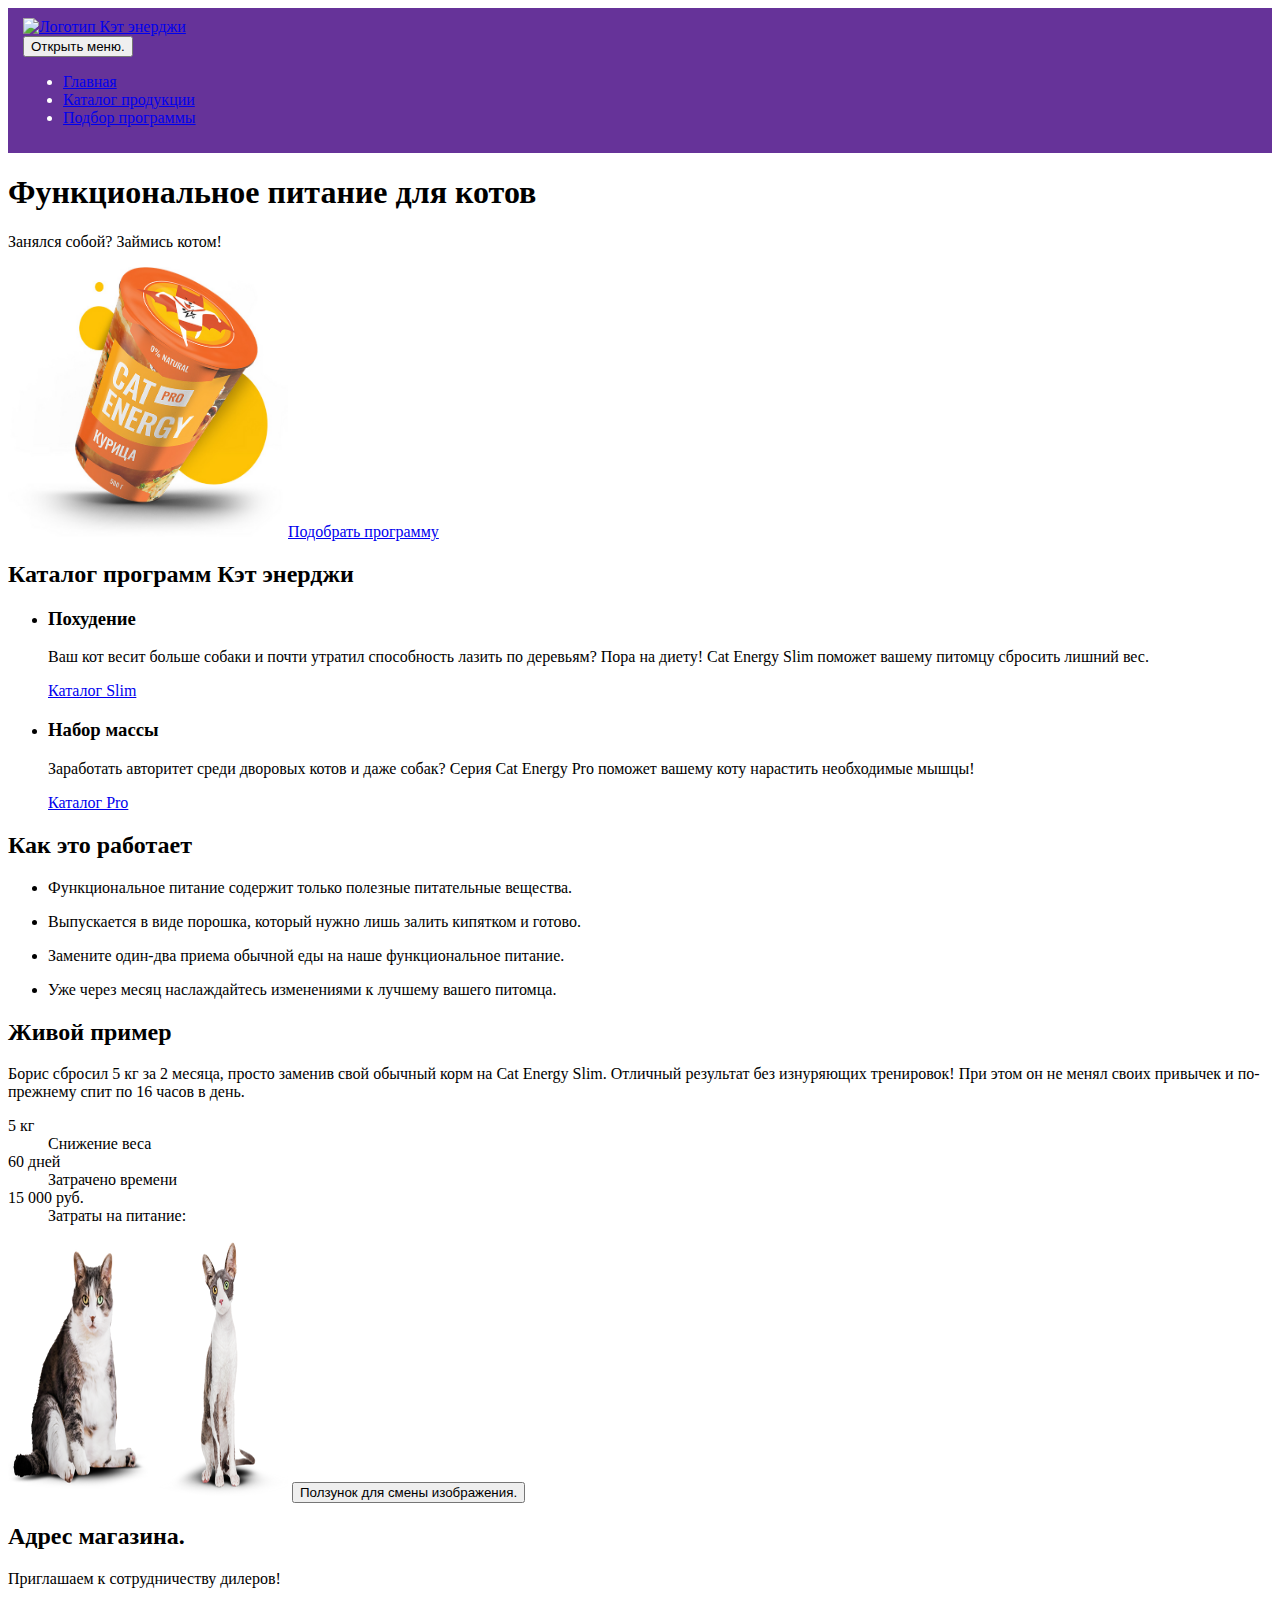
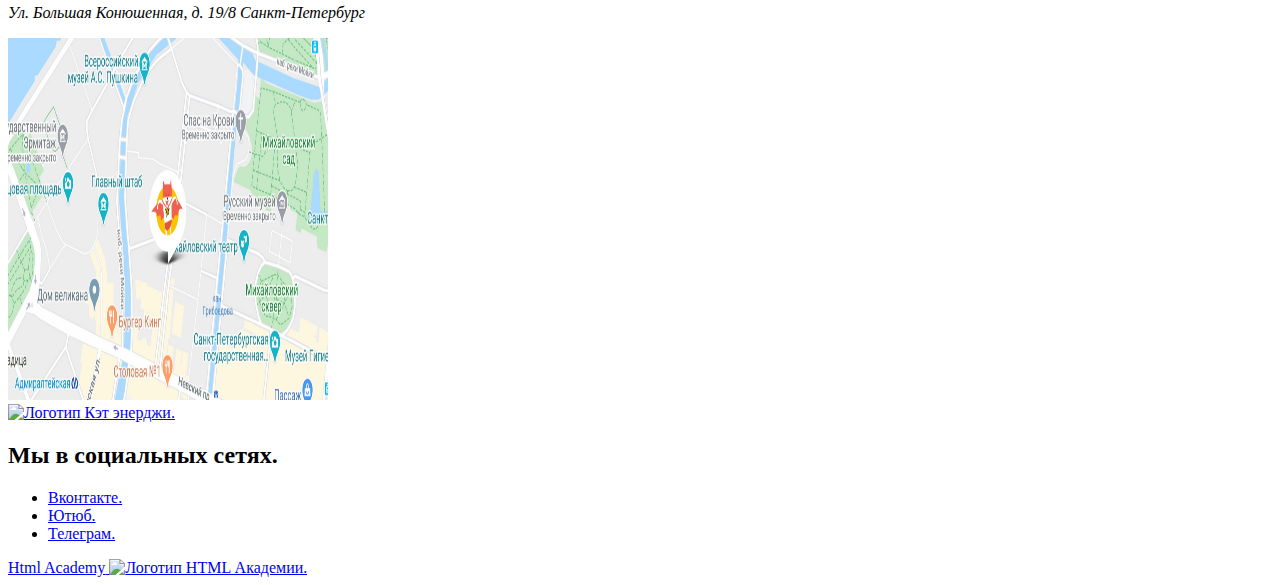
==== index.html @ 9c95dd6f "Deploying to gh-pages from @ MurtazinRenat/2313589-cat-energy-31@a1af6c400fea989b0adb2ca3777479258f6" ====
<!DOCTYPE html><html class="page" lang="ru"><head><meta charset="UTF-8"><title>Кэт энерджи</title><meta name="viewport" content="width=device-width,initial-scale=1"><link rel="stylesheet" href="styles/styles.css"><link rel="icon" href="favicon.ico"><!-- 32×32 --><link rel="icon" href="favicons/icon.svg" type="image/svg+xml"><link rel="apple-touch-icon" href="favicons/apple.png"><!-- 180×180 --><link rel="manifest" href="manifest.webmanifest"><script src="scripts/index.js" defer="defer"></script></head><body class="page__body"><header class="header"><a class="header__logo site-logo" href="#"><img src="images/logo.svg" width="33" height="38" aria-hidden="true" alt="Логотип Кэт энерджи"></a><nav class="header-navigation navigation"><button class="navigation__toggle" type="button"><span class="visually-hidden">Открыть меню.</span></button><div class="header-navigation__wrapper"><ul class="navigation__list site-list site-list--closed"><li class="site-list__item site-list__item--current"><a class="site-list__link" href="#" aria-current="page">Главная</a></li><li class="site-list__item"><a class="site-list__link" href="catalog.html">Каталог продукции</a></li><li class="site-list__item"><a class="site-list__link" href="form.html">Подбор программы</a></li></ul></div></nav></header><main class="page-content"><section class="hero"><div class="hero__wrapper"><h1 class="hero__title title title--primary">Функциональное питание для котов</h1><p class="hero__slogan">Занялся собой? Займись котом!</p><picture><source type="image/png" media="(min-width: 1440px)" srcset="images/index/hero-desctop@1x.png, images/index/hero-desctop@2x.png 2x"><source type="image/png" media="(min-width: 768px)" srcset="images/index/hero-tablet@1x.png, images/index/hero-tablet@2x.png 2x"><img class="hero__image" width="280" height="270" src="images/index/hero-mobile@1x.png" srcset="images/index/hero-mobile@2x.png 2x" alt="Функциональное питание Кэт Энерджи со вкусом курицы"></picture><a class="hero__button button button--primary" href="form.html">Подобрать программу</a></div></section><section class="programs"><div class="programs__wrapper"><h2 class="visually-hidden">Каталог программ Кэт энерджи</h2><ul class="programs__list"><li class="programs__item program"><h3 class="program__title title title--slim">Похудение</h3><p class="program__description">Ваш кот весит больше собаки и почти утратил способность лазить по деревьям? Пора на диету! Cat Energy Slim поможет вашему питомцу сбросить лишний вес.</p><a class="programs__link" href="catalog.html">Каталог Slim</a></li><li class="programs__item program"><h3 class="program__title title title--pro">Набор массы</h3><p class="program__description">Заработать авторитет среди дворовых котов и даже собак? Серия Cat Energy Pro поможет вашему коту нарастить необходимые мышцы!</p><a class="programs__link" href="catalog.html">Каталог Pro</a></li></ul></div></section><section class="description"><div class="description__wrapper"><h2 class="description__title title title--secondary">Как это работает</h2><ul class="description__list"><li class="description__item"><p class="description__text description__text--healthy">Функциональное питание содержит только полезные питательные вещества.</p></li><li class="description__item"><p class="description__text description__text--simple">Выпускается в виде порошка, который нужно лишь залить кипятком и готово.</p></li><li class="description__item"><p class="description__text description__text--tasty">Замените один-два приема обычной еды на наше функциональное питание.</p></li><li class="description__item"><p class="description__text description__text--fast">Уже через месяц наслаждайтесь изменениями к лучшему вашего питомца.</p></li></ul></div></section><section class="example"><div class="example__wrapper"><h2 class="example__title secondary-title">Живой пример</h2><p class="example__text">Борис сбросил 5 кг за 2 месяца, просто заменив свой обычный корм на Cat Energy Slim. Отличный результат без изнуряющих тренировок! При этом он не менял своих привычек и по-прежнему спит по 16 часов в день.</p><dl class="example__list"><div class="example__item"><dt class="example__amount">5 кг</dt><dd class="example__description">Снижение веса</dd></div><div class="example__item"><dt class="example__amount">60 дней</dt><dd class="example__description">Затрачено времени</dd></div><div class="example__item example__item--line"><dt class="example__amount">15 000 руб.</dt><dd class="example__description">Затраты на питание:</dd></div></dl><div class="slider"><picture><source type="image/png" media="(min-width: 1440px)" srcset="images/slider/cat-before-tablet@1x.png, images/slider/cat-before-tablet@2x.png 2x"><source type="image/png" media="(min-width: 768px)" srcset="images/slider/cat-before-tablet@1x.png, images/slider/cat-before-tablet@2x.png 2x"><img class="slider__image" width="140" height="256" src="images/slider/cat-before-mobile@1x.png" srcset="images/slider/cat-before-mobile@2x.png 2x" alt="Кот с лишним весом"></picture><picture><source type="image/png" media="(min-width: 1440px)" srcset="images/slider/cat-after-tablet@1x.png, images/slider/cat-after-tablet@2x.png 2x"><source type="image/png" media="(min-width: 768px)" srcset="images/slider/cat-after-tablet@1x.png, images/slider/cat-after-tablet@2x.png 2x"><img class="slider__image" width="140" height="256" src="images/slider/cat-after-mobile@1x.png" srcset="images/slider/cat-after-mobile@2x.png 2x" alt="Кот стройного телосложения"></picture><!--Верно ли разбить слайдер на 2 тэга пикчер?--> <button class="slider__change-image" type="button"><span class="visually-hidden">Ползунок для смены изображения.</span></button></div></div></section><section class="invite"><div class="invite__wrapper"><h2 class="visually-hidden">Адрес магазина.</h2><p class="invite__headline">Приглашаем к сотрудничеству дилеров!</p><address class="invite__address"><p class="invite__text">Ул. Большая Конюшенная, д. 19/8 Санкт-Петербург</p></address><picture><source type="image/png" media="(min-width: 1440px)" srcset="images/map/map-desctop@1x.png, images/map/map-desctop@2x.png 2x"><source type="image/png" media="(min-width: 768px)" srcset="images/map/map-tablet@1x.png, images/map/map-tablet@2x.png 2x"><img class="invite__map" width="320" height="362" src="images/map/map-mobile@1x.png" srcset="images/map/map-mobile@2x.png 2x" alt="Карта с местоположением офиса Кэт энерджи"></picture></div></section></main><footer class="footer"><div class="footer__wrapper"><a class="footer__logo site-logo" href="#"><img class="logo" width="128" height="24" src="images/logo.svg" alt="Логотип Кэт энерджи."></a><section class="footer__social social"><div class="social__wrapper"><h2 class="visually-hidden">Мы в социальных сетях.</h2><ul class="social__list"><li class="social__item"><a class="social__link social-link social-link--vk" href="https://vk.com/htmlacademy"><span class="visually-hidden">Вконтакте.</span></a></li><li class="social__item"><a class="social__link social-link social-link--youtube" href="https://www.youtube.com/user/htmlacademy"><span class="visually-hidden">Ютюб.</span></a></li><li class="social__item"><a class="social__link social-link social-link--telegram" href="https://t.me/htmlacademy"><span class="visually-hidden">Телеграм.</span></a></li></ul></div></section><a class="footer__academy academy-logo" href="https://htmlacademy.ru/intensive/adaptive"><span class="academy-logo__text">Html Academy</span> <img class="academy-logo__image" width="27" height="34" src="images/htmlacademy.svg" alt="Логотип HTML Академии."></a></div></footer></body></html>
---- styles/styles.css ----
.header{color:#fff;background-color:#639;padding:10px 15px}
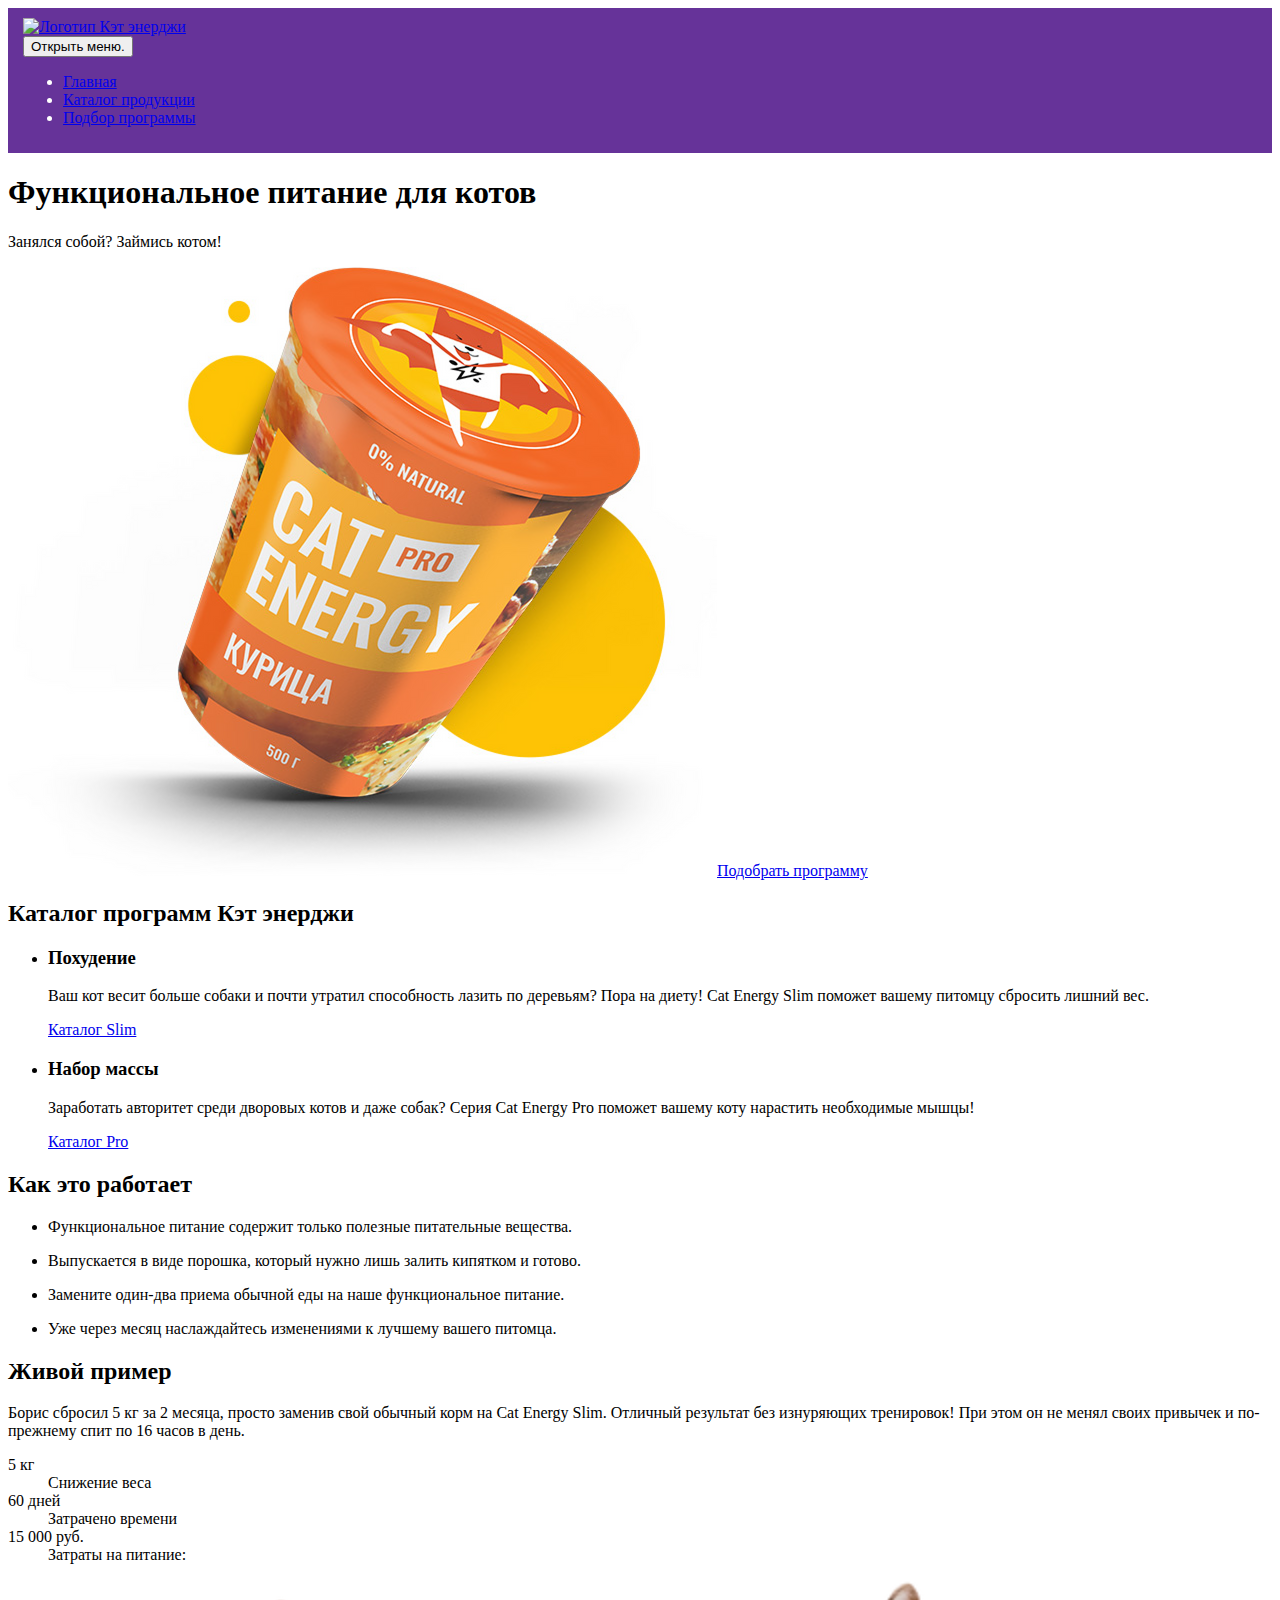
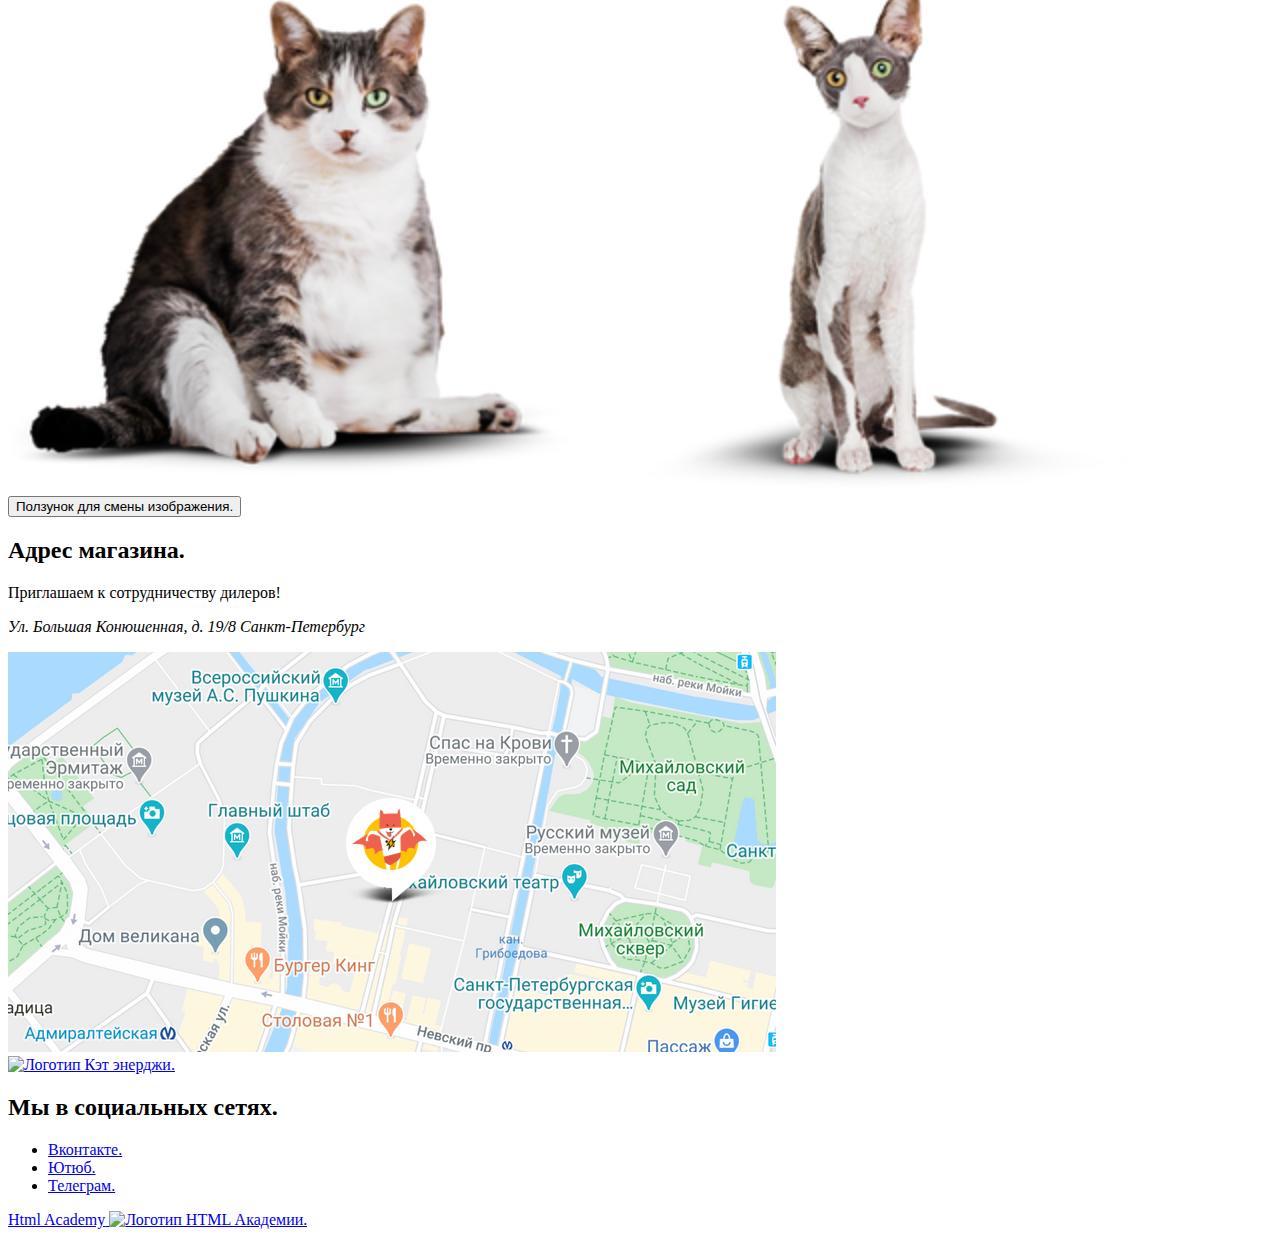
==== commit c3a66ac4: "Deploying to gh-pages from @ MurtazinRenat/2313589-cat-energy-31@4fa60631d8d7ab18c7e1104becfeb656342" ====
--- a/index.html
+++ b/index.html
@@ -1 +1 @@
-<!DOCTYPE html><html class="page" lang="ru"><head><meta charset="UTF-8"><title>Кэт энерджи</title><meta name="viewport" content="width=device-width,initial-scale=1"><link rel="stylesheet" href="styles/styles.css"><link rel="icon" href="favicon.ico"><!-- 32×32 --><link rel="icon" href="favicons/icon.svg" type="image/svg+xml"><link rel="apple-touch-icon" href="favicons/apple.png"><!-- 180×180 --><link rel="manifest" href="manifest.webmanifest"><script src="scripts/index.js" defer="defer"></script></head><body class="page__body"><header class="header"><a class="header__logo site-logo" href="#"><img src="images/logo.svg" width="33" height="38" aria-hidden="true" alt="Логотип Кэт энерджи"></a><nav class="header-navigation navigation"><button class="navigation__toggle" type="button"><span class="visually-hidden">Открыть меню.</span></button><div class="header-navigation__wrapper"><ul class="navigation__list site-list site-list--closed"><li class="site-list__item site-list__item--current"><a class="site-list__link" href="#" aria-current="page">Главная</a></li><li class="site-list__item"><a class="site-list__link" href="catalog.html">Каталог продукции</a></li><li class="site-list__item"><a class="site-list__link" href="form.html">Подбор программы</a></li></ul></div></nav></header><main class="page-content"><section class="hero"><div class="hero__wrapper"><h1 class="hero__title title title--primary">Функциональное питание для котов</h1><p class="hero__slogan">Занялся собой? Займись котом!</p><picture><source type="image/png" media="(min-width: 1440px)" srcset="images/index/hero-desctop@1x.png, images/index/hero-desctop@2x.png 2x"><source type="image/png" media="(min-width: 768px)" srcset="images/index/hero-tablet@1x.png, images/index/hero-tablet@2x.png 2x"><img class="hero__image" width="280" height="270" src="images/index/hero-mobile@1x.png" srcset="images/index/hero-mobile@2x.png 2x" alt="Функциональное питание Кэт Энерджи со вкусом курицы"></picture><a class="hero__button button button--primary" href="form.html">Подобрать программу</a></div></section><section class="programs"><div class="programs__wrapper"><h2 class="visually-hidden">Каталог программ Кэт энерджи</h2><ul class="programs__list"><li class="programs__item program"><h3 class="program__title title title--slim">Похудение</h3><p class="program__description">Ваш кот весит больше собаки и почти утратил способность лазить по деревьям? Пора на диету! Cat Energy Slim поможет вашему питомцу сбросить лишний вес.</p><a class="programs__link" href="catalog.html">Каталог Slim</a></li><li class="programs__item program"><h3 class="program__title title title--pro">Набор массы</h3><p class="program__description">Заработать авторитет среди дворовых котов и даже собак? Серия Cat Energy Pro поможет вашему коту нарастить необходимые мышцы!</p><a class="programs__link" href="catalog.html">Каталог Pro</a></li></ul></div></section><section class="description"><div class="description__wrapper"><h2 class="description__title title title--secondary">Как это работает</h2><ul class="description__list"><li class="description__item"><p class="description__text description__text--healthy">Функциональное питание содержит только полезные питательные вещества.</p></li><li class="description__item"><p class="description__text description__text--simple">Выпускается в виде порошка, который нужно лишь залить кипятком и готово.</p></li><li class="description__item"><p class="description__text description__text--tasty">Замените один-два приема обычной еды на наше функциональное питание.</p></li><li class="description__item"><p class="description__text description__text--fast">Уже через месяц наслаждайтесь изменениями к лучшему вашего питомца.</p></li></ul></div></section><section class="example"><div class="example__wrapper"><h2 class="example__title secondary-title">Живой пример</h2><p class="example__text">Борис сбросил 5 кг за 2 месяца, просто заменив свой обычный корм на Cat Energy Slim. Отличный результат без изнуряющих тренировок! При этом он не менял своих привычек и по-прежнему спит по 16 часов в день.</p><dl class="example__list"><div class="example__item"><dt class="example__amount">5 кг</dt><dd class="example__description">Снижение веса</dd></div><div class="example__item"><dt class="example__amount">60 дней</dt><dd class="example__description">Затрачено времени</dd></div><div class="example__item example__item--line"><dt class="example__amount">15 000 руб.</dt><dd class="example__description">Затраты на питание:</dd></div></dl><div class="slider"><picture><source type="image/png" media="(min-width: 1440px)" srcset="images/slider/cat-before-tablet@1x.png, images/slider/cat-before-tablet@2x.png 2x"><source type="image/png" media="(min-width: 768px)" srcset="images/slider/cat-before-tablet@1x.png, images/slider/cat-before-tablet@2x.png 2x"><img class="slider__image" width="140" height="256" src="images/slider/cat-before-mobile@1x.png" srcset="images/slider/cat-before-mobile@2x.png 2x" alt="Кот с лишним весом"></picture><picture><source type="image/png" media="(min-width: 1440px)" srcset="images/slider/cat-after-tablet@1x.png, images/slider/cat-after-tablet@2x.png 2x"><source type="image/png" media="(min-width: 768px)" srcset="images/slider/cat-after-tablet@1x.png, images/slider/cat-after-tablet@2x.png 2x"><img class="slider__image" width="140" height="256" src="images/slider/cat-after-mobile@1x.png" srcset="images/slider/cat-after-mobile@2x.png 2x" alt="Кот стройного телосложения"></picture><!--Верно ли разбить слайдер на 2 тэга пикчер?--> <button class="slider__change-image" type="button"><span class="visually-hidden">Ползунок для смены изображения.</span></button></div></div></section><section class="invite"><div class="invite__wrapper"><h2 class="visually-hidden">Адрес магазина.</h2><p class="invite__headline">Приглашаем к сотрудничеству дилеров!</p><address class="invite__address"><p class="invite__text">Ул. Большая Конюшенная, д. 19/8 Санкт-Петербург</p></address><picture><source type="image/png" media="(min-width: 1440px)" srcset="images/map/map-desctop@1x.png, images/map/map-desctop@2x.png 2x"><source type="image/png" media="(min-width: 768px)" srcset="images/map/map-tablet@1x.png, images/map/map-tablet@2x.png 2x"><img class="invite__map" width="320" height="362" src="images/map/map-mobile@1x.png" srcset="images/map/map-mobile@2x.png 2x" alt="Карта с местоположением офиса Кэт энерджи"></picture></div></section></main><footer class="footer"><div class="footer__wrapper"><a class="footer__logo site-logo" href="#"><img class="logo" width="128" height="24" src="images/logo.svg" alt="Логотип Кэт энерджи."></a><section class="footer__social social"><div class="social__wrapper"><h2 class="visually-hidden">Мы в социальных сетях.</h2><ul class="social__list"><li class="social__item"><a class="social__link social-link social-link--vk" href="https://vk.com/htmlacademy"><span class="visually-hidden">Вконтакте.</span></a></li><li class="social__item"><a class="social__link social-link social-link--youtube" href="https://www.youtube.com/user/htmlacademy"><span class="visually-hidden">Ютюб.</span></a></li><li class="social__item"><a class="social__link social-link social-link--telegram" href="https://t.me/htmlacademy"><span class="visually-hidden">Телеграм.</span></a></li></ul></div></section><a class="footer__academy academy-logo" href="https://htmlacademy.ru/intensive/adaptive"><span class="academy-logo__text">Html Academy</span> <img class="academy-logo__image" width="27" height="34" src="images/htmlacademy.svg" alt="Логотип HTML Академии."></a></div></footer></body></html>+<!DOCTYPE html><html class="page" lang="ru"><head><meta charset="UTF-8"><title>Кэт энерджи</title><meta name="viewport" content="width=device-width,initial-scale=1"><link rel="stylesheet" href="styles/styles.css"><link rel="icon" href="favicon.ico"><!-- 32×32 --><link rel="icon" href="favicons/icon.svg" type="image/svg+xml"><link rel="apple-touch-icon" href="favicons/apple.png"><!-- 180×180 --><link rel="manifest" href="manifest.webmanifest"><script src="scripts/index.js" defer="defer"></script></head><body class="page__body"><header class="header"><a class="header__logo site-logo" href="#"><img src="images/logo.svg" width="33" height="38" aria-hidden="true" alt="Логотип Кэт энерджи"></a><nav class="header-navigation navigation"><button class="navigation__toggle" type="button"><span class="visually-hidden">Открыть меню.</span></button><div class="header-navigation__wrapper"><ul class="navigation__list site-list site-list--closed"><li class="site-list__item site-list__item--current"><a class="site-list__link" href="#" aria-current="page">Главная</a></li><li class="site-list__item"><a class="site-list__link" href="catalog.html">Каталог продукции</a></li><li class="site-list__item"><a class="site-list__link" href="form.html">Подбор программы</a></li></ul></div></nav></header><main class="page-content"><section class="hero"><div class="hero__wrapper"><h1 class="hero__title title title--primary">Функциональное питание для котов</h1><p class="hero__slogan">Занялся собой? Займись котом!</p><picture><source width="552" height="499" type="image/png" media="(min-width: 1440px)" srcset="images/index/hero-desctop@1x.png, images/index/hero-desctop@2x.png 2x"><source width="709" height="609" type="image/png" media="(min-width: 768px)" srcset="images/index/hero-tablet@1x.png, images/index/hero-tablet@2x.png 2x"><img class="hero__image" width="280" height="270" src="images/index/hero-mobile@1x.png" srcset="images/index/hero-mobile@2x.png 2x" alt="Функциональное питание Кэт Энерджи со вкусом курицы"></picture><a class="hero__button button button--primary" href="form.html">Подобрать программу</a></div></section><section class="programs"><div class="programs__wrapper"><h2 class="visually-hidden">Каталог программ Кэт энерджи</h2><ul class="programs__list"><li class="programs__item program"><h3 class="program__title title title--slim">Похудение</h3><p class="program__description">Ваш кот весит больше собаки и почти утратил способность лазить по деревьям? Пора на диету! Cat Energy Slim поможет вашему питомцу сбросить лишний вес.</p><a class="programs__link" href="catalog.html">Каталог Slim</a></li><li class="programs__item program"><h3 class="program__title title title--pro">Набор массы</h3><p class="program__description">Заработать авторитет среди дворовых котов и даже собак? Серия Cat Energy Pro поможет вашему коту нарастить необходимые мышцы!</p><a class="programs__link" href="catalog.html">Каталог Pro</a></li></ul></div></section><section class="description"><div class="description__wrapper"><h2 class="description__title title title--secondary">Как это работает</h2><ul class="description__list"><li class="description__item"><p class="description__text description__text--healthy">Функциональное питание содержит только полезные питательные вещества.</p></li><li class="description__item"><p class="description__text description__text--simple">Выпускается в виде порошка, который нужно лишь залить кипятком и готово.</p></li><li class="description__item"><p class="description__text description__text--tasty">Замените один-два приема обычной еды на наше функциональное питание.</p></li><li class="description__item"><p class="description__text description__text--fast">Уже через месяц наслаждайтесь изменениями к лучшему вашего питомца.</p></li></ul></div></section><section class="example"><div class="example__wrapper"><h2 class="example__title secondary-title">Живой пример</h2><p class="example__text">Борис сбросил 5 кг за 2 месяца, просто заменив свой обычный корм на Cat Energy Slim. Отличный результат без изнуряющих тренировок! При этом он не менял своих привычек и по-прежнему спит по 16 часов в день.</p><dl class="example__list"><div class="example__item"><dt class="example__amount">5 кг</dt><dd class="example__description">Снижение веса</dd></div><div class="example__item"><dt class="example__amount">60 дней</dt><dd class="example__description">Затрачено времени</dd></div><div class="example__item example__item--line"><dt class="example__amount">15 000 руб.</dt><dd class="example__description">Затраты на питание:</dd></div></dl><div class="slider"><picture><source width="560" height="512" type="image/png" media="(min-width: 1440px)" srcset="images/slider/cat-before-tablet@1x.png, images/slider/cat-before-tablet@2x.png 2x"><source width="560" height="512" type="image/png" media="(min-width: 768px)" srcset="images/slider/cat-before-tablet@1x.png, images/slider/cat-before-tablet@2x.png 2x"><img class="slider__image" width="140" height="256" src="images/slider/cat-before-mobile@1x.png" srcset="images/slider/cat-before-mobile@2x.png 2x" alt="Кот с лишним весом"></picture><picture><source width="560" height="512" type="image/png" media="(min-width: 1440px)" srcset="images/slider/cat-after-tablet@1x.png, images/slider/cat-after-tablet@2x.png 2x"><source width="560" height="512" type="image/png" media="(min-width: 768px)" srcset="images/slider/cat-after-tablet@1x.png, images/slider/cat-after-tablet@2x.png 2x"><img class="slider__image" width="140" height="256" src="images/slider/cat-after-mobile@1x.png" srcset="images/slider/cat-after-mobile@2x.png 2x" alt="Кот стройного телосложения"></picture><!--Верно ли разбить слайдер на 2 тэга пикчер?--> <button class="slider__change-image" type="button"><span class="visually-hidden">Ползунок для смены изображения.</span></button></div></div></section><section class="invite"><div class="invite__wrapper"><h2 class="visually-hidden">Адрес магазина.</h2><p class="invite__headline">Приглашаем к сотрудничеству дилеров!</p><address class="invite__address"><p class="invite__text">Ул. Большая Конюшенная, д. 19/8 Санкт-Петербург</p></address><picture><source width="1440" height="400" type="image/png" media="(min-width: 1440px)" srcset="images/map/map-desctop@1x.png, images/map/map-desctop@2x.png 2x"><source width="768" height="400" type="image/png" media="(min-width: 768px)" srcset="images/map/map-tablet@1x.png, images/map/map-tablet@2x.png 2x"><img class="invite__map" width="320" height="362" src="images/map/map-mobile@1x.png" srcset="images/map/map-mobile@2x.png 2x" alt="Карта с местоположением офиса Кэт энерджи"></picture></div></section></main><footer class="footer"><div class="footer__wrapper"><a class="footer__logo site-logo" href="#"><img class="logo" width="128" height="24" src="images/logo.svg" alt="Логотип Кэт энерджи."></a><section class="footer__social social"><div class="social__wrapper"><h2 class="visually-hidden">Мы в социальных сетях.</h2><ul class="social__list"><li class="social__item"><a class="social__link social-link social-link--vk" href="https://vk.com/htmlacademy"><span class="visually-hidden">Вконтакте.</span></a></li><li class="social__item"><a class="social__link social-link social-link--youtube" href="https://www.youtube.com/user/htmlacademy"><span class="visually-hidden">Ютюб.</span></a></li><li class="social__item"><a class="social__link social-link social-link--telegram" href="https://t.me/htmlacademy"><span class="visually-hidden">Телеграм.</span></a></li></ul></div></section><a class="footer__academy academy-logo" href="https://htmlacademy.ru/intensive/adaptive"><span class="academy-logo__text">Html Academy</span> <img class="academy-logo__image" width="27" height="34" src="images/htmlacademy.svg" alt="Логотип HTML Академии."></a></div></footer></body></html>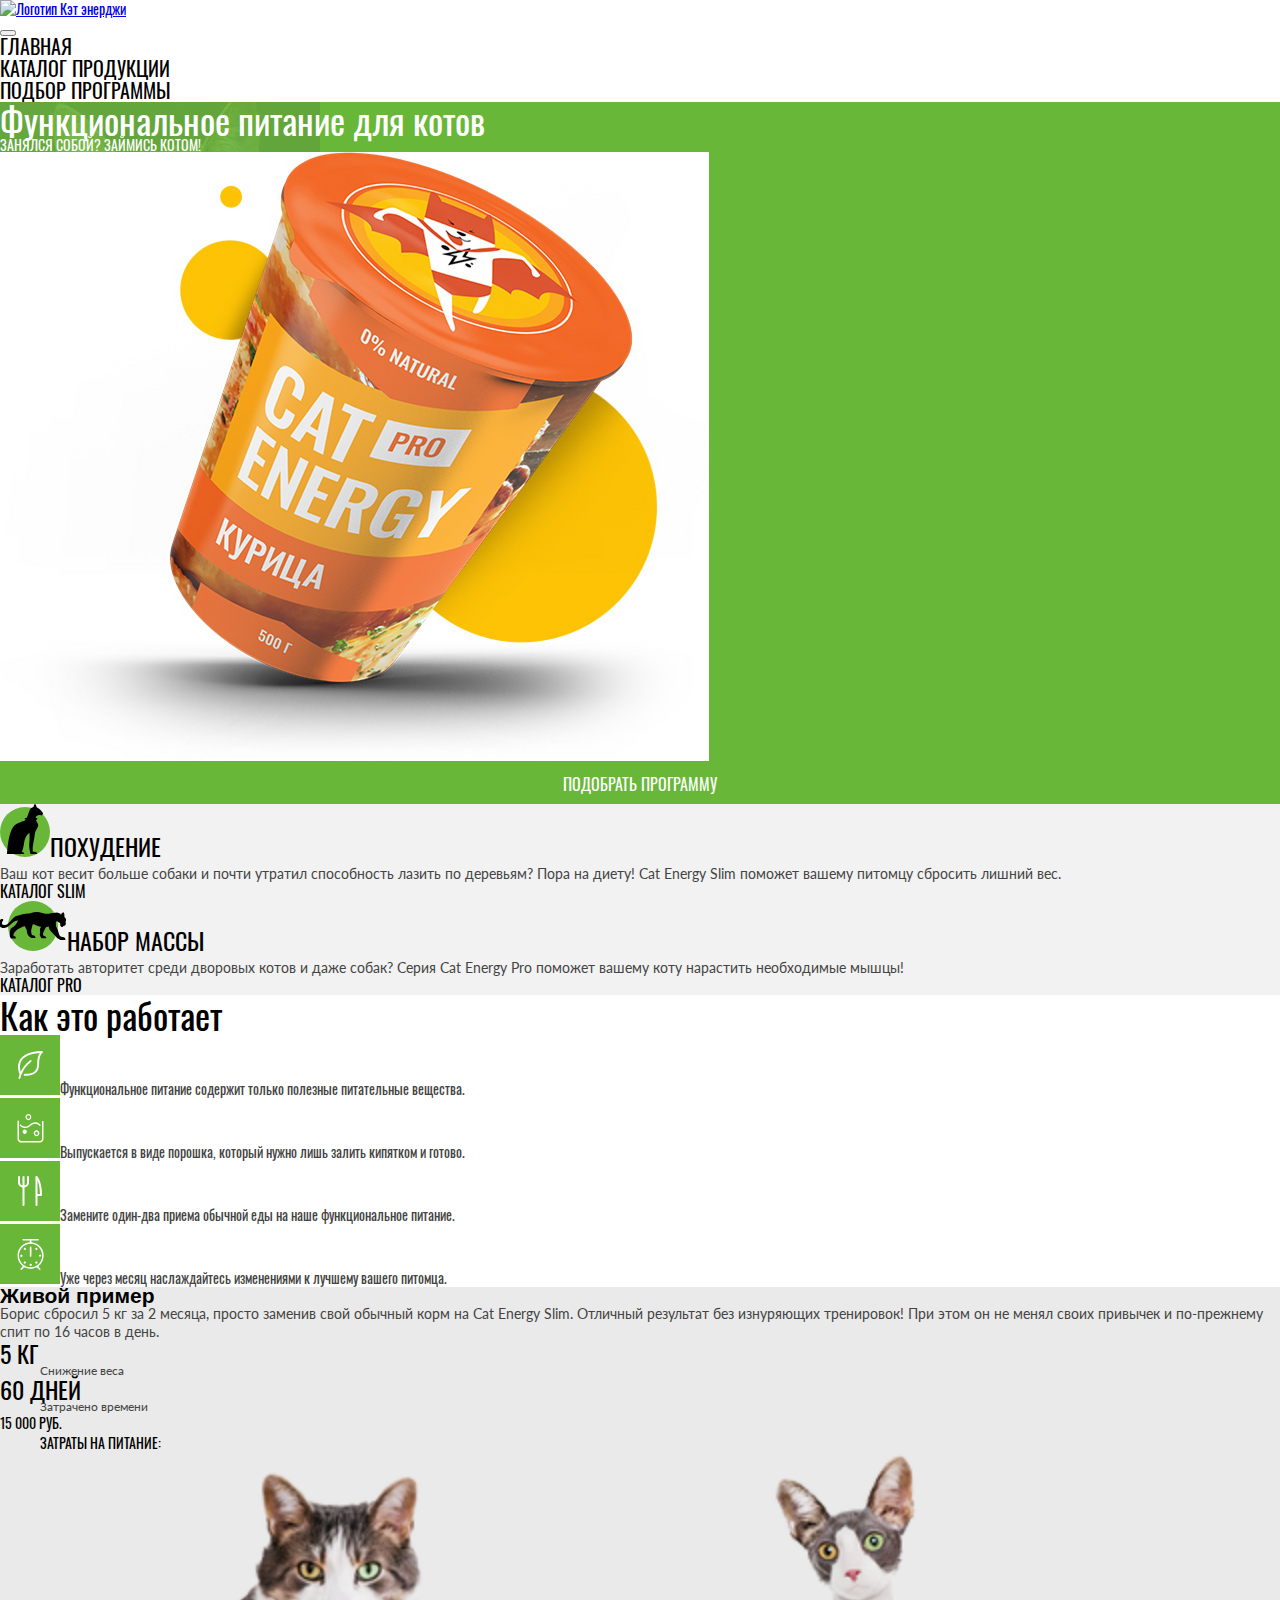
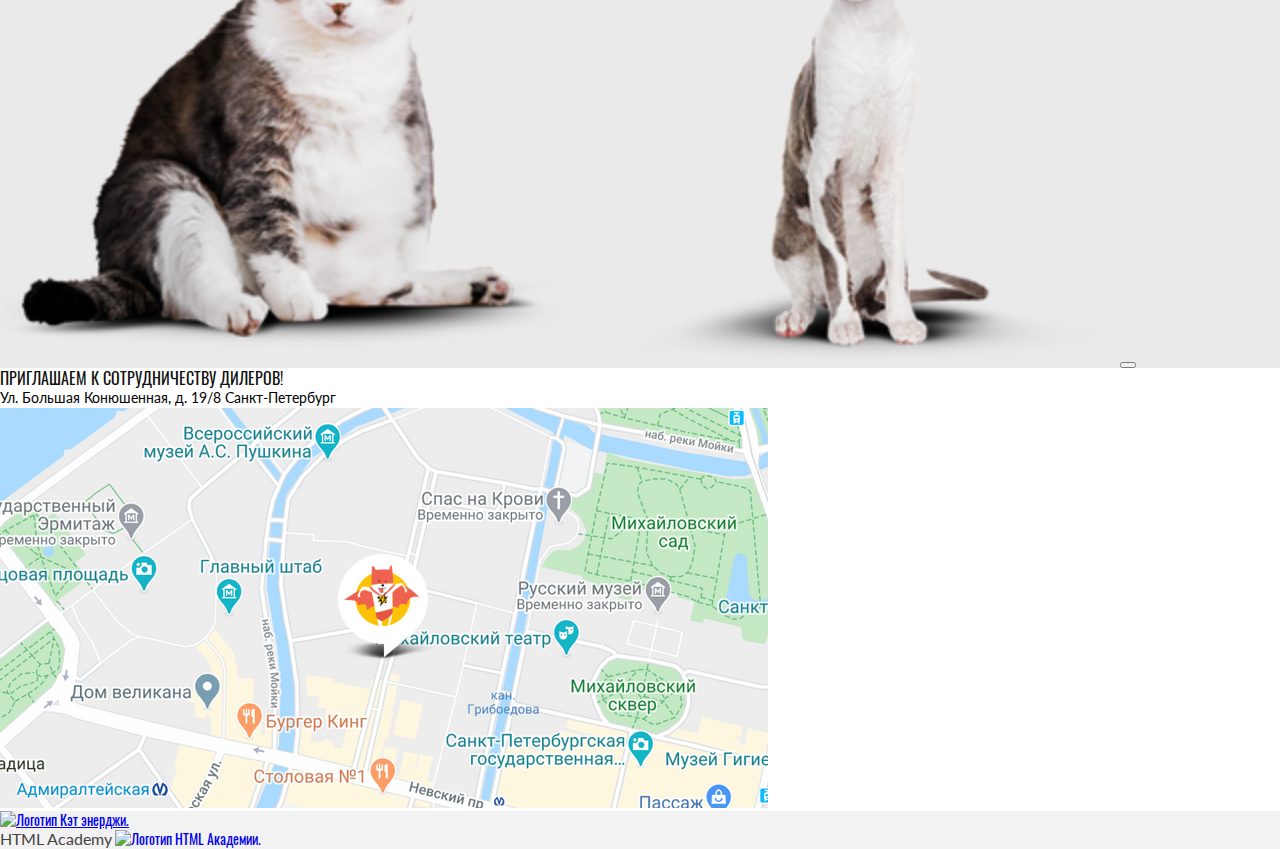
==== commit 7e05945f: "Deploying to gh-pages from @ MurtazinRenat/2313589-cat-energy-31@51950b03c1919da27a84ee49d3cdb671c5c" ====
--- a/index.html
+++ b/index.html
@@ -1 +1 @@
-<!DOCTYPE html><html class="page" lang="ru"><head><meta charset="UTF-8"><title>Кэт энерджи</title><meta name="viewport" content="width=device-width,initial-scale=1"><link rel="stylesheet" href="styles/styles.css"><link rel="icon" href="favicon.ico"><!-- 32×32 --><link rel="icon" href="favicons/icon.svg" type="image/svg+xml"><link rel="apple-touch-icon" href="favicons/apple.png"><!-- 180×180 --><link rel="manifest" href="manifest.webmanifest"><script src="scripts/index.js" defer="defer"></script></head><body class="page__body"><header class="header"><a class="header__logo site-logo" href="#"><img src="images/logo.svg" width="33" height="38" aria-hidden="true" alt="Логотип Кэт энерджи"></a><nav class="header-navigation navigation"><button class="navigation__toggle" type="button"><span class="visually-hidden">Открыть меню.</span></button><div class="header-navigation__wrapper"><ul class="navigation__list site-list site-list--closed"><li class="site-list__item site-list__item--current"><a class="site-list__link" href="#" aria-current="page">Главная</a></li><li class="site-list__item"><a class="site-list__link" href="catalog.html">Каталог продукции</a></li><li class="site-list__item"><a class="site-list__link" href="form.html">Подбор программы</a></li></ul></div></nav></header><main class="page-content"><section class="hero"><div class="hero__wrapper"><h1 class="hero__title title title--primary">Функциональное питание для котов</h1><p class="hero__slogan">Занялся собой? Займись котом!</p><picture><source width="552" height="499" type="image/png" media="(min-width: 1440px)" srcset="images/index/hero-desctop@1x.png, images/index/hero-desctop@2x.png 2x"><source width="709" height="609" type="image/png" media="(min-width: 768px)" srcset="images/index/hero-tablet@1x.png, images/index/hero-tablet@2x.png 2x"><img class="hero__image" width="280" height="270" src="images/index/hero-mobile@1x.png" srcset="images/index/hero-mobile@2x.png 2x" alt="Функциональное питание Кэт Энерджи со вкусом курицы"></picture><a class="hero__button button button--primary" href="form.html">Подобрать программу</a></div></section><section class="programs"><div class="programs__wrapper"><h2 class="visually-hidden">Каталог программ Кэт энерджи</h2><ul class="programs__list"><li class="programs__item program"><h3 class="program__title title title--slim">Похудение</h3><p class="program__description">Ваш кот весит больше собаки и почти утратил способность лазить по деревьям? Пора на диету! Cat Energy Slim поможет вашему питомцу сбросить лишний вес.</p><a class="programs__link" href="catalog.html">Каталог Slim</a></li><li class="programs__item program"><h3 class="program__title title title--pro">Набор массы</h3><p class="program__description">Заработать авторитет среди дворовых котов и даже собак? Серия Cat Energy Pro поможет вашему коту нарастить необходимые мышцы!</p><a class="programs__link" href="catalog.html">Каталог Pro</a></li></ul></div></section><section class="description"><div class="description__wrapper"><h2 class="description__title title title--secondary">Как это работает</h2><ul class="description__list"><li class="description__item"><p class="description__text description__text--healthy">Функциональное питание содержит только полезные питательные вещества.</p></li><li class="description__item"><p class="description__text description__text--simple">Выпускается в виде порошка, который нужно лишь залить кипятком и готово.</p></li><li class="description__item"><p class="description__text description__text--tasty">Замените один-два приема обычной еды на наше функциональное питание.</p></li><li class="description__item"><p class="description__text description__text--fast">Уже через месяц наслаждайтесь изменениями к лучшему вашего питомца.</p></li></ul></div></section><section class="example"><div class="example__wrapper"><h2 class="example__title secondary-title">Живой пример</h2><p class="example__text">Борис сбросил 5 кг за 2 месяца, просто заменив свой обычный корм на Cat Energy Slim. Отличный результат без изнуряющих тренировок! При этом он не менял своих привычек и по-прежнему спит по 16 часов в день.</p><dl class="example__list"><div class="example__item"><dt class="example__amount">5 кг</dt><dd class="example__description">Снижение веса</dd></div><div class="example__item"><dt class="example__amount">60 дней</dt><dd class="example__description">Затрачено времени</dd></div><div class="example__item example__item--line"><dt class="example__amount">15 000 руб.</dt><dd class="example__description">Затраты на питание:</dd></div></dl><div class="slider"><picture><source width="560" height="512" type="image/png" media="(min-width: 1440px)" srcset="images/slider/cat-before-tablet@1x.png, images/slider/cat-before-tablet@2x.png 2x"><source width="560" height="512" type="image/png" media="(min-width: 768px)" srcset="images/slider/cat-before-tablet@1x.png, images/slider/cat-before-tablet@2x.png 2x"><img class="slider__image" width="140" height="256" src="images/slider/cat-before-mobile@1x.png" srcset="images/slider/cat-before-mobile@2x.png 2x" alt="Кот с лишним весом"></picture><picture><source width="560" height="512" type="image/png" media="(min-width: 1440px)" srcset="images/slider/cat-after-tablet@1x.png, images/slider/cat-after-tablet@2x.png 2x"><source width="560" height="512" type="image/png" media="(min-width: 768px)" srcset="images/slider/cat-after-tablet@1x.png, images/slider/cat-after-tablet@2x.png 2x"><img class="slider__image" width="140" height="256" src="images/slider/cat-after-mobile@1x.png" srcset="images/slider/cat-after-mobile@2x.png 2x" alt="Кот стройного телосложения"></picture><!--Верно ли разбить слайдер на 2 тэга пикчер?--> <button class="slider__change-image" type="button"><span class="visually-hidden">Ползунок для смены изображения.</span></button></div></div></section><section class="invite"><div class="invite__wrapper"><h2 class="visually-hidden">Адрес магазина.</h2><p class="invite__headline">Приглашаем к сотрудничеству дилеров!</p><address class="invite__address"><p class="invite__text">Ул. Большая Конюшенная, д. 19/8 Санкт-Петербург</p></address><picture><source width="1440" height="400" type="image/png" media="(min-width: 1440px)" srcset="images/map/map-desctop@1x.png, images/map/map-desctop@2x.png 2x"><source width="768" height="400" type="image/png" media="(min-width: 768px)" srcset="images/map/map-tablet@1x.png, images/map/map-tablet@2x.png 2x"><img class="invite__map" width="320" height="362" src="images/map/map-mobile@1x.png" srcset="images/map/map-mobile@2x.png 2x" alt="Карта с местоположением офиса Кэт энерджи"></picture></div></section></main><footer class="footer"><div class="footer__wrapper"><a class="footer__logo site-logo" href="#"><img class="logo" width="128" height="24" src="images/logo.svg" alt="Логотип Кэт энерджи."></a><section class="footer__social social"><div class="social__wrapper"><h2 class="visually-hidden">Мы в социальных сетях.</h2><ul class="social__list"><li class="social__item"><a class="social__link social-link social-link--vk" href="https://vk.com/htmlacademy"><span class="visually-hidden">Вконтакте.</span></a></li><li class="social__item"><a class="social__link social-link social-link--youtube" href="https://www.youtube.com/user/htmlacademy"><span class="visually-hidden">Ютюб.</span></a></li><li class="social__item"><a class="social__link social-link social-link--telegram" href="https://t.me/htmlacademy"><span class="visually-hidden">Телеграм.</span></a></li></ul></div></section><a class="footer__academy academy-logo" href="https://htmlacademy.ru/intensive/adaptive"><span class="academy-logo__text">Html Academy</span> <img class="academy-logo__image" width="27" height="34" src="images/htmlacademy.svg" alt="Логотип HTML Академии."></a></div></footer></body></html>+<!DOCTYPE html><html class="page" lang="ru"><head><meta charset="UTF-8"><title>Кэт энерджи</title><meta name="viewport" content="width=device-width,initial-scale=1"><link rel="stylesheet" href="styles/styles.css"><link rel="icon" href="favicon.ico"><!-- 32×32 --><link rel="icon" href="favicons/icon.svg" type="image/svg+xml"><link rel="apple-touch-icon" href="favicons/apple.png"><!-- 180×180 --><link rel="manifest" href="manifest.webmanifest"><script src="scripts/index.js" defer="defer"></script></head><body class="page__body"><header class="header"><a class="header__logo site-logo" href="#"><img src="images/logo.svg" width="33" height="38" aria-hidden="true" alt="Логотип Кэт энерджи"></a><nav class="header-navigation navigation"><button class="navigation__toggle" type="button"><span class="visually-hidden">Открыть меню.</span></button><div class="header-navigation__wrapper"><ul class="navigation__list site-list site-list--closed"><li class="site-list__item site-list__item--current"><a class="site-list__link" href="#" aria-current="page">Главная</a></li><li class="site-list__item"><a class="site-list__link" href="catalog.html">Каталог продукции</a></li><li class="site-list__item"><a class="site-list__link" href="form.html">Подбор программы</a></li></ul></div></nav></header><main class="page__content"><section class="hero"><div class="hero__wrapper"><h1 class="hero__title title title--primary">Функциональное питание для котов</h1><p class="hero__slogan">Занялся собой? Займись котом!</p><picture><source width="552" height="499" type="image/png" media="(min-width: 1440px)" srcset="images/index/hero-desctop@1x.png, images/index/hero-desctop@2x.png 2x"><source width="709" height="609" type="image/png" media="(min-width: 768px)" srcset="images/index/hero-tablet@1x.png, images/index/hero-tablet@2x.png 2x"><img class="hero__image" width="280" height="270" src="images/index/hero-mobile@1x.png" srcset="images/index/hero-mobile@2x.png 2x" alt="Функциональное питание Кэт Энерджи со вкусом курицы"></picture><a class="hero__button button button--primary" href="form.html">Подобрать программу</a></div></section><section class="programs"><div class="programs__wrapper"><h2 class="visually-hidden">Каталог программ Кэт энерджи</h2><ul class="programs__list"><li class="programs__item program"><h3 class="program__title program__title--slim">Похудение</h3><p class="program__description">Ваш кот весит больше собаки и почти утратил способность лазить по деревьям? Пора на диету! Cat Energy Slim поможет вашему питомцу сбросить лишний вес.</p><a class="program__link" href="catalog.html">Каталог Slim</a></li><li class="programs__item program"><h3 class="program__title program__title--pro">Набор массы</h3><p class="program__description">Заработать авторитет среди дворовых котов и даже собак? Серия Cat Energy Pro поможет вашему коту нарастить необходимые мышцы!</p><a class="program__link" href="catalog.html">Каталог Pro</a></li></ul></div></section><section class="description"><div class="description__wrapper"><h2 class="description__title title title--secondary">Как это работает</h2><ul class="description__list"><li class="description__item"><p class="description__text description__text--healthy">Функциональное питание содержит только полезные питательные вещества.</p></li><li class="description__item"><p class="description__text description__text--simple">Выпускается в виде порошка, который нужно лишь залить кипятком и готово.</p></li><li class="description__item"><p class="description__text description__text--tasty">Замените один-два приема обычной еды на наше функциональное питание.</p></li><li class="description__item"><p class="description__text description__text--fast">Уже через месяц наслаждайтесь изменениями к лучшему вашего питомца.</p></li></ul></div></section><section class="example"><div class="example__wrapper"><h2 class="example__title secondary-title">Живой пример</h2><p class="example__text">Борис сбросил 5 кг за 2 месяца, просто заменив свой обычный корм на Cat Energy Slim. Отличный результат без изнуряющих тренировок! При этом он не менял своих привычек и по-прежнему спит по 16 часов в день.</p><dl class="example__list"><div class="example__item"><dt class="example__amount">5 кг</dt><dd class="example__description">Снижение веса</dd></div><div class="example__item"><dt class="example__amount">60 дней</dt><dd class="example__description">Затрачено времени</dd></div><div class="example__item example__item--line"><dt class="example__amount">15 000 руб.</dt><dd class="example__description">Затраты на питание:</dd></div></dl><div class="slider"><picture><source width="560" height="512" type="image/png" media="(min-width: 1440px)" srcset="images/slider/cat-before-tablet@1x.png, images/slider/cat-before-tablet@2x.png 2x"><source width="560" height="512" type="image/png" media="(min-width: 768px)" srcset="images/slider/cat-before-tablet@1x.png, images/slider/cat-before-tablet@2x.png 2x"><img class="slider__image" width="140" height="256" src="images/slider/cat-before-mobile@1x.png" srcset="images/slider/cat-before-mobile@2x.png 2x" alt="Кот с лишним весом"></picture><picture><source width="560" height="512" type="image/png" media="(min-width: 1440px)" srcset="images/slider/cat-after-tablet@1x.png, images/slider/cat-after-tablet@2x.png 2x"><source width="560" height="512" type="image/png" media="(min-width: 768px)" srcset="images/slider/cat-after-tablet@1x.png, images/slider/cat-after-tablet@2x.png 2x"><img class="slider__image" width="140" height="256" src="images/slider/cat-after-mobile@1x.png" srcset="images/slider/cat-after-mobile@2x.png 2x" alt="Кот стройного телосложения"></picture><button class="slider__change-image" type="button"><span class="visually-hidden">Ползунок для смены изображения.</span></button></div></div></section><section class="invite"><div class="invite__wrapper"><h2 class="visually-hidden">Адрес магазина.</h2><p class="invite__headline">Приглашаем к сотрудничеству дилеров!</p><address class="invite__address"><p class="invite__text">Ул. Большая Конюшенная, д. 19/8 Санкт-Петербург</p></address><picture><source width="1440" height="400" type="image/png" media="(min-width: 1440px)" srcset="images/map/map-desctop@1x.png, images/map/map-desctop@2x.png 2x"><source width="768" height="400" type="image/png" media="(min-width: 768px)" srcset="images/map/map-tablet@1x.png, images/map/map-tablet@2x.png 2x"><img class="invite__map" width="320" height="362" src="images/map/map-mobile@1x.png" srcset="images/map/map-mobile@2x.png 2x" alt="Карта с местоположением офиса Кэт энерджи"></picture></div></section></main><footer class="footer"><div class="footer__wrapper"><a class="footer__logo site-logo" href="#"><img width="128" height="24" src="images/logo.svg" alt="Логотип Кэт энерджи."></a><section class="footer__social social"><div class="social__wrapper"><h2 class="visually-hidden">Мы в социальных сетях.</h2><ul class="social__list"><li class="social__item"><a class="social__link social-link social-link--vk" href="https://vk.com/htmlacademy"><span class="visually-hidden">Вконтакте.</span></a></li><li class="social__item"><a class="social__link social-link social-link--youtube" href="https://www.youtube.com/user/htmlacademy"><span class="visually-hidden">Ютюб.</span></a></li><li class="social__item"><a class="social__link social-link social-link--telegram" href="https://t.me/htmlacademy"><span class="visually-hidden">Телеграм.</span></a></li></ul></div></section><a class="footer__academy academy-logo" href="https://htmlacademy.ru/intensive/adaptive"><span class="academy-logo__text">HTML Academy</span> <img class="academy-logo__image" width="27" height="34" src="images/htmlacademy.svg" alt="Логотип HTML Академии."></a></div></footer></body></html>--- a/styles/styles.css
+++ b/styles/styles.css
@@ -1 +1 @@
-.header{color:#fff;background-color:#639;padding:10px 15px}+@font-face{font-family:Oswald;font-style:normal;font-weight:400;src:url(../fonts/oswald/oswaldregular.woff2)format("woff2");font-display:swap}@font-face{font-family:Oswald;font-style:normal;font-weight:500;src:url(../fonts/oswald/oswaldmedium.woff2)format("woff2");font-display:swap}@font-face{font-family:Lato;font-style:normal;font-weight:400;src:url(../fonts/lato/Lato-Regular.woff2)format("woff2");font-display:swap}.visually-hidden{white-space:nowrap;-webkit-clip-path:inset(100%);clip-path:inset(100%);clip:rect(0 0 0 0);border:0;width:1px;height:1px;margin:-1px;padding:0;position:absolute;overflow:hidden}.academy-logo{text-decoration:none}.academy-logo__text{color:#444;font-family:Lato,Arial,sans-serif;font-size:16px;font-weight:400;line-height:20px}.button{text-transform:uppercase;border:none;place-content:center;margin:0;padding:10px 44px;font-family:Oswald,Arial,sans-serif;font-size:16px;font-weight:400;line-height:20px;text-decoration:none;display:grid}.button--primary{color:#fff;background-color:#68b738}.button--secondary{color:#444;background-color:#f2f2f2}.page{font-family:Oswald,Arial,sans-serif;font-size:14px;line-height:18px}.page__body{color:#000;background-color:#fff;margin:0}.title{font-size:36px;font-weight:400}.title--primary{line-height:36px}.title--secondary{line-height:40px}.site-list{margin:0;padding:0;list-style:none}.site-list__link{text-transform:uppercase;color:#000;font-size:20px;font-weight:400;line-height:20px;text-decoration:none}.hero{color:#fff;background-color:#68b738;background-image:url(../images/index/hero-cat@1x.jpg);background-repeat:no-repeat}.hero__title{margin:0}.hero__slogan{text-transform:uppercase;margin:0;line-height:14px}.programs__list{margin:0;padding:0;list-style:none}.program{background-color:#f2f2f2}.program__title{text-transform:uppercase;margin:0;font-size:24px;font-weight:400;line-height:37px}.program__title:before{content:"";background-repeat:no-repeat;background-size:contain;display:inline-block}.program__title--slim:before{background-image:url(../icons/stack.svg#index_cat-slim);width:50px;height:53px}.program__title--pro:before{background-image:url(../icons/stack.svg#index_cat-pro);width:67px;height:50px}.program__description{color:#444;margin:0;font-family:Lato,Arial,sans-serif}.program__link{color:#000;text-transform:uppercase;font-size:16px;line-height:16px;text-decoration:none}.description__title{margin:0}.description__list{margin:0;padding:0;list-style:none}.description__item{background-repeat:no-repeat;background-size:60px 60px}.description__item--healthy{background-image:url(../img/healthy-icon.svg)}.description__item--simple{background-image:url(../img/simple-icon.svg)}.description__item--tasty{background-image:url(../img/tasty-icon.svg)}.description__item--fast{background-image:url(../img/fast-icon.svg)}.description__text{color:#444;margin:0;font-family:Oswald,Arial,sans-serif}.description__text:before{content:"";background-repeat:no-repeat;background-size:contain;width:60px;height:60px;display:inline-block}.description__text--healthy:before{background-image:url(../icons/stack.svg#index_healthy-icon)}.description__text--simple:before{background-image:url(../icons/stack.svg#index_simple-icon)}.description__text--tasty:before{background-image:url(../icons/stack.svg#index_tasty-icon)}.description__text--fast:before{background-image:url(../icons/stack.svg#index_fast-icon)}.example{background-color:#eaeaea}.example__title{margin:0}.example__text{color:#444;margin:0;font-family:Lato,Arial,sans-serif}.example__list{margin:0}.example__item--line{text-transform:uppercase}.example__item--line .example__description,.example__item--line .example__amount{color:#000;font-family:Oswald,Arial,sans-serif;font-size:14px;line-height:20px}.example__amount{text-transform:uppercase;margin:0;font-size:24px;line-height:24px}.example__description{color:#444;font-family:Lato,Arial,sans-serif;font-size:12px;line-height:12px}.invite--secondary{background-color:#f2f2f2}.invite__headline{color:#111;text-transform:uppercase;margin:0;font-size:16px;line-height:20px}.invite__address{font-family:Lato,Arial,sans-serif;font-style:normal;line-height:20px}.invite__text,.catalog__title{margin:0}.cards{margin:0;padding:0;list-style:none}.card__caption-link{color:#222;text-decoration:none}.card__caption{text-transform:uppercase;font-size:16px;font-weight:400;line-height:20px}.card__feature-list{margin:0}.card__feature-item{color:#444;font-family:Lato,Arial,sans-serif;font-size:12px;line-height:16px}.card__amount{margin:0}.showing__title{color:#111;text-transform:uppercase;margin:0;font-size:16px;line-height:20px}.showing__description{margin:0;font-family:Lato,Arial,sans-serif;font-size:12px;line-height:16px}.extra-products__title{margin:0;font-size:24px;font-weight:400;line-height:24px}.extras{margin:0;padding:0;list-style:none}.extras__caption{margin:0;font-size:16px;font-weight:400;line-height:16px}.extras__features{color:#444;margin:0;font-family:Lato,Arial,sans-serif;font-size:14px;line-height:14px}.extras__value,.extras__price{margin:0}.promotion{background-color:#68b738;background-image:url(../images/catalog/promotion-cat@1x.jpg);background-repeat:no-repeat}.promotion__text{color:#fff;margin:0;font-family:Lato,Arial,sans-serif;font-size:16px;line-height:20px}.footer{background-color:#f2f2f2}.social__list{margin:0;padding:0;list-style:none}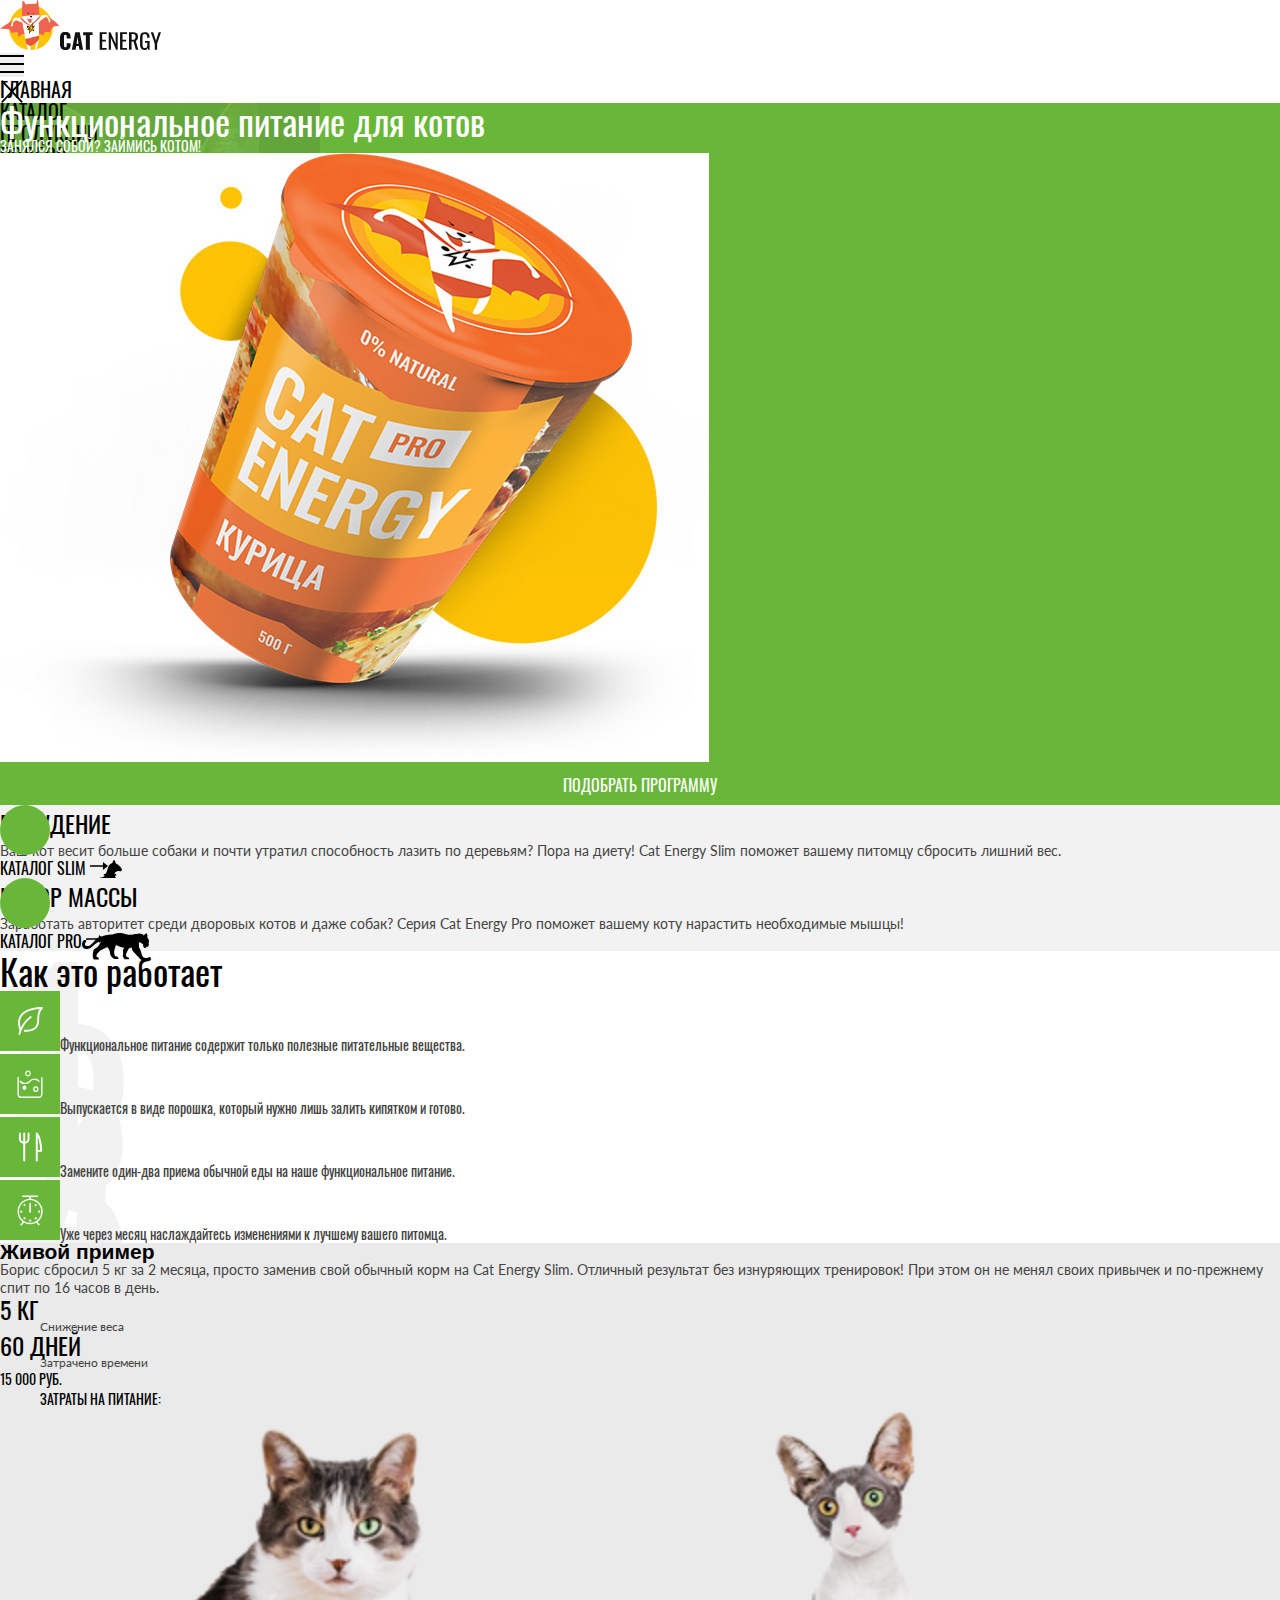
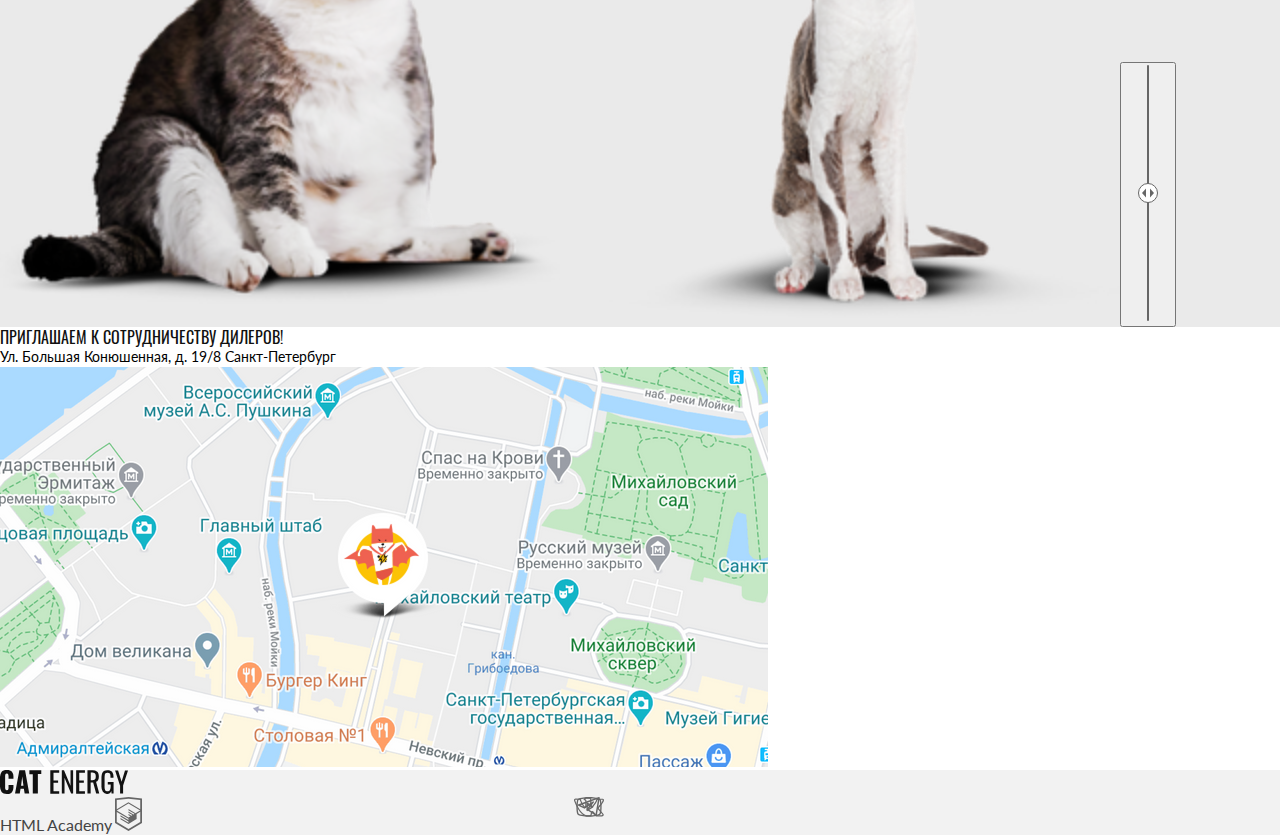
==== commit 235d9c2d: "Deploying to gh-pages from @ MurtazinRenat/2313589-cat-energy-31@3758918b05ac00cdf6586d824f96820b19c" ====
--- a/index.html
+++ b/index.html
@@ -1 +1 @@
-<!DOCTYPE html><html class="page" lang="ru"><head><meta charset="UTF-8"><title>Кэт энерджи</title><meta name="viewport" content="width=device-width,initial-scale=1"><link rel="stylesheet" href="styles/styles.css"><link rel="icon" href="favicon.ico"><!-- 32×32 --><link rel="icon" href="favicons/icon.svg" type="image/svg+xml"><link rel="apple-touch-icon" href="favicons/apple.png"><!-- 180×180 --><link rel="manifest" href="manifest.webmanifest"><script src="scripts/index.js" defer="defer"></script></head><body class="page__body"><header class="header"><a class="header__logo site-logo" href="#"><img src="images/logo.svg" width="33" height="38" aria-hidden="true" alt="Логотип Кэт энерджи"></a><nav class="header-navigation navigation"><button class="navigation__toggle" type="button"><span class="visually-hidden">Открыть меню.</span></button><div class="header-navigation__wrapper"><ul class="navigation__list site-list site-list--closed"><li class="site-list__item site-list__item--current"><a class="site-list__link" href="#" aria-current="page">Главная</a></li><li class="site-list__item"><a class="site-list__link" href="catalog.html">Каталог продукции</a></li><li class="site-list__item"><a class="site-list__link" href="form.html">Подбор программы</a></li></ul></div></nav></header><main class="page__content"><section class="hero"><div class="hero__wrapper"><h1 class="hero__title title title--primary">Функциональное питание для котов</h1><p class="hero__slogan">Занялся собой? Займись котом!</p><picture><source width="552" height="499" type="image/png" media="(min-width: 1440px)" srcset="images/index/hero-desctop@1x.png, images/index/hero-desctop@2x.png 2x"><source width="709" height="609" type="image/png" media="(min-width: 768px)" srcset="images/index/hero-tablet@1x.png, images/index/hero-tablet@2x.png 2x"><img class="hero__image" width="280" height="270" src="images/index/hero-mobile@1x.png" srcset="images/index/hero-mobile@2x.png 2x" alt="Функциональное питание Кэт Энерджи со вкусом курицы"></picture><a class="hero__button button button--primary" href="form.html">Подобрать программу</a></div></section><section class="programs"><div class="programs__wrapper"><h2 class="visually-hidden">Каталог программ Кэт энерджи</h2><ul class="programs__list"><li class="programs__item program"><h3 class="program__title program__title--slim">Похудение</h3><p class="program__description">Ваш кот весит больше собаки и почти утратил способность лазить по деревьям? Пора на диету! Cat Energy Slim поможет вашему питомцу сбросить лишний вес.</p><a class="program__link" href="catalog.html">Каталог Slim</a></li><li class="programs__item program"><h3 class="program__title program__title--pro">Набор массы</h3><p class="program__description">Заработать авторитет среди дворовых котов и даже собак? Серия Cat Energy Pro поможет вашему коту нарастить необходимые мышцы!</p><a class="program__link" href="catalog.html">Каталог Pro</a></li></ul></div></section><section class="description"><div class="description__wrapper"><h2 class="description__title title title--secondary">Как это работает</h2><ul class="description__list"><li class="description__item"><p class="description__text description__text--healthy">Функциональное питание содержит только полезные питательные вещества.</p></li><li class="description__item"><p class="description__text description__text--simple">Выпускается в виде порошка, который нужно лишь залить кипятком и готово.</p></li><li class="description__item"><p class="description__text description__text--tasty">Замените один-два приема обычной еды на наше функциональное питание.</p></li><li class="description__item"><p class="description__text description__text--fast">Уже через месяц наслаждайтесь изменениями к лучшему вашего питомца.</p></li></ul></div></section><section class="example"><div class="example__wrapper"><h2 class="example__title secondary-title">Живой пример</h2><p class="example__text">Борис сбросил 5 кг за 2 месяца, просто заменив свой обычный корм на Cat Energy Slim. Отличный результат без изнуряющих тренировок! При этом он не менял своих привычек и по-прежнему спит по 16 часов в день.</p><dl class="example__list"><div class="example__item"><dt class="example__amount">5 кг</dt><dd class="example__description">Снижение веса</dd></div><div class="example__item"><dt class="example__amount">60 дней</dt><dd class="example__description">Затрачено времени</dd></div><div class="example__item example__item--line"><dt class="example__amount">15 000 руб.</dt><dd class="example__description">Затраты на питание:</dd></div></dl><div class="slider"><picture><source width="560" height="512" type="image/png" media="(min-width: 1440px)" srcset="images/slider/cat-before-tablet@1x.png, images/slider/cat-before-tablet@2x.png 2x"><source width="560" height="512" type="image/png" media="(min-width: 768px)" srcset="images/slider/cat-before-tablet@1x.png, images/slider/cat-before-tablet@2x.png 2x"><img class="slider__image" width="140" height="256" src="images/slider/cat-before-mobile@1x.png" srcset="images/slider/cat-before-mobile@2x.png 2x" alt="Кот с лишним весом"></picture><picture><source width="560" height="512" type="image/png" media="(min-width: 1440px)" srcset="images/slider/cat-after-tablet@1x.png, images/slider/cat-after-tablet@2x.png 2x"><source width="560" height="512" type="image/png" media="(min-width: 768px)" srcset="images/slider/cat-after-tablet@1x.png, images/slider/cat-after-tablet@2x.png 2x"><img class="slider__image" width="140" height="256" src="images/slider/cat-after-mobile@1x.png" srcset="images/slider/cat-after-mobile@2x.png 2x" alt="Кот стройного телосложения"></picture><button class="slider__change-image" type="button"><span class="visually-hidden">Ползунок для смены изображения.</span></button></div></div></section><section class="invite"><div class="invite__wrapper"><h2 class="visually-hidden">Адрес магазина.</h2><p class="invite__headline">Приглашаем к сотрудничеству дилеров!</p><address class="invite__address"><p class="invite__text">Ул. Большая Конюшенная, д. 19/8 Санкт-Петербург</p></address><picture><source width="1440" height="400" type="image/png" media="(min-width: 1440px)" srcset="images/map/map-desctop@1x.png, images/map/map-desctop@2x.png 2x"><source width="768" height="400" type="image/png" media="(min-width: 768px)" srcset="images/map/map-tablet@1x.png, images/map/map-tablet@2x.png 2x"><img class="invite__map" width="320" height="362" src="images/map/map-mobile@1x.png" srcset="images/map/map-mobile@2x.png 2x" alt="Карта с местоположением офиса Кэт энерджи"></picture></div></section></main><footer class="footer"><div class="footer__wrapper"><a class="footer__logo site-logo" href="#"><img width="128" height="24" src="images/logo.svg" alt="Логотип Кэт энерджи."></a><section class="footer__social social"><div class="social__wrapper"><h2 class="visually-hidden">Мы в социальных сетях.</h2><ul class="social__list"><li class="social__item"><a class="social__link social-link social-link--vk" href="https://vk.com/htmlacademy"><span class="visually-hidden">Вконтакте.</span></a></li><li class="social__item"><a class="social__link social-link social-link--youtube" href="https://www.youtube.com/user/htmlacademy"><span class="visually-hidden">Ютюб.</span></a></li><li class="social__item"><a class="social__link social-link social-link--telegram" href="https://t.me/htmlacademy"><span class="visually-hidden">Телеграм.</span></a></li></ul></div></section><a class="footer__academy academy-logo" href="https://htmlacademy.ru/intensive/adaptive"><span class="academy-logo__text">HTML Academy</span> <img class="academy-logo__image" width="27" height="34" src="images/htmlacademy.svg" alt="Логотип HTML Академии."></a></div></footer></body></html>+<!DOCTYPE html><html class="page" lang="ru"><head><meta charset="UTF-8"><title>Кэт энерджи</title><meta name="viewport" content="width=device-width,initial-scale=1"><link rel="stylesheet" href="styles/styles.css"><link rel="icon" href="favicon.ico"><!-- 32×32 --><link rel="icon" href="favicons/icon.svg" type="image/svg+xml"><link rel="apple-touch-icon" href="favicons/apple.png"><!-- 180×180 --><link rel="manifest" href="manifest.webmanifest"><script src="scripts/index.js" defer="defer"></script></head><body class="page__body"><header class="header"><a class="header__logo header-logo" href="#"><picture><source media="(min-width: 1440px)" srcset="images/logo/logo-picture-desctop.svg" width="70" height="59" type="image/svg+xml"><source media="(min-width: 768px)" srcset="images/logo/logo-picture-tablet.svg" width="60" height="50" type="image/svg+xml"><img src="images/logo/logo-picture-mobile.svg" width="33" height="38" aria-hidden="true" alt="Логотип Кэт энерджи"></picture><img class="header-logo__text" src="images/logo/logo-text-header.svg" width="101" height="18" alt="Логотип Кэт энерджи"></a><nav class="header-navigation navigation"><button class="navigation__toggle" type="button"><span class="visually-hidden">Открыть меню.</span></button><div class="header-navigation__wrapper"><ul class="navigation__list site-list site-list--closed"><li class="site-list__item site-list__item--current"><a class="site-list__link" href="#" aria-current="page">Главная</a></li><li class="site-list__item"><a class="site-list__link" href="catalog.html">Каталог продукции</a></li><li class="site-list__item"><a class="site-list__link" href="form.html">Подбор программы</a></li></ul></div></nav></header><main class="page__content"><section class="hero"><div class="hero__wrapper"><h1 class="hero__title title title--primary">Функциональное питание для котов</h1><p class="hero__slogan">Занялся собой? Займись котом!</p><picture><source width="552" height="499" type="image/png" media="(min-width: 1440px)" srcset="images/index/hero-desctop@1x.png, images/index/hero-desctop@2x.png 2x"><source width="709" height="609" type="image/png" media="(min-width: 768px)" srcset="images/index/hero-tablet@1x.png, images/index/hero-tablet@2x.png 2x"><img class="hero__image" width="280" height="270" src="images/index/hero-mobile@1x.png" srcset="images/index/hero-mobile@2x.png 2x" alt="Функциональное питание Кэт Энерджи со вкусом курицы"></picture><a class="hero__button button button--primary" href="form.html">Подобрать программу</a></div></section><section class="programs"><div class="programs__wrapper"><h2 class="visually-hidden">Каталог программ Кэт энерджи</h2><ul class="programs__list"><li class="programs__item program program--slim"><h3 class="program__title">Похудение</h3><p class="program__description">Ваш кот весит больше собаки и почти утратил способность лазить по деревьям? Пора на диету! Cat Energy Slim поможет вашему питомцу сбросить лишний вес.</p><a class="program__link" href="catalog.html">Каталог Slim</a></li><li class="programs__item program program--pro"><h3 class="program__title">Набор массы</h3><p class="program__description">Заработать авторитет среди дворовых котов и даже собак? Серия Cat Energy Pro поможет вашему коту нарастить необходимые мышцы!</p><a class="program__link" href="catalog.html">Каталог Pro</a></li></ul></div></section><section class="description"><div class="description__wrapper"><h2 class="description__title title title--secondary">Как это работает</h2><ol class="description__list"><li class="description__item description__item--healthy"><p class="description__text">Функциональное питание содержит только полезные питательные вещества.</p></li><li class="description__item description__item--simple"><p class="description__text">Выпускается в виде порошка, который нужно лишь залить кипятком и готово.</p></li><li class="description__item description__item--tasty"><p class="description__text">Замените один-два приема обычной еды на наше функциональное питание.</p></li><li class="description__item description__item--fast"><p class="description__text">Уже через месяц наслаждайтесь изменениями к лучшему вашего питомца.</p></li></ol></div></section><section class="example"><div class="example__wrapper"><h2 class="example__title secondary-title">Живой пример</h2><p class="example__text">Борис сбросил 5 кг за 2 месяца, просто заменив свой обычный корм на Cat Energy Slim. Отличный результат без изнуряющих тренировок! При этом он не менял своих привычек и по-прежнему спит по 16 часов в день.</p><dl class="example__list"><div class="example__item"><dt class="example__amount">5 кг</dt><dd class="example__description">Снижение веса</dd></div><div class="example__item"><dt class="example__amount">60 дней</dt><dd class="example__description">Затрачено времени</dd></div><div class="example__item example__item--line"><dt class="example__amount">15 000 руб.</dt><dd class="example__description">Затраты на питание:</dd></div></dl><div class="slider"><picture><source width="560" height="512" type="image/png" media="(min-width: 1440px)" srcset="images/slider/cat-before-tablet@1x.png, images/slider/cat-before-tablet@2x.png 2x"><source width="560" height="512" type="image/png" media="(min-width: 768px)" srcset="images/slider/cat-before-tablet@1x.png, images/slider/cat-before-tablet@2x.png 2x"><img class="slider__image" width="140" height="256" src="images/slider/cat-before-mobile@1x.png" srcset="images/slider/cat-before-mobile@2x.png 2x" alt="Кот с лишним весом"></picture><picture><source width="560" height="512" type="image/png" media="(min-width: 1440px)" srcset="images/slider/cat-after-tablet@1x.png, images/slider/cat-after-tablet@2x.png 2x"><source width="560" height="512" type="image/png" media="(min-width: 768px)" srcset="images/slider/cat-after-tablet@1x.png, images/slider/cat-after-tablet@2x.png 2x"><img class="slider__image" width="140" height="256" src="images/slider/cat-after-mobile@1x.png" srcset="images/slider/cat-after-mobile@2x.png 2x" alt="Кот стройного телосложения"></picture><button class="slider__change-image" type="button"><svg class="slider__change-image-separator" width="40" height="256"><use href="icons/stack.svg#index_slider-separator"></use></svg> <span class="visually-hidden">Ползунок для смены изображения.</span></button></div></div></section><section class="invite"><div class="invite__wrapper"><h2 class="visually-hidden">Адрес магазина.</h2><p class="invite__headline">Приглашаем к сотрудничеству дилеров!</p><address class="invite__address"><p class="invite__text">Ул. Большая Конюшенная, д. 19/8 Санкт-Петербург</p></address><picture><source width="1440" height="400" type="image/png" media="(min-width: 1440px)" srcset="images/map/map-desctop@1x.png, images/map/map-desctop@2x.png 2x"><source width="768" height="400" type="image/png" media="(min-width: 768px)" srcset="images/map/map-tablet@1x.png, images/map/map-tablet@2x.png 2x"><img class="invite__map" width="320" height="362" src="images/map/map-mobile@1x.png" srcset="images/map/map-mobile@2x.png 2x" alt="Карта с местоположением офиса Кэт энерджи"></picture></div></section></main><footer class="footer"><div class="footer__wrapper"><a class="footer__logo footer-logo" href="#" aria-label="Логотип Кэт Энерджи."><svg class="footer-logo__text" width="128" height="24" aria-hidden="true"><use href="icons/stack.svg#logo_logo-text-footer"></use></svg></a><section class="footer__social social"><div class="social__wrapper"><h2 class="visually-hidden">Мы в социальных сетях.</h2><ul class="social__list"><li class="social__item"><a class="social__link social__link--vk" href="https://vk.com/htmlacademy"><span class="visually-hidden">Вконтакте.</span></a></li><li class="social__item"><a class="social__link social__link--youtube" href="https://www.youtube.com/user/htmlacademy"><span class="visually-hidden">Ютюб.</span></a></li><li class="social__item"><a class="social__link social__link--telegram" href="https://t.me/htmlacademy"><span class="visually-hidden">Телеграм.</span></a></li></ul></div></section><a class="footer__academy academy-logo" href="https://htmlacademy.ru/intensive/adaptive" aria-label="Логотип HTML Академии."><span class="academy-logo__text">HTML Academy</span> <svg class="academy-logo__icon" width="27" height="34" aria-hidden="true"><use href="icons/stack.svg#logo_logo-html-academy"></use></svg></a></div></footer></body></html>--- a/styles/styles.css
+++ b/styles/styles.css
@@ -1 +1 @@
-@font-face{font-family:Oswald;font-style:normal;font-weight:400;src:url(../fonts/oswald/oswaldregular.woff2)format("woff2");font-display:swap}@font-face{font-family:Oswald;font-style:normal;font-weight:500;src:url(../fonts/oswald/oswaldmedium.woff2)format("woff2");font-display:swap}@font-face{font-family:Lato;font-style:normal;font-weight:400;src:url(../fonts/lato/Lato-Regular.woff2)format("woff2");font-display:swap}.visually-hidden{white-space:nowrap;-webkit-clip-path:inset(100%);clip-path:inset(100%);clip:rect(0 0 0 0);border:0;width:1px;height:1px;margin:-1px;padding:0;position:absolute;overflow:hidden}.academy-logo{text-decoration:none}.academy-logo__text{color:#444;font-family:Lato,Arial,sans-serif;font-size:16px;font-weight:400;line-height:20px}.button{text-transform:uppercase;border:none;place-content:center;margin:0;padding:10px 44px;font-family:Oswald,Arial,sans-serif;font-size:16px;font-weight:400;line-height:20px;text-decoration:none;display:grid}.button--primary{color:#fff;background-color:#68b738}.button--secondary{color:#444;background-color:#f2f2f2}.page{font-family:Oswald,Arial,sans-serif;font-size:14px;line-height:18px}.page__body{color:#000;background-color:#fff;margin:0}.title{font-size:36px;font-weight:400}.title--primary{line-height:36px}.title--secondary{line-height:40px}.site-list{margin:0;padding:0;list-style:none}.site-list__link{text-transform:uppercase;color:#000;font-size:20px;font-weight:400;line-height:20px;text-decoration:none}.hero{color:#fff;background-color:#68b738;background-image:url(../images/index/hero-cat@1x.jpg);background-repeat:no-repeat}.hero__title{margin:0}.hero__slogan{text-transform:uppercase;margin:0;line-height:14px}.programs__list{margin:0;padding:0;list-style:none}.program{background-color:#f2f2f2}.program__title{text-transform:uppercase;margin:0;font-size:24px;font-weight:400;line-height:37px}.program__title:before{content:"";background-repeat:no-repeat;background-size:contain;display:inline-block}.program__title--slim:before{background-image:url(../icons/stack.svg#index_cat-slim);width:50px;height:53px}.program__title--pro:before{background-image:url(../icons/stack.svg#index_cat-pro);width:67px;height:50px}.program__description{color:#444;margin:0;font-family:Lato,Arial,sans-serif}.program__link{color:#000;text-transform:uppercase;font-size:16px;line-height:16px;text-decoration:none}.description__title{margin:0}.description__list{margin:0;padding:0;list-style:none}.description__item{background-repeat:no-repeat;background-size:60px 60px}.description__item--healthy{background-image:url(../img/healthy-icon.svg)}.description__item--simple{background-image:url(../img/simple-icon.svg)}.description__item--tasty{background-image:url(../img/tasty-icon.svg)}.description__item--fast{background-image:url(../img/fast-icon.svg)}.description__text{color:#444;margin:0;font-family:Oswald,Arial,sans-serif}.description__text:before{content:"";background-repeat:no-repeat;background-size:contain;width:60px;height:60px;display:inline-block}.description__text--healthy:before{background-image:url(../icons/stack.svg#index_healthy-icon)}.description__text--simple:before{background-image:url(../icons/stack.svg#index_simple-icon)}.description__text--tasty:before{background-image:url(../icons/stack.svg#index_tasty-icon)}.description__text--fast:before{background-image:url(../icons/stack.svg#index_fast-icon)}.example{background-color:#eaeaea}.example__title{margin:0}.example__text{color:#444;margin:0;font-family:Lato,Arial,sans-serif}.example__list{margin:0}.example__item--line{text-transform:uppercase}.example__item--line .example__description,.example__item--line .example__amount{color:#000;font-family:Oswald,Arial,sans-serif;font-size:14px;line-height:20px}.example__amount{text-transform:uppercase;margin:0;font-size:24px;line-height:24px}.example__description{color:#444;font-family:Lato,Arial,sans-serif;font-size:12px;line-height:12px}.invite--secondary{background-color:#f2f2f2}.invite__headline{color:#111;text-transform:uppercase;margin:0;font-size:16px;line-height:20px}.invite__address{font-family:Lato,Arial,sans-serif;font-style:normal;line-height:20px}.invite__text,.catalog__title{margin:0}.cards{margin:0;padding:0;list-style:none}.card__caption-link{color:#222;text-decoration:none}.card__caption{text-transform:uppercase;font-size:16px;font-weight:400;line-height:20px}.card__feature-list{margin:0}.card__feature-item{color:#444;font-family:Lato,Arial,sans-serif;font-size:12px;line-height:16px}.card__amount{margin:0}.showing__title{color:#111;text-transform:uppercase;margin:0;font-size:16px;line-height:20px}.showing__description{margin:0;font-family:Lato,Arial,sans-serif;font-size:12px;line-height:16px}.extra-products__title{margin:0;font-size:24px;font-weight:400;line-height:24px}.extras{margin:0;padding:0;list-style:none}.extras__caption{margin:0;font-size:16px;font-weight:400;line-height:16px}.extras__features{color:#444;margin:0;font-family:Lato,Arial,sans-serif;font-size:14px;line-height:14px}.extras__value,.extras__price{margin:0}.promotion{background-color:#68b738;background-image:url(../images/catalog/promotion-cat@1x.jpg);background-repeat:no-repeat}.promotion__text{color:#fff;margin:0;font-family:Lato,Arial,sans-serif;font-size:16px;line-height:20px}.footer{background-color:#f2f2f2}.social__list{margin:0;padding:0;list-style:none}+@font-face{font-family:Oswald;font-style:normal;font-weight:400;src:url(../fonts/oswald/oswaldregular.woff2)format("woff2");font-display:swap}@font-face{font-family:Oswald;font-style:normal;font-weight:500;src:url(../fonts/oswald/oswaldmedium.woff2)format("woff2");font-display:swap}@font-face{font-family:Lato;font-style:normal;font-weight:400;src:url(../fonts/lato/Lato-Regular.woff2)format("woff2");font-display:swap}.visually-hidden{white-space:nowrap;-webkit-clip-path:inset(100%);clip-path:inset(100%);clip:rect(0 0 0 0);border:0;width:1px;height:1px;margin:-1px;padding:0;position:absolute;overflow:hidden}.academy-logo{text-decoration:none}.academy-logo__text{color:#444;font-family:Lato,Arial,sans-serif;font-size:16px;font-weight:400;line-height:20px}.academy-logo__text:active{opacity:.3}.academy-logo__icon{color:#666}.academy-logo__icon:hover,.academy-logo__icon:focus{color:#68b738}.academy-logo__icon:active{opacity:.3}.button{text-transform:uppercase;border:none;place-content:center;margin:0;padding:10px 44px;font-family:Oswald,Arial,sans-serif;font-size:16px;font-weight:400;line-height:20px;text-decoration:none;display:grid}.button--primary{color:#fff;background-color:#68b738}.button--secondary{color:#444;background-color:#f2f2f2}.page{font-family:Oswald,Arial,sans-serif;font-size:14px;line-height:18px}.page__body{color:#000;background-color:#fff;margin:0}.title{font-size:36px;font-weight:400}.title--primary{line-height:36px}.title--secondary{line-height:40px}.navigation__toggle{background-image:url(../icons/stack.svg#mobile_hamburger-button-mobile);background-repeat:no-repeat;background-size:24px;border:none;width:24px;height:24px}.site-list{margin:0;padding:0;list-style:none}.site-list--closed{background-image:url(../icons/stack.svg#mobile_close-button-mobile);background-repeat:no-repeat;background-size:24px;width:24px;height:24px}.site-list__link{text-transform:uppercase;color:#000;font-size:20px;font-weight:400;line-height:20px;text-decoration:none}.hero{color:#fff;background-color:#68b738;background-image:url(../images/index/hero-cat@1x.jpg);background-repeat:no-repeat}.hero__title{margin:0}.hero__slogan{text-transform:uppercase;margin:0;line-height:14px}.programs__list{margin:0;padding:0;list-style:none}.programs__item{position:relative}.program{background-color:#f2f2f2}.program:before{content:"";background-color:#68b738;border-radius:50%;width:50px;height:50px;position:absolute}.program:after{content:"";position:absolute}.program--slim:after{content:"";background-image:url(../icons/stack.svg#index_cat-slim-mobile);background-position:50%;background-repeat:no-repeat;background-size:36px 50px;width:36px;height:50px}.program--pro:after{background-image:url(../icons/stack.svg#index_cat-pro-mobile);background-position:50%;background-repeat:no-repeat;background-size:67px 28px;width:67px;height:28px}.program__title{text-transform:uppercase;margin:0;font-size:24px;font-weight:400;line-height:37px}.program__description{color:#444;margin:0;font-family:Lato,Arial,sans-serif}.program__link{color:#000;text-transform:uppercase;font-size:16px;line-height:16px;text-decoration:none;position:relative}.program__link:after{content:"";background-image:url(../icons/stack.svg#index_icon-arrow-24);background-position:50%;background-repeat:no-repeat;background-size:24px 12px;width:32px;height:12px;position:absolute}.program__link:hover,.program__link:focus:after{content:"";background-image:url(../icons/stack.svg#index_icon-arrow-32);background-position:50%;background-repeat:no-repeat;background-size:32px 12px;width:32px;height:12px;position:absolute}.program__link:active{opacity:.3}.description__title{margin:0}.description__list{counter-reset:0;margin:0;padding:0;list-style:none}.description__item{counter-increment:enumerator 1;position:relative}.description__item:before{content:"";background-color:#68b738;background-position:50%;background-repeat:no-repeat;width:60px;height:60px;position:absolute}.description__item:after{content:counter(enumerator);color:#f2f2f2;z-index:-1;font-size:280px;position:absolute}.description__item--healthy:before{background-image:url(../icons/stack.svg#index_healthy-icon);background-size:25px 28px}.description__item--simple:before{background-image:url(../icons/stack.svg#index_simple-icon);background-size:26px 29px}.description__item--tasty:before{background-image:url(../icons/stack.svg#index_tasty-icon);background-size:25px 30px}.description__item--fast:before{background-image:url(../icons/stack.svg#index_fast-icon);background-size:26px 31px}.description__text{color:#444;margin:0;font-family:Oswald,Arial,sans-serif}.description__text:before{content:"";background-repeat:no-repeat;background-size:contain;width:60px;height:60px;display:inline-block}.description__text--healthy:before{background-image:url(../icons/stack.svg#index_healthy-icon)}.description__text--simple:before{background-image:url(../icons/stack.svg#index_simple-icon)}.description__text--tasty:before{background-image:url(../icons/stack.svg#index_tasty-icon)}.description__text--fast:before{background-image:url(../icons/stack.svg#index_fast-icon)}.example{background-color:#eaeaea}.example__title{margin:0}.example__text{color:#444;margin:0;font-family:Lato,Arial,sans-serif}.example__list{margin:0}.example__item--line{text-transform:uppercase}.example__item--line .example__description,.example__item--line .example__amount{color:#000;font-family:Oswald,Arial,sans-serif;font-size:14px;line-height:20px}.example__amount{text-transform:uppercase;margin:0;font-size:24px;line-height:24px}.example__description{color:#444;font-family:Lato,Arial,sans-serif;font-size:12px;line-height:12px}.slider{position:relative}.slider__change-image-separator{color:#666;cursor:pointer;background:0 0;border:none}.slider__change-image-separator:hover,.slider__change-image-separator:focus{color:#68b738;outline:none}.slider__change-image-separator:active{color:#5eaa2f;opacity:.6}.invite--secondary{background-color:#f2f2f2}.invite__headline{color:#111;text-transform:uppercase;margin:0;font-size:16px;line-height:20px}.invite__address{font-family:Lato,Arial,sans-serif;font-style:normal;line-height:20px}.invite__text,.catalog__title{margin:0}.cards{margin:0;padding:0;list-style:none}.card__caption-link{color:#222;text-decoration:none}.card__caption{text-transform:uppercase;font-size:16px;font-weight:400;line-height:20px}.card__feature-list{margin:0}.card__feature-item{color:#444;font-family:Lato,Arial,sans-serif;font-size:12px;line-height:16px}.card__amount{margin:0}.showing:before{content:"";background-image:url(../icons/stack.svg#catalog_icon-plus-30);background-repeat:no-repeat;background-size:contain;width:30px;height:30px;margin:0 auto 25px;display:block}.showing__title{color:#111;text-transform:uppercase;margin:0;font-size:16px;line-height:20px}.showing__description{margin:0;font-family:Lato,Arial,sans-serif;font-size:12px;line-height:16px}.extra-products__title{margin:0;font-size:24px;font-weight:400;line-height:24px}.extras{margin:0;padding:0;list-style:none}.extras__caption{margin:0;font-size:16px;font-weight:400;line-height:16px}.extras__features{color:#444;margin:0;font-family:Lato,Arial,sans-serif;font-size:14px;line-height:14px}.extras__value,.extras__price{margin:0}.promotion{background-color:#68b738;background-image:url(../images/catalog/promotion-cat@1x.jpg);background-position:50%;background-repeat:no-repeat}.promotion:before{content:"";background-image:url(../icons/stack.svg#catalog_icon-gift-mibile);background-repeat:no-repeat;width:78px;height:80px;margin:0 auto 48px;display:block}.promotion__text{color:#fff;margin:0 auto;font-family:Lato,Arial,sans-serif;font-size:16px;line-height:20px}.footer{background-color:#f2f2f2}.footer-logo__text{color:#111;width:128px;height:24px}.footer-logo__text:hover,.footer-logo__text:focus{color:#3e3e3e}.footer-logo__text:active{opacity:#6b6b6b}.social__list{max-width:132px;margin:0 auto;padding:0;list-style:none}.social__item{position:relative}.social__link{background-color:#666;width:30px;height:20px;position:absolute}.social__link--vk{background-position:50%;background-repeat:no-repeat;-webkit-mask-image:url(../icons/stack.svg#social_vkontakte);mask-image:url(../icons/stack.svg#social_vkontakte)}.social__link--youtube{background-position:50%;background-repeat:no-repeat;-webkit-mask-image:url(../icons/stack.svg#social_youtube);mask-image:url(../icons/stack.svg#social_youtube)}.social__link--telegram{background-position:50%;background-repeat:no-repeat;-webkit-mask-image:url(../icons/stack.svg#social_telegram);mask-image:url(../icons/stack.svg#social_telegram)}.social__link:hover,.social__link:focus{background-color:#68b738}.social__link:active{opacity:.3}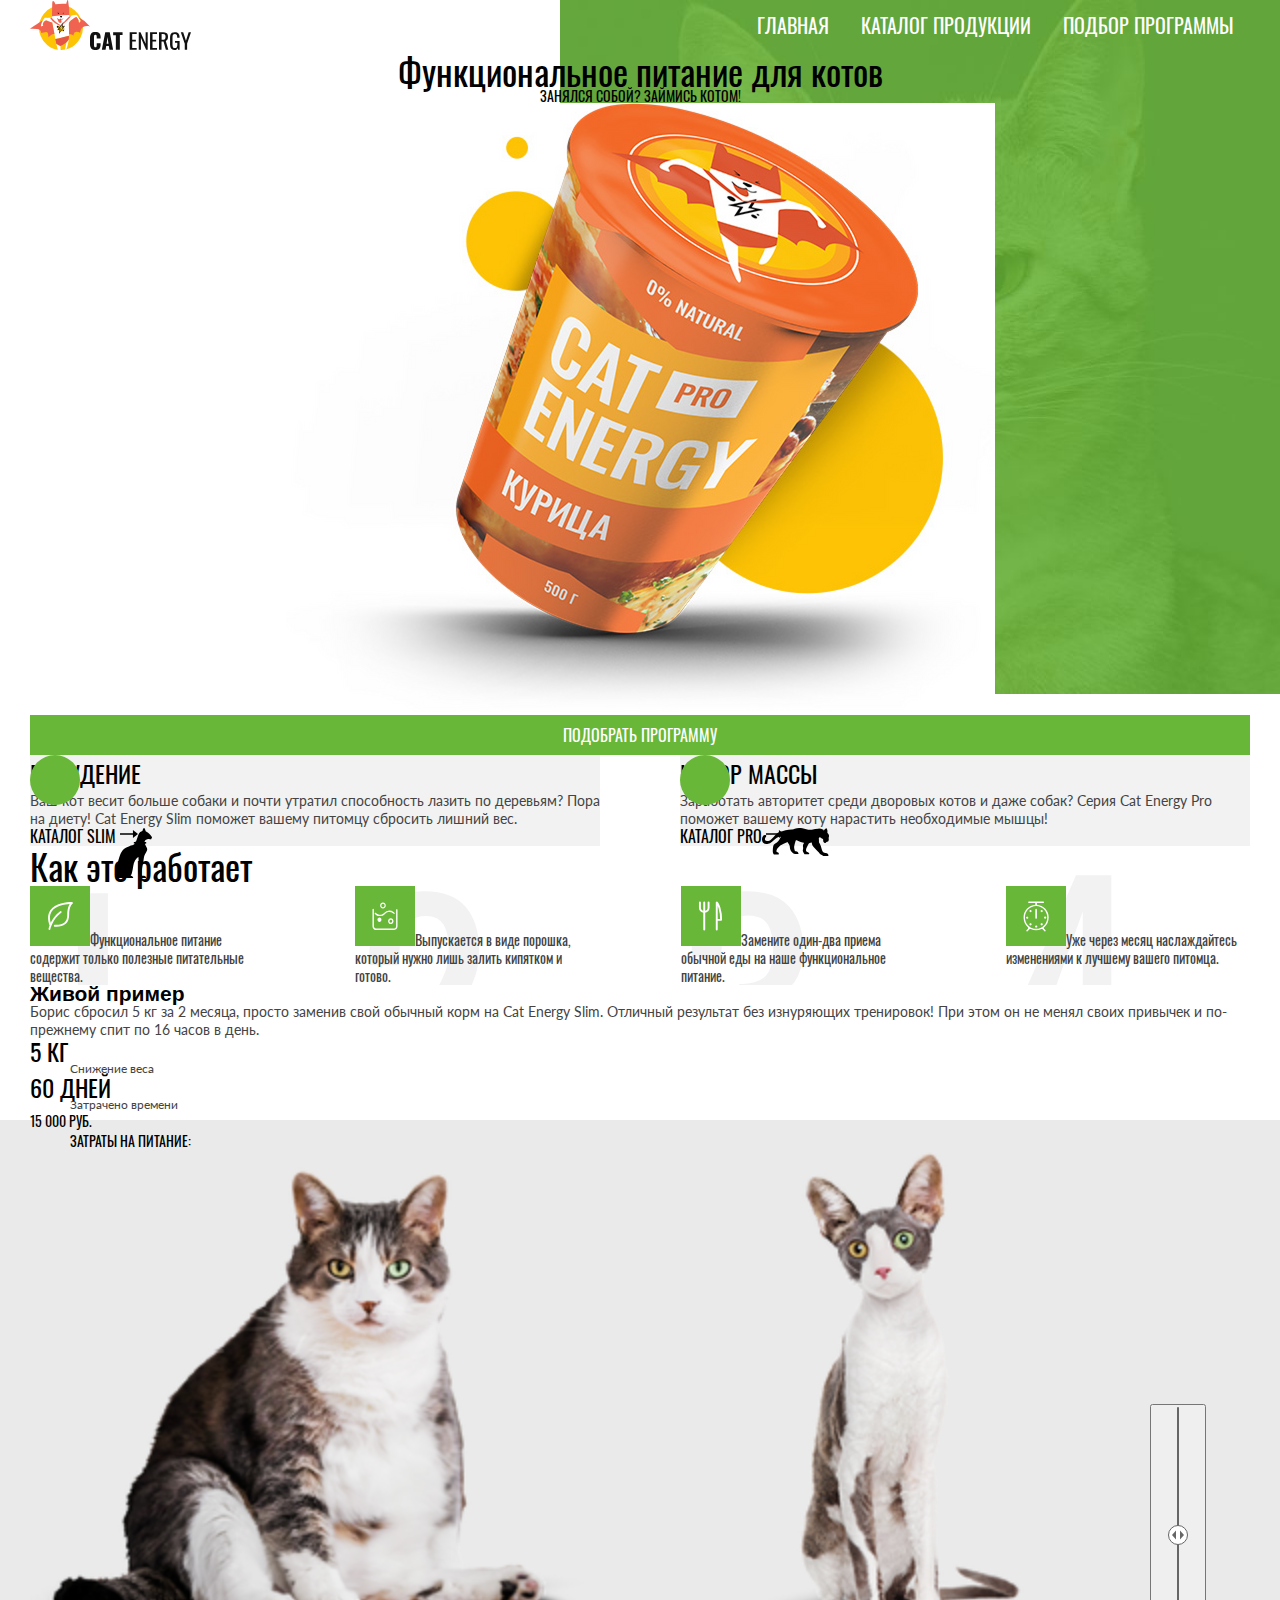
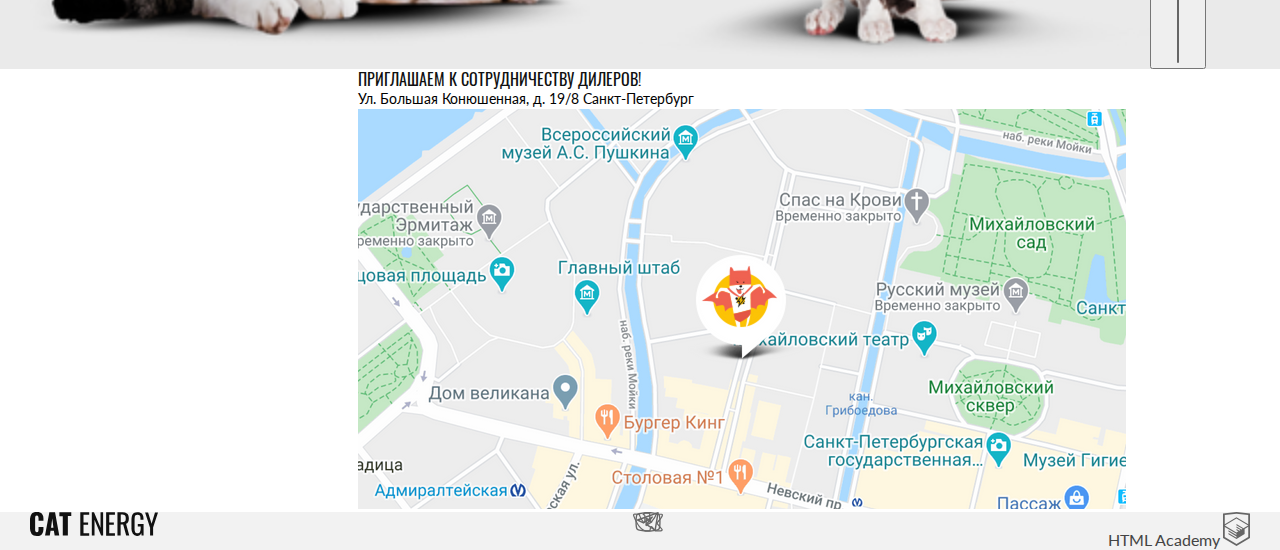
==== commit 6746eaa4: "Deploying to gh-pages from @ MurtazinRenat/2313589-cat-energy-31@5d7184aa2e91c7a59617e482bba1d8b44a4" ====
--- a/index.html
+++ b/index.html
@@ -1 +1 @@
-<!DOCTYPE html><html class="page" lang="ru"><head><meta charset="UTF-8"><title>Кэт энерджи</title><meta name="viewport" content="width=device-width,initial-scale=1"><link rel="stylesheet" href="styles/styles.css"><link rel="icon" href="favicon.ico"><!-- 32×32 --><link rel="icon" href="favicons/icon.svg" type="image/svg+xml"><link rel="apple-touch-icon" href="favicons/apple.png"><!-- 180×180 --><link rel="manifest" href="manifest.webmanifest"><script src="scripts/index.js" defer="defer"></script></head><body class="page__body"><header class="header"><a class="header__logo header-logo" href="#"><picture><source media="(min-width: 1440px)" srcset="images/logo/logo-picture-desctop.svg" width="70" height="59" type="image/svg+xml"><source media="(min-width: 768px)" srcset="images/logo/logo-picture-tablet.svg" width="60" height="50" type="image/svg+xml"><img src="images/logo/logo-picture-mobile.svg" width="33" height="38" aria-hidden="true" alt="Логотип Кэт энерджи"></picture><img class="header-logo__text" src="images/logo/logo-text-header.svg" width="101" height="18" alt="Логотип Кэт энерджи"></a><nav class="header-navigation navigation"><button class="navigation__toggle" type="button"><span class="visually-hidden">Открыть меню.</span></button><div class="header-navigation__wrapper"><ul class="navigation__list site-list site-list--closed"><li class="site-list__item site-list__item--current"><a class="site-list__link" href="#" aria-current="page">Главная</a></li><li class="site-list__item"><a class="site-list__link" href="catalog.html">Каталог продукции</a></li><li class="site-list__item"><a class="site-list__link" href="form.html">Подбор программы</a></li></ul></div></nav></header><main class="page__content"><section class="hero"><div class="hero__wrapper"><h1 class="hero__title title title--primary">Функциональное питание для котов</h1><p class="hero__slogan">Занялся собой? Займись котом!</p><picture><source width="552" height="499" type="image/png" media="(min-width: 1440px)" srcset="images/index/hero-desctop@1x.png, images/index/hero-desctop@2x.png 2x"><source width="709" height="609" type="image/png" media="(min-width: 768px)" srcset="images/index/hero-tablet@1x.png, images/index/hero-tablet@2x.png 2x"><img class="hero__image" width="280" height="270" src="images/index/hero-mobile@1x.png" srcset="images/index/hero-mobile@2x.png 2x" alt="Функциональное питание Кэт Энерджи со вкусом курицы"></picture><a class="hero__button button button--primary" href="form.html">Подобрать программу</a></div></section><section class="programs"><div class="programs__wrapper"><h2 class="visually-hidden">Каталог программ Кэт энерджи</h2><ul class="programs__list"><li class="programs__item program program--slim"><h3 class="program__title">Похудение</h3><p class="program__description">Ваш кот весит больше собаки и почти утратил способность лазить по деревьям? Пора на диету! Cat Energy Slim поможет вашему питомцу сбросить лишний вес.</p><a class="program__link" href="catalog.html">Каталог Slim</a></li><li class="programs__item program program--pro"><h3 class="program__title">Набор массы</h3><p class="program__description">Заработать авторитет среди дворовых котов и даже собак? Серия Cat Energy Pro поможет вашему коту нарастить необходимые мышцы!</p><a class="program__link" href="catalog.html">Каталог Pro</a></li></ul></div></section><section class="description"><div class="description__wrapper"><h2 class="description__title title title--secondary">Как это работает</h2><ol class="description__list"><li class="description__item description__item--healthy"><p class="description__text">Функциональное питание содержит только полезные питательные вещества.</p></li><li class="description__item description__item--simple"><p class="description__text">Выпускается в виде порошка, который нужно лишь залить кипятком и готово.</p></li><li class="description__item description__item--tasty"><p class="description__text">Замените один-два приема обычной еды на наше функциональное питание.</p></li><li class="description__item description__item--fast"><p class="description__text">Уже через месяц наслаждайтесь изменениями к лучшему вашего питомца.</p></li></ol></div></section><section class="example"><div class="example__wrapper"><h2 class="example__title secondary-title">Живой пример</h2><p class="example__text">Борис сбросил 5 кг за 2 месяца, просто заменив свой обычный корм на Cat Energy Slim. Отличный результат без изнуряющих тренировок! При этом он не менял своих привычек и по-прежнему спит по 16 часов в день.</p><dl class="example__list"><div class="example__item"><dt class="example__amount">5 кг</dt><dd class="example__description">Снижение веса</dd></div><div class="example__item"><dt class="example__amount">60 дней</dt><dd class="example__description">Затрачено времени</dd></div><div class="example__item example__item--line"><dt class="example__amount">15 000 руб.</dt><dd class="example__description">Затраты на питание:</dd></div></dl><div class="slider"><picture><source width="560" height="512" type="image/png" media="(min-width: 1440px)" srcset="images/slider/cat-before-tablet@1x.png, images/slider/cat-before-tablet@2x.png 2x"><source width="560" height="512" type="image/png" media="(min-width: 768px)" srcset="images/slider/cat-before-tablet@1x.png, images/slider/cat-before-tablet@2x.png 2x"><img class="slider__image" width="140" height="256" src="images/slider/cat-before-mobile@1x.png" srcset="images/slider/cat-before-mobile@2x.png 2x" alt="Кот с лишним весом"></picture><picture><source width="560" height="512" type="image/png" media="(min-width: 1440px)" srcset="images/slider/cat-after-tablet@1x.png, images/slider/cat-after-tablet@2x.png 2x"><source width="560" height="512" type="image/png" media="(min-width: 768px)" srcset="images/slider/cat-after-tablet@1x.png, images/slider/cat-after-tablet@2x.png 2x"><img class="slider__image" width="140" height="256" src="images/slider/cat-after-mobile@1x.png" srcset="images/slider/cat-after-mobile@2x.png 2x" alt="Кот стройного телосложения"></picture><button class="slider__change-image" type="button"><svg class="slider__change-image-separator" width="40" height="256"><use href="icons/stack.svg#index_slider-separator"></use></svg> <span class="visually-hidden">Ползунок для смены изображения.</span></button></div></div></section><section class="invite"><div class="invite__wrapper"><h2 class="visually-hidden">Адрес магазина.</h2><p class="invite__headline">Приглашаем к сотрудничеству дилеров!</p><address class="invite__address"><p class="invite__text">Ул. Большая Конюшенная, д. 19/8 Санкт-Петербург</p></address><picture><source width="1440" height="400" type="image/png" media="(min-width: 1440px)" srcset="images/map/map-desctop@1x.png, images/map/map-desctop@2x.png 2x"><source width="768" height="400" type="image/png" media="(min-width: 768px)" srcset="images/map/map-tablet@1x.png, images/map/map-tablet@2x.png 2x"><img class="invite__map" width="320" height="362" src="images/map/map-mobile@1x.png" srcset="images/map/map-mobile@2x.png 2x" alt="Карта с местоположением офиса Кэт энерджи"></picture></div></section></main><footer class="footer"><div class="footer__wrapper"><a class="footer__logo footer-logo" href="#" aria-label="Логотип Кэт Энерджи."><svg class="footer-logo__text" width="128" height="24" aria-hidden="true"><use href="icons/stack.svg#logo_logo-text-footer"></use></svg></a><section class="footer__social social"><div class="social__wrapper"><h2 class="visually-hidden">Мы в социальных сетях.</h2><ul class="social__list"><li class="social__item"><a class="social__link social__link--vk" href="https://vk.com/htmlacademy"><span class="visually-hidden">Вконтакте.</span></a></li><li class="social__item"><a class="social__link social__link--youtube" href="https://www.youtube.com/user/htmlacademy"><span class="visually-hidden">Ютюб.</span></a></li><li class="social__item"><a class="social__link social__link--telegram" href="https://t.me/htmlacademy"><span class="visually-hidden">Телеграм.</span></a></li></ul></div></section><a class="footer__academy academy-logo" href="https://htmlacademy.ru/intensive/adaptive" aria-label="Логотип HTML Академии."><span class="academy-logo__text">HTML Academy</span> <svg class="academy-logo__icon" width="27" height="34" aria-hidden="true"><use href="icons/stack.svg#logo_logo-html-academy"></use></svg></a></div></footer></body></html>+<!DOCTYPE html><html class="page" lang="ru"><head><meta charset="UTF-8"><meta name="viewport" content="width=device-width,initial-scale=1"><title>Кэт энерджи</title><meta name="viewport" content="width=device-width,initial-scale=1"><link rel="stylesheet" href="styles/styles.css"><link rel="icon" href="favicon.ico"><!-- 32×32 --><link rel="icon" href="favicons/icon.svg" type="image/svg+xml"><link rel="apple-touch-icon" href="favicons/apple.png"><!-- 180×180 --><link rel="manifest" href="manifest.webmanifest"><script src="scripts/index.js" defer="defer"></script></head><body class="page__body page__body--background"><header class="header"><nav class="container navigation"><a class="header__logo header-logo" href="#"><picture><source media="(min-width: 1440px)" srcset="images/logo/logo-picture-desctop.svg" width="70" height="59" type="image/svg+xml"><source media="(min-width: 768px)" srcset="images/logo/logo-picture-tablet.svg" width="60" height="50" type="image/svg+xml"><img src="images/logo/logo-picture-mobile.svg" width="33" height="38" aria-hidden="true" alt="Логотип Кэт энерджи"></picture><img class="header-logo__text" src="images/logo/logo-text-header.svg" width="101" height="18" alt="Логотип Кэт энерджи"></a><button class="navigation__toggle" type="button"><span class="visually-hidden">Открыть меню.</span></button><ul class="navigation__list site-list site-list--closed"><li class="site-list__item site-list__item--current"><a class="site-list__link" href="#" aria-current="page">Главная</a></li><li class="site-list__item"><a class="site-list__link" href="catalog.html">Каталог продукции</a></li><li class="site-list__item site-list__item--bottom"><a class="site-list__link" href="form.html">Подбор программы</a></li></ul></nav></header><main class="page__content"><section class="hero"><div class="container"><h1 class="hero__title title title--primary">Функциональное питание для котов</h1><p class="hero__slogan">Занялся собой? Займись котом!</p><picture><source width="552" height="499" type="image/png" media="(min-width: 1440px)" srcset="images/index/hero-desctop@1x.png, images/index/hero-desctop@2x.png 2x"><source width="709" height="609" type="image/png" media="(min-width: 768px)" srcset="images/index/hero-tablet@1x.png, images/index/hero-tablet@2x.png 2x"><img class="hero__image" width="280" height="270" src="images/index/hero-mobile@1x.png" srcset="images/index/hero-mobile@2x.png 2x" alt="Функциональное питание Кэт Энерджи со вкусом курицы"></picture><a class="hero__button button button--primary" href="form.html">Подобрать программу</a></div></section><section class="programs"><div class="container"><h2 class="visually-hidden">Каталог программ Кэт энерджи</h2><ul class="programs__list"><li class="programs__item program program--slim"><h3 class="program__title">Похудение</h3><p class="program__description">Ваш кот весит больше собаки и почти утратил способность лазить по деревьям? Пора на диету! Cat Energy Slim поможет вашему питомцу сбросить лишний вес.</p><a class="program__link" href="catalog.html">Каталог Slim</a></li><li class="programs__item program program--pro"><h3 class="program__title">Набор массы</h3><p class="program__description">Заработать авторитет среди дворовых котов и даже собак? Серия Cat Energy Pro поможет вашему коту нарастить необходимые мышцы!</p><a class="program__link" href="catalog.html">Каталог Pro</a></li></ul></div></section><section class="description"><div class="container"><h2 class="description__title title title--secondary">Как это работает</h2><ol class="description__list"><li class="description__item description__item--healthy"><p class="description__text">Функциональное питание содержит только полезные питательные вещества.</p></li><li class="description__item description__item--simple"><p class="description__text">Выпускается в виде порошка, который нужно лишь залить кипятком и готово.</p></li><li class="description__item description__item--tasty"><p class="description__text">Замените один-два приема обычной еды на наше функциональное питание.</p></li><li class="description__item description__item--fast"><p class="description__text">Уже через месяц наслаждайтесь изменениями к лучшему вашего питомца.</p></li></ol></div></section><section class="example"><div class="container"><h2 class="example__title secondary-title">Живой пример</h2><p class="example__text">Борис сбросил 5 кг за 2 месяца, просто заменив свой обычный корм на Cat Energy Slim. Отличный результат без изнуряющих тренировок! При этом он не менял своих привычек и по-прежнему спит по 16 часов в день.</p><dl class="example__list"><div class="example__item"><dt class="example__amount">5 кг</dt><dd class="example__description">Снижение веса</dd></div><div class="example__item"><dt class="example__amount">60 дней</dt><dd class="example__description">Затрачено времени</dd></div><div class="example__item example__item--line"><dt class="example__amount">15 000 руб.</dt><dd class="example__description">Затраты на питание:</dd></div></dl><div class="slider"><picture><source width="560" height="512" type="image/png" media="(min-width: 1440px)" srcset="images/slider/cat-before-tablet@1x.png, images/slider/cat-before-tablet@2x.png 2x"><source width="560" height="512" type="image/png" media="(min-width: 768px)" srcset="images/slider/cat-before-tablet@1x.png, images/slider/cat-before-tablet@2x.png 2x"><img class="slider__image" width="140" height="256" src="images/slider/cat-before-mobile@1x.png" srcset="images/slider/cat-before-mobile@2x.png 2x" alt="Кот с лишним весом"></picture><picture><source width="560" height="512" type="image/png" media="(min-width: 1440px)" srcset="images/slider/cat-after-tablet@1x.png, images/slider/cat-after-tablet@2x.png 2x"><source width="560" height="512" type="image/png" media="(min-width: 768px)" srcset="images/slider/cat-after-tablet@1x.png, images/slider/cat-after-tablet@2x.png 2x"><img class="slider__image" width="140" height="256" src="images/slider/cat-after-mobile@1x.png" srcset="images/slider/cat-after-mobile@2x.png 2x" alt="Кот стройного телосложения"></picture><button class="slider__change-image" type="button"><svg class="slider__change-image-separator" width="40" height="256"><use href="icons/stack.svg#index_slider-separator"></use></svg> <span class="visually-hidden">Ползунок для смены изображения.</span></button></div></div></section><section class="invite"><div class="invite__wrapper container"><h2 class="visually-hidden">Адрес магазина.</h2><p class="invite__headline">Приглашаем к сотрудничеству дилеров!</p><address class="invite__address"><p class="invite__text">Ул. Большая Конюшенная, д. 19/8 Санкт-Петербург</p></address><picture><source width="1440" height="400" type="image/png" media="(min-width: 1440px)" srcset="images/map/map-desctop@1x.png, images/map/map-desctop@2x.png 2x"><source width="768" height="400" type="image/png" media="(min-width: 768px)" srcset="images/map/map-tablet@1x.png, images/map/map-tablet@2x.png 2x"><img class="invite__map" width="320" height="362" src="images/map/map-mobile@1x.png" srcset="images/map/map-mobile@2x.png 2x" alt="Карта с местоположением офиса Кэт энерджи"></picture></div></section></main><footer class="footer"><div class="footer__wrapper container"><a class="footer__logo footer-logo" href="#" aria-label="Логотип Кэт Энерджи."><svg class="footer-logo__text" width="128" height="24" aria-hidden="true"><use href="icons/stack.svg#logo_logo-text-footer"></use></svg></a><section class="footer__social social"><div class="social__wrapper"><h2 class="visually-hidden">Мы в социальных сетях.</h2><ul class="social__list"><li class="social__item"><a class="social__link social__link--vk" href="https://vk.com/htmlacademy"><span class="visually-hidden">Вконтакте.</span></a></li><li class="social__item"><a class="social__link social__link--youtube" href="https://www.youtube.com/user/htmlacademy"><span class="visually-hidden">Ютюб.</span></a></li><li class="social__item"><a class="social__link social__link--telegram" href="https://t.me/htmlacademy"><span class="visually-hidden">Телеграм.</span></a></li></ul></div></section><a class="footer__academy academy-logo" href="https://htmlacademy.ru/intensive/adaptive" aria-label="Логотип HTML Академии."><span class="academy-logo__text">HTML Academy</span> <svg class="academy-logo__icon" width="27" height="34" aria-hidden="true"><use href="icons/stack.svg#logo_logo-html-academy"></use></svg></a></div></footer></body></html>--- a/styles/styles.css
+++ b/styles/styles.css
@@ -1 +1 @@
-@font-face{font-family:Oswald;font-style:normal;font-weight:400;src:url(../fonts/oswald/oswaldregular.woff2)format("woff2");font-display:swap}@font-face{font-family:Oswald;font-style:normal;font-weight:500;src:url(../fonts/oswald/oswaldmedium.woff2)format("woff2");font-display:swap}@font-face{font-family:Lato;font-style:normal;font-weight:400;src:url(../fonts/lato/Lato-Regular.woff2)format("woff2");font-display:swap}.visually-hidden{white-space:nowrap;-webkit-clip-path:inset(100%);clip-path:inset(100%);clip:rect(0 0 0 0);border:0;width:1px;height:1px;margin:-1px;padding:0;position:absolute;overflow:hidden}.academy-logo{text-decoration:none}.academy-logo__text{color:#444;font-family:Lato,Arial,sans-serif;font-size:16px;font-weight:400;line-height:20px}.academy-logo__text:active{opacity:.3}.academy-logo__icon{color:#666}.academy-logo__icon:hover,.academy-logo__icon:focus{color:#68b738}.academy-logo__icon:active{opacity:.3}.button{text-transform:uppercase;border:none;place-content:center;margin:0;padding:10px 44px;font-family:Oswald,Arial,sans-serif;font-size:16px;font-weight:400;line-height:20px;text-decoration:none;display:grid}.button--primary{color:#fff;background-color:#68b738}.button--secondary{color:#444;background-color:#f2f2f2}.page{font-family:Oswald,Arial,sans-serif;font-size:14px;line-height:18px}.page__body{color:#000;background-color:#fff;margin:0}.title{font-size:36px;font-weight:400}.title--primary{line-height:36px}.title--secondary{line-height:40px}.navigation__toggle{background-image:url(../icons/stack.svg#mobile_hamburger-button-mobile);background-repeat:no-repeat;background-size:24px;border:none;width:24px;height:24px}.site-list{margin:0;padding:0;list-style:none}.site-list--closed{background-image:url(../icons/stack.svg#mobile_close-button-mobile);background-repeat:no-repeat;background-size:24px;width:24px;height:24px}.site-list__link{text-transform:uppercase;color:#000;font-size:20px;font-weight:400;line-height:20px;text-decoration:none}.hero{color:#fff;background-color:#68b738;background-image:url(../images/index/hero-cat@1x.jpg);background-repeat:no-repeat}.hero__title{margin:0}.hero__slogan{text-transform:uppercase;margin:0;line-height:14px}.programs__list{margin:0;padding:0;list-style:none}.programs__item{position:relative}.program{background-color:#f2f2f2}.program:before{content:"";background-color:#68b738;border-radius:50%;width:50px;height:50px;position:absolute}.program:after{content:"";position:absolute}.program--slim:after{content:"";background-image:url(../icons/stack.svg#index_cat-slim-mobile);background-position:50%;background-repeat:no-repeat;background-size:36px 50px;width:36px;height:50px}.program--pro:after{background-image:url(../icons/stack.svg#index_cat-pro-mobile);background-position:50%;background-repeat:no-repeat;background-size:67px 28px;width:67px;height:28px}.program__title{text-transform:uppercase;margin:0;font-size:24px;font-weight:400;line-height:37px}.program__description{color:#444;margin:0;font-family:Lato,Arial,sans-serif}.program__link{color:#000;text-transform:uppercase;font-size:16px;line-height:16px;text-decoration:none;position:relative}.program__link:after{content:"";background-image:url(../icons/stack.svg#index_icon-arrow-24);background-position:50%;background-repeat:no-repeat;background-size:24px 12px;width:32px;height:12px;position:absolute}.program__link:hover,.program__link:focus:after{content:"";background-image:url(../icons/stack.svg#index_icon-arrow-32);background-position:50%;background-repeat:no-repeat;background-size:32px 12px;width:32px;height:12px;position:absolute}.program__link:active{opacity:.3}.description__title{margin:0}.description__list{counter-reset:0;margin:0;padding:0;list-style:none}.description__item{counter-increment:enumerator 1;position:relative}.description__item:before{content:"";background-color:#68b738;background-position:50%;background-repeat:no-repeat;width:60px;height:60px;position:absolute}.description__item:after{content:counter(enumerator);color:#f2f2f2;z-index:-1;font-size:280px;position:absolute}.description__item--healthy:before{background-image:url(../icons/stack.svg#index_healthy-icon);background-size:25px 28px}.description__item--simple:before{background-image:url(../icons/stack.svg#index_simple-icon);background-size:26px 29px}.description__item--tasty:before{background-image:url(../icons/stack.svg#index_tasty-icon);background-size:25px 30px}.description__item--fast:before{background-image:url(../icons/stack.svg#index_fast-icon);background-size:26px 31px}.description__text{color:#444;margin:0;font-family:Oswald,Arial,sans-serif}.description__text:before{content:"";background-repeat:no-repeat;background-size:contain;width:60px;height:60px;display:inline-block}.description__text--healthy:before{background-image:url(../icons/stack.svg#index_healthy-icon)}.description__text--simple:before{background-image:url(../icons/stack.svg#index_simple-icon)}.description__text--tasty:before{background-image:url(../icons/stack.svg#index_tasty-icon)}.description__text--fast:before{background-image:url(../icons/stack.svg#index_fast-icon)}.example{background-color:#eaeaea}.example__title{margin:0}.example__text{color:#444;margin:0;font-family:Lato,Arial,sans-serif}.example__list{margin:0}.example__item--line{text-transform:uppercase}.example__item--line .example__description,.example__item--line .example__amount{color:#000;font-family:Oswald,Arial,sans-serif;font-size:14px;line-height:20px}.example__amount{text-transform:uppercase;margin:0;font-size:24px;line-height:24px}.example__description{color:#444;font-family:Lato,Arial,sans-serif;font-size:12px;line-height:12px}.slider{position:relative}.slider__change-image-separator{color:#666;cursor:pointer;background:0 0;border:none}.slider__change-image-separator:hover,.slider__change-image-separator:focus{color:#68b738;outline:none}.slider__change-image-separator:active{color:#5eaa2f;opacity:.6}.invite--secondary{background-color:#f2f2f2}.invite__headline{color:#111;text-transform:uppercase;margin:0;font-size:16px;line-height:20px}.invite__address{font-family:Lato,Arial,sans-serif;font-style:normal;line-height:20px}.invite__text,.catalog__title{margin:0}.cards{margin:0;padding:0;list-style:none}.card__caption-link{color:#222;text-decoration:none}.card__caption{text-transform:uppercase;font-size:16px;font-weight:400;line-height:20px}.card__feature-list{margin:0}.card__feature-item{color:#444;font-family:Lato,Arial,sans-serif;font-size:12px;line-height:16px}.card__amount{margin:0}.showing:before{content:"";background-image:url(../icons/stack.svg#catalog_icon-plus-30);background-repeat:no-repeat;background-size:contain;width:30px;height:30px;margin:0 auto 25px;display:block}.showing__title{color:#111;text-transform:uppercase;margin:0;font-size:16px;line-height:20px}.showing__description{margin:0;font-family:Lato,Arial,sans-serif;font-size:12px;line-height:16px}.extra-products__title{margin:0;font-size:24px;font-weight:400;line-height:24px}.extras{margin:0;padding:0;list-style:none}.extras__caption{margin:0;font-size:16px;font-weight:400;line-height:16px}.extras__features{color:#444;margin:0;font-family:Lato,Arial,sans-serif;font-size:14px;line-height:14px}.extras__value,.extras__price{margin:0}.promotion{background-color:#68b738;background-image:url(../images/catalog/promotion-cat@1x.jpg);background-position:50%;background-repeat:no-repeat}.promotion:before{content:"";background-image:url(../icons/stack.svg#catalog_icon-gift-mibile);background-repeat:no-repeat;width:78px;height:80px;margin:0 auto 48px;display:block}.promotion__text{color:#fff;margin:0 auto;font-family:Lato,Arial,sans-serif;font-size:16px;line-height:20px}.footer{background-color:#f2f2f2}.footer-logo__text{color:#111;width:128px;height:24px}.footer-logo__text:hover,.footer-logo__text:focus{color:#3e3e3e}.footer-logo__text:active{opacity:#6b6b6b}.social__list{max-width:132px;margin:0 auto;padding:0;list-style:none}.social__item{position:relative}.social__link{background-color:#666;width:30px;height:20px;position:absolute}.social__link--vk{background-position:50%;background-repeat:no-repeat;-webkit-mask-image:url(../icons/stack.svg#social_vkontakte);mask-image:url(../icons/stack.svg#social_vkontakte)}.social__link--youtube{background-position:50%;background-repeat:no-repeat;-webkit-mask-image:url(../icons/stack.svg#social_youtube);mask-image:url(../icons/stack.svg#social_youtube)}.social__link--telegram{background-position:50%;background-repeat:no-repeat;-webkit-mask-image:url(../icons/stack.svg#social_telegram);mask-image:url(../icons/stack.svg#social_telegram)}.social__link:hover,.social__link:focus{background-color:#68b738}.social__link:active{opacity:.3}+@font-face{font-family:Oswald;font-style:normal;font-weight:400;src:url(../fonts/oswald/oswaldregular.woff2)format("woff2");font-display:swap}@font-face{font-family:Oswald;font-style:normal;font-weight:500;src:url(../fonts/oswald/oswaldmedium.woff2)format("woff2");font-display:swap}@font-face{font-family:Lato;font-style:normal;font-weight:400;src:url(../fonts/lato/Lato-Regular.woff2)format("woff2");font-display:swap}.visually-hidden{white-space:nowrap;-webkit-clip-path:inset(100%);clip-path:inset(100%);clip:rect(0 0 0 0);border:0;width:1px;height:1px;margin:-1px;padding:0;position:absolute;overflow:hidden}.academy-logo{text-decoration:none}.academy-logo__text{color:#444;font-family:Lato,Arial,sans-serif;font-size:16px;font-weight:400;line-height:20px}.academy-logo__text:active{opacity:.3}.academy-logo__icon{color:#666}.academy-logo__icon:hover,.academy-logo__icon:focus{color:#68b738}.academy-logo__icon:active{opacity:.3}.button{text-transform:uppercase;border:none;place-content:center;margin:0;padding:10px 44px;font-family:Oswald,Arial,sans-serif;font-size:16px;font-weight:400;line-height:20px;text-decoration:none;display:grid}.button--primary{color:#fff;background-color:#68b738}.button--secondary{color:#444;background-color:#f2f2f2}.container{width:280px;margin:0 auto}@media (width>=768px){.container{width:704px}}@media (width>=1280px){.container{width:1220px}}.page{font-family:Oswald,Arial,sans-serif;font-size:14px;line-height:18px}.page__body{color:#000;background-color:#fff;margin:0}@media (width>=1280px){.page__body--background{background-image:url(../images/index/hero-cat@2x.jpg);background-position:100% 0;background-repeat:no-repeat;background-size:720px 694px}}.title{font-size:36px;font-weight:400}.title--primary{line-height:36px}.title--secondary{line-height:40px}@media (width>=768px){.header__navigation{margin:0 auto}}.navigation{justify-content:space-between;display:flex}.navigation__toggle{background-color:#0000;background-image:url(../icons/stack.svg#mobile_hamburger-button-mobile);background-repeat:no-repeat;background-size:24px;border:none;width:24px;height:24px;margin:0;padding:0}@media (width>=768px){.navigation__toggle{display:none}}@media (width<=767px){.navigation__list{width:100%;position:absolute;top:65px;left:0}}.site-list{text-align:center;flex-direction:column;margin:0;padding:0;list-style:none;display:flex}.site-list--closed{display:none}@media (width<=767px){.site-list{background-color:#fff}}@media (width>=768px){.site-list{flex-direction:row;display:flex}}.site-list__item{position:relative}@media (width<=767px){.site-list__item:before{content:"";background-color:#e6e6e6;height:1px;position:absolute;left:0;right:0}.site-list__item--bottom:after{content:"";background-color:#e6e6e6;height:1px;position:absolute;bottom:0;left:0;right:0}}.site-list__item .site-list__link{text-transform:uppercase;color:#000;padding:22px 75px 24px;font-size:20px;font-weight:400;line-height:20px;text-decoration:none;display:block}@media (width>=768px){.site-list__item .site-list__link{padding:12px 16px}}@media (width>=1280px){.site-list__item .site-list__link{color:#fff;padding:15px 16px}}.hero{color:#fff;text-align:center;background-color:#68b738;background-image:url(../images/index/hero-cat@1x.jpg),linear-gradient(#62a63b 302px,#fff 302px);background-position:50%;background-repeat:no-repeat}@media (width>=768px){.hero{color:#000;background-color:#fff;background-image:none}}@media (width>=1280px){.hero{color:#000;background:0 0}}.hero__title{margin:0}.hero__slogan{text-transform:uppercase;margin:0;line-height:14px}.programs__list{gap:20px;margin:0;padding:0;list-style:none;display:grid}@media (width>=768px){.programs__list{gap:20px}}@media (width>=1280px){.programs__list{grid-template-columns:repeat(2,1fr);gap:80px}}.programs__item{position:relative}.program{background-color:#f2f2f2}.program:before{content:"";background-color:#68b738;border-radius:50%;width:50px;height:50px;position:absolute}.program:after{content:"";position:absolute}.program--slim:after{content:"";background-image:url(../icons/stack.svg#index_cat-slim-mobile);background-position:50%;background-repeat:no-repeat;background-size:36px 50px;width:36px;height:50px}.program--pro:after{background-image:url(../icons/stack.svg#index_cat-pro-mobile);background-position:50%;background-repeat:no-repeat;background-size:67px 28px;width:67px;height:28px}.program__title{text-transform:uppercase;margin:0;font-size:24px;font-weight:400;line-height:37px}.program__description{color:#444;margin:0;font-family:Lato,Arial,sans-serif}.program__link{color:#000;text-transform:uppercase;font-size:16px;line-height:16px;text-decoration:none;position:relative}.program__link:after{content:"";background-image:url(../icons/stack.svg#index_icon-arrow-24);background-position:50%;background-repeat:no-repeat;background-size:24px 12px;width:32px;height:12px;position:absolute}.program__link:hover,.program__link:focus:after{content:"";background-image:url(../icons/stack.svg#index_icon-arrow-32);background-position:50%;background-repeat:no-repeat;background-size:32px 12px;width:32px;height:12px;position:absolute}.program__link:active{opacity:.3}.description__title{margin:0}.description__list{counter-reset:0;margin:0;padding:0;list-style:none;display:grid}@media (width>=768px){.description__list{grid-template-columns:repeat(2,1fr);gap:37px 58px}}@media (width>=1280px){.description__list{grid-template-columns:repeat(4,1fr);gap:81px}}.description__item{counter-increment:enumerator 1;position:relative}.description__item:before{content:"";background-color:#68b738;background-position:50%;background-repeat:no-repeat;width:60px;height:60px;position:absolute}.description__item:after{content:counter(enumerator);color:#f2f2f2;z-index:-1;font-size:280px;position:absolute}.description__item--healthy:before{background-image:url(../icons/stack.svg#index_healthy-icon);background-size:25px 28px}.description__item--simple:before{background-image:url(../icons/stack.svg#index_simple-icon);background-size:26px 29px}.description__item--tasty:before{background-image:url(../icons/stack.svg#index_tasty-icon);background-size:25px 30px}.description__item--fast:before{background-image:url(../icons/stack.svg#index_fast-icon);background-size:26px 31px}.description__text{color:#444;margin:0;font-family:Oswald,Arial,sans-serif}.description__text:before{content:"";background-repeat:no-repeat;background-size:contain;width:60px;height:60px;display:inline-block}.description__text--healthy:before{background-image:url(../icons/stack.svg#index_healthy-icon)}.description__text--simple:before{background-image:url(../icons/stack.svg#index_simple-icon)}.description__text--tasty:before{background-image:url(../icons/stack.svg#index_tasty-icon)}.description__text--fast:before{background-image:url(../icons/stack.svg#index_fast-icon)}.example{background-color:#eaeaea}@media (width>=768px){.example{background-image:linear-gradient(#fff 619px,#eaeaea 619px)}}@media (width>=1280px){.example{background-image:linear-gradient(#fff 135px,#eaeaea 135px)}}.example__title{margin:0}.example__text{color:#444;margin:0;font-family:Lato,Arial,sans-serif}.example__list{margin:0}.example__item--line{text-transform:uppercase}.example__item--line .example__description,.example__item--line .example__amount{color:#000;font-family:Oswald,Arial,sans-serif;font-size:14px;line-height:20px}.example__amount{text-transform:uppercase;margin:0;font-size:24px;line-height:24px}.example__description{color:#444;font-family:Lato,Arial,sans-serif;font-size:12px;line-height:12px}.slider{position:relative}.slider__change-image-separator{color:#666;cursor:pointer;background:0 0;border:none}.slider__change-image-separator:hover,.slider__change-image-separator:focus{color:#68b738;outline:none}.slider__change-image-separator:active{color:#5eaa2f;opacity:.6}.invite--secondary{background-color:#f2f2f2}@media (width>=1280px){.invite__wrapper{width:565px}}.invite__headline{color:#111;text-transform:uppercase;margin:0;font-size:16px;line-height:20px}.invite__address{font-family:Lato,Arial,sans-serif;font-style:normal;line-height:20px}.invite__text,.catalog__title{margin:0}.cards{margin:0;padding:0;list-style:none;display:grid}@media (width>=768px){.cards{grid-template-columns:repeat(2,1fr);gap:141px 60px}}@media (width>=1280px){.cards{grid-template-columns:repeat(4,1fr);gap:143px 80px}}@media (width>=768px){.card{background-color:#f2f2f2}}.card__caption-link{color:#222;text-decoration:none}.card__caption{text-transform:uppercase;font-size:16px;font-weight:400;line-height:20px}.card__feature-list{margin:0}.card__feature-item{color:#444;font-family:Lato,Arial,sans-serif;font-size:12px;line-height:16px}.card__amount{margin:0}.showing:before{content:"";background-image:url(../icons/stack.svg#catalog_icon-plus-30);background-repeat:no-repeat;background-size:contain;width:30px;height:30px;margin:0 auto 25px;display:block}@media (width>=768px){.showing:before{content:"";background-image:url(../icons/stack.svg#catalog_icon-plus-60);background-repeat:no-repeat;background-size:contain;width:60px;height:60px;margin:0 auto 25px;display:block}}.showing__title{color:#111;text-transform:uppercase;margin:0;font-size:16px;line-height:20px}.showing__description{margin:0;font-family:Lato,Arial,sans-serif;font-size:12px;line-height:16px}.extra-products__title{margin:0;font-size:24px;font-weight:400;line-height:24px}.extras{margin:0;padding:0;list-style:none}.extras__caption{margin:0;font-size:16px;font-weight:400;line-height:16px}.extras__features{color:#444;margin:0;font-family:Lato,Arial,sans-serif;font-size:14px;line-height:14px}.extras__value,.extras__price{margin:0}.promotion{background-color:#68b738;background-image:url(../images/catalog/promotion-cat@1x.jpg);background-position:50%;background-repeat:no-repeat}.promotion:before{content:"";background-image:url(../icons/stack.svg#catalog_icon-gift-mibile);background-repeat:no-repeat;width:78px;height:80px;margin:0 auto 48px;display:block}.promotion__text{text-align:center;color:#fff;margin:0 auto;font-family:Lato,Arial,sans-serif;font-size:16px;line-height:20px}.footer{background-color:#f2f2f2}.footer__wrapper{flex-direction:column;display:flex}@media (width>=768px){.footer__wrapper{flex-direction:row;justify-content:space-between}}.footer-logo__text{color:#111;width:128px;height:24px}.footer-logo__text:hover,.footer-logo__text:focus{color:#3e3e3e}.footer-logo__text:active{opacity:#6b6b6b}.social__list{max-width:132px;margin:0 auto;padding:0;list-style:none}.social__item{position:relative}.social__link{background-color:#666;width:30px;height:20px;position:absolute}.social__link--vk{background-position:50%;background-repeat:no-repeat;-webkit-mask-image:url(../icons/stack.svg#social_vkontakte);mask-image:url(../icons/stack.svg#social_vkontakte)}.social__link--youtube{background-position:50%;background-repeat:no-repeat;-webkit-mask-image:url(../icons/stack.svg#social_youtube);mask-image:url(../icons/stack.svg#social_youtube)}.social__link--telegram{background-position:50%;background-repeat:no-repeat;-webkit-mask-image:url(../icons/stack.svg#social_telegram);mask-image:url(../icons/stack.svg#social_telegram)}.social__link:hover,.social__link:focus{background-color:#68b738}.social__link:active{opacity:.3}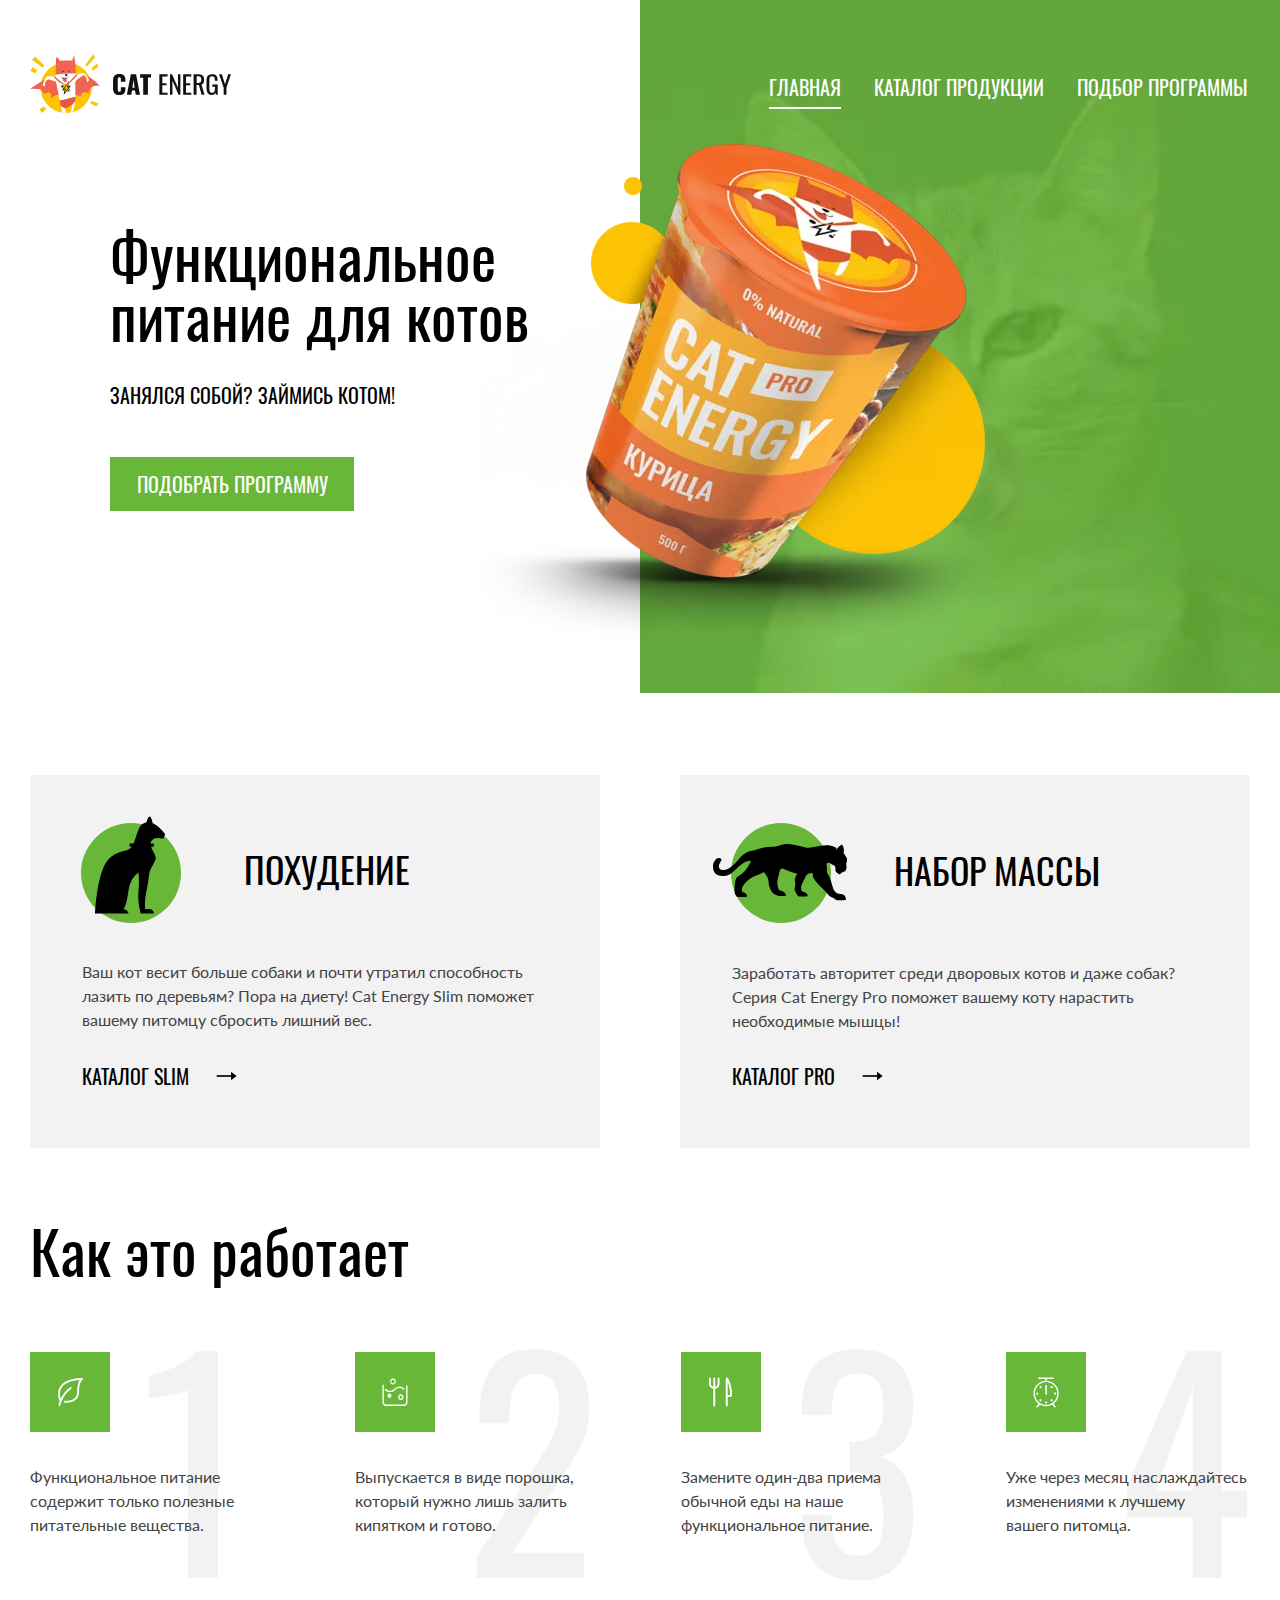
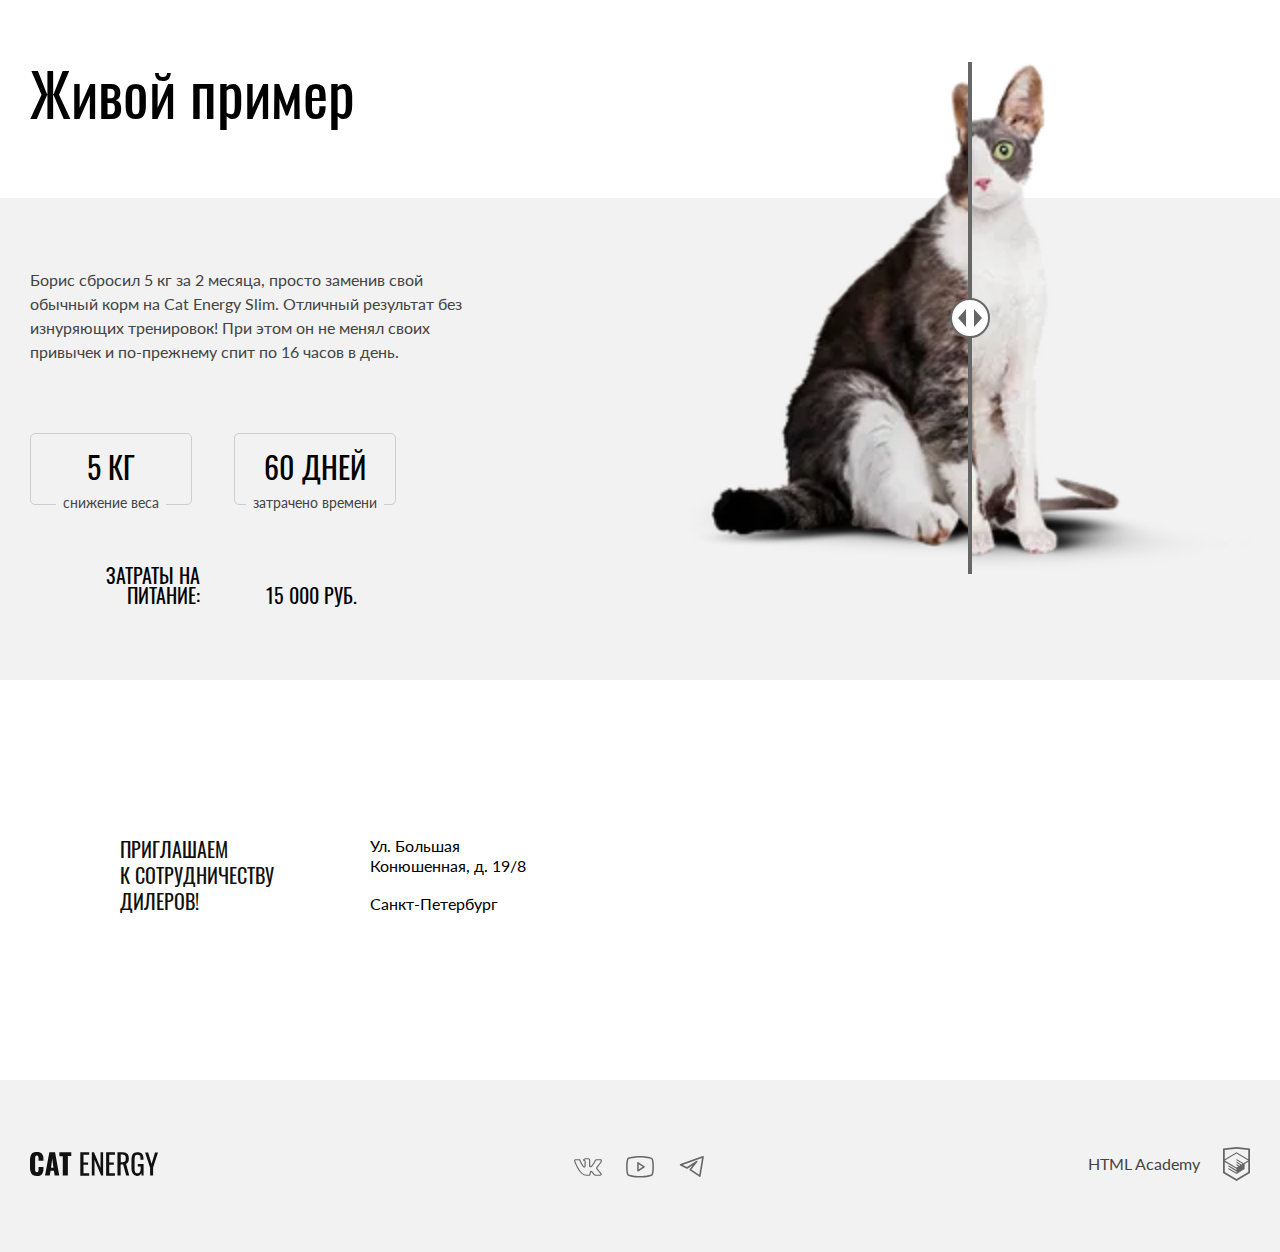
==== commit 8a211cd0: "Deploying to gh-pages from @ MurtazinRenat/2313589-cat-energy-31@33cb19f995b2d0ae5ad55fe9d02d53d8025" ====
--- a/index.html
+++ b/index.html
@@ -1 +1 @@
-<!DOCTYPE html><html class="page" lang="ru"><head><meta charset="UTF-8"><meta name="viewport" content="width=device-width,initial-scale=1"><title>Кэт энерджи</title><meta name="viewport" content="width=device-width,initial-scale=1"><link rel="stylesheet" href="styles/styles.css"><link rel="icon" href="favicon.ico"><!-- 32×32 --><link rel="icon" href="favicons/icon.svg" type="image/svg+xml"><link rel="apple-touch-icon" href="favicons/apple.png"><!-- 180×180 --><link rel="manifest" href="manifest.webmanifest"><script src="scripts/index.js" defer="defer"></script></head><body class="page__body page__body--background"><header class="header"><nav class="container navigation"><a class="header__logo header-logo" href="#"><picture><source media="(min-width: 1440px)" srcset="images/logo/logo-picture-desctop.svg" width="70" height="59" type="image/svg+xml"><source media="(min-width: 768px)" srcset="images/logo/logo-picture-tablet.svg" width="60" height="50" type="image/svg+xml"><img src="images/logo/logo-picture-mobile.svg" width="33" height="38" aria-hidden="true" alt="Логотип Кэт энерджи"></picture><img class="header-logo__text" src="images/logo/logo-text-header.svg" width="101" height="18" alt="Логотип Кэт энерджи"></a><button class="navigation__toggle" type="button"><span class="visually-hidden">Открыть меню.</span></button><ul class="navigation__list site-list site-list--closed"><li class="site-list__item site-list__item--current"><a class="site-list__link" href="#" aria-current="page">Главная</a></li><li class="site-list__item"><a class="site-list__link" href="catalog.html">Каталог продукции</a></li><li class="site-list__item site-list__item--bottom"><a class="site-list__link" href="form.html">Подбор программы</a></li></ul></nav></header><main class="page__content"><section class="hero"><div class="container"><h1 class="hero__title title title--primary">Функциональное питание для котов</h1><p class="hero__slogan">Занялся собой? Займись котом!</p><picture><source width="552" height="499" type="image/png" media="(min-width: 1440px)" srcset="images/index/hero-desctop@1x.png, images/index/hero-desctop@2x.png 2x"><source width="709" height="609" type="image/png" media="(min-width: 768px)" srcset="images/index/hero-tablet@1x.png, images/index/hero-tablet@2x.png 2x"><img class="hero__image" width="280" height="270" src="images/index/hero-mobile@1x.png" srcset="images/index/hero-mobile@2x.png 2x" alt="Функциональное питание Кэт Энерджи со вкусом курицы"></picture><a class="hero__button button button--primary" href="form.html">Подобрать программу</a></div></section><section class="programs"><div class="container"><h2 class="visually-hidden">Каталог программ Кэт энерджи</h2><ul class="programs__list"><li class="programs__item program program--slim"><h3 class="program__title">Похудение</h3><p class="program__description">Ваш кот весит больше собаки и почти утратил способность лазить по деревьям? Пора на диету! Cat Energy Slim поможет вашему питомцу сбросить лишний вес.</p><a class="program__link" href="catalog.html">Каталог Slim</a></li><li class="programs__item program program--pro"><h3 class="program__title">Набор массы</h3><p class="program__description">Заработать авторитет среди дворовых котов и даже собак? Серия Cat Energy Pro поможет вашему коту нарастить необходимые мышцы!</p><a class="program__link" href="catalog.html">Каталог Pro</a></li></ul></div></section><section class="description"><div class="container"><h2 class="description__title title title--secondary">Как это работает</h2><ol class="description__list"><li class="description__item description__item--healthy"><p class="description__text">Функциональное питание содержит только полезные питательные вещества.</p></li><li class="description__item description__item--simple"><p class="description__text">Выпускается в виде порошка, который нужно лишь залить кипятком и готово.</p></li><li class="description__item description__item--tasty"><p class="description__text">Замените один-два приема обычной еды на наше функциональное питание.</p></li><li class="description__item description__item--fast"><p class="description__text">Уже через месяц наслаждайтесь изменениями к лучшему вашего питомца.</p></li></ol></div></section><section class="example"><div class="container"><h2 class="example__title secondary-title">Живой пример</h2><p class="example__text">Борис сбросил 5 кг за 2 месяца, просто заменив свой обычный корм на Cat Energy Slim. Отличный результат без изнуряющих тренировок! При этом он не менял своих привычек и по-прежнему спит по 16 часов в день.</p><dl class="example__list"><div class="example__item"><dt class="example__amount">5 кг</dt><dd class="example__description">Снижение веса</dd></div><div class="example__item"><dt class="example__amount">60 дней</dt><dd class="example__description">Затрачено времени</dd></div><div class="example__item example__item--line"><dt class="example__amount">15 000 руб.</dt><dd class="example__description">Затраты на питание:</dd></div></dl><div class="slider"><picture><source width="560" height="512" type="image/png" media="(min-width: 1440px)" srcset="images/slider/cat-before-tablet@1x.png, images/slider/cat-before-tablet@2x.png 2x"><source width="560" height="512" type="image/png" media="(min-width: 768px)" srcset="images/slider/cat-before-tablet@1x.png, images/slider/cat-before-tablet@2x.png 2x"><img class="slider__image" width="140" height="256" src="images/slider/cat-before-mobile@1x.png" srcset="images/slider/cat-before-mobile@2x.png 2x" alt="Кот с лишним весом"></picture><picture><source width="560" height="512" type="image/png" media="(min-width: 1440px)" srcset="images/slider/cat-after-tablet@1x.png, images/slider/cat-after-tablet@2x.png 2x"><source width="560" height="512" type="image/png" media="(min-width: 768px)" srcset="images/slider/cat-after-tablet@1x.png, images/slider/cat-after-tablet@2x.png 2x"><img class="slider__image" width="140" height="256" src="images/slider/cat-after-mobile@1x.png" srcset="images/slider/cat-after-mobile@2x.png 2x" alt="Кот стройного телосложения"></picture><button class="slider__change-image" type="button"><svg class="slider__change-image-separator" width="40" height="256"><use href="icons/stack.svg#index_slider-separator"></use></svg> <span class="visually-hidden">Ползунок для смены изображения.</span></button></div></div></section><section class="invite"><div class="invite__wrapper container"><h2 class="visually-hidden">Адрес магазина.</h2><p class="invite__headline">Приглашаем к сотрудничеству дилеров!</p><address class="invite__address"><p class="invite__text">Ул. Большая Конюшенная, д. 19/8 Санкт-Петербург</p></address><picture><source width="1440" height="400" type="image/png" media="(min-width: 1440px)" srcset="images/map/map-desctop@1x.png, images/map/map-desctop@2x.png 2x"><source width="768" height="400" type="image/png" media="(min-width: 768px)" srcset="images/map/map-tablet@1x.png, images/map/map-tablet@2x.png 2x"><img class="invite__map" width="320" height="362" src="images/map/map-mobile@1x.png" srcset="images/map/map-mobile@2x.png 2x" alt="Карта с местоположением офиса Кэт энерджи"></picture></div></section></main><footer class="footer"><div class="footer__wrapper container"><a class="footer__logo footer-logo" href="#" aria-label="Логотип Кэт Энерджи."><svg class="footer-logo__text" width="128" height="24" aria-hidden="true"><use href="icons/stack.svg#logo_logo-text-footer"></use></svg></a><section class="footer__social social"><div class="social__wrapper"><h2 class="visually-hidden">Мы в социальных сетях.</h2><ul class="social__list"><li class="social__item"><a class="social__link social__link--vk" href="https://vk.com/htmlacademy"><span class="visually-hidden">Вконтакте.</span></a></li><li class="social__item"><a class="social__link social__link--youtube" href="https://www.youtube.com/user/htmlacademy"><span class="visually-hidden">Ютюб.</span></a></li><li class="social__item"><a class="social__link social__link--telegram" href="https://t.me/htmlacademy"><span class="visually-hidden">Телеграм.</span></a></li></ul></div></section><a class="footer__academy academy-logo" href="https://htmlacademy.ru/intensive/adaptive" aria-label="Логотип HTML Академии."><span class="academy-logo__text">HTML Academy</span> <svg class="academy-logo__icon" width="27" height="34" aria-hidden="true"><use href="icons/stack.svg#logo_logo-html-academy"></use></svg></a></div></footer></body></html>+<!DOCTYPE html><html class="page" lang="ru"><head><meta charset="UTF-8"><meta name="viewport" content="width=device-width,initial-scale=1"><title>Кэт энерджи</title><meta name="viewport" content="width=device-width,initial-scale=1"><link rel="stylesheet" href="styles/styles.css"><link rel="icon" href="favicon.ico"><!-- 32×32 --><link rel="icon" href="favicons/icon.svg" type="image/svg+xml"><link rel="apple-touch-icon" href="favicons/apple.png"><!-- 180×180 --><link rel="manifest" href="manifest.webmanifest"><script src="scripts/index.js" defer="defer"></script></head><body class="page__body"><div class="page__background-wrapper"><header class="page__header page__header--background" data-test="header"><nav class="navigation container"><div class="navigation__wrapper"><a class="header-logo" href="#"><picture><source media="(min-width: 1220px)" srcset="images/logo/logo-picture-desctop.svg" width="70" height="59" type="image/svg+xml"><source media="(min-width: 768px)" srcset="images/logo/logo-picture-tablet.svg" width="60" height="50" type="image/svg+xml"><img class="header-logo__image" src="images/logo/logo-picture-mobile.svg" width="33" height="38" aria-hidden="true" alt="Логотип Кэт энерджи"></picture><img class="header-logo__text" src="images/logo/logo-text-header.svg" width="101" height="18" alt="Логотип Кэт энерджи"> </a><button class="navigation__toggle navigation__toggle--nojs" type="button"><span class="visually-hidden navigation__open">Открыть меню.</span></button></div><ul class="navigation__list site-list site-list--closed site-list--background site-list--nojs"><li class="site-list__item site-list__item--current"><a class="site-list__link site-list__link--current site-list__link--index" href="#" aria-current="page">Главная</a></li><li class="site-list__item"><a class="site-list__link site-list__link--index" href="catalog.html">Каталог продукции</a></li><li class="site-list__item"><a class="site-list__link site-list__link--index" href="form.html">Подбор программы</a></li></ul></nav></header><main class="page__content page__content--background"><section class="page__hero hero" data-test="hero"><div class="hero__wrapper container"><h1 class="hero__title title title--primary">Функциональное питание&nbsp;для&nbsp;котов</h1><p class="hero__slogan">Занялся собой? Займись котом!</p><div class="hero__image-wrapper"><picture><source type="image/webp" media="(min-width: 1024px)" srcset="images/index/hero-desctop@1x.webp, images/index/hero-desctop@2x.webp 2x" width="552" height="499"><source type="image/webp" media="(min-width: 640px)" srcset="images/index/hero-tablet@1x.webp, images/index/hero-tablet@2x.webp 2x" width="709" height="609"><source type="image/webp" srcset="images/index/hero-mobile@1x.webp, images/index/hero-mobile@2x.webp 2x" width="280" height="270"><source width="552" height="499" type="image/png" media="(min-width: 1220px)" srcset="images/index/hero-desctop@1x.png, images/index/hero-desctop@2x.png 2x"><source width="709" height="609" type="image/png" media="(min-width: 768px)" srcset="images/index/hero-tablet@1x.png, images/index/hero-tablet@2x.png 2x"><img class="hero__image" width="280" height="270" src="images/index/hero-mobile@1x.png" srcset="images/index/hero-mobile@2x.png 2x" alt="Функциональное питание Кэт Энерджи со вкусом курицы"></picture></div><a class="hero__button button button--primary" href="form.html">Подобрать программу</a></div></section><section class="programs" data-test="programs"><div class="programs__wrapper container"><h2 class="visually-hidden">Каталог программ Кэт энерджи</h2><ul class="programs__list"><li class="program program--slim"><h3 class="program__title">Похудение</h3><p class="program__description">Ваш кот весит больше собаки и почти утратил способность лазить по деревьям? Пора на диету! Cat Energy&nbsp;Slim поможет вашему питомцу сбросить лишний вес.</p><a class="program__link" href="catalog.html">Каталог Slim</a></li><li class="program program--pro"><h3 class="program__title">Набор массы</h3><p class="program__description">Заработать авторитет среди дворовых котов и даже собак? Серия Cat&nbsp;Energy&nbsp;Pro поможет вашему коту нарастить необходимые мышцы!</p><a class="program__link" href="catalog.html">Каталог Pro</a></li></ul></div></section><section class="description" data-test="features"><div class="description__wrapper container"><h2 class="description__title title title--secondary">Как это работает</h2><ol class="description__list"><li class="description__item description__item--healthy"><p class="description__text">Функциональное питание содержит только полезные питательные вещества.</p></li><li class="description__item description__item--simple"><p class="description__text">Выпускается в виде порошка, который нужно лишь залить кипятком и готово.</p></li><li class="description__item description__item--tasty"><p class="description__text">Замените один-два приема обычной еды на наше функциональное питание.</p></li><li class="description__item description__item--fast"><p class="description__text">Уже через месяц наслаждайтесь изменениями к лучшему вашего&nbsp;питомца.</p></li></ol></div></section><section class="example" data-test="proof"><div class="example__wrapper container"><h2 class="example__title title title--secondary">Живой пример</h2><p class="example__text">Борис сбросил 5&nbsp;кг за 2 месяца, просто заменив свой обычный корм на Cat Energy Slim. Отличный результат без изнуряющих тренировок! При этом он не менял своих привычек и по-прежнему спит по 16 часов в день.</p><dl class="example__list"><div class="example__item"><dt class="example__description">Снижение<br>&nbsp;веса</dt><dd class="example__amount">5 кг</dd></div><div class="example__item"><dt class="example__description">Затрачено<br>&nbsp;времени</dt><dd class="example__amount">60 дней</dd></div><div class="example__item example__item--line"><dt class="example__description">Затраты на питание:</dt><dd class="example__amount">15&nbsp;000&nbsp;руб.</dd></div></dl><div class="example__slider slider"><div class="slider__image-wrapper slider__image-wrapper--before"><picture><source type="image/webp" media="(min-width: 500px)" srcset="images/slider/cat-before-tablet@1x.webp, images/slider/cat-before-tablet@2x.webp 2x" width="560" height="512"><source type="image/webp" srcset="images/slider/cat-before-mobile@1x.png, images/slider/cat-before-mobile@2x.png 2x" width="280" height="256"><source width="560" height="512" type="image/png" media="(min-width: 500px)" srcset="images/slider/cat-before-tablet@1x.png, images/slider/cat-before-tablet@2x.png 2x"><img class="slider__image slider__image--before" width="140" height="256" src="images/slider/cat-before-mobile@1x.png" srcset="images/slider/cat-before-mobile@2x.png 2x" alt="Кот с лишним весом"></picture></div><div class="slider__image-wrapper slider__image-wrapper--after"><picture><source type="image/webp" media="(min-width: 500px)" srcset="images/slider/cat-after-tablet@1x.webp, images/slider/cat-after-tablet@2x.webp 2x" width="560" height="512"><source type="image/webp" srcset="images/slider/cat-after-mobile@1x.png, images/slider/cat-after-mobile@2x.png 2x" width="280" height="256"><source width="560" height="512" type="image/png" media="(min-width: 500px)" srcset="images/slider/cat-after-tablet@1x.png, images/slider/cat-after-tablet@2x.png 2x"><img class="slider__image slider__image--after" width="140" height="256" src="images/slider/cat-after-mobile@1x.png" srcset="images/slider/cat-after-mobile@2x.png 2x" alt="Кот стройного телосложения"></picture></div><button class="slider__change-image" type="button"><svg class="slider__change-image-separator" width="40" height="40" aria-hidden="true"><use href="icons/stack.svg#index_slider-separator"></use></svg> <span class="visually-hidden">Ползунок для смены изображения.</span></button></div></div></section><section class="invite" data-test="contacts"><div class="container"><div class="invite__wrapper"><h2 class="visually-hidden">Адрес магазина.</h2><p class="invite__headline">Приглашаем к&nbsp;сотрудничеству дилеров!</p><address class="invite__address"><p class="invite__text">Ул.&nbsp;Большая Конюшенная,&nbsp;д.&nbsp;19/8</p><p class="invite__text">Санкт-Петербург</p></address></div></div><div class="invite__map map invite__map--nojs"><iframe class="map__interactive" src="https://yandex.ru/map-widget/v1/?um=constructor%3A4f4d75317c4feee721388542421a7ef2ab884ca936502e9de9c80456c1ccc30a&amp;source=constructor" height="362"></iframe><picture><source type="image/webp" media="(min-width: 1220px)" srcset="images/map/map-desctop@1x.webp, images/map/map-desctop@2x.webp 2x" width="1220" height="400"><source type="image/webp" media="(min-width: 768px)" srcset="images/map/map-tablet@1x.webp, images/map/map-tablet@2x.webp 2x" width="768" height="400"><source type="image/webp" srcset="images/map/map-mobile@1x.webp, images/map/map-mobile@2x.webp, 2x" width="320" height="362"><source width="1220" height="400" type="image/png" media="(min-width: 1220px)" srcset="images/map/map-desctop@1x.png, images/map/map-desctop@2x.png 2x"><source width="768" height="400" type="image/png" media="(min-width: 768px)" srcset="images/map/map-tablet@1x.png, images/map/map-tablet@2x.png 2x"><img class="invite__map-image invite__map-image--nojs" width="320" height="362" src="images/map/map-mobile@1x.png" srcset="images/map/map-mobile@2x.png 2x" alt="Карта с местоположением офиса Кэт энерджи"></picture></div></section></main></div><footer class="footer" data-test="footer"><div class="footer__wrapper container"><a class="footer__logo footer-logo" href="#" aria-label="Логотип Кэт Энерджи."><svg class="footer-logo__text" width="128" height="24" aria-hidden="true"><use href="icons/stack.svg#logo_logo-text-footer"></use></svg></a><section class="footer__social social"><h2 class="visually-hidden">Мы в социальных сетях.</h2><ul class="social__list"><li class="social__item"><a class="social__link social__link--vk" href="https://vk.com/htmlacademy"><span class="visually-hidden">Вконтакте.</span></a></li><li class="social__item"><a class="social__link social__link--youtube" href="https://www.youtube.com/user/htmlacademy"><span class="visually-hidden">Ютюб.</span></a></li><li class="social__item"><a class="social__link social__link--telegram" href="https://t.me/htmlacademy"><span class="visually-hidden">Телеграм.</span></a></li></ul></section><a class="footer__academy academy-logo" href="https://htmlacademy.ru/intensive/adaptive" aria-label="Логотип HTML Академии."><span class="academy-logo__text">HTML Academy</span> <svg class="academy-logo__icon" width="27" height="34" aria-hidden="true"><use href="icons/stack.svg#logo_logo-html-academy"></use></svg></a></div></footer><script src="https://api-maps.yandex.ru/2.1/?apikey=f0efd25a-59f7-45f0-a011-7aea5b12191f&lang=ru_RU" type="text/javascript"></script><script src="js/map.js"></script><script src="js/script.js"></script></body></html>--- a/styles/styles.css
+++ b/styles/styles.css
@@ -1 +1 @@
-@font-face{font-family:Oswald;font-style:normal;font-weight:400;src:url(../fonts/oswald/oswaldregular.woff2)format("woff2");font-display:swap}@font-face{font-family:Oswald;font-style:normal;font-weight:500;src:url(../fonts/oswald/oswaldmedium.woff2)format("woff2");font-display:swap}@font-face{font-family:Lato;font-style:normal;font-weight:400;src:url(../fonts/lato/Lato-Regular.woff2)format("woff2");font-display:swap}.visually-hidden{white-space:nowrap;-webkit-clip-path:inset(100%);clip-path:inset(100%);clip:rect(0 0 0 0);border:0;width:1px;height:1px;margin:-1px;padding:0;position:absolute;overflow:hidden}.academy-logo{text-decoration:none}.academy-logo__text{color:#444;font-family:Lato,Arial,sans-serif;font-size:16px;font-weight:400;line-height:20px}.academy-logo__text:active{opacity:.3}.academy-logo__icon{color:#666}.academy-logo__icon:hover,.academy-logo__icon:focus{color:#68b738}.academy-logo__icon:active{opacity:.3}.button{text-transform:uppercase;border:none;place-content:center;margin:0;padding:10px 44px;font-family:Oswald,Arial,sans-serif;font-size:16px;font-weight:400;line-height:20px;text-decoration:none;display:grid}.button--primary{color:#fff;background-color:#68b738}.button--secondary{color:#444;background-color:#f2f2f2}.container{width:280px;margin:0 auto}@media (width>=768px){.container{width:704px}}@media (width>=1280px){.container{width:1220px}}.page{font-family:Oswald,Arial,sans-serif;font-size:14px;line-height:18px}.page__body{color:#000;background-color:#fff;margin:0}@media (width>=1280px){.page__body--background{background-image:url(../images/index/hero-cat@2x.jpg);background-position:100% 0;background-repeat:no-repeat;background-size:720px 694px}}.title{font-size:36px;font-weight:400}.title--primary{line-height:36px}.title--secondary{line-height:40px}@media (width>=768px){.header__navigation{margin:0 auto}}.navigation{justify-content:space-between;display:flex}.navigation__toggle{background-color:#0000;background-image:url(../icons/stack.svg#mobile_hamburger-button-mobile);background-repeat:no-repeat;background-size:24px;border:none;width:24px;height:24px;margin:0;padding:0}@media (width>=768px){.navigation__toggle{display:none}}@media (width<=767px){.navigation__list{width:100%;position:absolute;top:65px;left:0}}.site-list{text-align:center;flex-direction:column;margin:0;padding:0;list-style:none;display:flex}.site-list--closed{display:none}@media (width<=767px){.site-list{background-color:#fff}}@media (width>=768px){.site-list{flex-direction:row;display:flex}}.site-list__item{position:relative}@media (width<=767px){.site-list__item:before{content:"";background-color:#e6e6e6;height:1px;position:absolute;left:0;right:0}.site-list__item--bottom:after{content:"";background-color:#e6e6e6;height:1px;position:absolute;bottom:0;left:0;right:0}}.site-list__item .site-list__link{text-transform:uppercase;color:#000;padding:22px 75px 24px;font-size:20px;font-weight:400;line-height:20px;text-decoration:none;display:block}@media (width>=768px){.site-list__item .site-list__link{padding:12px 16px}}@media (width>=1280px){.site-list__item .site-list__link{color:#fff;padding:15px 16px}}.hero{color:#fff;text-align:center;background-color:#68b738;background-image:url(../images/index/hero-cat@1x.jpg),linear-gradient(#62a63b 302px,#fff 302px);background-position:50%;background-repeat:no-repeat}@media (width>=768px){.hero{color:#000;background-color:#fff;background-image:none}}@media (width>=1280px){.hero{color:#000;background:0 0}}.hero__title{margin:0}.hero__slogan{text-transform:uppercase;margin:0;line-height:14px}.programs__list{gap:20px;margin:0;padding:0;list-style:none;display:grid}@media (width>=768px){.programs__list{gap:20px}}@media (width>=1280px){.programs__list{grid-template-columns:repeat(2,1fr);gap:80px}}.programs__item{position:relative}.program{background-color:#f2f2f2}.program:before{content:"";background-color:#68b738;border-radius:50%;width:50px;height:50px;position:absolute}.program:after{content:"";position:absolute}.program--slim:after{content:"";background-image:url(../icons/stack.svg#index_cat-slim-mobile);background-position:50%;background-repeat:no-repeat;background-size:36px 50px;width:36px;height:50px}.program--pro:after{background-image:url(../icons/stack.svg#index_cat-pro-mobile);background-position:50%;background-repeat:no-repeat;background-size:67px 28px;width:67px;height:28px}.program__title{text-transform:uppercase;margin:0;font-size:24px;font-weight:400;line-height:37px}.program__description{color:#444;margin:0;font-family:Lato,Arial,sans-serif}.program__link{color:#000;text-transform:uppercase;font-size:16px;line-height:16px;text-decoration:none;position:relative}.program__link:after{content:"";background-image:url(../icons/stack.svg#index_icon-arrow-24);background-position:50%;background-repeat:no-repeat;background-size:24px 12px;width:32px;height:12px;position:absolute}.program__link:hover,.program__link:focus:after{content:"";background-image:url(../icons/stack.svg#index_icon-arrow-32);background-position:50%;background-repeat:no-repeat;background-size:32px 12px;width:32px;height:12px;position:absolute}.program__link:active{opacity:.3}.description__title{margin:0}.description__list{counter-reset:0;margin:0;padding:0;list-style:none;display:grid}@media (width>=768px){.description__list{grid-template-columns:repeat(2,1fr);gap:37px 58px}}@media (width>=1280px){.description__list{grid-template-columns:repeat(4,1fr);gap:81px}}.description__item{counter-increment:enumerator 1;position:relative}.description__item:before{content:"";background-color:#68b738;background-position:50%;background-repeat:no-repeat;width:60px;height:60px;position:absolute}.description__item:after{content:counter(enumerator);color:#f2f2f2;z-index:-1;font-size:280px;position:absolute}.description__item--healthy:before{background-image:url(../icons/stack.svg#index_healthy-icon);background-size:25px 28px}.description__item--simple:before{background-image:url(../icons/stack.svg#index_simple-icon);background-size:26px 29px}.description__item--tasty:before{background-image:url(../icons/stack.svg#index_tasty-icon);background-size:25px 30px}.description__item--fast:before{background-image:url(../icons/stack.svg#index_fast-icon);background-size:26px 31px}.description__text{color:#444;margin:0;font-family:Oswald,Arial,sans-serif}.description__text:before{content:"";background-repeat:no-repeat;background-size:contain;width:60px;height:60px;display:inline-block}.description__text--healthy:before{background-image:url(../icons/stack.svg#index_healthy-icon)}.description__text--simple:before{background-image:url(../icons/stack.svg#index_simple-icon)}.description__text--tasty:before{background-image:url(../icons/stack.svg#index_tasty-icon)}.description__text--fast:before{background-image:url(../icons/stack.svg#index_fast-icon)}.example{background-color:#eaeaea}@media (width>=768px){.example{background-image:linear-gradient(#fff 619px,#eaeaea 619px)}}@media (width>=1280px){.example{background-image:linear-gradient(#fff 135px,#eaeaea 135px)}}.example__title{margin:0}.example__text{color:#444;margin:0;font-family:Lato,Arial,sans-serif}.example__list{margin:0}.example__item--line{text-transform:uppercase}.example__item--line .example__description,.example__item--line .example__amount{color:#000;font-family:Oswald,Arial,sans-serif;font-size:14px;line-height:20px}.example__amount{text-transform:uppercase;margin:0;font-size:24px;line-height:24px}.example__description{color:#444;font-family:Lato,Arial,sans-serif;font-size:12px;line-height:12px}.slider{position:relative}.slider__change-image-separator{color:#666;cursor:pointer;background:0 0;border:none}.slider__change-image-separator:hover,.slider__change-image-separator:focus{color:#68b738;outline:none}.slider__change-image-separator:active{color:#5eaa2f;opacity:.6}.invite--secondary{background-color:#f2f2f2}@media (width>=1280px){.invite__wrapper{width:565px}}.invite__headline{color:#111;text-transform:uppercase;margin:0;font-size:16px;line-height:20px}.invite__address{font-family:Lato,Arial,sans-serif;font-style:normal;line-height:20px}.invite__text,.catalog__title{margin:0}.cards{margin:0;padding:0;list-style:none;display:grid}@media (width>=768px){.cards{grid-template-columns:repeat(2,1fr);gap:141px 60px}}@media (width>=1280px){.cards{grid-template-columns:repeat(4,1fr);gap:143px 80px}}@media (width>=768px){.card{background-color:#f2f2f2}}.card__caption-link{color:#222;text-decoration:none}.card__caption{text-transform:uppercase;font-size:16px;font-weight:400;line-height:20px}.card__feature-list{margin:0}.card__feature-item{color:#444;font-family:Lato,Arial,sans-serif;font-size:12px;line-height:16px}.card__amount{margin:0}.showing:before{content:"";background-image:url(../icons/stack.svg#catalog_icon-plus-30);background-repeat:no-repeat;background-size:contain;width:30px;height:30px;margin:0 auto 25px;display:block}@media (width>=768px){.showing:before{content:"";background-image:url(../icons/stack.svg#catalog_icon-plus-60);background-repeat:no-repeat;background-size:contain;width:60px;height:60px;margin:0 auto 25px;display:block}}.showing__title{color:#111;text-transform:uppercase;margin:0;font-size:16px;line-height:20px}.showing__description{margin:0;font-family:Lato,Arial,sans-serif;font-size:12px;line-height:16px}.extra-products__title{margin:0;font-size:24px;font-weight:400;line-height:24px}.extras{margin:0;padding:0;list-style:none}.extras__caption{margin:0;font-size:16px;font-weight:400;line-height:16px}.extras__features{color:#444;margin:0;font-family:Lato,Arial,sans-serif;font-size:14px;line-height:14px}.extras__value,.extras__price{margin:0}.promotion{background-color:#68b738;background-image:url(../images/catalog/promotion-cat@1x.jpg);background-position:50%;background-repeat:no-repeat}.promotion:before{content:"";background-image:url(../icons/stack.svg#catalog_icon-gift-mibile);background-repeat:no-repeat;width:78px;height:80px;margin:0 auto 48px;display:block}.promotion__text{text-align:center;color:#fff;margin:0 auto;font-family:Lato,Arial,sans-serif;font-size:16px;line-height:20px}.footer{background-color:#f2f2f2}.footer__wrapper{flex-direction:column;display:flex}@media (width>=768px){.footer__wrapper{flex-direction:row;justify-content:space-between}}.footer-logo__text{color:#111;width:128px;height:24px}.footer-logo__text:hover,.footer-logo__text:focus{color:#3e3e3e}.footer-logo__text:active{opacity:#6b6b6b}.social__list{max-width:132px;margin:0 auto;padding:0;list-style:none}.social__item{position:relative}.social__link{background-color:#666;width:30px;height:20px;position:absolute}.social__link--vk{background-position:50%;background-repeat:no-repeat;-webkit-mask-image:url(../icons/stack.svg#social_vkontakte);mask-image:url(../icons/stack.svg#social_vkontakte)}.social__link--youtube{background-position:50%;background-repeat:no-repeat;-webkit-mask-image:url(../icons/stack.svg#social_youtube);mask-image:url(../icons/stack.svg#social_youtube)}.social__link--telegram{background-position:50%;background-repeat:no-repeat;-webkit-mask-image:url(../icons/stack.svg#social_telegram);mask-image:url(../icons/stack.svg#social_telegram)}.social__link:hover,.social__link:focus{background-color:#68b738}.social__link:active{opacity:.3}+@font-face{font-family:Oswald;font-style:normal;font-weight:400;src:url(../fonts/oswald/oswaldregular.woff2)format("woff2");font-display:swap}@font-face{font-family:Oswald;font-style:normal;font-weight:500;src:url(../fonts/oswald/oswaldmedium.woff2)format("woff2");font-display:swap}@font-face{font-family:Lato;font-style:normal;font-weight:400;src:url(../fonts/lato/Lato-Regular.woff2)format("woff2");font-display:swap}*,:before,:after{box-sizing:border-box}.ymaps-2-1-79-map-copyrights-promo,.ymaps-2-1-79-copyright{visibility:hidden}.visually-hidden{white-space:nowrap;-webkit-clip-path:inset(100%);clip-path:inset(100%);clip:rect(0 0 0 0);border:0;width:1px;height:1px;margin:-1px;padding:0;position:absolute;overflow:hidden}.academy-logo{justify-content:space-between;align-items:center;text-decoration:none;display:flex}@media (width>=768px){.academy-logo{gap:23px;padding:0}}.academy-logo__text{color:#444;font-family:Lato,Arial,sans-serif;font-size:16px;font-weight:400;line-height:20px}.academy-logo__text:active{opacity:.3}.academy-logo__icon{color:#666;width:27px;height:34px}.academy-logo__icon:hover,.academy-logo__icon:focus{color:#68b738}.academy-logo__icon:active{opacity:.3}.button{text-transform:uppercase;cursor:pointer;border:none;place-content:center;margin:0;padding:10px 44px;font-family:Oswald,Arial,sans-serif;font-size:16px;font-weight:400;line-height:20px;text-decoration:none;display:grid}@media (width>=768px){.button{font-size:20px;line-height:26px}}@media (width>=1280px){.button{font-size:20px;line-height:26px}}.button--primary{color:#fff;background-color:#68b738}.button--primary:hover{background-color:#5eaa2f}.button--primary:active{color:#ffffff4d;background-color:#5eaa2f}.button--secondary{color:#444;background-color:#f2f2f2}.button--secondary:hover{background-color:#ebebeb}.button--secondary:active{color:#4444444d;background-color:#ebebeb}.container{width:calc(100% - 40px);margin:0 auto}@media (width>=768px){.container{width:calc(100% - 60px)}}@media (width>=1280px){.container{width:calc(100% - 80px)}}.invite{position:relative}.invite--secondary{background-color:#f2f2f2}.invite__wrapper{flex-wrap:wrap;justify-content:space-between;gap:8px;padding:27px 0 25px;display:flex}@media (width>=768px){.invite__wrapper{gap:0;padding:61px 40px}}@media (width>=1280px){.invite__wrapper{z-index:1;background-color:#fff;align-items:start;gap:10px;width:565px;padding:61px 75px 60px 80px;position:absolute;top:95px}}.invite__headline{color:#111;text-transform:uppercase;max-width:130px;margin:0;font-size:16px;font-weight:400;line-height:20px}@media (width>=768px){.invite__headline{max-width:165px;font-size:20px;line-height:26px}}@media (width>=1280px){.invite__headline{font-size:20px;line-height:26px}}.invite__address{max-width:140px;font-family:Lato,Arial,sans-serif;font-size:14px;font-style:normal;line-height:20px}@media (width>=768px){.invite__address{text-align:right;gap:2rem;max-width:160px;font-size:16px;line-height:20px;display:grid}}@media (width>=1280px){.invite__address{text-align:left;gap:18px;font-size:16px;line-height:20px}}.invite__text{margin:0}.invite__map{width:100%;height:362px;display:block;overflow:hidden}@media (width>=768px){.invite__map{height:400px}}.invite__map--nojs{display:none}.invite__map-image{object-fit:cover;width:100%;height:362px;display:none}@media (width>=768px){.invite__map-image{height:400px}}.invite__map-image--nojs{display:block}.page{font-family:Oswald,Arial,sans-serif;font-size:3.125vw}@media (width>=768px){.page{font-size:1.30208vw}}@media (width>=1280px){.page{font-size:.694444vw}}.page__body{color:#000;background-color:#fff;grid-template-rows:auto 1fr auto;min-height:100vh;margin:0;display:grid;position:relative}.page__background-wrapper{min-width:100%}@media (width>=1280px){.page__background-wrapper{grid-template-rows:repeat(3,auto);display:grid}.page__header{grid-area:1/1/2/-1}}.page__content{min-width:100%}@media (width>=1280px){.page__content--background{grid-area:1/1/-1/-1}}.page__hero{max-width:2200px;margin:0 auto}.title{font-size:36px;font-weight:400}.title--primary{line-height:36px}.title--secondary{line-height:40px}@media (width>=768px){.title{font-size:60px;line-height:60px}}@media (width>=1280px){.title{font-size:60px;line-height:60px}}.title-line{position:relative}.title-line:before{content:"";z-index:-1;background-color:#68b738;width:100vw;height:2px;position:absolute;top:11px;left:55%;transform:translate(-50%)}@media (width>=768px){.title-line:before{width:calc(100% + 60px);top:13px}}@media (width>=1280px){.title-line:before{width:100vw;top:18px}}@media (width>=768px){.title-line--short:after{content:"";z-index:-1;background-color:#68b738;width:100vw;height:2px;position:absolute;top:13px;right:0;transform:translate(-50%)}}@media (width>=1280px){.title-line--short:after{top:18px;transform:translate(-70%)}}.header-logo{text-decoration:none}@media (width<=320px){.header-logo{width:33px;height:38px}}@media (width>=768px){.header-logo{align-items:center;gap:13px;width:174px;height:50px;display:flex}}@media (width>=1280px){.header-logo{min-width:202px;height:59px}}.header-logo:hover{opacity:.8}.header-logo:focus-visible{outline:2px solid #444}.header-logo:active{opacity:.6}.header-logo__image{object-fit:contain;width:35px;height:auto}@media (width>=768px){.header-logo__image{width:60px}}@media (width>=1280px){.header-logo__image{width:70px}}.header-logo__text{width:101px;height:auto}@media (width<=320px){.header-logo__text{fill:#111;position:absolute;top:50%;left:50%;transform:translate(-50%,-50%)}}@media (width>=768px){.header-logo__text{fill:#444}}@media (width>=1280px){.header-logo__text{width:118px}}.navigation{z-index:2;position:relative}@media (width>=768px){.navigation{justify-content:space-between;align-items:start;padding-top:25px;display:flex}}@media (width>=1280px){.navigation{width:1280px;padding-top:55px;padding-left:30px}}.navigation__wrapper{justify-content:space-between;align-items:center;padding:13px 0 14px;display:flex;position:relative}@media (width>=768px){.navigation__wrapper{padding:0}}@media (width<=320px){.navigation__wrapper--decor:after{content:"";background-color:#ebebeb;width:calc(100% + 40px);height:1px;position:absolute;bottom:0;left:-20px}}.navigation__wrapper--decor+.navigation__list{border:none}.navigation__toggle{cursor:pointer;background-color:#0000;background-image:url(../icons/stack.svg#mobile_hamburger-button-mobile);background-repeat:no-repeat;background-size:contain;border:none;width:24px;height:24px;padding:0}@media (width>=768px){.navigation__toggle{display:none}}.navigation__toggle--closed{background-image:url(../icons/stack.svg#mobile_close-button-mobile);background-position:50%;background-size:contain}.navigation__toggle--nojs{display:none}@media (width<=320px){.navigation__list{z-index:2;border-top:1px solid #ebebeb;width:calc(100% + 40px);position:absolute;top:65px;left:-20px}}@media (width>=768px){.navigation__list{max-width:450px}}@media (width>=1280px){.navigation__list{max-width:550px}}.site-list{text-align:center;flex-direction:column;margin:0;padding:0;list-style:none;display:flex}.site-list--closed{display:none}@media (width<=320px){.site-list{background-color:#fff}.site-list--nojs{width:100%;display:block;position:static}}@media (width>=768px){.site-list{flex-flow:wrap;justify-content:end;gap:34px;padding-right:4px;display:flex}}@media (width>=1280px){.site-list{gap:33px;padding-right:32px}.site-list--background{color:#fff}.site-list--background .site-list__item--current:after{background-color:#fff}}.site-list__item{position:relative}@media (width<=320px){.site-list__item{border-bottom:1px solid #e6e6e6}}@media (width>=768px){.site-list__item--current:after{content:"";background-color:#68b738;height:2px;position:absolute;bottom:3px;left:0;right:0}}.site-list__link{text-transform:uppercase;color:#000;padding:23px 27px 22px;font-size:20px;font-weight:400;line-height:20px;text-decoration:none;display:block}@media (width>=768px){.site-list__link{padding:14px 0 12px;font-size:18px;line-height:24px}}@media (width>=1280px){.site-list__link{padding:20px 0 13px;font-size:20px;line-height:24px}.site-list__link--index{color:#fff}}.site-list__link:hover{opacity:.6}.site-list__link:active{opacity:.3}.site-list__link--current{cursor:default}.site-list__link--current:hover,.site-list__link--current:active{opacity:1}.hero{text-align:center;color:#fff;background-image:-webkit-image-set(url(../images/index/hero-cat@2x.webp) 2x type("image/webp"),url(../images/index/hero-cat@1x.webp) 1x type("image/webp"),url(../images/index/hero-cat@2x.jpg) 2x,url(../images/index/hero-cat@1x.jpg) 1x),-webkit-linear-gradient(90deg,#64a73d 50%,#62a53b 50%);background-image:image-set("../images/index/hero-cat@2x.webp" 2x type("image/webp"),"../images/index/hero-cat@1x.webp" 1x type("image/webp"),"../images/index/hero-cat@2x.jpg" 2x,"../images/index/hero-cat@1x.jpg" 1x),linear-gradient(90deg,#64a73d 50%,#62a53b 50%);background-position:top;background-repeat:no-repeat;background-size:100%,320px 302px,100%;min-height:495px;padding-top:27px}@media (width>=768px){.hero{text-align:left;color:#000;background-color:#fff;background-image:none;padding-top:64px}}@media (width>=1280px){.hero{background-image:-webkit-image-set(url(../images/index/hero-cat@2x.webp) 2x type("image/webp"),url(../images/index/hero-cat@1x.webp) 1x type("image/webp"),url(../images/index/hero-cat@2x.jpg) 2x,url(../images/index/hero-cat@1x.jpg) 1x),-webkit-linear-gradient(90deg,#fff 50%,#63a63d 50%);background-image:image-set("../images/index/hero-cat@2x.webp" 2x type("image/webp"),"../images/index/hero-cat@1x.webp" 1x type("image/webp"),"../images/index/hero-cat@2x.jpg" 2x,"../images/index/hero-cat@1x.jpg" 1x),linear-gradient(90deg,#fff 50%,#63a63d 50%);background-position:100% 100%,100%;background-repeat:no-repeat;background-size:min(72rem,50%,908px),100%;padding-top:143px}}@media (width>=768px){.hero__wrapper{grid-template-rows:repeat(10,min-content);grid-template-columns:repeat(2,auto);padding-left:90px;display:grid}}@media (width>=1280px){.hero__wrapper{width:1280px;min-height:550px;margin-bottom:82px;padding-left:80px}}.hero__title{max-width:250px;margin:0 auto 25px}@media (width>=768px){.hero__title{grid-column:1/2;min-width:440px;margin:0 0 41px}}@media (width>=1280px){.hero__title{margin-bottom:40px;padding-top:82px;padding-left:30px}}.hero__slogan{text-transform:uppercase;margin:0 0 29px;font-size:14px;line-height:14px}@media (width>=768px){.hero__slogan{grid-column:1/2;max-width:460px;margin-bottom:50px;font-size:20px;line-height:20px}}@media (width>=1280px){.hero__slogan{margin-bottom:52px;padding-left:30px;font-size:20px;line-height:20px}}.hero__image-wrapper{width:280px;max-width:350px;margin:0 auto 3px}@media (width>=768px){.hero__image-wrapper{grid-column:2/-1;grid-row-end:-1;width:708px;max-width:none;height:609px;margin:-93px 0 0 -530px}}@media (width>=1280px){.hero__image-wrapper{grid-row:1/-1;width:552px;height:499px;margin:0 0 0 -295px}}.hero__image{object-fit:contain;width:100%;height:auto;display:block}.hero__button{padding:11px 44px;font-size:16px;line-height:18px}@media (width>=768px){.hero__button{grid-column:1/2;max-width:244px;margin-bottom:10px;padding:14px 26px;font-size:20px;line-height:26px}}@media (width>=1280px){.hero__button{margin-left:30px;font-size:20px;line-height:26px}}@media (width>=768px){.programs__wrapper{margin-bottom:45px}}@media (width>=1280px){.programs__wrapper{width:1220px;margin-bottom:72px}}.programs__list{gap:20px;margin:0;padding:5px 0;list-style:none;display:grid}@media (width>=768px){.programs__list{gap:30px;padding:0}}@media (width>=1280px){.programs__list{grid-template-columns:repeat(2,1fr);gap:80px}}.program{background-color:#f2f2f2;grid-template-columns:69px 1fr;align-items:start;padding:21px 22px 15px;display:grid;position:relative}@media (width>=768px){.program{grid-template-columns:393px auto;grid-auto-flow:dense}}@media (width>=1280px){.program{grid-template-columns:162px 1fr}}@media (width>=768px){.program--slim{padding:77px 63px 58px 52px}}@media (width>=1280px){.program--slim{padding:44px 61px 58px 52px}}.program--pro{padding-top:24px}@media (width>=768px){.program--pro{padding:77px 29px 58px 52px}}@media (width>=1280px){.program--pro{padding:47px 61px 58px 52px}}.program:before{content:"";background-color:#68b738;border-radius:50%;width:50px;height:50px;display:block;position:absolute;top:25px;left:21px}@media (width>=768px){.program:before{width:200px;height:200px;top:92px;left:444px}}@media (width>=1280px){.program:before{width:100px;height:100px;margin:0;top:48px;left:51px}}.program:after{content:"";background-position:50%;background-repeat:no-repeat;background-size:contain;position:absolute}.program--slim:after{background-image:url(../icons/stack.svg#index_cat-slim-mobile);width:37px;height:50px;top:22px;left:27px}@media (width>=768px){.program--slim:after{background-image:url(../icons/stack.svg#index_cat-slim-tablet);width:145px;height:194px;top:80px;left:472px}}@media (width>=1280px){.program--slim:after{background-image:url(../icons/stack.svg#index_cat-slim-desktop);width:70px;height:100px;top:40px;left:65px}}.program--pro:after{background-image:url(../icons/stack.svg#index_cat-pro-mobile);width:67px;height:50px;margin-left:-7px;top:25px;left:20px}@media (width>=768px){.program--pro:after{background-image:url(../icons/stack.svg#index_cat-pro-tablet);width:269px;height:113px;margin-top:14px;margin-left:-34px;top:120px;left:444px}}@media (width>=1280px){.program--pro:after{background-image:url(../icons/stack.svg#index_cat-pro-desktop);width:134px;height:100px;margin-left:-19px;top:33px;left:52px}.program--pro .program__title{padding-top:30px}}.program__title{text-transform:uppercase;grid-column:2/-1;margin:0;padding-top:8px;font-size:24px;font-weight:400;line-height:37px}@media (width>=768px){.program__title{grid-column:1/2;margin-bottom:24px;padding:0;font-size:36px;line-height:36px}}@media (width>=1280px){.program__title{grid-column:2/-1;margin:0;padding-top:32px;font-size:36px;line-height:36px}}.program__description{color:#444;grid-column:1/-1;margin:0 0 23px;padding-top:30px;font-family:Lato,Arial,sans-serif;font-size:14px;font-weight:400;line-height:18px}@media (width>=768px){.program__description{grid-column:1/2;max-width:340px;margin-bottom:39px;padding:0;font-size:16px;line-height:24px}}@media (width>=1280px){.program__description{grid-column:1/-1;max-width:100%;margin-bottom:29px;padding-top:73px;font-size:16px;line-height:24px}}.program__link{color:#000;text-transform:uppercase;border-top:1px solid #d9d9d9;grid-column:1/-1;align-items:center;gap:15px;padding:18px 0 4px;font-size:16px;line-height:16px;text-decoration:none;display:flex}.program__link:after{content:"";background-color:#000;width:32px;height:10px;transition:all .5s;display:block;-webkit-mask:url(../icons/stack.svg#index_icon-arrow-24) 50% no-repeat;mask:url(../icons/stack.svg#index_icon-arrow-24) 50% no-repeat}@media (width>=768px){.program__link{border:none;grid-column:1/2;gap:25px;font-size:20px;line-height:20px}}@media (width>=1280px){.program__link{grid-column:1/-1;gap:25px;padding:4px 0;font-size:20px;line-height:20px}}.program__link:hover:after,.program__link:focus:after{margin-left:5px;transition:all .4s;transform:scaleX(1.3)}.program__link:focus-visible{outline:2px solid #444}.program__link:active{opacity:.3}@media (width>=768px){.description{border-bottom:1px solid #e6e6e6}}@media (width>=1280px){.description{border-bottom:none}}.description__wrapper{margin-top:20px;margin-bottom:49px}@media (width>=768px){.description__wrapper{margin-bottom:0;padding-bottom:43px}}@media (width>=1280px){.description__wrapper{width:1220px;margin-bottom:63px;padding-bottom:0}}.description__title{margin:0 0 40px}@media (width>=768px){.description__title{margin-bottom:32px}}.description__list{gap:23px;margin:0;padding:0 0 5px;list-style:none;display:grid}@media (width>=768px){.description__list{grid-template-columns:repeat(2,1fr);gap:77px 58px;padding-top:40px}}@media (width>=1280px){.description__list{grid-template-columns:repeat(4,1fr);column-gap:81px}}.description__item{counter-increment:enumerator 1;grid-template-columns:auto 1fr;display:grid;position:relative}.description__item:before{content:"";background-color:#68b738;background-position:50%;background-repeat:no-repeat;width:60px;height:60px;position:absolute}@media (width>=768px){.description__item:before{width:80px;height:80px}}.description__item--healthy:before{background-image:url(../icons/stack.svg#index_healthy-icon);background-size:25px 28px}.description__item--simple:before{background-image:url(../icons/stack.svg#index_simple-icon);background-size:26px 29px}.description__item--tasty:before{background-image:url(../icons/stack.svg#index_tasty-icon);background-size:25px 30px}.description__item--fast:before{background-image:url(../icons/stack.svg#index_fast-icon);background-size:26px 31px}@media (width>=768px){.description__item{counter-increment:number 1;grid-template-columns:auto;gap:31px;max-width:250px;padding:40px 0 57px}.description__item:after{z-index:-1;content:counter(number);color:#f2f2f2;width:134px;font-size:280px;line-height:280px;display:block;position:absolute;top:-40px;right:0}}@media (width>=1280px){.description__item:after{font-size:280px;line-height:280px}}.description__text{color:#444;margin:0;padding-top:2px;padding-left:80px;font-family:Lato,Arial,sans-serif;font-size:14px;line-height:18px}@media (width>=768px){.description__text{padding-top:70px;padding-left:0;font-size:16px;line-height:24px}}@media (width>=1280px){.description__text{padding-top:73px}}.example{background-color:#eaeaea;padding:25px 0 40px;position:relative}@media (width>=768px){.example{background-image:linear-gradient(0deg,#eaeaea 461px,#fff 461px);padding:45px 0 101px}}@media (width>=1280px){.example{background-image:linear-gradient(#fff 136px,#f2f2f2 136px);padding:0 0 75px}.example__wrapper{grid-auto-flow:dense;width:1220px;display:grid}}.example__title{margin:0 0 40px}@media (width>=768px){.example__title{margin-bottom:60px}}@media (width>=1280px){.example__title{grid-column:1/2;margin-bottom:146px}}.example__text{color:#444;margin:0 0 20px;font-family:Lato,Arial,sans-serif;font-size:14px;line-height:18px}@media (width>=768px){.example__text{margin-bottom:55px;font-size:16px;line-height:24px}}@media (width>=1280px){.example__text{grid-column:1/2;max-width:433px;margin-bottom:69px}}.example__list{grid-template-columns:repeat(2,1fr);gap:34px 32px;margin:0 0 20px;display:grid}@media (width>=768px){.example__list{grid-template-columns:162px 1fr;gap:43px;margin-bottom:102px}}@media (width>=1280px){.example__list{grid-column:2/1;gap:60px 42px;max-width:366px;margin-bottom:0}}.example__item{text-align:center;border:1px solid #cdcdcd;border-radius:5px;flex-direction:column-reverse;align-items:center;padding:14px 10px 7px;display:flex}@media (width>=768px){.example__item{width:162px;padding-bottom:9px}.example__item--line{width:174px}}.example__item--line{border:none;flex-direction:row;grid-column:1/-1;justify-content:center;gap:3px;padding:0;display:flex}@media (width>=768px){.example__item--line{text-align:right;flex-direction:column;grid-column:3/-1;align-items:end;gap:10px}}@media (width>=1280px){.example__item--line{flex-direction:row;grid-column:1/-1;justify-content:start;gap:66px;width:327px}}.example__amount{text-transform:uppercase;margin:0;font-size:24px;line-height:24px}@media (width>=768px){.example__amount{font-size:30px;line-height:37px}}@media (width>=1280px){.example__amount{font-size:30px;line-height:37px}}.example__description{text-transform:lowercase;color:#444;background-color:#eaeaea;max-width:77px;margin-top:7px;margin-bottom:-22px;padding:0 5px;font-family:Lato,Arial,sans-serif;font-size:12px;line-height:12px}@media (width>=768px){.example__description{background-color:#fff;max-width:200px;margin-top:11px;margin-bottom:-15px;padding:0 7px;font-size:14px;line-height:14px}.example__description br{display:none}}@media (width>=1280px){.example__description{background-color:#f2f2f2}}.example__item--line .example__amount,.example__item--line .example__description{color:#000;text-transform:uppercase;max-width:122px;margin:0;padding:0;font-family:Oswald,Arial,sans-serif;font-size:14px;line-height:20px;transform:none}@media (width>=768px){.example__item--line .example__amount,.example__item--line .example__description{max-width:200px;font-size:20px}}@media (width>=1280px){.example__item--line .example__amount,.example__item--line .example__description{font-size:20px}}@media (width<=320px){.example__slider{width:280px;height:256px;margin:0 auto}}@media (width>=768px){.example__slider{width:560px;height:512px;margin:0 auto}}@media (width>=1280px){.example__slider{grid-area:span 4/2/auto/3;place-self:start end;width:560px;height:512px;margin:0}}.slider{--cat-width:50%;grid-template-columns:var(--cat-width)1fr;display:grid;position:relative}.slider__image-wrapper{display:flex;overflow:hidden}.slider__image-wrapper--before{justify-content:flex-start}.slider__image-wrapper--after{justify-content:flex-end}.slider__image{width:280px;height:auto}@media (width>=768px){.slider__image{width:560px}}@media (width>=1280px){.slider__image{width:560px}}.slider__change-image{color:#666;cursor:pointer;background:#666;border:none;width:4px;height:100%;margin:0;padding:0;position:absolute;left:50%;transform:translate(-50%)}.slider__change-image:hover,.slider__change-image:focus{color:#68b738;background-color:#68b738;outline:none}.slider__change-image:active{color:#5eaa2f;opacity:.6;background-color:#5eaa2f}.slider__change-image-separator{color:#666;cursor:pointer;background:0 0;border:none;width:40px;height:40px;position:absolute;top:50%;left:50%;transform:translate(-50%,-50%)}.slider__change-image-separator:hover,.slider__change-image-separator:focus{color:#68b738;outline:none}.slider__change-image-separator:active{color:#5eaa2f;opacity:.6}.catalog{padding-top:27px}@media (width>=768px){.catalog{padding-top:65px}}@media (width>=1280px){.catalog{padding-top:74px}}@media (width>=768px){.catalog__wrapper{margin-bottom:73px}}@media (width>=1280px){.catalog__wrapper{margin-bottom:69px;padding:0 70px}}.catalog__title{margin:0 0 41px}@media (width>=768px){.catalog__title{margin-bottom:166px}}@media (width>=1280px){.catalog__title{margin-bottom:167px}}.cards{margin:0;padding:0;list-style:none;display:grid;position:relative}.cards:before{content:"";background-color:#ebebeb;width:calc(100% + 40px);height:1px;position:absolute;top:0;left:50%;transform:translate(-50%)}@media (width>=768px){.cards:before{display:none}.cards{grid-template-columns:repeat(auto-fill,minmax(260px,1fr));justify-items:stretch;gap:141px 60px}}@media (width>=1280px){.cards{grid-template-columns:repeat(auto-fill,minmax(245px,1fr));gap:clamp(135px,14.5rem,145px) 80px}}.card{grid-template-columns:repeat(2,1fr);padding:20px 0 25px;display:grid;position:relative}.card:after{content:"";background-color:#ebebeb;width:calc(100% + 40px);height:1px;position:absolute;bottom:0;left:50%;transform:translate(-50%)}@media (width>=768px){.card:after{display:none}.card{background-color:#f2f2f2;grid-template-rows:repeat(4,min-content) 1fr;grid-template-columns:auto;padding:0 35px 40px}}@media (width>=1280px){.card{width:245px;padding:0 38px 40px}}.card__image-link{grid-area:span 2/1/auto/2;justify-self:center;height:107px;padding-top:4px}.card__image-link--small{padding-top:13px}@media (width>=768px){.card__image-link{grid-column:1/-1;height:210px;margin:-71px auto 22px}.card__image-link--small{padding-top:17px}}@media (width>=1280px){.card__image-link{height:196px;margin-bottom:24px}}.card__image{object-fit:contain;height:auto;display:block}@media (width>=768px){.card__image{grid-column:1/-1}}.card__caption-link{color:#222;grid-column:2/-1;max-width:76px;margin-bottom:11px;padding-top:3px;text-decoration:none}@media (width>=768px){.card__caption-link{grid-column:1/-1;max-width:135px;margin:0 auto 20px;padding:0;display:block}}@media (width>=1280px){.card__caption-link{max-width:140px;margin-bottom:23px}}.card__caption{text-transform:uppercase;margin:0;font-size:16px;font-weight:400;line-height:20px}@media (width>=768px){.card__caption{text-align:center;width:140px;min-height:49px;font-size:20px;line-height:24px}}@media (width>=1280px){.card__caption{font-size:20px;line-height:24px}}.card__feature-list{grid-column:2/-1;margin:0}@media (width>=768px){.card__feature-list{grid-column:1/-1;row-gap:5px;display:grid}}@media (width>=1280px){.card__feature-list{row-gap:7px;width:169px}}.card__feature-item{color:#444;justify-content:space-between;font-family:Lato,Arial,sans-serif;font-size:12px;line-height:16px;display:flex}@media (width>=768px){.card__feature-item{border-bottom:1px solid #cdcdcd;gap:6px;padding-bottom:5px;font-size:16px;line-height:20px}}@media (width>=1280px){.card__feature-item{font-size:16px;line-height:20px}}.card__amount{margin:0}.catalog-link{grid-column:1/-1;width:100%;margin-top:17px;padding-top:11px;padding-bottom:9px}@media (width>=768px){.catalog-link{align-self:end;margin-top:32px;padding:10px 45px;font-size:16px;line-height:20px}}@media (width>=1280px){.catalog-link{margin-top:35px;padding:10px 45px;font-size:16px;line-height:20px}}.showing{text-align:center;padding:25px 0}@media (width<=320px){.showing{position:relative}}.showing:before{content:"";background-image:url(../icons/stack.svg#catalog_icon-plus-30);background-repeat:no-repeat;background-size:contain;width:30px;height:30px;margin:0 auto 24px;display:block}@media (width>=768px){.showing:before{content:"";background-image:url(../icons/stack.svg#catalog_icon-plus-60);background-repeat:no-repeat;background-size:contain;width:60px;height:60px;margin:0 auto 50px;display:block}}@media (width>=1280px){.showing:before{margin-bottom:37px}}.showing:after{content:"";background-color:#ebebeb;width:calc(100% + 40px);height:1px;position:absolute;bottom:0;left:50%;transform:translate(-50%)}@media (width>=768px){.showing:after{display:none}.showing{border:2px solid #f2f2f2;padding:50px 37px 40px;display:grid}}@media (width>=1280px){.showing{padding:50px 37.5px 40px}}.showing__title{color:#111;text-transform:uppercase;margin:0 0 8px;font-size:16px;line-height:20px}@media (width>=768px){.showing__title{max-width:134px;margin:0 auto 22px;font-size:20px;line-height:24px}}@media (width>=1280px){.showing__title{margin-bottom:25px;font-size:20px;line-height:24px}}.showing__description{margin:0 0 21px;font-family:Lato,Arial,sans-serif;font-size:12px;line-height:16px}@media (width>=768px){.showing__description{max-width:170px;margin:0 auto 82px;font-size:16px;line-height:18px}}@media (width>=1280px){.showing__description{margin-bottom:91px;font-size:16px;line-height:18px}}.showing-link{width:100%;padding:10px}@media (width>=768px){.showing-link{align-self:end;padding:10px 45px;font-size:16px;line-height:20px}}@media (width>=1280px){.showing-link{padding:10px 39px;font-size:16px;line-height:20px}}.extra-products{padding:24px 0 15px}@media (width>=768px){.extra-products{padding:0 0 79px}}@media (width>=1280px){.extra-products{padding:0 70px 25px}.extra-products__wrapper{grid-template-columns:895px auto;grid-auto-flow:dense;gap:30px 80px;display:grid}}.extra-products__title{background-color:#fff;max-width:-moz-fit-content;max-width:fit-content;margin:0 0 36px -20px;padding:0 40px 0 20px;font-size:24px;font-weight:400;line-height:24px}@media (width>=768px){.extra-products__title{margin-bottom:79px;margin-left:0;padding:0 40px;font-size:32px;line-height:32px}}@media (width>=1280px){.extra-products__title{margin-bottom:80px;margin-left:-40px;font-size:40px;line-height:40px}}.extra-products__list{margin-bottom:36px}@media (width>=768px){.extra-products__list{margin-bottom:70px}}@media (width>=1280px){.extra-products__list{grid-column:1/2;margin:0}}.extras{margin:0;padding:0 0 34px;list-style:none}@media (width>=768px){.extras{padding-bottom:70px}}.extras__item{border-top:1px solid #cdcdcd;padding:13px 0 19px;display:grid}.extras__item:last-child{border-bottom:1px solid #cdcdcd}@media (width>=768px){.extras__item{border-left:1px solid #cdcdcd;border-right:1px solid #cdcdcd;grid-template-columns:repeat(2,1fr);padding:26px 38px 28px}}@media (width>=1280px){.extras__item{border-left:none;border-right:none;grid-template-columns:325px 326px auto;align-items:center;padding:14px 0 17px}}.extras__caption{text-transform:uppercase;margin:0 0 12px;font-size:16px;font-weight:400;line-height:16px}@media (width>=768px){.extras__caption{grid-column:1/2;margin:0;font-size:20px;line-height:20px}}@media (width>=1280px){.extras__caption{font-size:20px;line-height:20px}}.extras__features{color:#444;justify-content:space-between;gap:5px;margin:0 0 15px;font-family:Lato,Arial,sans-serif;font-size:14px;line-height:14px;display:flex}@media (width>=768px){.extras__features{text-align:end;grid-column:2/-1;grid-template-columns:70.3833% 25.784%;justify-items:end;margin:0;font-size:16px;line-height:20px;display:grid}}@media (width>=1280px){.extras__features{text-align:left;grid-column:2/3;grid-template-columns:70.3833% 25.784%;justify-items:start;padding-top:7px}}.extras__value,.extras__price{margin:0}.extras__link{padding:10px}@media (width>=768px){.extras__link{grid-column:1/-1;margin-top:24px;padding:12px;font-size:16px;line-height:16px}}@media (width>=1280px){.extras__link{grid-column:3/-1;margin-top:0}}.promotion{text-align:center;background-color:#68b738;background-image:-webkit-image-set(url(../images/catalog/promotion/promotion-cat-mobile@2x.webp) 2x type("image/webp"),url(../images/catalog/promotion/promotion-cat-mobile@2x.webp) 1x type("image/webp"),url(../images/catalog/promotion/promotion-cat-mobile@2x.jpg) 2x,url(../images/catalog/promotion/promotion-cat-mobile@2x.jpg) 1x);background-image:image-set("../images/catalog/promotion/promotion-cat-mobile@2x.webp" 2x type("image/webp"),"../images/catalog/promotion/promotion-cat-mobile@2x.webp" 1x type("image/webp"),"../images/catalog/promotion/promotion-cat-mobile@2x.jpg" 2x,"../images/catalog/promotion/promotion-cat-mobile@2x.jpg" 1x);background-position:50%;background-repeat:no-repeat;background-size:cover;padding:59px 0 43px}.promotion:before{content:"";background-image:url(../icons/stack.svg#catalog_icon-gift-mibile);background-repeat:no-repeat;background-size:contain;width:78px;height:80px;margin:0 auto 48px;display:block}@media (width>=768px){.promotion:before{background-image:url(../icons/stack.svg#catalog_icon-gift-tablet-desktop);width:80px;height:83px;margin:0}}@media (width>=1280px){.promotion:before{margin:0 auto 46px}}@media (width>=768px){.promotion{background-image:-webkit-image-set(url(../images/catalog/promotion/promotion-cat-tablet@2x.webp) 2x type("image/webp"),url(../images/catalog/promotion/promotion-cat-tablet@2x.webp) 1x type("image/webp"),url(../images/catalog/promotion/promotion-cat-tablet@2x.jpg) 2x,url(../images/catalog/promotion/promotion-cat-tablet@2x.jpg) 1x);background-image:image-set("../images/catalog/promotion/promotion-cat-tablet@2x.webp" 2x type("image/webp"),"../images/catalog/promotion/promotion-cat-tablet@2x.webp" 1x type("image/webp"),"../images/catalog/promotion/promotion-cat-tablet@2x.jpg" 2x,"../images/catalog/promotion/promotion-cat-tablet@2x.jpg" 1x);background-position:50% 60%;justify-content:space-between;align-items:center;padding:58px 125px 60px 79px;display:flex}}@media (width>=1280px){.promotion{background-image:-webkit-image-set(url(../images/catalog/promotion/promotion-cat-desktop@2x.webp) 2x type("image/webp"),url(../images/catalog/promotion/promotion-cat-desktop@2x.webp) 1x type("image/webp"),url(../images/catalog/promotion/promotion-cat-desktop@2x.jpg) 2x,url(../images/catalog/promotion/promotion-cat-desktop@2x.jpg) 1x);background-image:image-set("../images/catalog/promotion/promotion-cat-desktop@2x.webp" 2x type("image/webp"),"../images/catalog/promotion/promotion-cat-desktop@2x.webp" 1x type("image/webp"),"../images/catalog/promotion/promotion-cat-desktop@2x.jpg" 2x,"../images/catalog/promotion/promotion-cat-desktop@2x.jpg" 1x);background-position:50% 60%;flex-direction:column;max-width:none;height:288px;padding:58px 42px 43px;display:flex}}.promotion__text{color:#fff;max-width:162px;margin:0 auto;font-family:Lato,Arial,sans-serif;font-size:16px;line-height:20px}@media (width>=768px){.promotion__text{text-align:left;max-width:162px;margin:0;font-size:16px;line-height:20px}}@media (width>=1280px){.promotion__text{text-align:center;max-width:162px;min-height:60px;margin:0 auto;font-size:16px;line-height:20px}}.subscribe{padding:24px 0 40px}@media (width>=768px){.subscribe{padding:0 0 80px}}@media (width>=1280px){.subscribe{padding-bottom:102px;padding-left:70px}}.subscribe__title{background-color:#fff;max-width:-moz-fit-content;max-width:fit-content;margin:0 0 33px -20px;padding:0 40px 0 20px;font-size:24px;font-weight:400;line-height:24px}@media (width>=768px){.subscribe__title{margin-bottom:65px;margin-left:0;padding:0 40px;font-size:32px;line-height:32px}}@media (width>=1280px){.subscribe__title{margin-bottom:73px;margin-left:-40px;font-size:40px;line-height:40px}}.subscribe__description{text-align:center;margin:0 0 24px;font-size:16px;font-weight:400;line-height:24px}@media (width>=768px){.subscribe__description{width:632px;margin:0;padding-left:76px;font-size:24px;line-height:32px}}@media (width>=1280px){.subscribe__description{width:950px;padding-left:270px;font-size:24px;line-height:32px}}.subscribe__form{flex-direction:column;justify-content:center;align-items:center;gap:16px;display:flex}@media (width>=768px){.subscribe__form{flex-direction:row;justify-content:center;align-items:center;gap:0;width:632px;padding-top:25px;padding-left:75px;display:flex}}@media (width>=1280px){.subscribe__form{max-width:752px;padding-left:590px}}.subscribe__field{text-transform:uppercase;border:1px solid #e7e7e7;width:280px;padding:12px;font-family:Oswald,Arial,sans-serif;font-size:20px;transition:border-color,border .3s}.subscribe__field:hover{border-color:#cdcdcd}.subscribe__field:focus{border:2px solid #444}.subscribe__field:user-invalid{border:2px solid #ff8282}.subscribe__field::placeholder{color:#444}@media (width>=768px){.subscribe__field{min-width:376px;font-size:20px}}@media (width>=1280px){.subscribe__field{flex-grow:1;min-width:496px}}.subscribe__button{border:none;width:280px;height:56px;padding:12px;font-size:20px;line-height:26px}@media (width>=768px){.subscribe__button{width:256px;height:56px;padding:0 70px;font-size:20px;line-height:26px}}@media (width>=1280px){.subscribe__button{width:256px;height:56px;font-size:20px;line-height:26px}}.footer{background-color:#f2f2f2}.footer__wrapper{flex-flow:column wrap;gap:10px;padding:40px 0;display:flex}@media (width>=768px){.footer__wrapper{flex-direction:row;justify-content:space-between;align-items:start;padding:52px 0}}@media (width>=1280px){.footer__wrapper{width:1220px;padding:67px 0}}.footer__logo{border-bottom:1px solid #d9d9d9;padding-bottom:20px}@media (width>=768px){.footer__logo{border:none;grid-column:1/2;justify-self:start;padding:5px 0}}.footer__social{border-bottom:1px solid #d9d9d9;margin-bottom:10px;padding:11px 0 18px}@media (width>=768px){.footer__social{border:none;grid-column:2/3;max-width:180px;margin:0;padding:7px 0}}@media (width<=320px){.footer__academy{width:280px;margin:0 auto}}@media (width>=768px){.footer__academy{grid-column:3/-1;justify-self:end}}.footer-logo{place-content:center;display:grid}.footer-logo__text{color:#111;width:128px;height:auto}.footer-logo__text:hover,.footer-logo__text:focus{color:#3e3e3e}.footer-logo__text:active{opacity:#6b6b6b}.social__list{flex-direction:row;justify-content:center;gap:24px;max-width:32px;margin:0 auto;padding:0;list-style:none;display:flex}@media (width>=768px){.social__list{gap:24px;padding-top:2px;padding-left:37px}}@media (width>=1280px){.social__list{padding-left:33px}}.social__link{background-color:#666;width:28px;height:22px;display:flex}.social__link--vk{background-position:50%;background-repeat:no-repeat;-webkit-mask-image:url(../icons/stack.svg#social_vkontakte);mask-image:url(../icons/stack.svg#social_vkontakte)}.social__link--youtube{background-position:50%;background-repeat:no-repeat;-webkit-mask-image:url(../icons/stack.svg#social_youtube);mask-image:url(../icons/stack.svg#social_youtube)}.social__link--telegram{background-position:50%;background-repeat:no-repeat;-webkit-mask-image:url(../icons/stack.svg#social_telegram);mask-image:url(../icons/stack.svg#social_telegram)}.social__link:hover,.social__link:focus{background-color:#68b738}.social__link:active{opacity:.3}.map__interactive{vertical-align:middle;border:none;width:100%;height:362px}@media (width>=768px){.map__interactive{height:400px}}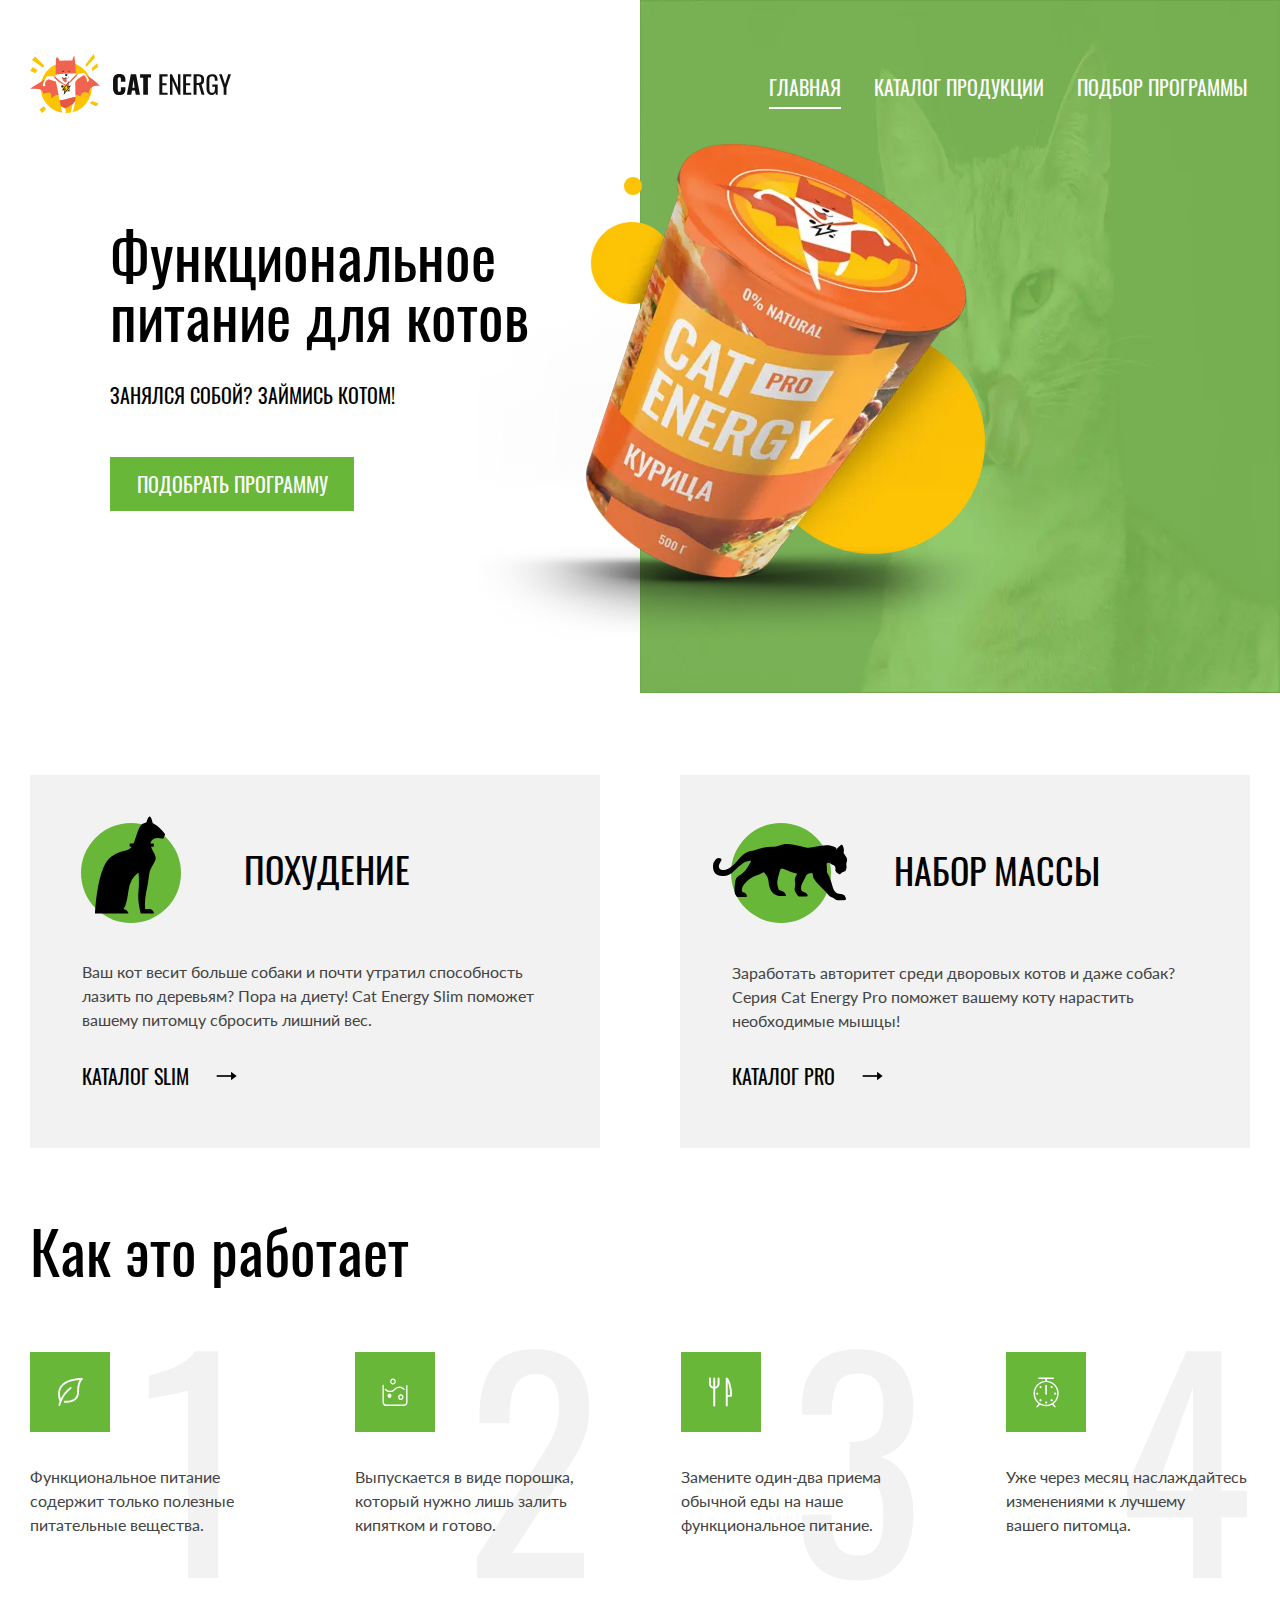
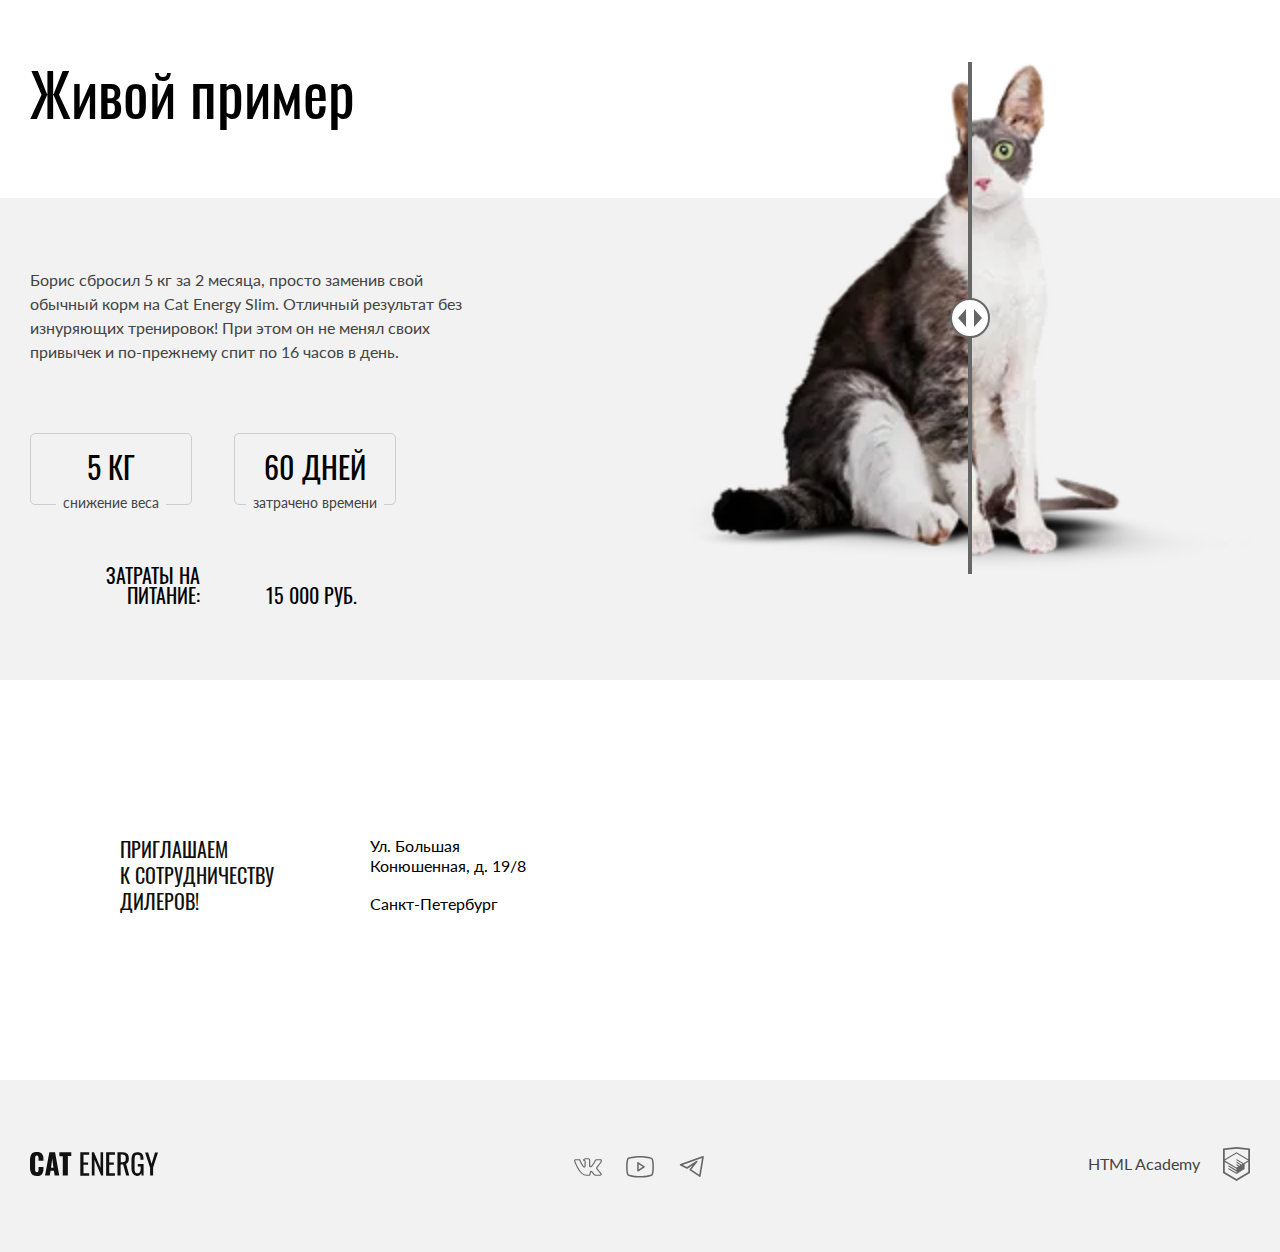
==== commit 2a2ea0bf: "Deploying to gh-pages from @ MurtazinRenat/2313589-cat-energy-31@7545a3fbb19e092233b56af2ae0077d4b71" ====
--- a/index.html
+++ b/index.html
@@ -1 +1 @@
-<!DOCTYPE html><html class="page" lang="ru"><head><meta charset="UTF-8"><meta name="viewport" content="width=device-width,initial-scale=1"><title>Кэт энерджи</title><meta name="viewport" content="width=device-width,initial-scale=1"><link rel="stylesheet" href="styles/styles.css"><link rel="icon" href="favicon.ico"><!-- 32×32 --><link rel="icon" href="favicons/icon.svg" type="image/svg+xml"><link rel="apple-touch-icon" href="favicons/apple.png"><!-- 180×180 --><link rel="manifest" href="manifest.webmanifest"><script src="scripts/index.js" defer="defer"></script></head><body class="page__body"><div class="page__background-wrapper"><header class="page__header page__header--background" data-test="header"><nav class="navigation container"><div class="navigation__wrapper"><a class="header-logo" href="#"><picture><source media="(min-width: 1220px)" srcset="images/logo/logo-picture-desctop.svg" width="70" height="59" type="image/svg+xml"><source media="(min-width: 768px)" srcset="images/logo/logo-picture-tablet.svg" width="60" height="50" type="image/svg+xml"><img class="header-logo__image" src="images/logo/logo-picture-mobile.svg" width="33" height="38" aria-hidden="true" alt="Логотип Кэт энерджи"></picture><img class="header-logo__text" src="images/logo/logo-text-header.svg" width="101" height="18" alt="Логотип Кэт энерджи"> </a><button class="navigation__toggle navigation__toggle--nojs" type="button"><span class="visually-hidden navigation__open">Открыть меню.</span></button></div><ul class="navigation__list site-list site-list--closed site-list--background site-list--nojs"><li class="site-list__item site-list__item--current"><a class="site-list__link site-list__link--current site-list__link--index" href="#" aria-current="page">Главная</a></li><li class="site-list__item"><a class="site-list__link site-list__link--index" href="catalog.html">Каталог продукции</a></li><li class="site-list__item"><a class="site-list__link site-list__link--index" href="form.html">Подбор программы</a></li></ul></nav></header><main class="page__content page__content--background"><section class="page__hero hero" data-test="hero"><div class="hero__wrapper container"><h1 class="hero__title title title--primary">Функциональное питание&nbsp;для&nbsp;котов</h1><p class="hero__slogan">Занялся собой? Займись котом!</p><div class="hero__image-wrapper"><picture><source type="image/webp" media="(min-width: 1024px)" srcset="images/index/hero-desctop@1x.webp, images/index/hero-desctop@2x.webp 2x" width="552" height="499"><source type="image/webp" media="(min-width: 640px)" srcset="images/index/hero-tablet@1x.webp, images/index/hero-tablet@2x.webp 2x" width="709" height="609"><source type="image/webp" srcset="images/index/hero-mobile@1x.webp, images/index/hero-mobile@2x.webp 2x" width="280" height="270"><source width="552" height="499" type="image/png" media="(min-width: 1220px)" srcset="images/index/hero-desctop@1x.png, images/index/hero-desctop@2x.png 2x"><source width="709" height="609" type="image/png" media="(min-width: 768px)" srcset="images/index/hero-tablet@1x.png, images/index/hero-tablet@2x.png 2x"><img class="hero__image" width="280" height="270" src="images/index/hero-mobile@1x.png" srcset="images/index/hero-mobile@2x.png 2x" alt="Функциональное питание Кэт Энерджи со вкусом курицы"></picture></div><a class="hero__button button button--primary" href="form.html">Подобрать программу</a></div></section><section class="programs" data-test="programs"><div class="programs__wrapper container"><h2 class="visually-hidden">Каталог программ Кэт энерджи</h2><ul class="programs__list"><li class="program program--slim"><h3 class="program__title">Похудение</h3><p class="program__description">Ваш кот весит больше собаки и почти утратил способность лазить по деревьям? Пора на диету! Cat Energy&nbsp;Slim поможет вашему питомцу сбросить лишний вес.</p><a class="program__link" href="catalog.html">Каталог Slim</a></li><li class="program program--pro"><h3 class="program__title">Набор массы</h3><p class="program__description">Заработать авторитет среди дворовых котов и даже собак? Серия Cat&nbsp;Energy&nbsp;Pro поможет вашему коту нарастить необходимые мышцы!</p><a class="program__link" href="catalog.html">Каталог Pro</a></li></ul></div></section><section class="description" data-test="features"><div class="description__wrapper container"><h2 class="description__title title title--secondary">Как это работает</h2><ol class="description__list"><li class="description__item description__item--healthy"><p class="description__text">Функциональное питание содержит только полезные питательные вещества.</p></li><li class="description__item description__item--simple"><p class="description__text">Выпускается в виде порошка, который нужно лишь залить кипятком и готово.</p></li><li class="description__item description__item--tasty"><p class="description__text">Замените один-два приема обычной еды на наше функциональное питание.</p></li><li class="description__item description__item--fast"><p class="description__text">Уже через месяц наслаждайтесь изменениями к лучшему вашего&nbsp;питомца.</p></li></ol></div></section><section class="example" data-test="proof"><div class="example__wrapper container"><h2 class="example__title title title--secondary">Живой пример</h2><p class="example__text">Борис сбросил 5&nbsp;кг за 2 месяца, просто заменив свой обычный корм на Cat Energy Slim. Отличный результат без изнуряющих тренировок! При этом он не менял своих привычек и по-прежнему спит по 16 часов в день.</p><dl class="example__list"><div class="example__item"><dt class="example__description">Снижение<br>&nbsp;веса</dt><dd class="example__amount">5 кг</dd></div><div class="example__item"><dt class="example__description">Затрачено<br>&nbsp;времени</dt><dd class="example__amount">60 дней</dd></div><div class="example__item example__item--line"><dt class="example__description">Затраты на питание:</dt><dd class="example__amount">15&nbsp;000&nbsp;руб.</dd></div></dl><div class="example__slider slider"><div class="slider__image-wrapper slider__image-wrapper--before"><picture><source type="image/webp" media="(min-width: 500px)" srcset="images/slider/cat-before-tablet@1x.webp, images/slider/cat-before-tablet@2x.webp 2x" width="560" height="512"><source type="image/webp" srcset="images/slider/cat-before-mobile@1x.png, images/slider/cat-before-mobile@2x.png 2x" width="280" height="256"><source width="560" height="512" type="image/png" media="(min-width: 500px)" srcset="images/slider/cat-before-tablet@1x.png, images/slider/cat-before-tablet@2x.png 2x"><img class="slider__image slider__image--before" width="140" height="256" src="images/slider/cat-before-mobile@1x.png" srcset="images/slider/cat-before-mobile@2x.png 2x" alt="Кот с лишним весом"></picture></div><div class="slider__image-wrapper slider__image-wrapper--after"><picture><source type="image/webp" media="(min-width: 500px)" srcset="images/slider/cat-after-tablet@1x.webp, images/slider/cat-after-tablet@2x.webp 2x" width="560" height="512"><source type="image/webp" srcset="images/slider/cat-after-mobile@1x.png, images/slider/cat-after-mobile@2x.png 2x" width="280" height="256"><source width="560" height="512" type="image/png" media="(min-width: 500px)" srcset="images/slider/cat-after-tablet@1x.png, images/slider/cat-after-tablet@2x.png 2x"><img class="slider__image slider__image--after" width="140" height="256" src="images/slider/cat-after-mobile@1x.png" srcset="images/slider/cat-after-mobile@2x.png 2x" alt="Кот стройного телосложения"></picture></div><button class="slider__change-image" type="button"><svg class="slider__change-image-separator" width="40" height="40" aria-hidden="true"><use href="icons/stack.svg#index_slider-separator"></use></svg> <span class="visually-hidden">Ползунок для смены изображения.</span></button></div></div></section><section class="invite" data-test="contacts"><div class="container"><div class="invite__wrapper"><h2 class="visually-hidden">Адрес магазина.</h2><p class="invite__headline">Приглашаем к&nbsp;сотрудничеству дилеров!</p><address class="invite__address"><p class="invite__text">Ул.&nbsp;Большая Конюшенная,&nbsp;д.&nbsp;19/8</p><p class="invite__text">Санкт-Петербург</p></address></div></div><div class="invite__map map invite__map--nojs"><iframe class="map__interactive" src="https://yandex.ru/map-widget/v1/?um=constructor%3A4f4d75317c4feee721388542421a7ef2ab884ca936502e9de9c80456c1ccc30a&amp;source=constructor" height="362"></iframe><picture><source type="image/webp" media="(min-width: 1220px)" srcset="images/map/map-desctop@1x.webp, images/map/map-desctop@2x.webp 2x" width="1220" height="400"><source type="image/webp" media="(min-width: 768px)" srcset="images/map/map-tablet@1x.webp, images/map/map-tablet@2x.webp 2x" width="768" height="400"><source type="image/webp" srcset="images/map/map-mobile@1x.webp, images/map/map-mobile@2x.webp, 2x" width="320" height="362"><source width="1220" height="400" type="image/png" media="(min-width: 1220px)" srcset="images/map/map-desctop@1x.png, images/map/map-desctop@2x.png 2x"><source width="768" height="400" type="image/png" media="(min-width: 768px)" srcset="images/map/map-tablet@1x.png, images/map/map-tablet@2x.png 2x"><img class="invite__map-image invite__map-image--nojs" width="320" height="362" src="images/map/map-mobile@1x.png" srcset="images/map/map-mobile@2x.png 2x" alt="Карта с местоположением офиса Кэт энерджи"></picture></div></section></main></div><footer class="footer" data-test="footer"><div class="footer__wrapper container"><a class="footer__logo footer-logo" href="#" aria-label="Логотип Кэт Энерджи."><svg class="footer-logo__text" width="128" height="24" aria-hidden="true"><use href="icons/stack.svg#logo_logo-text-footer"></use></svg></a><section class="footer__social social"><h2 class="visually-hidden">Мы в социальных сетях.</h2><ul class="social__list"><li class="social__item"><a class="social__link social__link--vk" href="https://vk.com/htmlacademy"><span class="visually-hidden">Вконтакте.</span></a></li><li class="social__item"><a class="social__link social__link--youtube" href="https://www.youtube.com/user/htmlacademy"><span class="visually-hidden">Ютюб.</span></a></li><li class="social__item"><a class="social__link social__link--telegram" href="https://t.me/htmlacademy"><span class="visually-hidden">Телеграм.</span></a></li></ul></section><a class="footer__academy academy-logo" href="https://htmlacademy.ru/intensive/adaptive" aria-label="Логотип HTML Академии."><span class="academy-logo__text">HTML Academy</span> <svg class="academy-logo__icon" width="27" height="34" aria-hidden="true"><use href="icons/stack.svg#logo_logo-html-academy"></use></svg></a></div></footer><script src="https://api-maps.yandex.ru/2.1/?apikey=f0efd25a-59f7-45f0-a011-7aea5b12191f&lang=ru_RU" type="text/javascript"></script><script src="js/map.js"></script><script src="js/script.js"></script></body></html>+<!DOCTYPE html><html class="page" lang="ru"><head><meta charset="UTF-8"><meta name="viewport" content="width=device-width,initial-scale=1"><title>Кэт энерджи</title><meta name="viewport" content="width=device-width,initial-scale=1"><link rel="stylesheet" href="styles/styles.css"><link rel="icon" href="favicon.ico"><!-- 32×32 --><link rel="icon" href="favicons/icon.svg" type="image/svg+xml"><link rel="apple-touch-icon" href="favicons/apple.png"><!-- 180×180 --><link rel="manifest" href="manifest.webmanifest"><script src="scripts/index.js" defer="defer"></script></head><body class="page__body"><div class="page__background-wrapper"><header class="page__header page__header--background" data-test="header"><nav class="navigation container"><div class="navigation__wrapper"><a class="header-logo" href="#"><picture><source media="(min-width: 1220px)" srcset="images/logo/logo-picture-desctop.svg" width="70" height="59" type="image/svg+xml"><source media="(min-width: 768px)" srcset="images/logo/logo-picture-tablet.svg" width="60" height="50" type="image/svg+xml"><img class="header-logo__image" src="images/logo/logo-picture-mobile.svg" width="33" height="38" aria-hidden="true" alt="Логотип Кэт энерджи"></picture><img class="header-logo__text" src="images/logo/logo-text-header.svg" width="101" height="18" alt="Логотип Кэт энерджи"> </a><button class="navigation__toggle navigation__toggle--nojs" type="button"><span class="visually-hidden navigation__open">Открыть меню.</span></button></div><ul class="navigation__list site-list site-list--closed site-list--background site-list--nojs"><li class="site-list__item site-list__item--current"><a class="site-list__link site-list__link--current site-list__link--index" href="#" aria-current="page">Главная</a></li><li class="site-list__item"><a class="site-list__link site-list__link--index" href="catalog.html">Каталог продукции</a></li><li class="site-list__item"><a class="site-list__link site-list__link--index" href="form.html">Подбор программы</a></li></ul></nav></header><main class="page__content page__content--background"><section class="page__hero hero" data-test="hero"><div class="hero__wrapper container"><h1 class="hero__title title title--primary">Функциональное питание&nbsp;для&nbsp;котов</h1><p class="hero__slogan">Занялся собой? Займись котом!</p><div class="hero__image-wrapper"><picture><source type="image/webp" media="(min-width: 1024px)" srcset="images/index/hero-desctop@1x.webp, images/index/hero-desctop@2x.webp 2x" width="552" height="499"><source type="image/webp" media="(min-width: 640px)" srcset="images/index/hero-tablet@1x.webp, images/index/hero-tablet@2x.webp 2x" width="709" height="609"><source type="image/webp" srcset="images/index/hero-mobile@1x.webp, images/index/hero-mobile@2x.webp 2x" width="280" height="270"><source width="552" height="499" type="image/png" media="(min-width: 1220px)" srcset="images/index/hero-desctop@1x.png, images/index/hero-desctop@2x.png 2x"><source width="709" height="609" type="image/png" media="(min-width: 768px)" srcset="images/index/hero-tablet@1x.png, images/index/hero-tablet@2x.png 2x"><img class="hero__image" width="280" height="270" src="images/index/hero-mobile@1x.png" srcset="images/index/hero-mobile@2x.png 2x" alt="Функциональное питание Кэт Энерджи со вкусом курицы"></picture></div><a class="hero__button button button--primary" href="form.html">Подобрать программу</a></div></section><section class="programs" data-test="programs"><div class="programs__wrapper container"><h2 class="visually-hidden">Каталог программ Кэт энерджи</h2><ul class="programs__list"><li class="program program--slim"><h3 class="program__title">Похудение</h3><p class="program__description">Ваш кот весит больше собаки и почти утратил способность лазить по деревьям? Пора на диету! Cat Energy&nbsp;Slim поможет вашему питомцу сбросить лишний вес.</p><a class="program__link" href="catalog.html">Каталог Slim</a></li><li class="program program--pro"><h3 class="program__title">Набор массы</h3><p class="program__description">Заработать авторитет среди дворовых котов и даже собак? Серия Cat&nbsp;Energy&nbsp;Pro поможет вашему коту нарастить необходимые мышцы!</p><a class="program__link" href="catalog.html">Каталог Pro</a></li></ul></div></section><section class="description" data-test="features"><div class="description__wrapper container"><h2 class="description__title title title--secondary">Как это работает</h2><ol class="description__list"><li class="description__item description__item--healthy"><p class="description__text">Функциональное питание содержит только полезные питательные вещества.</p></li><li class="description__item description__item--simple"><p class="description__text">Выпускается в виде порошка, который нужно лишь залить кипятком и готово.</p></li><li class="description__item description__item--tasty"><p class="description__text">Замените один-два приема обычной еды на наше функциональное питание.</p></li><li class="description__item description__item--fast"><p class="description__text">Уже через месяц наслаждайтесь изменениями к лучшему вашего&nbsp;питомца.</p></li></ol></div></section><section class="example" data-test="proof"><div class="example__wrapper container"><h2 class="example__title title title--secondary">Живой пример</h2><p class="example__text">Борис сбросил 5&nbsp;кг за 2 месяца, просто заменив свой обычный корм на Cat Energy Slim. Отличный результат без изнуряющих тренировок! При этом он не менял своих привычек и по-прежнему спит по 16 часов в день.</p><dl class="example__list"><div class="example__item"><dt class="example__description">Снижение<br>&nbsp;веса</dt><dd class="example__amount">5 кг</dd></div><div class="example__item"><dt class="example__description">Затрачено<br>&nbsp;времени</dt><dd class="example__amount">60 дней</dd></div><div class="example__item example__item--line"><dt class="example__description">Затраты на питание:</dt><dd class="example__amount">15&nbsp;000&nbsp;руб.</dd></div></dl><div class="example__slider slider"><div class="slider__image-wrapper slider__image-wrapper--before"><picture><source type="image/webp" media="(min-width: 500px)" srcset="images/slider/cat-before-tablet@1x.webp, images/slider/cat-before-tablet@2x.webp 2x" width="560" height="512"><source type="image/webp" srcset="images/slider/cat-before-mobile@1x.png, images/slider/cat-before-mobile@2x.png 2x" width="280" height="256"><source width="560" height="512" type="image/png" media="(min-width: 500px)" srcset="images/slider/cat-before-tablet@1x.png, images/slider/cat-before-tablet@2x.png 2x"><img class="slider__image slider__image--before" width="140" height="256" src="images/slider/cat-before-mobile@1x.png" srcset="images/slider/cat-before-mobile@2x.png 2x" alt="Кот с лишним весом"></picture></div><div class="slider__image-wrapper slider__image-wrapper--after"><picture><source type="image/webp" media="(min-width: 500px)" srcset="images/slider/cat-after-tablet@1x.webp, images/slider/cat-after-tablet@2x.webp 2x" width="560" height="512"><source type="image/webp" srcset="images/slider/cat-after-mobile@1x.png, images/slider/cat-after-mobile@2x.png 2x" width="280" height="256"><source width="560" height="512" type="image/png" media="(min-width: 500px)" srcset="images/slider/cat-after-tablet@1x.png, images/slider/cat-after-tablet@2x.png 2x"><img class="slider__image slider__image--after" width="140" height="256" src="images/slider/cat-after-mobile@1x.png" srcset="images/slider/cat-after-mobile@2x.png 2x" alt="Кот стройного телосложения"></picture></div><button class="slider__change-image" type="button"><svg class="slider__change-image-separator" width="40" height="40" aria-hidden="true"><use href="icons/stack.svg#index_slider-separator"></use></svg> <span class="visually-hidden">Ползунок для смены изображения.</span></button></div></div></section><section class="invite" data-test="contacts"><div class="container"><div class="invite__wrapper"><h2 class="visually-hidden">Адрес магазина.</h2><p class="invite__headline">Приглашаем к&nbsp;сотрудничеству дилеров!</p><address class="invite__address"><p class="invite__text">Ул.&nbsp;Большая Конюшенная,&nbsp;д.&nbsp;19/8</p><p class="invite__text">Санкт-Петербург</p></address></div></div><div class="invite__map map invite__map--nojs"><iframe class="map__interactive" src="https://yandex.ru/map-widget/v1/?um=constructor%3A4f4d75317c4feee721388542421a7ef2ab884ca936502e9de9c80456c1ccc30a&amp;source=constructor" height="362"></iframe><picture><source type="image/webp" media="(min-width: 1220px)" srcset="images/map/map-desctop@1x.webp, images/map/map-desctop@2x.webp 2x" width="1220" height="400"><source type="image/webp" media="(min-width: 768px)" srcset="images/map/map-tablet@1x.webp, images/map/map-tablet@2x.webp 2x" width="768" height="400"><source type="image/webp" srcset="images/map/map-mobile@1x.webp, images/map/map-mobile@2x.webp 2x" width="320" height="362"><source width="1220" height="400" type="image/png" media="(min-width: 1220px)" srcset="images/map/map-desctop@1x.png, images/map/map-desctop@2x.png 2x"><source width="768" height="400" type="image/png" media="(min-width: 768px)" srcset="images/map/map-tablet@1x.png, images/map/map-tablet@2x.png 2x"><img class="invite__map-image invite__map-image--nojs" width="320" height="362" src="images/map/map-mobile@1x.png" srcset="images/map/map-mobile@2x.png 2x" alt="Карта с местоположением офиса Кэт энерджи"></picture></div></section></main></div><footer class="footer" data-test="footer"><div class="footer__wrapper container"><a class="footer__logo footer-logo" href="#" aria-label="Логотип Кэт Энерджи."><svg class="footer-logo__text" width="128" height="24" aria-hidden="true"><use href="icons/stack.svg#logo_logo-text-footer"></use></svg></a><section class="footer__social social"><h2 class="visually-hidden">Мы в социальных сетях.</h2><ul class="social__list"><li class="social__item"><a class="social__link social__link--vk" href="https://vk.com/htmlacademy"><span class="visually-hidden">Вконтакте.</span></a></li><li class="social__item"><a class="social__link social__link--youtube" href="https://www.youtube.com/user/htmlacademy"><span class="visually-hidden">Ютюб.</span></a></li><li class="social__item"><a class="social__link social__link--telegram" href="https://t.me/htmlacademy"><span class="visually-hidden">Телеграм.</span></a></li></ul></section><a class="footer__academy academy-logo" href="https://htmlacademy.ru/intensive/adaptive" aria-label="Логотип HTML Академии."><span class="academy-logo__text">HTML Academy</span> <svg class="academy-logo__icon" width="27" height="34" aria-hidden="true"><use href="icons/stack.svg#logo_logo-html-academy"></use></svg></a></div></footer><script src="https://api-maps.yandex.ru/2.1/?apikey=f0efd25a-59f7-45f0-a011-7aea5b12191f&lang=ru_RU" type="text/javascript"></script><script src="js/map.js"></script><script src="js/script.js"></script></body></html>--- a/styles/styles.css
+++ b/styles/styles.css
@@ -1 +1 @@
-@font-face{font-family:Oswald;font-style:normal;font-weight:400;src:url(../fonts/oswald/oswaldregular.woff2)format("woff2");font-display:swap}@font-face{font-family:Oswald;font-style:normal;font-weight:500;src:url(../fonts/oswald/oswaldmedium.woff2)format("woff2");font-display:swap}@font-face{font-family:Lato;font-style:normal;font-weight:400;src:url(../fonts/lato/Lato-Regular.woff2)format("woff2");font-display:swap}*,:before,:after{box-sizing:border-box}.ymaps-2-1-79-map-copyrights-promo,.ymaps-2-1-79-copyright{visibility:hidden}.visually-hidden{white-space:nowrap;-webkit-clip-path:inset(100%);clip-path:inset(100%);clip:rect(0 0 0 0);border:0;width:1px;height:1px;margin:-1px;padding:0;position:absolute;overflow:hidden}.academy-logo{justify-content:space-between;align-items:center;text-decoration:none;display:flex}@media (width>=768px){.academy-logo{gap:23px;padding:0}}.academy-logo__text{color:#444;font-family:Lato,Arial,sans-serif;font-size:16px;font-weight:400;line-height:20px}.academy-logo__text:active{opacity:.3}.academy-logo__icon{color:#666;width:27px;height:34px}.academy-logo__icon:hover,.academy-logo__icon:focus{color:#68b738}.academy-logo__icon:active{opacity:.3}.button{text-transform:uppercase;cursor:pointer;border:none;place-content:center;margin:0;padding:10px 44px;font-family:Oswald,Arial,sans-serif;font-size:16px;font-weight:400;line-height:20px;text-decoration:none;display:grid}@media (width>=768px){.button{font-size:20px;line-height:26px}}@media (width>=1280px){.button{font-size:20px;line-height:26px}}.button--primary{color:#fff;background-color:#68b738}.button--primary:hover{background-color:#5eaa2f}.button--primary:active{color:#ffffff4d;background-color:#5eaa2f}.button--secondary{color:#444;background-color:#f2f2f2}.button--secondary:hover{background-color:#ebebeb}.button--secondary:active{color:#4444444d;background-color:#ebebeb}.container{width:calc(100% - 40px);margin:0 auto}@media (width>=768px){.container{width:calc(100% - 60px)}}@media (width>=1280px){.container{width:calc(100% - 80px)}}.invite{position:relative}.invite--secondary{background-color:#f2f2f2}.invite__wrapper{flex-wrap:wrap;justify-content:space-between;gap:8px;padding:27px 0 25px;display:flex}@media (width>=768px){.invite__wrapper{gap:0;padding:61px 40px}}@media (width>=1280px){.invite__wrapper{z-index:1;background-color:#fff;align-items:start;gap:10px;width:565px;padding:61px 75px 60px 80px;position:absolute;top:95px}}.invite__headline{color:#111;text-transform:uppercase;max-width:130px;margin:0;font-size:16px;font-weight:400;line-height:20px}@media (width>=768px){.invite__headline{max-width:165px;font-size:20px;line-height:26px}}@media (width>=1280px){.invite__headline{font-size:20px;line-height:26px}}.invite__address{max-width:140px;font-family:Lato,Arial,sans-serif;font-size:14px;font-style:normal;line-height:20px}@media (width>=768px){.invite__address{text-align:right;gap:2rem;max-width:160px;font-size:16px;line-height:20px;display:grid}}@media (width>=1280px){.invite__address{text-align:left;gap:18px;font-size:16px;line-height:20px}}.invite__text{margin:0}.invite__map{width:100%;height:362px;display:block;overflow:hidden}@media (width>=768px){.invite__map{height:400px}}.invite__map--nojs{display:none}.invite__map-image{object-fit:cover;width:100%;height:362px;display:none}@media (width>=768px){.invite__map-image{height:400px}}.invite__map-image--nojs{display:block}.page{font-family:Oswald,Arial,sans-serif;font-size:3.125vw}@media (width>=768px){.page{font-size:1.30208vw}}@media (width>=1280px){.page{font-size:.694444vw}}.page__body{color:#000;background-color:#fff;grid-template-rows:auto 1fr auto;min-height:100vh;margin:0;display:grid;position:relative}.page__background-wrapper{min-width:100%}@media (width>=1280px){.page__background-wrapper{grid-template-rows:repeat(3,auto);display:grid}.page__header{grid-area:1/1/2/-1}}.page__content{min-width:100%}@media (width>=1280px){.page__content--background{grid-area:1/1/-1/-1}}.page__hero{max-width:2200px;margin:0 auto}.title{font-size:36px;font-weight:400}.title--primary{line-height:36px}.title--secondary{line-height:40px}@media (width>=768px){.title{font-size:60px;line-height:60px}}@media (width>=1280px){.title{font-size:60px;line-height:60px}}.title-line{position:relative}.title-line:before{content:"";z-index:-1;background-color:#68b738;width:100vw;height:2px;position:absolute;top:11px;left:55%;transform:translate(-50%)}@media (width>=768px){.title-line:before{width:calc(100% + 60px);top:13px}}@media (width>=1280px){.title-line:before{width:100vw;top:18px}}@media (width>=768px){.title-line--short:after{content:"";z-index:-1;background-color:#68b738;width:100vw;height:2px;position:absolute;top:13px;right:0;transform:translate(-50%)}}@media (width>=1280px){.title-line--short:after{top:18px;transform:translate(-70%)}}.header-logo{text-decoration:none}@media (width<=320px){.header-logo{width:33px;height:38px}}@media (width>=768px){.header-logo{align-items:center;gap:13px;width:174px;height:50px;display:flex}}@media (width>=1280px){.header-logo{min-width:202px;height:59px}}.header-logo:hover{opacity:.8}.header-logo:focus-visible{outline:2px solid #444}.header-logo:active{opacity:.6}.header-logo__image{object-fit:contain;width:35px;height:auto}@media (width>=768px){.header-logo__image{width:60px}}@media (width>=1280px){.header-logo__image{width:70px}}.header-logo__text{width:101px;height:auto}@media (width<=320px){.header-logo__text{fill:#111;position:absolute;top:50%;left:50%;transform:translate(-50%,-50%)}}@media (width>=768px){.header-logo__text{fill:#444}}@media (width>=1280px){.header-logo__text{width:118px}}.navigation{z-index:2;position:relative}@media (width>=768px){.navigation{justify-content:space-between;align-items:start;padding-top:25px;display:flex}}@media (width>=1280px){.navigation{width:1280px;padding-top:55px;padding-left:30px}}.navigation__wrapper{justify-content:space-between;align-items:center;padding:13px 0 14px;display:flex;position:relative}@media (width>=768px){.navigation__wrapper{padding:0}}@media (width<=320px){.navigation__wrapper--decor:after{content:"";background-color:#ebebeb;width:calc(100% + 40px);height:1px;position:absolute;bottom:0;left:-20px}}.navigation__wrapper--decor+.navigation__list{border:none}.navigation__toggle{cursor:pointer;background-color:#0000;background-image:url(../icons/stack.svg#mobile_hamburger-button-mobile);background-repeat:no-repeat;background-size:contain;border:none;width:24px;height:24px;padding:0}@media (width>=768px){.navigation__toggle{display:none}}.navigation__toggle--closed{background-image:url(../icons/stack.svg#mobile_close-button-mobile);background-position:50%;background-size:contain}.navigation__toggle--nojs{display:none}@media (width<=320px){.navigation__list{z-index:2;border-top:1px solid #ebebeb;width:calc(100% + 40px);position:absolute;top:65px;left:-20px}}@media (width>=768px){.navigation__list{max-width:450px}}@media (width>=1280px){.navigation__list{max-width:550px}}.site-list{text-align:center;flex-direction:column;margin:0;padding:0;list-style:none;display:flex}.site-list--closed{display:none}@media (width<=320px){.site-list{background-color:#fff}.site-list--nojs{width:100%;display:block;position:static}}@media (width>=768px){.site-list{flex-flow:wrap;justify-content:end;gap:34px;padding-right:4px;display:flex}}@media (width>=1280px){.site-list{gap:33px;padding-right:32px}.site-list--background{color:#fff}.site-list--background .site-list__item--current:after{background-color:#fff}}.site-list__item{position:relative}@media (width<=320px){.site-list__item{border-bottom:1px solid #e6e6e6}}@media (width>=768px){.site-list__item--current:after{content:"";background-color:#68b738;height:2px;position:absolute;bottom:3px;left:0;right:0}}.site-list__link{text-transform:uppercase;color:#000;padding:23px 27px 22px;font-size:20px;font-weight:400;line-height:20px;text-decoration:none;display:block}@media (width>=768px){.site-list__link{padding:14px 0 12px;font-size:18px;line-height:24px}}@media (width>=1280px){.site-list__link{padding:20px 0 13px;font-size:20px;line-height:24px}.site-list__link--index{color:#fff}}.site-list__link:hover{opacity:.6}.site-list__link:active{opacity:.3}.site-list__link--current{cursor:default}.site-list__link--current:hover,.site-list__link--current:active{opacity:1}.hero{text-align:center;color:#fff;background-image:-webkit-image-set(url(../images/index/hero-cat@2x.webp) 2x type("image/webp"),url(../images/index/hero-cat@1x.webp) 1x type("image/webp"),url(../images/index/hero-cat@2x.jpg) 2x,url(../images/index/hero-cat@1x.jpg) 1x),-webkit-linear-gradient(90deg,#64a73d 50%,#62a53b 50%);background-image:image-set("../images/index/hero-cat@2x.webp" 2x type("image/webp"),"../images/index/hero-cat@1x.webp" 1x type("image/webp"),"../images/index/hero-cat@2x.jpg" 2x,"../images/index/hero-cat@1x.jpg" 1x),linear-gradient(90deg,#64a73d 50%,#62a53b 50%);background-position:top;background-repeat:no-repeat;background-size:100%,320px 302px,100%;min-height:495px;padding-top:27px}@media (width>=768px){.hero{text-align:left;color:#000;background-color:#fff;background-image:none;padding-top:64px}}@media (width>=1280px){.hero{background-image:-webkit-image-set(url(../images/index/hero-cat@2x.webp) 2x type("image/webp"),url(../images/index/hero-cat@1x.webp) 1x type("image/webp"),url(../images/index/hero-cat@2x.jpg) 2x,url(../images/index/hero-cat@1x.jpg) 1x),-webkit-linear-gradient(90deg,#fff 50%,#63a63d 50%);background-image:image-set("../images/index/hero-cat@2x.webp" 2x type("image/webp"),"../images/index/hero-cat@1x.webp" 1x type("image/webp"),"../images/index/hero-cat@2x.jpg" 2x,"../images/index/hero-cat@1x.jpg" 1x),linear-gradient(90deg,#fff 50%,#63a63d 50%);background-position:100% 100%,100%;background-repeat:no-repeat;background-size:min(72rem,50%,908px),100%;padding-top:143px}}@media (width>=768px){.hero__wrapper{grid-template-rows:repeat(10,min-content);grid-template-columns:repeat(2,auto);padding-left:90px;display:grid}}@media (width>=1280px){.hero__wrapper{width:1280px;min-height:550px;margin-bottom:82px;padding-left:80px}}.hero__title{max-width:250px;margin:0 auto 25px}@media (width>=768px){.hero__title{grid-column:1/2;min-width:440px;margin:0 0 41px}}@media (width>=1280px){.hero__title{margin-bottom:40px;padding-top:82px;padding-left:30px}}.hero__slogan{text-transform:uppercase;margin:0 0 29px;font-size:14px;line-height:14px}@media (width>=768px){.hero__slogan{grid-column:1/2;max-width:460px;margin-bottom:50px;font-size:20px;line-height:20px}}@media (width>=1280px){.hero__slogan{margin-bottom:52px;padding-left:30px;font-size:20px;line-height:20px}}.hero__image-wrapper{width:280px;max-width:350px;margin:0 auto 3px}@media (width>=768px){.hero__image-wrapper{grid-column:2/-1;grid-row-end:-1;width:708px;max-width:none;height:609px;margin:-93px 0 0 -530px}}@media (width>=1280px){.hero__image-wrapper{grid-row:1/-1;width:552px;height:499px;margin:0 0 0 -295px}}.hero__image{object-fit:contain;width:100%;height:auto;display:block}.hero__button{padding:11px 44px;font-size:16px;line-height:18px}@media (width>=768px){.hero__button{grid-column:1/2;max-width:244px;margin-bottom:10px;padding:14px 26px;font-size:20px;line-height:26px}}@media (width>=1280px){.hero__button{margin-left:30px;font-size:20px;line-height:26px}}@media (width>=768px){.programs__wrapper{margin-bottom:45px}}@media (width>=1280px){.programs__wrapper{width:1220px;margin-bottom:72px}}.programs__list{gap:20px;margin:0;padding:5px 0;list-style:none;display:grid}@media (width>=768px){.programs__list{gap:30px;padding:0}}@media (width>=1280px){.programs__list{grid-template-columns:repeat(2,1fr);gap:80px}}.program{background-color:#f2f2f2;grid-template-columns:69px 1fr;align-items:start;padding:21px 22px 15px;display:grid;position:relative}@media (width>=768px){.program{grid-template-columns:393px auto;grid-auto-flow:dense}}@media (width>=1280px){.program{grid-template-columns:162px 1fr}}@media (width>=768px){.program--slim{padding:77px 63px 58px 52px}}@media (width>=1280px){.program--slim{padding:44px 61px 58px 52px}}.program--pro{padding-top:24px}@media (width>=768px){.program--pro{padding:77px 29px 58px 52px}}@media (width>=1280px){.program--pro{padding:47px 61px 58px 52px}}.program:before{content:"";background-color:#68b738;border-radius:50%;width:50px;height:50px;display:block;position:absolute;top:25px;left:21px}@media (width>=768px){.program:before{width:200px;height:200px;top:92px;left:444px}}@media (width>=1280px){.program:before{width:100px;height:100px;margin:0;top:48px;left:51px}}.program:after{content:"";background-position:50%;background-repeat:no-repeat;background-size:contain;position:absolute}.program--slim:after{background-image:url(../icons/stack.svg#index_cat-slim-mobile);width:37px;height:50px;top:22px;left:27px}@media (width>=768px){.program--slim:after{background-image:url(../icons/stack.svg#index_cat-slim-tablet);width:145px;height:194px;top:80px;left:472px}}@media (width>=1280px){.program--slim:after{background-image:url(../icons/stack.svg#index_cat-slim-desktop);width:70px;height:100px;top:40px;left:65px}}.program--pro:after{background-image:url(../icons/stack.svg#index_cat-pro-mobile);width:67px;height:50px;margin-left:-7px;top:25px;left:20px}@media (width>=768px){.program--pro:after{background-image:url(../icons/stack.svg#index_cat-pro-tablet);width:269px;height:113px;margin-top:14px;margin-left:-34px;top:120px;left:444px}}@media (width>=1280px){.program--pro:after{background-image:url(../icons/stack.svg#index_cat-pro-desktop);width:134px;height:100px;margin-left:-19px;top:33px;left:52px}.program--pro .program__title{padding-top:30px}}.program__title{text-transform:uppercase;grid-column:2/-1;margin:0;padding-top:8px;font-size:24px;font-weight:400;line-height:37px}@media (width>=768px){.program__title{grid-column:1/2;margin-bottom:24px;padding:0;font-size:36px;line-height:36px}}@media (width>=1280px){.program__title{grid-column:2/-1;margin:0;padding-top:32px;font-size:36px;line-height:36px}}.program__description{color:#444;grid-column:1/-1;margin:0 0 23px;padding-top:30px;font-family:Lato,Arial,sans-serif;font-size:14px;font-weight:400;line-height:18px}@media (width>=768px){.program__description{grid-column:1/2;max-width:340px;margin-bottom:39px;padding:0;font-size:16px;line-height:24px}}@media (width>=1280px){.program__description{grid-column:1/-1;max-width:100%;margin-bottom:29px;padding-top:73px;font-size:16px;line-height:24px}}.program__link{color:#000;text-transform:uppercase;border-top:1px solid #d9d9d9;grid-column:1/-1;align-items:center;gap:15px;padding:18px 0 4px;font-size:16px;line-height:16px;text-decoration:none;display:flex}.program__link:after{content:"";background-color:#000;width:32px;height:10px;transition:all .5s;display:block;-webkit-mask:url(../icons/stack.svg#index_icon-arrow-24) 50% no-repeat;mask:url(../icons/stack.svg#index_icon-arrow-24) 50% no-repeat}@media (width>=768px){.program__link{border:none;grid-column:1/2;gap:25px;font-size:20px;line-height:20px}}@media (width>=1280px){.program__link{grid-column:1/-1;gap:25px;padding:4px 0;font-size:20px;line-height:20px}}.program__link:hover:after,.program__link:focus:after{margin-left:5px;transition:all .4s;transform:scaleX(1.3)}.program__link:focus-visible{outline:2px solid #444}.program__link:active{opacity:.3}@media (width>=768px){.description{border-bottom:1px solid #e6e6e6}}@media (width>=1280px){.description{border-bottom:none}}.description__wrapper{margin-top:20px;margin-bottom:49px}@media (width>=768px){.description__wrapper{margin-bottom:0;padding-bottom:43px}}@media (width>=1280px){.description__wrapper{width:1220px;margin-bottom:63px;padding-bottom:0}}.description__title{margin:0 0 40px}@media (width>=768px){.description__title{margin-bottom:32px}}.description__list{gap:23px;margin:0;padding:0 0 5px;list-style:none;display:grid}@media (width>=768px){.description__list{grid-template-columns:repeat(2,1fr);gap:77px 58px;padding-top:40px}}@media (width>=1280px){.description__list{grid-template-columns:repeat(4,1fr);column-gap:81px}}.description__item{counter-increment:enumerator 1;grid-template-columns:auto 1fr;display:grid;position:relative}.description__item:before{content:"";background-color:#68b738;background-position:50%;background-repeat:no-repeat;width:60px;height:60px;position:absolute}@media (width>=768px){.description__item:before{width:80px;height:80px}}.description__item--healthy:before{background-image:url(../icons/stack.svg#index_healthy-icon);background-size:25px 28px}.description__item--simple:before{background-image:url(../icons/stack.svg#index_simple-icon);background-size:26px 29px}.description__item--tasty:before{background-image:url(../icons/stack.svg#index_tasty-icon);background-size:25px 30px}.description__item--fast:before{background-image:url(../icons/stack.svg#index_fast-icon);background-size:26px 31px}@media (width>=768px){.description__item{counter-increment:number 1;grid-template-columns:auto;gap:31px;max-width:250px;padding:40px 0 57px}.description__item:after{z-index:-1;content:counter(number);color:#f2f2f2;width:134px;font-size:280px;line-height:280px;display:block;position:absolute;top:-40px;right:0}}@media (width>=1280px){.description__item:after{font-size:280px;line-height:280px}}.description__text{color:#444;margin:0;padding-top:2px;padding-left:80px;font-family:Lato,Arial,sans-serif;font-size:14px;line-height:18px}@media (width>=768px){.description__text{padding-top:70px;padding-left:0;font-size:16px;line-height:24px}}@media (width>=1280px){.description__text{padding-top:73px}}.example{background-color:#eaeaea;padding:25px 0 40px;position:relative}@media (width>=768px){.example{background-image:linear-gradient(0deg,#eaeaea 461px,#fff 461px);padding:45px 0 101px}}@media (width>=1280px){.example{background-image:linear-gradient(#fff 136px,#f2f2f2 136px);padding:0 0 75px}.example__wrapper{grid-auto-flow:dense;width:1220px;display:grid}}.example__title{margin:0 0 40px}@media (width>=768px){.example__title{margin-bottom:60px}}@media (width>=1280px){.example__title{grid-column:1/2;margin-bottom:146px}}.example__text{color:#444;margin:0 0 20px;font-family:Lato,Arial,sans-serif;font-size:14px;line-height:18px}@media (width>=768px){.example__text{margin-bottom:55px;font-size:16px;line-height:24px}}@media (width>=1280px){.example__text{grid-column:1/2;max-width:433px;margin-bottom:69px}}.example__list{grid-template-columns:repeat(2,1fr);gap:34px 32px;margin:0 0 20px;display:grid}@media (width>=768px){.example__list{grid-template-columns:162px 1fr;gap:43px;margin-bottom:102px}}@media (width>=1280px){.example__list{grid-column:2/1;gap:60px 42px;max-width:366px;margin-bottom:0}}.example__item{text-align:center;border:1px solid #cdcdcd;border-radius:5px;flex-direction:column-reverse;align-items:center;padding:14px 10px 7px;display:flex}@media (width>=768px){.example__item{width:162px;padding-bottom:9px}.example__item--line{width:174px}}.example__item--line{border:none;flex-direction:row;grid-column:1/-1;justify-content:center;gap:3px;padding:0;display:flex}@media (width>=768px){.example__item--line{text-align:right;flex-direction:column;grid-column:3/-1;align-items:end;gap:10px}}@media (width>=1280px){.example__item--line{flex-direction:row;grid-column:1/-1;justify-content:start;gap:66px;width:327px}}.example__amount{text-transform:uppercase;margin:0;font-size:24px;line-height:24px}@media (width>=768px){.example__amount{font-size:30px;line-height:37px}}@media (width>=1280px){.example__amount{font-size:30px;line-height:37px}}.example__description{text-transform:lowercase;color:#444;background-color:#eaeaea;max-width:77px;margin-top:7px;margin-bottom:-22px;padding:0 5px;font-family:Lato,Arial,sans-serif;font-size:12px;line-height:12px}@media (width>=768px){.example__description{background-color:#fff;max-width:200px;margin-top:11px;margin-bottom:-15px;padding:0 7px;font-size:14px;line-height:14px}.example__description br{display:none}}@media (width>=1280px){.example__description{background-color:#f2f2f2}}.example__item--line .example__amount,.example__item--line .example__description{color:#000;text-transform:uppercase;max-width:122px;margin:0;padding:0;font-family:Oswald,Arial,sans-serif;font-size:14px;line-height:20px;transform:none}@media (width>=768px){.example__item--line .example__amount,.example__item--line .example__description{max-width:200px;font-size:20px}}@media (width>=1280px){.example__item--line .example__amount,.example__item--line .example__description{font-size:20px}}@media (width<=320px){.example__slider{width:280px;height:256px;margin:0 auto}}@media (width>=768px){.example__slider{width:560px;height:512px;margin:0 auto}}@media (width>=1280px){.example__slider{grid-area:span 4/2/auto/3;place-self:start end;width:560px;height:512px;margin:0}}.slider{--cat-width:50%;grid-template-columns:var(--cat-width)1fr;display:grid;position:relative}.slider__image-wrapper{display:flex;overflow:hidden}.slider__image-wrapper--before{justify-content:flex-start}.slider__image-wrapper--after{justify-content:flex-end}.slider__image{width:280px;height:auto}@media (width>=768px){.slider__image{width:560px}}@media (width>=1280px){.slider__image{width:560px}}.slider__change-image{color:#666;cursor:pointer;background:#666;border:none;width:4px;height:100%;margin:0;padding:0;position:absolute;left:50%;transform:translate(-50%)}.slider__change-image:hover,.slider__change-image:focus{color:#68b738;background-color:#68b738;outline:none}.slider__change-image:active{color:#5eaa2f;opacity:.6;background-color:#5eaa2f}.slider__change-image-separator{color:#666;cursor:pointer;background:0 0;border:none;width:40px;height:40px;position:absolute;top:50%;left:50%;transform:translate(-50%,-50%)}.slider__change-image-separator:hover,.slider__change-image-separator:focus{color:#68b738;outline:none}.slider__change-image-separator:active{color:#5eaa2f;opacity:.6}.catalog{padding-top:27px}@media (width>=768px){.catalog{padding-top:65px}}@media (width>=1280px){.catalog{padding-top:74px}}@media (width>=768px){.catalog__wrapper{margin-bottom:73px}}@media (width>=1280px){.catalog__wrapper{margin-bottom:69px;padding:0 70px}}.catalog__title{margin:0 0 41px}@media (width>=768px){.catalog__title{margin-bottom:166px}}@media (width>=1280px){.catalog__title{margin-bottom:167px}}.cards{margin:0;padding:0;list-style:none;display:grid;position:relative}.cards:before{content:"";background-color:#ebebeb;width:calc(100% + 40px);height:1px;position:absolute;top:0;left:50%;transform:translate(-50%)}@media (width>=768px){.cards:before{display:none}.cards{grid-template-columns:repeat(auto-fill,minmax(260px,1fr));justify-items:stretch;gap:141px 60px}}@media (width>=1280px){.cards{grid-template-columns:repeat(auto-fill,minmax(245px,1fr));gap:clamp(135px,14.5rem,145px) 80px}}.card{grid-template-columns:repeat(2,1fr);padding:20px 0 25px;display:grid;position:relative}.card:after{content:"";background-color:#ebebeb;width:calc(100% + 40px);height:1px;position:absolute;bottom:0;left:50%;transform:translate(-50%)}@media (width>=768px){.card:after{display:none}.card{background-color:#f2f2f2;grid-template-rows:repeat(4,min-content) 1fr;grid-template-columns:auto;padding:0 35px 40px}}@media (width>=1280px){.card{width:245px;padding:0 38px 40px}}.card__image-link{grid-area:span 2/1/auto/2;justify-self:center;height:107px;padding-top:4px}.card__image-link--small{padding-top:13px}@media (width>=768px){.card__image-link{grid-column:1/-1;height:210px;margin:-71px auto 22px}.card__image-link--small{padding-top:17px}}@media (width>=1280px){.card__image-link{height:196px;margin-bottom:24px}}.card__image{object-fit:contain;height:auto;display:block}@media (width>=768px){.card__image{grid-column:1/-1}}.card__caption-link{color:#222;grid-column:2/-1;max-width:76px;margin-bottom:11px;padding-top:3px;text-decoration:none}@media (width>=768px){.card__caption-link{grid-column:1/-1;max-width:135px;margin:0 auto 20px;padding:0;display:block}}@media (width>=1280px){.card__caption-link{max-width:140px;margin-bottom:23px}}.card__caption{text-transform:uppercase;margin:0;font-size:16px;font-weight:400;line-height:20px}@media (width>=768px){.card__caption{text-align:center;width:140px;min-height:49px;font-size:20px;line-height:24px}}@media (width>=1280px){.card__caption{font-size:20px;line-height:24px}}.card__feature-list{grid-column:2/-1;margin:0}@media (width>=768px){.card__feature-list{grid-column:1/-1;row-gap:5px;display:grid}}@media (width>=1280px){.card__feature-list{row-gap:7px;width:169px}}.card__feature-item{color:#444;justify-content:space-between;font-family:Lato,Arial,sans-serif;font-size:12px;line-height:16px;display:flex}@media (width>=768px){.card__feature-item{border-bottom:1px solid #cdcdcd;gap:6px;padding-bottom:5px;font-size:16px;line-height:20px}}@media (width>=1280px){.card__feature-item{font-size:16px;line-height:20px}}.card__amount{margin:0}.catalog-link{grid-column:1/-1;width:100%;margin-top:17px;padding-top:11px;padding-bottom:9px}@media (width>=768px){.catalog-link{align-self:end;margin-top:32px;padding:10px 45px;font-size:16px;line-height:20px}}@media (width>=1280px){.catalog-link{margin-top:35px;padding:10px 45px;font-size:16px;line-height:20px}}.showing{text-align:center;padding:25px 0}@media (width<=320px){.showing{position:relative}}.showing:before{content:"";background-image:url(../icons/stack.svg#catalog_icon-plus-30);background-repeat:no-repeat;background-size:contain;width:30px;height:30px;margin:0 auto 24px;display:block}@media (width>=768px){.showing:before{content:"";background-image:url(../icons/stack.svg#catalog_icon-plus-60);background-repeat:no-repeat;background-size:contain;width:60px;height:60px;margin:0 auto 50px;display:block}}@media (width>=1280px){.showing:before{margin-bottom:37px}}.showing:after{content:"";background-color:#ebebeb;width:calc(100% + 40px);height:1px;position:absolute;bottom:0;left:50%;transform:translate(-50%)}@media (width>=768px){.showing:after{display:none}.showing{border:2px solid #f2f2f2;padding:50px 37px 40px;display:grid}}@media (width>=1280px){.showing{padding:50px 37.5px 40px}}.showing__title{color:#111;text-transform:uppercase;margin:0 0 8px;font-size:16px;line-height:20px}@media (width>=768px){.showing__title{max-width:134px;margin:0 auto 22px;font-size:20px;line-height:24px}}@media (width>=1280px){.showing__title{margin-bottom:25px;font-size:20px;line-height:24px}}.showing__description{margin:0 0 21px;font-family:Lato,Arial,sans-serif;font-size:12px;line-height:16px}@media (width>=768px){.showing__description{max-width:170px;margin:0 auto 82px;font-size:16px;line-height:18px}}@media (width>=1280px){.showing__description{margin-bottom:91px;font-size:16px;line-height:18px}}.showing-link{width:100%;padding:10px}@media (width>=768px){.showing-link{align-self:end;padding:10px 45px;font-size:16px;line-height:20px}}@media (width>=1280px){.showing-link{padding:10px 39px;font-size:16px;line-height:20px}}.extra-products{padding:24px 0 15px}@media (width>=768px){.extra-products{padding:0 0 79px}}@media (width>=1280px){.extra-products{padding:0 70px 25px}.extra-products__wrapper{grid-template-columns:895px auto;grid-auto-flow:dense;gap:30px 80px;display:grid}}.extra-products__title{background-color:#fff;max-width:-moz-fit-content;max-width:fit-content;margin:0 0 36px -20px;padding:0 40px 0 20px;font-size:24px;font-weight:400;line-height:24px}@media (width>=768px){.extra-products__title{margin-bottom:79px;margin-left:0;padding:0 40px;font-size:32px;line-height:32px}}@media (width>=1280px){.extra-products__title{margin-bottom:80px;margin-left:-40px;font-size:40px;line-height:40px}}.extra-products__list{margin-bottom:36px}@media (width>=768px){.extra-products__list{margin-bottom:70px}}@media (width>=1280px){.extra-products__list{grid-column:1/2;margin:0}}.extras{margin:0;padding:0 0 34px;list-style:none}@media (width>=768px){.extras{padding-bottom:70px}}.extras__item{border-top:1px solid #cdcdcd;padding:13px 0 19px;display:grid}.extras__item:last-child{border-bottom:1px solid #cdcdcd}@media (width>=768px){.extras__item{border-left:1px solid #cdcdcd;border-right:1px solid #cdcdcd;grid-template-columns:repeat(2,1fr);padding:26px 38px 28px}}@media (width>=1280px){.extras__item{border-left:none;border-right:none;grid-template-columns:325px 326px auto;align-items:center;padding:14px 0 17px}}.extras__caption{text-transform:uppercase;margin:0 0 12px;font-size:16px;font-weight:400;line-height:16px}@media (width>=768px){.extras__caption{grid-column:1/2;margin:0;font-size:20px;line-height:20px}}@media (width>=1280px){.extras__caption{font-size:20px;line-height:20px}}.extras__features{color:#444;justify-content:space-between;gap:5px;margin:0 0 15px;font-family:Lato,Arial,sans-serif;font-size:14px;line-height:14px;display:flex}@media (width>=768px){.extras__features{text-align:end;grid-column:2/-1;grid-template-columns:70.3833% 25.784%;justify-items:end;margin:0;font-size:16px;line-height:20px;display:grid}}@media (width>=1280px){.extras__features{text-align:left;grid-column:2/3;grid-template-columns:70.3833% 25.784%;justify-items:start;padding-top:7px}}.extras__value,.extras__price{margin:0}.extras__link{padding:10px}@media (width>=768px){.extras__link{grid-column:1/-1;margin-top:24px;padding:12px;font-size:16px;line-height:16px}}@media (width>=1280px){.extras__link{grid-column:3/-1;margin-top:0}}.promotion{text-align:center;background-color:#68b738;background-image:-webkit-image-set(url(../images/catalog/promotion/promotion-cat-mobile@2x.webp) 2x type("image/webp"),url(../images/catalog/promotion/promotion-cat-mobile@2x.webp) 1x type("image/webp"),url(../images/catalog/promotion/promotion-cat-mobile@2x.jpg) 2x,url(../images/catalog/promotion/promotion-cat-mobile@2x.jpg) 1x);background-image:image-set("../images/catalog/promotion/promotion-cat-mobile@2x.webp" 2x type("image/webp"),"../images/catalog/promotion/promotion-cat-mobile@2x.webp" 1x type("image/webp"),"../images/catalog/promotion/promotion-cat-mobile@2x.jpg" 2x,"../images/catalog/promotion/promotion-cat-mobile@2x.jpg" 1x);background-position:50%;background-repeat:no-repeat;background-size:cover;padding:59px 0 43px}.promotion:before{content:"";background-image:url(../icons/stack.svg#catalog_icon-gift-mibile);background-repeat:no-repeat;background-size:contain;width:78px;height:80px;margin:0 auto 48px;display:block}@media (width>=768px){.promotion:before{background-image:url(../icons/stack.svg#catalog_icon-gift-tablet-desktop);width:80px;height:83px;margin:0}}@media (width>=1280px){.promotion:before{margin:0 auto 46px}}@media (width>=768px){.promotion{background-image:-webkit-image-set(url(../images/catalog/promotion/promotion-cat-tablet@2x.webp) 2x type("image/webp"),url(../images/catalog/promotion/promotion-cat-tablet@2x.webp) 1x type("image/webp"),url(../images/catalog/promotion/promotion-cat-tablet@2x.jpg) 2x,url(../images/catalog/promotion/promotion-cat-tablet@2x.jpg) 1x);background-image:image-set("../images/catalog/promotion/promotion-cat-tablet@2x.webp" 2x type("image/webp"),"../images/catalog/promotion/promotion-cat-tablet@2x.webp" 1x type("image/webp"),"../images/catalog/promotion/promotion-cat-tablet@2x.jpg" 2x,"../images/catalog/promotion/promotion-cat-tablet@2x.jpg" 1x);background-position:50% 60%;justify-content:space-between;align-items:center;padding:58px 125px 60px 79px;display:flex}}@media (width>=1280px){.promotion{background-image:-webkit-image-set(url(../images/catalog/promotion/promotion-cat-desktop@2x.webp) 2x type("image/webp"),url(../images/catalog/promotion/promotion-cat-desktop@2x.webp) 1x type("image/webp"),url(../images/catalog/promotion/promotion-cat-desktop@2x.jpg) 2x,url(../images/catalog/promotion/promotion-cat-desktop@2x.jpg) 1x);background-image:image-set("../images/catalog/promotion/promotion-cat-desktop@2x.webp" 2x type("image/webp"),"../images/catalog/promotion/promotion-cat-desktop@2x.webp" 1x type("image/webp"),"../images/catalog/promotion/promotion-cat-desktop@2x.jpg" 2x,"../images/catalog/promotion/promotion-cat-desktop@2x.jpg" 1x);background-position:50% 60%;flex-direction:column;max-width:none;height:288px;padding:58px 42px 43px;display:flex}}.promotion__text{color:#fff;max-width:162px;margin:0 auto;font-family:Lato,Arial,sans-serif;font-size:16px;line-height:20px}@media (width>=768px){.promotion__text{text-align:left;max-width:162px;margin:0;font-size:16px;line-height:20px}}@media (width>=1280px){.promotion__text{text-align:center;max-width:162px;min-height:60px;margin:0 auto;font-size:16px;line-height:20px}}.subscribe{padding:24px 0 40px}@media (width>=768px){.subscribe{padding:0 0 80px}}@media (width>=1280px){.subscribe{padding-bottom:102px;padding-left:70px}}.subscribe__title{background-color:#fff;max-width:-moz-fit-content;max-width:fit-content;margin:0 0 33px -20px;padding:0 40px 0 20px;font-size:24px;font-weight:400;line-height:24px}@media (width>=768px){.subscribe__title{margin-bottom:65px;margin-left:0;padding:0 40px;font-size:32px;line-height:32px}}@media (width>=1280px){.subscribe__title{margin-bottom:73px;margin-left:-40px;font-size:40px;line-height:40px}}.subscribe__description{text-align:center;margin:0 0 24px;font-size:16px;font-weight:400;line-height:24px}@media (width>=768px){.subscribe__description{width:632px;margin:0;padding-left:76px;font-size:24px;line-height:32px}}@media (width>=1280px){.subscribe__description{width:950px;padding-left:270px;font-size:24px;line-height:32px}}.subscribe__form{flex-direction:column;justify-content:center;align-items:center;gap:16px;display:flex}@media (width>=768px){.subscribe__form{flex-direction:row;justify-content:center;align-items:center;gap:0;width:632px;padding-top:25px;padding-left:75px;display:flex}}@media (width>=1280px){.subscribe__form{max-width:752px;padding-left:590px}}.subscribe__field{text-transform:uppercase;border:1px solid #e7e7e7;width:280px;padding:12px;font-family:Oswald,Arial,sans-serif;font-size:20px;transition:border-color,border .3s}.subscribe__field:hover{border-color:#cdcdcd}.subscribe__field:focus{border:2px solid #444}.subscribe__field:user-invalid{border:2px solid #ff8282}.subscribe__field::placeholder{color:#444}@media (width>=768px){.subscribe__field{min-width:376px;font-size:20px}}@media (width>=1280px){.subscribe__field{flex-grow:1;min-width:496px}}.subscribe__button{border:none;width:280px;height:56px;padding:12px;font-size:20px;line-height:26px}@media (width>=768px){.subscribe__button{width:256px;height:56px;padding:0 70px;font-size:20px;line-height:26px}}@media (width>=1280px){.subscribe__button{width:256px;height:56px;font-size:20px;line-height:26px}}.footer{background-color:#f2f2f2}.footer__wrapper{flex-flow:column wrap;gap:10px;padding:40px 0;display:flex}@media (width>=768px){.footer__wrapper{flex-direction:row;justify-content:space-between;align-items:start;padding:52px 0}}@media (width>=1280px){.footer__wrapper{width:1220px;padding:67px 0}}.footer__logo{border-bottom:1px solid #d9d9d9;padding-bottom:20px}@media (width>=768px){.footer__logo{border:none;grid-column:1/2;justify-self:start;padding:5px 0}}.footer__social{border-bottom:1px solid #d9d9d9;margin-bottom:10px;padding:11px 0 18px}@media (width>=768px){.footer__social{border:none;grid-column:2/3;max-width:180px;margin:0;padding:7px 0}}@media (width<=320px){.footer__academy{width:280px;margin:0 auto}}@media (width>=768px){.footer__academy{grid-column:3/-1;justify-self:end}}.footer-logo{place-content:center;display:grid}.footer-logo__text{color:#111;width:128px;height:auto}.footer-logo__text:hover,.footer-logo__text:focus{color:#3e3e3e}.footer-logo__text:active{opacity:#6b6b6b}.social__list{flex-direction:row;justify-content:center;gap:24px;max-width:32px;margin:0 auto;padding:0;list-style:none;display:flex}@media (width>=768px){.social__list{gap:24px;padding-top:2px;padding-left:37px}}@media (width>=1280px){.social__list{padding-left:33px}}.social__link{background-color:#666;width:28px;height:22px;display:flex}.social__link--vk{background-position:50%;background-repeat:no-repeat;-webkit-mask-image:url(../icons/stack.svg#social_vkontakte);mask-image:url(../icons/stack.svg#social_vkontakte)}.social__link--youtube{background-position:50%;background-repeat:no-repeat;-webkit-mask-image:url(../icons/stack.svg#social_youtube);mask-image:url(../icons/stack.svg#social_youtube)}.social__link--telegram{background-position:50%;background-repeat:no-repeat;-webkit-mask-image:url(../icons/stack.svg#social_telegram);mask-image:url(../icons/stack.svg#social_telegram)}.social__link:hover,.social__link:focus{background-color:#68b738}.social__link:active{opacity:.3}.map__interactive{vertical-align:middle;border:none;width:100%;height:362px}@media (width>=768px){.map__interactive{height:400px}}+@font-face{font-family:Oswald;font-style:normal;font-weight:400;src:url(../fonts/oswald/oswaldregular.woff2)format("woff2");font-display:swap}@font-face{font-family:Oswald;font-style:normal;font-weight:500;src:url(../fonts/oswald/oswaldmedium.woff2)format("woff2");font-display:swap}@font-face{font-family:Lato;font-style:normal;font-weight:400;src:url(../fonts/lato/Lato-Regular.woff2)format("woff2");font-display:swap}*,:before,:after{box-sizing:border-box}.ymaps-2-1-79-map-copyrights-promo,.ymaps-2-1-79-copyright{visibility:hidden}.visually-hidden{white-space:nowrap;-webkit-clip-path:inset(100%);clip-path:inset(100%);clip:rect(0 0 0 0);border:0;width:1px;height:1px;margin:-1px;padding:0;position:absolute;overflow:hidden}.academy-logo{justify-content:space-between;align-items:center;text-decoration:none;display:flex}@media (width>=768px){.academy-logo{gap:23px;padding:0}}.academy-logo__text{color:#444;font-family:Lato,Arial,sans-serif;font-size:16px;font-weight:400;line-height:20px}.academy-logo__text:active{opacity:.3}.academy-logo__icon{color:#666;width:27px;height:34px}.academy-logo__icon:hover,.academy-logo__icon:focus{color:#68b738}.academy-logo__icon:active{opacity:.3}.button{text-transform:uppercase;cursor:pointer;border:none;place-content:center;margin:0;padding:10px 44px;font-family:Oswald,Arial,sans-serif;font-size:16px;font-weight:400;line-height:20px;text-decoration:none;display:grid}@media (width>=768px){.button{font-size:20px;line-height:26px}}@media (width>=1280px){.button{font-size:20px;line-height:26px}}.button--primary{color:#fff;background-color:#68b738}.button--primary:hover{background-color:#5eaa2f}.button--primary:active{color:#ffffff4d;background-color:#5eaa2f}.button--secondary{color:#444;background-color:#f2f2f2}.button--secondary:hover{background-color:#ebebeb}.button--secondary:active{color:#4444444d;background-color:#ebebeb}.container{width:calc(100% - 40px);margin:0 auto}@media (width>=768px){.container{width:calc(100% - 60px)}}@media (width>=1280px){.container{width:calc(100% - 80px)}}.invite{position:relative}.invite--secondary{background-color:#f2f2f2}.invite__wrapper{flex-wrap:wrap;justify-content:space-between;gap:8px;padding:27px 0 25px;display:flex}@media (width>=768px){.invite__wrapper{gap:0;padding:61px 40px}}@media (width>=1280px){.invite__wrapper{z-index:1;background-color:#fff;align-items:start;gap:10px;width:565px;padding:61px 75px 60px 80px;position:absolute;top:95px}}.invite__headline{color:#111;text-transform:uppercase;max-width:130px;margin:0;font-size:16px;font-weight:400;line-height:20px}@media (width>=768px){.invite__headline{max-width:165px;font-size:20px;line-height:26px}}@media (width>=1280px){.invite__headline{font-size:20px;line-height:26px}}.invite__address{max-width:140px;font-family:Lato,Arial,sans-serif;font-size:14px;font-style:normal;line-height:20px}@media (width>=768px){.invite__address{text-align:right;gap:2rem;max-width:160px;font-size:16px;line-height:20px;display:grid}}@media (width>=1280px){.invite__address{text-align:left;gap:18px;font-size:16px;line-height:20px}}.invite__text{margin:0}.invite__map{width:100%;height:362px;display:block;overflow:hidden}@media (width>=768px){.invite__map{height:400px}}.invite__map--nojs{display:none}.invite__map-image{object-fit:cover;width:100%;height:362px;display:none}@media (width>=768px){.invite__map-image{height:400px}}.invite__map-image--nojs{display:block}.page{font-family:Oswald,Arial,sans-serif;font-size:3.125vw}@media (width>=768px){.page{font-size:1.30208vw}}@media (width>=1280px){.page{font-size:.694444vw}}.page__body{color:#000;background-color:#fff;grid-template-rows:auto 1fr auto;min-height:100vh;margin:0;display:grid;position:relative}.page__background-wrapper{min-width:100%}@media (width>=1280px){.page__background-wrapper{grid-template-rows:repeat(3,auto);display:grid}.page__header{grid-area:1/1/2/-1}}.page__content{min-width:100%}@media (width>=1280px){.page__content--background{grid-area:1/1/-1/-1}}.page__hero{max-width:2200px;margin:0 auto}.title{font-size:36px;font-weight:400}.title--primary{line-height:36px}.title--secondary{line-height:40px}@media (width>=768px){.title{font-size:60px;line-height:60px}}@media (width>=1280px){.title{font-size:60px;line-height:60px}}.title-line{position:relative;overflow-x:hidden}.title-line:before{content:"";z-index:-1;background-color:#68b738;width:100vw;height:2px;position:absolute;top:11px;left:50%;transform:translate(-50%)}@media (width>=768px){.title-line:before{width:calc(100% + 60px);top:13px}}@media (width>=1280px){.title-line:before{width:100vw;top:18px}}@media (width>=768px){.title-line--short:after{content:"";z-index:-1;background-color:#68b738;width:100vw;height:2px;position:absolute;top:13px;right:0;transform:translate(-50%)}}@media (width>=1280px){.title-line--short:after{top:18px;transform:translate(-70%)}}.header-logo{text-decoration:none}@media (width<=320px){.header-logo{width:33px;height:38px}}@media (width>=768px){.header-logo{align-items:center;gap:13px;width:174px;height:50px;display:flex}}@media (width>=1280px){.header-logo{min-width:202px;height:59px}}.header-logo:hover{opacity:.8}.header-logo:focus-visible{outline:2px solid #444}.header-logo:active{opacity:.6}.header-logo__image{object-fit:contain;width:35px;height:auto}@media (width>=768px){.header-logo__image{width:60px}}@media (width>=1280px){.header-logo__image{width:70px}}.header-logo__text{width:101px;height:auto}@media (width<=320px){.header-logo__text{fill:#111;position:absolute;top:50%;left:50%;transform:translate(-50%,-50%)}}@media (width>=768px){.header-logo__text{fill:#444}}@media (width>=1280px){.header-logo__text{width:118px}}.navigation{z-index:2;position:relative}@media (width>=768px){.navigation{justify-content:space-between;align-items:start;padding-top:25px;display:flex}}@media (width>=1280px){.navigation{width:1280px;padding-top:55px;padding-left:30px}}.navigation__wrapper{justify-content:space-between;align-items:center;padding:13px 0 14px;display:flex;position:relative}@media (width>=768px){.navigation__wrapper{padding:0}}@media (width<=320px){.navigation__wrapper--decor:after{content:"";background-color:#ebebeb;width:calc(100% + 40px);height:1px;position:absolute;bottom:0;left:-20px}}.navigation__wrapper--decor+.navigation__list{border:none}.navigation__toggle{cursor:pointer;background-color:#0000;background-image:url(../icons/stack.svg#mobile_hamburger-button-mobile);background-repeat:no-repeat;background-size:contain;border:none;width:24px;height:24px;padding:0}@media (width>=768px){.navigation__toggle{display:none}}.navigation__toggle--closed{background-image:url(../icons/stack.svg#mobile_close-button-mobile);background-position:50%;background-size:contain}.navigation__toggle--nojs{display:none}@media (width<=320px){.navigation__list{z-index:2;border-top:1px solid #ebebeb;width:calc(100% + 40px);position:absolute;top:65px;left:-20px}}@media (width>=768px){.navigation__list{max-width:450px}}@media (width>=1280px){.navigation__list{max-width:550px}}.site-list{text-align:center;flex-direction:column;margin:0;padding:0;list-style:none;display:flex}.site-list--closed{display:none}@media (width<=320px){.site-list{background-color:#fff}.site-list--nojs{width:100%;display:block;position:static}}@media (width>=768px){.site-list{flex-flow:wrap;justify-content:end;gap:34px;padding-right:4px;display:flex}}@media (width>=1280px){.site-list{gap:33px;padding-right:32px}.site-list--background{color:#fff}.site-list--background .site-list__item--current:after{background-color:#fff}}.site-list__item{position:relative}@media (width<=320px){.site-list__item{border-bottom:1px solid #e6e6e6}}@media (width>=768px){.site-list__item--current:after{content:"";background-color:#68b738;height:2px;position:absolute;bottom:3px;left:0;right:0}}.site-list__link{text-transform:uppercase;color:#000;padding:23px 27px 22px;font-size:20px;font-weight:400;line-height:20px;text-decoration:none;display:block}@media (width>=768px){.site-list__link{padding:14px 0 12px;font-size:18px;line-height:24px}}@media (width>=1280px){.site-list__link{padding:20px 0 13px;font-size:20px;line-height:24px}.site-list__link--index{color:#fff}}.site-list__link:hover{opacity:.6}.site-list__link:active{opacity:.3}.site-list__link--current{cursor:default}.site-list__link--current:hover,.site-list__link--current:active{opacity:1}.hero{text-align:center;color:#fff;background-image:-webkit-image-set(url(../images/index/hero-cat-mobile@2x.webp) 2x type("image/webp"),url(../images/index/hero-cat-mobile@1x.webp) 1x type("image/webp"),url(../images/index/hero-cat-mobile@2x.jpg) 2x,url(../images/index/hero-cat-mobile@1x.jpg) 1x),-webkit-linear-gradient(90deg,#64a73d 50%,#62a53b 50%);background-image:image-set("../images/index/hero-cat-mobile@2x.webp" 2x type("image/webp"),"../images/index/hero-cat-mobile@1x.webp" 1x type("image/webp"),"../images/index/hero-cat-mobile@2x.jpg" 2x,"../images/index/hero-cat-mobile@1x.jpg" 1x),linear-gradient(90deg,#64a73d 50%,#62a53b 50%);background-position:top;background-repeat:no-repeat;background-size:100%,320px 302px,100%;min-height:495px;padding-top:27px}@media (width>=768px){.hero{text-align:left;color:#000;background-color:#fff;background-image:none;padding-top:64px}}@media (width>=1280px){.hero{background-image:-webkit-image-set(url(../images/index/hero-cat-desktop@2x.webp) 2x type("image/webp"),url(../images/index/hero-cat-desktop@1x.webp) 1x type("image/webp"),url(../images/index/hero-cat-desktop@2x.jpg) 2x,url(../images/index/hero-cat-desktop@1x.jpg) 1x);background-image:image-set("../images/index/hero-cat-desktop@2x.webp" 2x type("image/webp"),"../images/index/hero-cat-desktop@1x.webp" 1x type("image/webp"),"../images/index/hero-cat-desktop@2x.jpg" 2x,"../images/index/hero-cat-desktop@1x.jpg" 1x);background-position:100% 100%,100%;background-repeat:no-repeat;background-size:50% 100%;padding-top:143px}}@media (width>=768px){.hero__wrapper{grid-template-rows:repeat(10,min-content);grid-template-columns:repeat(2,auto);padding-left:90px;display:grid}}@media (width>=1280px){.hero__wrapper{width:1280px;min-height:550px;margin-bottom:82px;padding-left:80px}}.hero__title{max-width:250px;margin:0 auto 25px}@media (width>=768px){.hero__title{grid-column:1/2;min-width:440px;margin:0 0 41px}}@media (width>=1280px){.hero__title{margin-bottom:40px;padding-top:82px;padding-left:30px}}.hero__slogan{text-transform:uppercase;margin:0 0 29px;font-size:14px;line-height:14px}@media (width>=768px){.hero__slogan{grid-column:1/2;max-width:460px;margin-bottom:50px;font-size:20px;line-height:20px}}@media (width>=1280px){.hero__slogan{margin-bottom:52px;padding-left:30px;font-size:20px;line-height:20px}}.hero__image-wrapper{width:280px;max-width:350px;margin:0 auto 3px}@media (width>=768px){.hero__image-wrapper{grid-column:2/-1;grid-row-end:-1;width:708px;max-width:none;height:609px;margin:-93px 0 0 -530px}}@media (width>=1280px){.hero__image-wrapper{grid-row:1/-1;width:552px;height:499px;margin:0 0 0 -295px}}.hero__image{object-fit:contain;width:100%;height:auto;display:block}.hero__button{padding:11px 44px;font-size:16px;line-height:18px}@media (width>=768px){.hero__button{grid-column:1/2;max-width:244px;margin-bottom:10px;padding:14px 26px;font-size:20px;line-height:26px}}@media (width>=1280px){.hero__button{margin-left:30px;font-size:20px;line-height:26px}}@media (width>=768px){.programs__wrapper{margin-bottom:45px}}@media (width>=1280px){.programs__wrapper{width:1220px;margin-bottom:72px}}.programs__list{gap:20px;margin:0;padding:5px 0;list-style:none;display:grid}@media (width>=768px){.programs__list{gap:30px;padding:0}}@media (width>=1280px){.programs__list{grid-template-columns:repeat(2,1fr);gap:80px}}.program{background-color:#f2f2f2;grid-template-columns:69px 1fr;align-items:start;padding:21px 22px 15px;display:grid;position:relative}@media (width>=768px){.program{grid-template-columns:393px auto;grid-auto-flow:dense}}@media (width>=1280px){.program{grid-template-columns:162px 1fr}}@media (width>=768px){.program--slim{padding:77px 63px 58px 52px}}@media (width>=1280px){.program--slim{padding:44px 61px 58px 52px}}.program--pro{padding-top:24px}@media (width>=768px){.program--pro{padding:77px 29px 58px 52px}}@media (width>=1280px){.program--pro{padding:47px 61px 58px 52px}}.program:before{content:"";background-color:#68b738;border-radius:50%;width:50px;height:50px;display:block;position:absolute;top:25px;left:21px}@media (width>=768px){.program:before{width:200px;height:200px;top:92px;left:444px}}@media (width>=1280px){.program:before{width:100px;height:100px;margin:0;top:48px;left:51px}}.program:after{content:"";background-position:50%;background-repeat:no-repeat;background-size:contain;position:absolute}.program--slim:after{background-image:url(../icons/stack.svg#index_cat-slim-mobile);width:37px;height:50px;top:22px;left:27px}@media (width>=768px){.program--slim:after{background-image:url(../icons/stack.svg#index_cat-slim-tablet);width:145px;height:194px;top:80px;left:472px}}@media (width>=1280px){.program--slim:after{background-image:url(../icons/stack.svg#index_cat-slim-desktop);width:70px;height:100px;top:40px;left:65px}}.program--pro:after{background-image:url(../icons/stack.svg#index_cat-pro-mobile);width:67px;height:50px;margin-left:-7px;top:25px;left:20px}@media (width>=768px){.program--pro:after{background-image:url(../icons/stack.svg#index_cat-pro-tablet);width:269px;height:113px;margin-top:14px;margin-left:-34px;top:120px;left:444px}}@media (width>=1280px){.program--pro:after{background-image:url(../icons/stack.svg#index_cat-pro-desktop);width:134px;height:100px;margin-left:-19px;top:33px;left:52px}.program--pro .program__title{padding-top:30px}}.program__title{text-transform:uppercase;grid-column:2/-1;margin:0;padding-top:8px;font-size:24px;font-weight:400;line-height:37px}@media (width>=768px){.program__title{grid-column:1/2;margin-bottom:24px;padding:0;font-size:36px;line-height:36px}}@media (width>=1280px){.program__title{grid-column:2/-1;margin:0;padding-top:32px;font-size:36px;line-height:36px}}.program__description{color:#444;grid-column:1/-1;margin:0 0 23px;padding-top:30px;font-family:Lato,Arial,sans-serif;font-size:14px;font-weight:400;line-height:18px}@media (width>=768px){.program__description{grid-column:1/2;max-width:340px;margin-bottom:39px;padding:0;font-size:16px;line-height:24px}}@media (width>=1280px){.program__description{grid-column:1/-1;max-width:100%;margin-bottom:29px;padding-top:73px;font-size:16px;line-height:24px}}.program__link{color:#000;text-transform:uppercase;border-top:1px solid #d9d9d9;grid-column:1/-1;align-items:center;gap:15px;padding:18px 0 4px;font-size:16px;line-height:16px;text-decoration:none;display:flex}.program__link:after{content:"";background-color:#000;width:32px;height:10px;transition:all .5s;display:block;-webkit-mask:url(../icons/stack.svg#index_icon-arrow-24) 50% no-repeat;mask:url(../icons/stack.svg#index_icon-arrow-24) 50% no-repeat}@media (width>=768px){.program__link{border:none;grid-column:1/2;gap:25px;font-size:20px;line-height:20px}}@media (width>=1280px){.program__link{grid-column:1/-1;gap:25px;padding:4px 0;font-size:20px;line-height:20px}}.program__link:hover:after,.program__link:focus:after{margin-left:5px;transition:all .4s;transform:scaleX(1.3)}.program__link:focus-visible{outline:2px solid #444}.program__link:active{opacity:.3}@media (width>=768px){.description{border-bottom:1px solid #e6e6e6}}@media (width>=1280px){.description{border-bottom:none}}.description__wrapper{margin-top:20px;margin-bottom:49px}@media (width>=768px){.description__wrapper{margin-bottom:0;padding-bottom:43px}}@media (width>=1280px){.description__wrapper{width:1220px;margin-bottom:63px;padding-bottom:0}}.description__title{margin:0 0 40px}@media (width>=768px){.description__title{margin-bottom:32px}}.description__list{gap:23px;margin:0;padding:0 0 5px;list-style:none;display:grid}@media (width>=768px){.description__list{grid-template-columns:repeat(2,1fr);gap:77px 58px;padding-top:40px}}@media (width>=1280px){.description__list{grid-template-columns:repeat(4,1fr);column-gap:81px}}.description__item{counter-increment:enumerator 1;grid-template-columns:auto 1fr;display:grid;position:relative}.description__item:before{content:"";background-color:#68b738;background-position:50%;background-repeat:no-repeat;width:60px;height:60px;position:absolute}@media (width>=768px){.description__item:before{width:80px;height:80px}}.description__item--healthy:before{background-image:url(../icons/stack.svg#index_healthy-icon);background-size:25px 28px}.description__item--simple:before{background-image:url(../icons/stack.svg#index_simple-icon);background-size:26px 29px}.description__item--tasty:before{background-image:url(../icons/stack.svg#index_tasty-icon);background-size:25px 30px}.description__item--fast:before{background-image:url(../icons/stack.svg#index_fast-icon);background-size:26px 31px}@media (width>=768px){.description__item{counter-increment:number 1;grid-template-columns:auto;gap:31px;max-width:250px;padding:40px 0 57px}.description__item:after{z-index:-1;content:counter(number);color:#f2f2f2;width:134px;font-size:280px;line-height:280px;display:block;position:absolute;top:-40px;right:0}}@media (width>=1280px){.description__item:after{font-size:280px;line-height:280px}}.description__text{color:#444;margin:0;padding-top:2px;padding-left:80px;font-family:Lato,Arial,sans-serif;font-size:14px;line-height:18px}@media (width>=768px){.description__text{padding-top:70px;padding-left:0;font-size:16px;line-height:24px}}@media (width>=1280px){.description__text{padding-top:73px}}.example{background-color:#eaeaea;padding:25px 0 40px;position:relative}@media (width>=768px){.example{background-image:linear-gradient(0deg,#eaeaea 461px,#fff 461px);padding:45px 0 101px}}@media (width>=1280px){.example{background-image:linear-gradient(#fff 136px,#f2f2f2 136px);padding:0 0 75px}.example__wrapper{grid-auto-flow:dense;width:1220px;display:grid}}.example__title{margin:0 0 40px}@media (width>=768px){.example__title{margin-bottom:60px}}@media (width>=1280px){.example__title{grid-column:1/2;margin-bottom:146px}}.example__text{color:#444;margin:0 0 20px;font-family:Lato,Arial,sans-serif;font-size:14px;line-height:18px}@media (width>=768px){.example__text{margin-bottom:55px;font-size:16px;line-height:24px}}@media (width>=1280px){.example__text{grid-column:1/2;max-width:433px;margin-bottom:69px}}.example__list{grid-template-columns:repeat(2,1fr);gap:34px 32px;margin:0 0 20px;display:grid}@media (width>=768px){.example__list{grid-template-columns:162px 1fr;gap:43px;margin-bottom:102px}}@media (width>=1280px){.example__list{grid-column:2/1;gap:60px 42px;max-width:366px;margin-bottom:0}}.example__item{text-align:center;border:1px solid #cdcdcd;border-radius:5px;flex-direction:column-reverse;align-items:center;padding:14px 10px 7px;display:flex}@media (width>=768px){.example__item{width:162px;padding-bottom:9px}.example__item--line{width:174px}}.example__item--line{border:none;flex-direction:row;grid-column:1/-1;justify-content:center;gap:3px;padding:0;display:flex}@media (width>=768px){.example__item--line{text-align:right;flex-direction:column;grid-column:3/-1;align-items:end;gap:10px}}@media (width>=1280px){.example__item--line{flex-direction:row;grid-column:1/-1;justify-content:start;gap:66px;width:327px}}.example__amount{text-transform:uppercase;margin:0;font-size:24px;line-height:24px}@media (width>=768px){.example__amount{font-size:30px;line-height:37px}}@media (width>=1280px){.example__amount{font-size:30px;line-height:37px}}.example__description{text-transform:lowercase;color:#444;background-color:#eaeaea;max-width:77px;margin-top:7px;margin-bottom:-22px;padding:0 5px;font-family:Lato,Arial,sans-serif;font-size:12px;line-height:12px}@media (width>=768px){.example__description{background-color:#fff;max-width:200px;margin-top:11px;margin-bottom:-15px;padding:0 7px;font-size:14px;line-height:14px}.example__description br{display:none}}@media (width>=1280px){.example__description{background-color:#f2f2f2}}.example__item--line .example__amount,.example__item--line .example__description{color:#000;text-transform:uppercase;max-width:122px;margin:0;padding:0;font-family:Oswald,Arial,sans-serif;font-size:14px;line-height:20px;transform:none}@media (width>=768px){.example__item--line .example__amount,.example__item--line .example__description{max-width:200px;font-size:20px}}@media (width>=1280px){.example__item--line .example__amount,.example__item--line .example__description{font-size:20px}}@media (width<=320px){.example__slider{width:280px;height:256px;margin:0 auto}}@media (width>=768px){.example__slider{width:560px;height:512px;margin:0 auto}}@media (width>=1280px){.example__slider{grid-area:span 4/2/auto/3;place-self:start end;width:560px;height:512px;margin:0}}.slider{--cat-width:50%;grid-template-columns:var(--cat-width)1fr;display:grid;position:relative}.slider__image-wrapper{display:flex;overflow:hidden}.slider__image-wrapper--before{justify-content:flex-start}.slider__image-wrapper--after{justify-content:flex-end}.slider__image{width:280px;height:auto}@media (width>=768px){.slider__image{width:560px}}@media (width>=1280px){.slider__image{width:560px}}.slider__change-image{color:#666;cursor:pointer;background:#666;border:none;width:4px;height:100%;margin:0;padding:0;position:absolute;left:50%;transform:translate(-50%)}.slider__change-image:hover,.slider__change-image:focus{color:#68b738;background-color:#68b738;outline:none}.slider__change-image:active{color:#5eaa2f;opacity:.6;background-color:#5eaa2f}.slider__change-image-separator{color:#666;cursor:pointer;background:0 0;border:none;width:40px;height:40px;position:absolute;top:50%;left:50%;transform:translate(-50%,-50%)}.slider__change-image-separator:hover,.slider__change-image-separator:focus{color:#68b738;outline:none}.slider__change-image-separator:active{color:#5eaa2f;opacity:.6}.catalog{padding-top:27px}@media (width>=768px){.catalog{padding-top:65px}}@media (width>=1280px){.catalog{padding-top:74px}}@media (width>=768px){.catalog__wrapper{margin-bottom:73px}}@media (width>=1280px){.catalog__wrapper{margin-bottom:69px;padding:0 70px}}.catalog__title{margin:0 0 41px}@media (width>=768px){.catalog__title{margin-bottom:166px}}@media (width>=1280px){.catalog__title{margin-bottom:167px}}.cards{margin:0;padding:0;list-style:none;display:grid;position:relative}.cards:before{content:"";background-color:#ebebeb;width:calc(100% + 40px);height:1px;position:absolute;top:0;left:50%;transform:translate(-50%)}@media (width>=768px){.cards:before{display:none}.cards{grid-template-columns:repeat(auto-fill,minmax(260px,1fr));justify-items:stretch;gap:141px 60px}}@media (width>=1280px){.cards{grid-template-columns:repeat(auto-fill,minmax(245px,1fr));gap:clamp(135px,14.5rem,145px) 80px}}.card{grid-template-columns:repeat(2,1fr);padding:20px 0 25px;display:grid;position:relative}.card:after{content:"";background-color:#ebebeb;width:calc(100% + 40px);height:1px;position:absolute;bottom:0;left:50%;transform:translate(-50%)}@media (width>=768px){.card:after{display:none}.card{background-color:#f2f2f2;grid-template-rows:repeat(4,min-content) 1fr;grid-template-columns:auto;padding:0 35px 40px}}@media (width>=1280px){.card{width:245px;padding:0 38px 40px}}.card__image-link{grid-area:span 2/1/auto/2;justify-self:center;height:107px;padding-top:4px}.card__image-link--small{padding-top:13px}@media (width>=768px){.card__image-link{grid-column:1/-1;height:210px;margin:-71px auto 22px}.card__image-link--small{padding-top:17px}}@media (width>=1280px){.card__image-link{height:196px;margin-bottom:24px}}.card__image{object-fit:contain;height:auto;display:block}@media (width>=768px){.card__image{grid-column:1/-1}}.card__caption-link{color:#222;grid-column:2/-1;max-width:76px;margin-bottom:11px;padding-top:3px;text-decoration:none}@media (width>=768px){.card__caption-link{grid-column:1/-1;max-width:135px;margin:0 auto 20px;padding:0;display:block}}@media (width>=1280px){.card__caption-link{max-width:140px;margin-bottom:23px}}.card__caption{text-transform:uppercase;margin:0;font-size:16px;font-weight:400;line-height:20px}@media (width>=768px){.card__caption{text-align:center;width:140px;min-height:49px;font-size:20px;line-height:24px}}@media (width>=1280px){.card__caption{font-size:20px;line-height:24px}}.card__feature-list{grid-column:2/-1;margin:0}@media (width>=768px){.card__feature-list{grid-column:1/-1;row-gap:5px;display:grid}}@media (width>=1280px){.card__feature-list{row-gap:7px;width:169px}}.card__feature-item{color:#444;justify-content:space-between;font-family:Lato,Arial,sans-serif;font-size:12px;line-height:16px;display:flex}@media (width>=768px){.card__feature-item{border-bottom:1px solid #cdcdcd;gap:6px;padding-bottom:5px;font-size:16px;line-height:20px}}@media (width>=1280px){.card__feature-item{font-size:16px;line-height:20px}}.card__amount{margin:0}.catalog-link{grid-column:1/-1;width:100%;margin-top:17px;padding-top:11px;padding-bottom:9px}@media (width>=768px){.catalog-link{align-self:end;margin-top:32px;padding:10px 45px;font-size:16px;line-height:20px}}@media (width>=1280px){.catalog-link{margin-top:35px;padding:10px 45px;font-size:16px;line-height:20px}}.showing{text-align:center;padding:25px 0}@media (width<=320px){.showing{position:relative}}.showing:before{content:"";background-image:url(../icons/stack.svg#catalog_icon-plus-30);background-repeat:no-repeat;background-size:contain;width:30px;height:30px;margin:0 auto 24px;display:block}@media (width>=768px){.showing:before{content:"";background-image:url(../icons/stack.svg#catalog_icon-plus-60);background-repeat:no-repeat;background-size:contain;width:60px;height:60px;margin:0 auto 50px;display:block}}@media (width>=1280px){.showing:before{margin-bottom:37px}}.showing:after{content:"";background-color:#ebebeb;width:calc(100% + 40px);height:1px;position:absolute;bottom:0;left:50%;transform:translate(-50%)}@media (width>=768px){.showing:after{display:none}.showing{border:2px solid #f2f2f2;padding:50px 37px 40px;display:grid}}@media (width>=1280px){.showing{padding:50px 37.5px 40px}}.showing__title{color:#111;text-transform:uppercase;margin:0 0 8px;font-size:16px;line-height:20px}@media (width>=768px){.showing__title{max-width:134px;margin:0 auto 22px;font-size:20px;line-height:24px}}@media (width>=1280px){.showing__title{margin-bottom:25px;font-size:20px;line-height:24px}}.showing__description{margin:0 0 21px;font-family:Lato,Arial,sans-serif;font-size:12px;line-height:16px}@media (width>=768px){.showing__description{max-width:170px;margin:0 auto 82px;font-size:16px;line-height:18px}}@media (width>=1280px){.showing__description{margin-bottom:91px;font-size:16px;line-height:18px}}.showing-link{width:100%;padding:10px}@media (width>=768px){.showing-link{align-self:end;padding:10px 45px;font-size:16px;line-height:20px}}@media (width>=1280px){.showing-link{padding:10px 39px;font-size:16px;line-height:20px}}.extra-products{padding:24px 0 15px}@media (width>=768px){.extra-products{padding:0 0 79px}}@media (width>=1280px){.extra-products{padding:0 70px 25px}.extra-products__wrapper{grid-template-columns:895px auto;grid-auto-flow:dense;gap:30px 80px;display:grid}}.extra-products__title{background-color:#fff;max-width:-moz-fit-content;max-width:fit-content;margin:0 0 36px -20px;padding:0 40px 0 20px;font-size:24px;font-weight:400;line-height:24px}@media (width>=768px){.extra-products__title{margin-bottom:79px;margin-left:0;padding:0 40px;font-size:32px;line-height:32px}}@media (width>=1280px){.extra-products__title{margin-bottom:80px;margin-left:-40px;font-size:40px;line-height:40px}}.extra-products__list{margin-bottom:36px}@media (width>=768px){.extra-products__list{margin-bottom:70px}}@media (width>=1280px){.extra-products__list{grid-column:1/2;margin:0}}.extras{margin:0;padding:0 0 34px;list-style:none}@media (width>=768px){.extras{padding-bottom:70px}}.extras__item{border-top:1px solid #cdcdcd;padding:13px 0 19px;display:grid}.extras__item:last-child{border-bottom:1px solid #cdcdcd}@media (width>=768px){.extras__item{border-left:1px solid #cdcdcd;border-right:1px solid #cdcdcd;grid-template-columns:repeat(2,1fr);padding:26px 38px 28px}}@media (width>=1280px){.extras__item{border-left:none;border-right:none;grid-template-columns:325px 326px auto;align-items:center;padding:14px 0 17px}}.extras__caption{text-transform:uppercase;margin:0 0 12px;font-size:16px;font-weight:400;line-height:16px}@media (width>=768px){.extras__caption{grid-column:1/2;margin:0;font-size:20px;line-height:20px}}@media (width>=1280px){.extras__caption{font-size:20px;line-height:20px}}.extras__features{color:#444;justify-content:space-between;gap:5px;margin:0 0 15px;font-family:Lato,Arial,sans-serif;font-size:14px;line-height:14px;display:flex}@media (width>=768px){.extras__features{text-align:end;grid-column:2/-1;grid-template-columns:70.3833% 25.784%;justify-items:end;margin:0;font-size:16px;line-height:20px;display:grid}}@media (width>=1280px){.extras__features{text-align:left;grid-column:2/3;grid-template-columns:70.3833% 25.784%;justify-items:start;padding-top:7px}}.extras__value,.extras__price{margin:0}.extras__link{padding:10px}@media (width>=768px){.extras__link{grid-column:1/-1;margin-top:24px;padding:12px;font-size:16px;line-height:16px}}@media (width>=1280px){.extras__link{grid-column:3/-1;margin-top:0}}.promotion{text-align:center;background-color:#68b738;background-image:-webkit-image-set(url(../images/catalog/promotion/promotion-cat-mobile@2x.webp) 2x type("image/webp"),url(../images/catalog/promotion/promotion-cat-mobile@2x.webp) 1x type("image/webp"),url(../images/catalog/promotion/promotion-cat-mobile@2x.jpg) 2x,url(../images/catalog/promotion/promotion-cat-mobile@2x.jpg) 1x);background-image:image-set("../images/catalog/promotion/promotion-cat-mobile@2x.webp" 2x type("image/webp"),"../images/catalog/promotion/promotion-cat-mobile@2x.webp" 1x type("image/webp"),"../images/catalog/promotion/promotion-cat-mobile@2x.jpg" 2x,"../images/catalog/promotion/promotion-cat-mobile@2x.jpg" 1x);background-position:50%;background-repeat:no-repeat;background-size:cover;padding:59px 0 43px}.promotion:before{content:"";background-image:url(../icons/stack.svg#catalog_icon-gift-mibile);background-repeat:no-repeat;background-size:contain;width:78px;height:80px;margin:0 auto 48px;display:block}@media (width>=768px){.promotion:before{background-image:url(../icons/stack.svg#catalog_icon-gift-tablet-desktop);width:80px;height:83px;margin:0}}@media (width>=1280px){.promotion:before{margin:0 auto 46px}}@media (width>=768px){.promotion{background-image:-webkit-image-set(url(../images/catalog/promotion/promotion-cat-tablet@2x.webp) 2x type("image/webp"),url(../images/catalog/promotion/promotion-cat-tablet@2x.webp) 1x type("image/webp"),url(../images/catalog/promotion/promotion-cat-tablet@2x.jpg) 2x,url(../images/catalog/promotion/promotion-cat-tablet@2x.jpg) 1x);background-image:image-set("../images/catalog/promotion/promotion-cat-tablet@2x.webp" 2x type("image/webp"),"../images/catalog/promotion/promotion-cat-tablet@2x.webp" 1x type("image/webp"),"../images/catalog/promotion/promotion-cat-tablet@2x.jpg" 2x,"../images/catalog/promotion/promotion-cat-tablet@2x.jpg" 1x);background-position:50% 60%;justify-content:space-between;align-items:center;padding:58px 125px 60px 79px;display:flex}}@media (width>=1280px){.promotion{background-image:-webkit-image-set(url(../images/catalog/promotion/promotion-cat-desktop@2x.webp) 2x type("image/webp"),url(../images/catalog/promotion/promotion-cat-desktop@2x.webp) 1x type("image/webp"),url(../images/catalog/promotion/promotion-cat-desktop@2x.jpg) 2x,url(../images/catalog/promotion/promotion-cat-desktop@2x.jpg) 1x);background-image:image-set("../images/catalog/promotion/promotion-cat-desktop@2x.webp" 2x type("image/webp"),"../images/catalog/promotion/promotion-cat-desktop@2x.webp" 1x type("image/webp"),"../images/catalog/promotion/promotion-cat-desktop@2x.jpg" 2x,"../images/catalog/promotion/promotion-cat-desktop@2x.jpg" 1x);background-position:50% 60%;flex-direction:column;max-width:none;height:288px;padding:58px 42px 43px;display:flex}}.promotion__text{color:#fff;max-width:162px;margin:0 auto;font-family:Lato,Arial,sans-serif;font-size:16px;line-height:20px}@media (width>=768px){.promotion__text{text-align:left;max-width:162px;margin:0;font-size:16px;line-height:20px}}@media (width>=1280px){.promotion__text{text-align:center;max-width:162px;min-height:60px;margin:0 auto;font-size:16px;line-height:20px}}.subscribe{padding:24px 0 40px}@media (width>=768px){.subscribe{padding:0 0 80px}}@media (width>=1280px){.subscribe{padding-bottom:102px;padding-left:70px}}.subscribe__title{background-color:#fff;max-width:-moz-fit-content;max-width:fit-content;margin:0 0 33px -20px;padding:0 40px 0 20px;font-size:24px;font-weight:400;line-height:24px}@media (width>=768px){.subscribe__title{margin-bottom:65px;margin-left:0;padding:0 40px;font-size:32px;line-height:32px}}@media (width>=1280px){.subscribe__title{margin-bottom:73px;margin-left:-40px;font-size:40px;line-height:40px}}.subscribe__description{text-align:center;margin:0 0 24px;font-size:16px;font-weight:400;line-height:24px}@media (width>=768px){.subscribe__description{width:632px;margin:0;padding-left:76px;font-size:24px;line-height:32px}}@media (width>=1280px){.subscribe__description{width:950px;padding-left:270px;font-size:24px;line-height:32px}}.subscribe__form{flex-direction:column;justify-content:center;align-items:center;gap:16px;display:flex}@media (width>=768px){.subscribe__form{flex-direction:row;justify-content:center;align-items:center;gap:0;width:632px;padding-top:25px;padding-left:75px;display:flex}}@media (width>=1280px){.subscribe__form{max-width:752px;padding-left:590px}}.subscribe__field{text-transform:uppercase;border:1px solid #e7e7e7;width:280px;padding:12px;font-family:Oswald,Arial,sans-serif;font-size:20px;transition:border-color,border .3s}.subscribe__field:hover{border-color:#cdcdcd}.subscribe__field:focus{border:2px solid #444}.subscribe__field:user-invalid{border:2px solid #ff8282}.subscribe__field::placeholder{color:#444}@media (width>=768px){.subscribe__field{min-width:376px;font-size:20px}}@media (width>=1280px){.subscribe__field{flex-grow:1;min-width:496px}}.subscribe__button{border:none;width:280px;height:56px;padding:12px;font-size:20px;line-height:26px}@media (width>=768px){.subscribe__button{width:256px;height:56px;padding:0 70px;font-size:20px;line-height:26px}}@media (width>=1280px){.subscribe__button{width:256px;height:56px;font-size:20px;line-height:26px}}.footer{background-color:#f2f2f2}.footer__wrapper{flex-flow:column wrap;gap:10px;padding:40px 0;display:flex}@media (width>=768px){.footer__wrapper{flex-direction:row;justify-content:space-between;align-items:start;padding:52px 0}}@media (width>=1280px){.footer__wrapper{width:1220px;padding:67px 0}}.footer__logo{border-bottom:1px solid #d9d9d9;padding-bottom:20px}@media (width>=768px){.footer__logo{border:none;grid-column:1/2;justify-self:start;padding:5px 0}}.footer__social{border-bottom:1px solid #d9d9d9;margin-bottom:10px;padding:11px 0 18px}@media (width>=768px){.footer__social{border:none;grid-column:2/3;max-width:180px;margin:0;padding:7px 0}}@media (width<=320px){.footer__academy{width:280px;margin:0 auto}}@media (width>=768px){.footer__academy{grid-column:3/-1;justify-self:end}}.footer-logo{place-content:center;display:grid}.footer-logo__text{color:#111;width:128px;height:auto}.footer-logo__text:hover,.footer-logo__text:focus{color:#3e3e3e}.footer-logo__text:active{opacity:#6b6b6b}.social__list{flex-direction:row;justify-content:center;gap:24px;max-width:32px;margin:0 auto;padding:0;list-style:none;display:flex}@media (width>=768px){.social__list{gap:24px;padding-top:2px;padding-left:37px}}@media (width>=1280px){.social__list{padding-left:33px}}.social__link{background-color:#666;width:28px;height:22px;display:flex}.social__link--vk{background-position:50%;background-repeat:no-repeat;-webkit-mask-image:url(../icons/stack.svg#social_vkontakte);mask-image:url(../icons/stack.svg#social_vkontakte)}.social__link--youtube{background-position:50%;background-repeat:no-repeat;-webkit-mask-image:url(../icons/stack.svg#social_youtube);mask-image:url(../icons/stack.svg#social_youtube)}.social__link--telegram{background-position:50%;background-repeat:no-repeat;-webkit-mask-image:url(../icons/stack.svg#social_telegram);mask-image:url(../icons/stack.svg#social_telegram)}.social__link:hover,.social__link:focus{background-color:#68b738}.social__link:active{opacity:.3}.map__interactive{vertical-align:middle;border:none;width:100%;height:362px}@media (width>=768px){.map__interactive{height:400px}}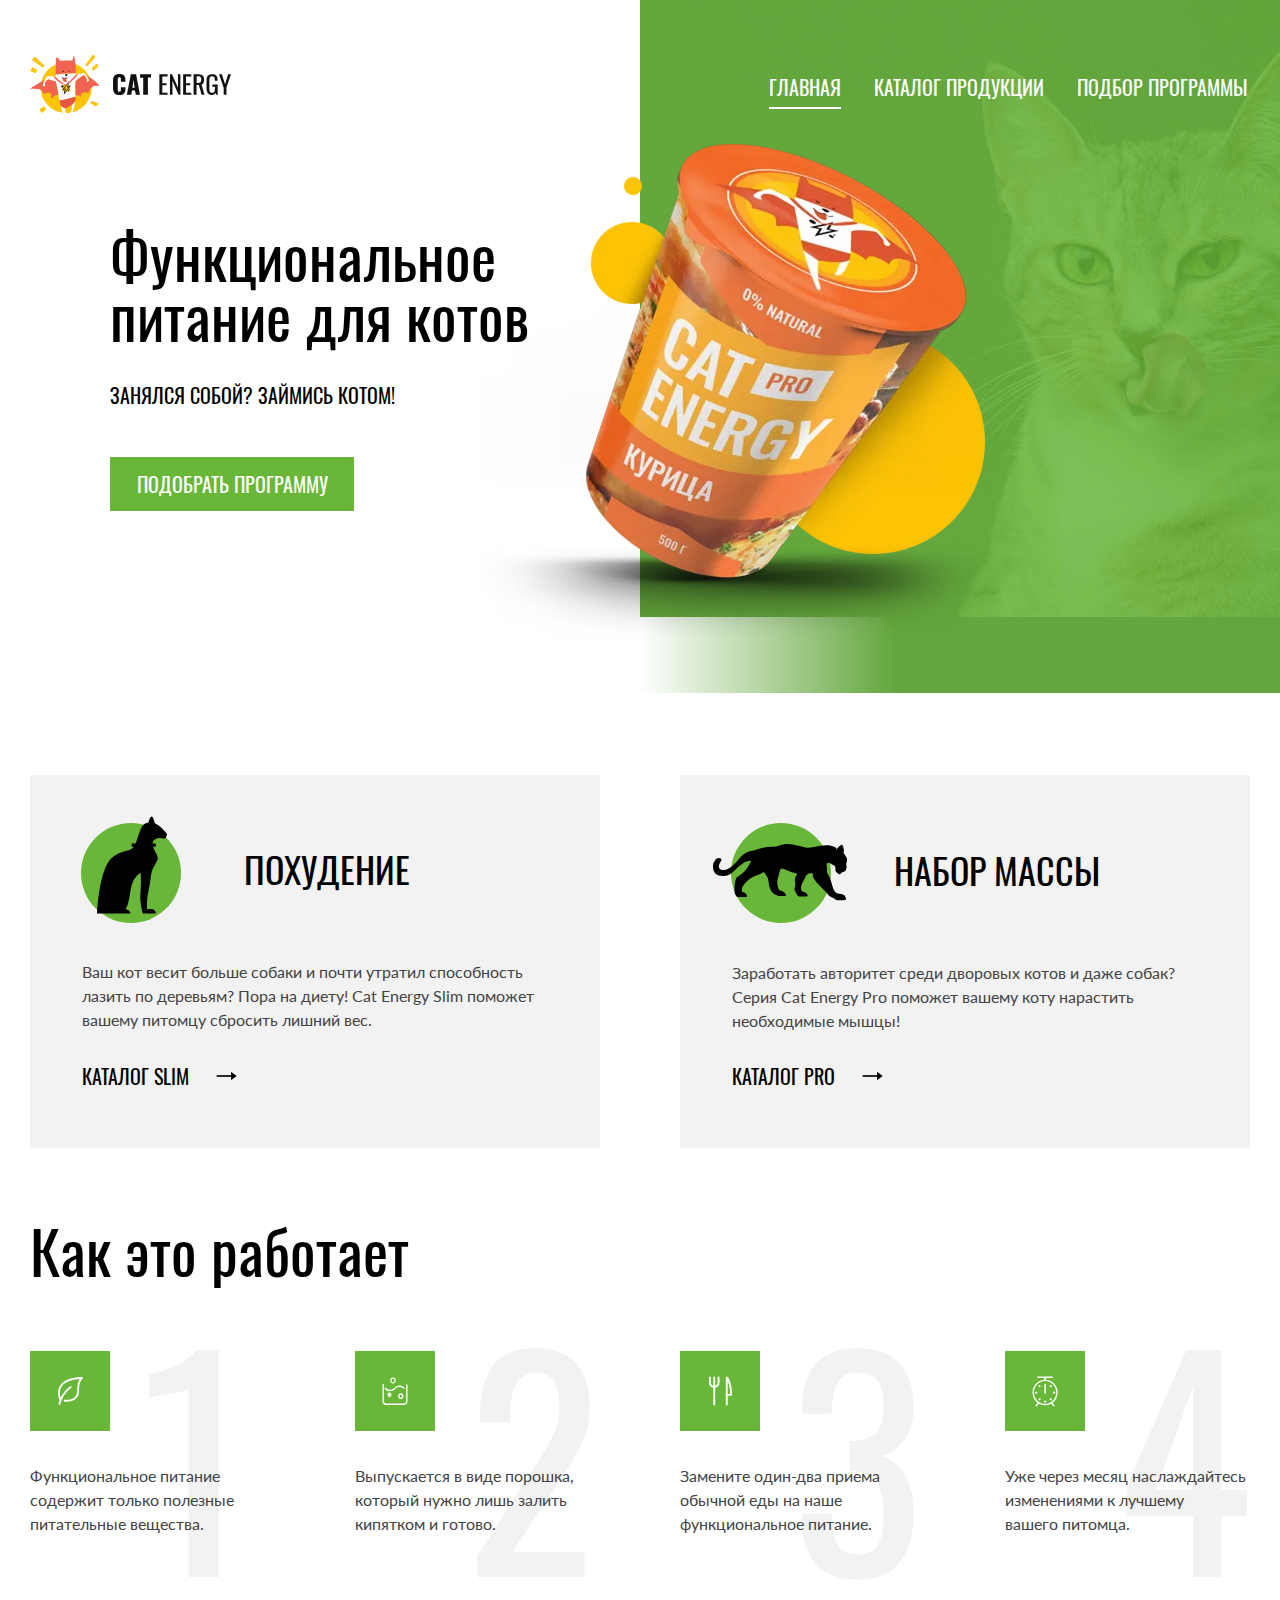
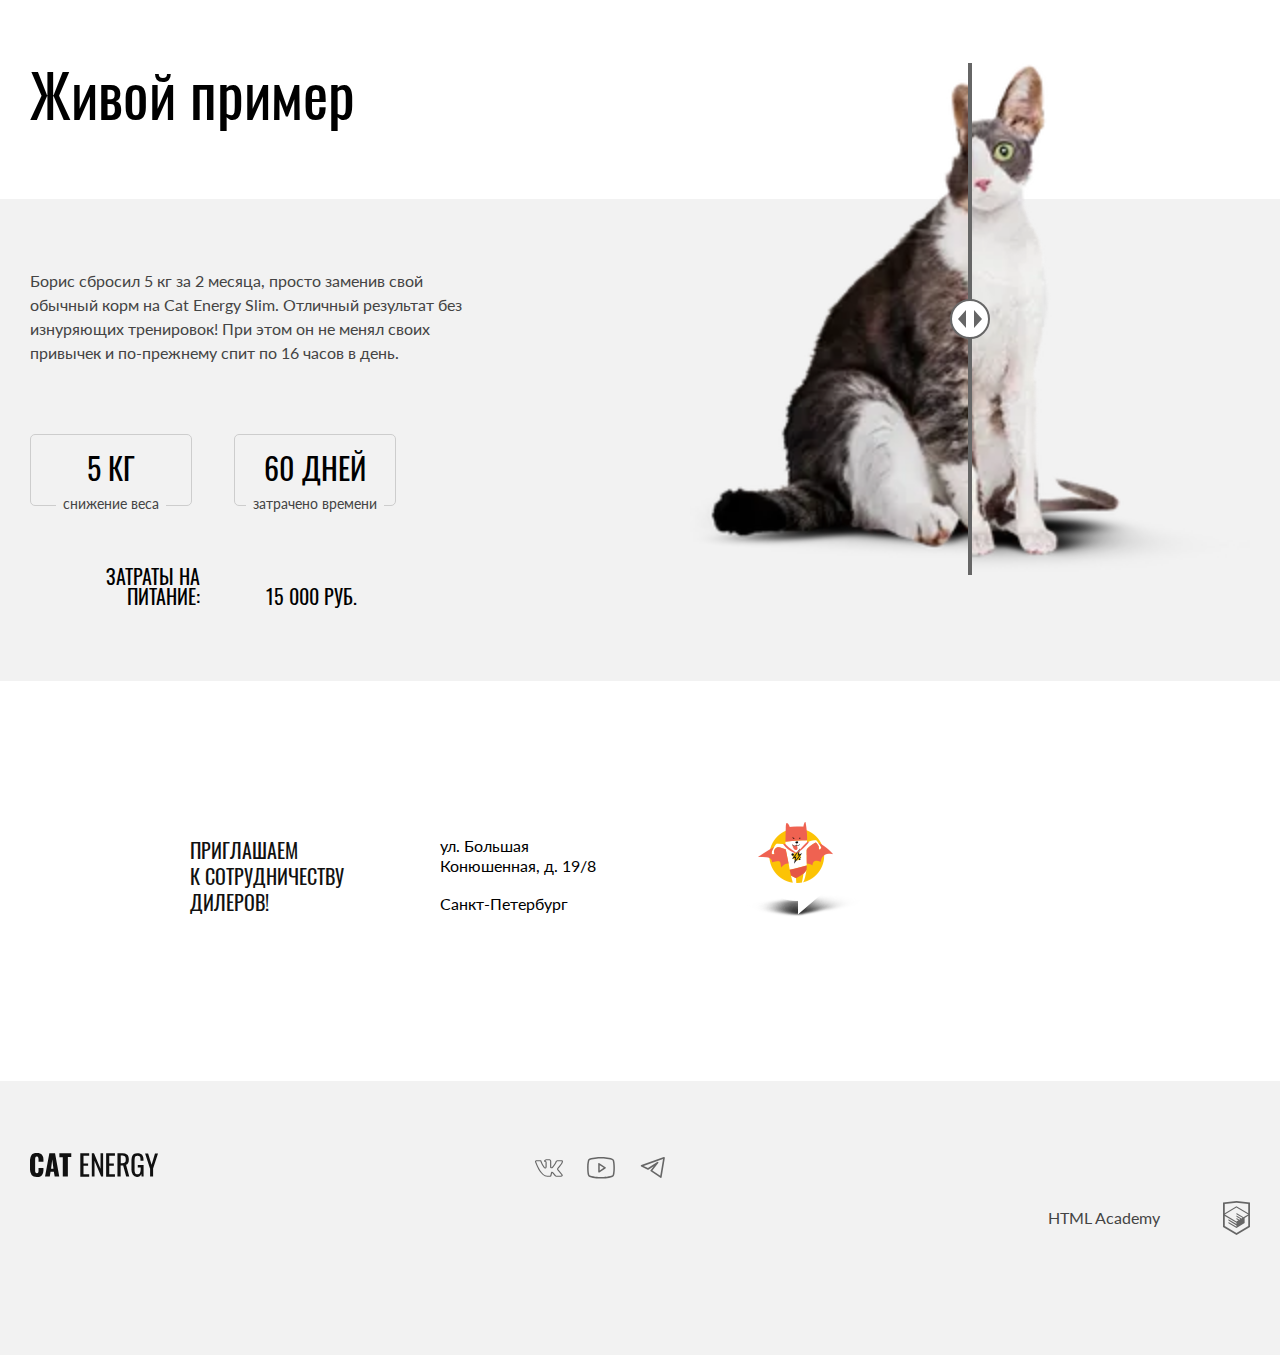
==== commit 3739f1b5: "Deploying to gh-pages from @ MurtazinRenat/2313589-cat-energy-31@3a7c45aec52aa9e6c1cd76a6c60b8821200" ====
--- a/index.html
+++ b/index.html
@@ -1 +1 @@
-<!DOCTYPE html><html class="page" lang="ru"><head><meta charset="UTF-8"><meta name="viewport" content="width=device-width,initial-scale=1"><title>Кэт энерджи</title><meta name="viewport" content="width=device-width,initial-scale=1"><link rel="stylesheet" href="styles/styles.css"><link rel="icon" href="favicon.ico"><!-- 32×32 --><link rel="icon" href="favicons/icon.svg" type="image/svg+xml"><link rel="apple-touch-icon" href="favicons/apple.png"><!-- 180×180 --><link rel="manifest" href="manifest.webmanifest"><script src="scripts/index.js" defer="defer"></script></head><body class="page__body"><div class="page__background-wrapper"><header class="page__header page__header--background" data-test="header"><nav class="navigation container"><div class="navigation__wrapper"><a class="header-logo" href="#"><picture><source media="(min-width: 1220px)" srcset="images/logo/logo-picture-desctop.svg" width="70" height="59" type="image/svg+xml"><source media="(min-width: 768px)" srcset="images/logo/logo-picture-tablet.svg" width="60" height="50" type="image/svg+xml"><img class="header-logo__image" src="images/logo/logo-picture-mobile.svg" width="33" height="38" aria-hidden="true" alt="Логотип Кэт энерджи"></picture><img class="header-logo__text" src="images/logo/logo-text-header.svg" width="101" height="18" alt="Логотип Кэт энерджи"> </a><button class="navigation__toggle navigation__toggle--nojs" type="button"><span class="visually-hidden navigation__open">Открыть меню.</span></button></div><ul class="navigation__list site-list site-list--closed site-list--background site-list--nojs"><li class="site-list__item site-list__item--current"><a class="site-list__link site-list__link--current site-list__link--index" href="#" aria-current="page">Главная</a></li><li class="site-list__item"><a class="site-list__link site-list__link--index" href="catalog.html">Каталог продукции</a></li><li class="site-list__item"><a class="site-list__link site-list__link--index" href="form.html">Подбор программы</a></li></ul></nav></header><main class="page__content page__content--background"><section class="page__hero hero" data-test="hero"><div class="hero__wrapper container"><h1 class="hero__title title title--primary">Функциональное питание&nbsp;для&nbsp;котов</h1><p class="hero__slogan">Занялся собой? Займись котом!</p><div class="hero__image-wrapper"><picture><source type="image/webp" media="(min-width: 1024px)" srcset="images/index/hero-desctop@1x.webp, images/index/hero-desctop@2x.webp 2x" width="552" height="499"><source type="image/webp" media="(min-width: 640px)" srcset="images/index/hero-tablet@1x.webp, images/index/hero-tablet@2x.webp 2x" width="709" height="609"><source type="image/webp" srcset="images/index/hero-mobile@1x.webp, images/index/hero-mobile@2x.webp 2x" width="280" height="270"><source width="552" height="499" type="image/png" media="(min-width: 1220px)" srcset="images/index/hero-desctop@1x.png, images/index/hero-desctop@2x.png 2x"><source width="709" height="609" type="image/png" media="(min-width: 768px)" srcset="images/index/hero-tablet@1x.png, images/index/hero-tablet@2x.png 2x"><img class="hero__image" width="280" height="270" src="images/index/hero-mobile@1x.png" srcset="images/index/hero-mobile@2x.png 2x" alt="Функциональное питание Кэт Энерджи со вкусом курицы"></picture></div><a class="hero__button button button--primary" href="form.html">Подобрать программу</a></div></section><section class="programs" data-test="programs"><div class="programs__wrapper container"><h2 class="visually-hidden">Каталог программ Кэт энерджи</h2><ul class="programs__list"><li class="program program--slim"><h3 class="program__title">Похудение</h3><p class="program__description">Ваш кот весит больше собаки и почти утратил способность лазить по деревьям? Пора на диету! Cat Energy&nbsp;Slim поможет вашему питомцу сбросить лишний вес.</p><a class="program__link" href="catalog.html">Каталог Slim</a></li><li class="program program--pro"><h3 class="program__title">Набор массы</h3><p class="program__description">Заработать авторитет среди дворовых котов и даже собак? Серия Cat&nbsp;Energy&nbsp;Pro поможет вашему коту нарастить необходимые мышцы!</p><a class="program__link" href="catalog.html">Каталог Pro</a></li></ul></div></section><section class="description" data-test="features"><div class="description__wrapper container"><h2 class="description__title title title--secondary">Как это работает</h2><ol class="description__list"><li class="description__item description__item--healthy"><p class="description__text">Функциональное питание содержит только полезные питательные вещества.</p></li><li class="description__item description__item--simple"><p class="description__text">Выпускается в виде порошка, который нужно лишь залить кипятком и готово.</p></li><li class="description__item description__item--tasty"><p class="description__text">Замените один-два приема обычной еды на наше функциональное питание.</p></li><li class="description__item description__item--fast"><p class="description__text">Уже через месяц наслаждайтесь изменениями к лучшему вашего&nbsp;питомца.</p></li></ol></div></section><section class="example" data-test="proof"><div class="example__wrapper container"><h2 class="example__title title title--secondary">Живой пример</h2><p class="example__text">Борис сбросил 5&nbsp;кг за 2 месяца, просто заменив свой обычный корм на Cat Energy Slim. Отличный результат без изнуряющих тренировок! При этом он не менял своих привычек и по-прежнему спит по 16 часов в день.</p><dl class="example__list"><div class="example__item"><dt class="example__description">Снижение<br>&nbsp;веса</dt><dd class="example__amount">5 кг</dd></div><div class="example__item"><dt class="example__description">Затрачено<br>&nbsp;времени</dt><dd class="example__amount">60 дней</dd></div><div class="example__item example__item--line"><dt class="example__description">Затраты на питание:</dt><dd class="example__amount">15&nbsp;000&nbsp;руб.</dd></div></dl><div class="example__slider slider"><div class="slider__image-wrapper slider__image-wrapper--before"><picture><source type="image/webp" media="(min-width: 500px)" srcset="images/slider/cat-before-tablet@1x.webp, images/slider/cat-before-tablet@2x.webp 2x" width="560" height="512"><source type="image/webp" srcset="images/slider/cat-before-mobile@1x.png, images/slider/cat-before-mobile@2x.png 2x" width="280" height="256"><source width="560" height="512" type="image/png" media="(min-width: 500px)" srcset="images/slider/cat-before-tablet@1x.png, images/slider/cat-before-tablet@2x.png 2x"><img class="slider__image slider__image--before" width="140" height="256" src="images/slider/cat-before-mobile@1x.png" srcset="images/slider/cat-before-mobile@2x.png 2x" alt="Кот с лишним весом"></picture></div><div class="slider__image-wrapper slider__image-wrapper--after"><picture><source type="image/webp" media="(min-width: 500px)" srcset="images/slider/cat-after-tablet@1x.webp, images/slider/cat-after-tablet@2x.webp 2x" width="560" height="512"><source type="image/webp" srcset="images/slider/cat-after-mobile@1x.png, images/slider/cat-after-mobile@2x.png 2x" width="280" height="256"><source width="560" height="512" type="image/png" media="(min-width: 500px)" srcset="images/slider/cat-after-tablet@1x.png, images/slider/cat-after-tablet@2x.png 2x"><img class="slider__image slider__image--after" width="140" height="256" src="images/slider/cat-after-mobile@1x.png" srcset="images/slider/cat-after-mobile@2x.png 2x" alt="Кот стройного телосложения"></picture></div><button class="slider__change-image" type="button"><svg class="slider__change-image-separator" width="40" height="40" aria-hidden="true"><use href="icons/stack.svg#index_slider-separator"></use></svg> <span class="visually-hidden">Ползунок для смены изображения.</span></button></div></div></section><section class="invite" data-test="contacts"><div class="container"><div class="invite__wrapper"><h2 class="visually-hidden">Адрес магазина.</h2><p class="invite__headline">Приглашаем к&nbsp;сотрудничеству дилеров!</p><address class="invite__address"><p class="invite__text">Ул.&nbsp;Большая Конюшенная,&nbsp;д.&nbsp;19/8</p><p class="invite__text">Санкт-Петербург</p></address></div></div><div class="invite__map map invite__map--nojs"><iframe class="map__interactive" src="https://yandex.ru/map-widget/v1/?um=constructor%3A4f4d75317c4feee721388542421a7ef2ab884ca936502e9de9c80456c1ccc30a&amp;source=constructor" height="362"></iframe><picture><source type="image/webp" media="(min-width: 1220px)" srcset="images/map/map-desctop@1x.webp, images/map/map-desctop@2x.webp 2x" width="1220" height="400"><source type="image/webp" media="(min-width: 768px)" srcset="images/map/map-tablet@1x.webp, images/map/map-tablet@2x.webp 2x" width="768" height="400"><source type="image/webp" srcset="images/map/map-mobile@1x.webp, images/map/map-mobile@2x.webp 2x" width="320" height="362"><source width="1220" height="400" type="image/png" media="(min-width: 1220px)" srcset="images/map/map-desctop@1x.png, images/map/map-desctop@2x.png 2x"><source width="768" height="400" type="image/png" media="(min-width: 768px)" srcset="images/map/map-tablet@1x.png, images/map/map-tablet@2x.png 2x"><img class="invite__map-image invite__map-image--nojs" width="320" height="362" src="images/map/map-mobile@1x.png" srcset="images/map/map-mobile@2x.png 2x" alt="Карта с местоположением офиса Кэт энерджи"></picture></div></section></main></div><footer class="footer" data-test="footer"><div class="footer__wrapper container"><a class="footer__logo footer-logo" href="#" aria-label="Логотип Кэт Энерджи."><svg class="footer-logo__text" width="128" height="24" aria-hidden="true"><use href="icons/stack.svg#logo_logo-text-footer"></use></svg></a><section class="footer__social social"><h2 class="visually-hidden">Мы в социальных сетях.</h2><ul class="social__list"><li class="social__item"><a class="social__link social__link--vk" href="https://vk.com/htmlacademy"><span class="visually-hidden">Вконтакте.</span></a></li><li class="social__item"><a class="social__link social__link--youtube" href="https://www.youtube.com/user/htmlacademy"><span class="visually-hidden">Ютюб.</span></a></li><li class="social__item"><a class="social__link social__link--telegram" href="https://t.me/htmlacademy"><span class="visually-hidden">Телеграм.</span></a></li></ul></section><a class="footer__academy academy-logo" href="https://htmlacademy.ru/intensive/adaptive" aria-label="Логотип HTML Академии."><span class="academy-logo__text">HTML Academy</span> <svg class="academy-logo__icon" width="27" height="34" aria-hidden="true"><use href="icons/stack.svg#logo_logo-html-academy"></use></svg></a></div></footer><script src="https://api-maps.yandex.ru/2.1/?apikey=f0efd25a-59f7-45f0-a011-7aea5b12191f&lang=ru_RU" type="text/javascript"></script><script src="js/map.js"></script><script src="js/script.js"></script></body></html>+<!DOCTYPE html><html class="page" lang="ru"><head><meta charset="UTF-8"><meta name="viewport" content="width=device-width,initial-scale=1"><title>Кэт энерджи</title><link rel="preload" href="fonts/oswald/oswaldregular.woff2" type="font/woff2" as="font" crossorigin="anonymous"><link rel="preload" href="fonts/lato/Lato-Regular.woff2" type="font/woff2" as="font" crossorigin="anonymous"><link rel="stylesheet" href="styles/styles.css"><link rel="icon" href="favicon.ico"><!-- 32×32 --><link rel="icon" href="favicons/icon.svg" type="image/svg+xml"><link rel="apple-touch-icon" href="favicons/apple.png"><!-- 180×180 --><link rel="manifest" href="manifest.webmanifest"><script src="scripts/index.js" defer="defer"></script></head><body class="page__body"><div class="page__background-wrapper"><header class="page__header page__header--background" data-test="header"><nav class="navigation container"><div class="navigation__wrapper"><a class="header-logo" href="#"><picture><source media="(min-width: 1220px)" srcset="images/logo/logo-picture-desctop.svg" width="70" height="59" type="image/svg+xml"><source media="(min-width: 768px)" srcset="images/logo/logo-picture-tablet.svg" width="60" height="50" type="image/svg+xml"><img class="header-logo__image" src="images/logo/logo-picture-mobile.svg" width="33" height="38" aria-hidden="true" alt="Логотип Кэт энерджи"></picture><img class="header-logo__text" src="images/logo/logo-text-header.svg" width="101" height="18" alt="Логотип Кэт энерджи"> </a><button class="navigation__toggle navigation__toggle--nojs" type="button"><span class="visually-hidden navigation__open">Открыть меню.</span></button></div><ul class="navigation__list site-list site-list--closed site-list--background site-list--nojs"><li class="site-list__item site-list__item--current"><a class="site-list__link site-list__link--current site-list__link--index" href="#" aria-current="page">Главная</a></li><li class="site-list__item"><a class="site-list__link site-list__link--index" href="catalog.html">Каталог продукции</a></li><li class="site-list__item"><a class="site-list__link site-list__link--index" href="form.html">Подбор программы</a></li></ul></nav></header><main class="page__content page__content--background"><section class="page__hero hero" data-test="hero"><div class="hero__wrapper container"><h1 class="hero__title title title--primary">Функциональное питание&nbsp;для&nbsp;котов</h1><p class="hero__slogan">Занялся собой? Займись котом!</p><div class="hero__image-wrapper"><picture><source type="image/webp" media="(min-width: 1024px)" srcset="images/index/hero-desctop@1x.webp, images/index/hero-desctop@2x.webp 2x" width="552" height="499"><source type="image/webp" media="(min-width: 768px)" srcset="images/index/hero-tablet@1x.webp, images/index/hero-tablet@2x.webp 2x" width="709" height="609"><source type="image/webp" srcset="images/index/hero-mobile@1x.webp, images/index/hero-mobile@2x.webp 2x" width="280" height="270"><source width="552" height="499" type="image/png" media="(min-width: 1220px)" srcset="images/index/hero-desctop@1x.png, images/index/hero-desctop@2x.png 2x"><source width="709" height="609" type="image/png" media="(min-width: 768px)" srcset="images/index/hero-tablet@1x.png, images/index/hero-tablet@2x.png 2x"><img class="hero__image" width="280" height="270" src="images/index/hero-mobile@1x.png" srcset="images/index/hero-mobile@2x.png 2x" alt="Функциональное питание Кэт Энерджи со вкусом курицы"></picture></div><a class="hero__button button button--primary" href="form.html">Подобрать программу</a></div></section><section class="programs" data-test="programs"><div class="programs__wrapper container"><h2 class="visually-hidden">Каталог программ Кэт энерджи</h2><ul class="programs__list"><li class="program program--slim"><h3 class="program__title">Похудение</h3><p class="program__description">Ваш кот весит больше собаки и почти утратил способность лазить по деревьям? Пора на диету! Cat Energy&nbsp;Slim поможет вашему питомцу сбросить лишний вес.</p><a class="program__link" href="catalog.html">Каталог Slim</a></li><li class="program program--pro"><h3 class="program__title">Набор массы</h3><p class="program__description">Заработать авторитет среди дворовых котов и даже собак? Серия Cat&nbsp;Energy&nbsp;Pro поможет вашему коту нарастить необходимые мышцы!</p><a class="program__link" href="catalog.html">Каталог Pro</a></li></ul></div></section><section class="description" data-test="features"><div class="description__wrapper container"><h2 class="description__title title title--secondary">Как это работает</h2><ol class="description__list"><li class="description__item description__item--healthy"><p class="description__text">Функциональное питание содержит только полезные питательные вещества.</p></li><li class="description__item description__item--simple"><p class="description__text">Выпускается в виде порошка, который нужно лишь залить кипятком и готово.</p></li><li class="description__item description__item--tasty"><p class="description__text">Замените один-два приема обычной еды на наше функциональное питание.</p></li><li class="description__item description__item--fast"><p class="description__text">Уже через месяц наслаждайтесь изменениями к лучшему вашего&nbsp;питомца.</p></li></ol></div></section><section class="example" data-test="proof"><div class="example__wrapper container"><h2 class="example__title title title--secondary">Живой пример</h2><p class="example__text">Борис сбросил 5&nbsp;кг за 2 месяца, просто заменив свой обычный корм на Cat Energy Slim. Отличный результат без изнуряющих тренировок! При этом он не менял своих привычек и по-прежнему спит по 16 часов в день.</p><dl class="example__list"><div class="example__item"><dt class="example__description">Снижение<br>&nbsp;веса</dt><dd class="example__amount">5 кг</dd></div><div class="example__item"><dt class="example__description">Затрачено<br>&nbsp;времени</dt><dd class="example__amount">60 дней</dd></div><div class="example__item example__item--line"><dt class="example__description">Затраты на питание:</dt><dd class="example__amount">15&nbsp;000&nbsp;руб.</dd></div></dl><div class="example__slider slider"><div class="slider__image-wrapper slider__image-wrapper--before"><picture><source type="image/webp" media="(min-width: 500px)" srcset="images/slider/cat-before-tablet@1x.webp, images/slider/cat-before-tablet@2x.webp 2x" width="560" height="512"><source type="image/webp" srcset="images/slider/cat-before-mobile@1x.png, images/slider/cat-before-mobile@2x.png 2x" width="280" height="256"><source width="560" height="512" type="image/png" media="(min-width: 500px)" srcset="images/slider/cat-before-tablet@1x.png, images/slider/cat-before-tablet@2x.png 2x"><img class="slider__image slider__image--before" width="140" height="256" src="images/slider/cat-before-mobile@1x.png" srcset="images/slider/cat-before-mobile@2x.png 2x" alt="Кот с лишним весом"></picture></div><div class="slider__image-wrapper slider__image-wrapper--after"><picture><source type="image/webp" media="(min-width: 500px)" srcset="images/slider/cat-after-tablet@1x.webp, images/slider/cat-after-tablet@2x.webp 2x" width="560" height="512"><source type="image/webp" srcset="images/slider/cat-after-mobile@1x.png, images/slider/cat-after-mobile@2x.png 2x" width="280" height="256"><source width="560" height="512" type="image/png" media="(min-width: 500px)" srcset="images/slider/cat-after-tablet@1x.png, images/slider/cat-after-tablet@2x.png 2x"><img class="slider__image slider__image--after" width="140" height="256" src="images/slider/cat-after-mobile@1x.png" srcset="images/slider/cat-after-mobile@2x.png 2x" alt="Кот стройного телосложения"></picture></div><button class="slider__change-image" type="button"><svg class="slider__change-image-separator" width="40" height="40" aria-hidden="true"><use href="icons/stack.svg#index_slider-separator"></use></svg> <span class="visually-hidden">Ползунок для смены изображения.</span></button></div></div></section><section class="invite" data-test="contacts"><div class="container"><div class="invite__wrapper"><h2 class="visually-hidden">Адрес магазина.</h2><p class="invite__headline">Приглашаем к&nbsp;сотрудничеству дилеров!</p><address class="invite__address"><p class="invite__text">ул.&nbsp;Большая Конюшенная,&nbsp;д.&nbsp;19/8</p><p class="invite__text">Санкт-Петербург</p></address></div></div><div class="invite__map map invite__map--nojs"><iframe class="map__interactive" src="https://yandex.ru/map-widget/v1/?um=constructor%3A4f4d75317c4feee721388542421a7ef2ab884ca936502e9de9c80456c1ccc30a&amp;source=constructor" height="362"></iframe></div><picture><source type="image/webp" media="(min-width: 1220px)" srcset="images/map/map-desktop@1x.webp, images/map/map-desktop@2x.webp 2x" width="1220" height="400"><source type="image/webp" media="(min-width: 768px)" srcset="images/map/map-tablet@1x.webp, images/map/map-tablet@2x.webp 2x" width="768" height="400"><source type="image/webp" srcset="images/map/map-mobile@1x.webp, images/map/map-mobile@2x.webp 2x" width="320" height="362"><source width="1220" height="400" type="image/png" media="(min-width: 1220px)" srcset="images/map/map-desktop@1x.png, images/map/map-desktop@2x.png 2x"><source width="768" height="400" type="image/png" media="(min-width: 768px)" srcset="images/map/map-tablet@1x.png, images/map/map-tablet@2x.png 2x"><img class="invite__map-image invite__map-image--nojs" width="320" height="362" src="images/map/map-mobile@1x.png" srcset="images/map/map-mobile@2x.png 2x" alt="Карта с местоположением офиса Кэт энерджи"></picture></section></main></div><footer class="footer" data-test="footer"><div class="footer__wrapper container"><a class="footer__logo footer-logo" href="#" aria-label="Логотип Кэт Энерджи."><svg class="footer-logo__text" width="128" height="24" aria-hidden="true"><use href="icons/stack.svg#logo_logo-text-footer"></use></svg></a><div class="footer__social social"><h2 class="visually-hidden">Мы в социальных сетях.</h2><ul class="social__list"><li class="social__item"><a class="social__link social__link--vk" href="https://vk.com/htmlacademy"><span class="visually-hidden">Вконтакте.</span></a></li><li class="social__item"><a class="social__link social__link--youtube" href="https://www.youtube.com/user/htmlacademy"><span class="visually-hidden">Ютюб.</span></a></li><li class="social__item"><a class="social__link social__link--telegram" href="https://t.me/htmlacademy"><span class="visually-hidden">Телеграм.</span></a></li></ul></div><a class="footer__academy academy-logo" href="https://htmlacademy.ru/intensive/adaptive" aria-label="Логотип HTML Академии."><span class="academy-logo__text">HTML Academy</span> <svg class="academy-logo__icon" width="27" height="34" aria-hidden="true"><use href="icons/stack.svg#logo_logo-html-academy"></use></svg></a></div></footer></body></html>--- a/styles/styles.css
+++ b/styles/styles.css
@@ -1 +1 @@
-@font-face{font-family:Oswald;font-style:normal;font-weight:400;src:url(../fonts/oswald/oswaldregular.woff2)format("woff2");font-display:swap}@font-face{font-family:Oswald;font-style:normal;font-weight:500;src:url(../fonts/oswald/oswaldmedium.woff2)format("woff2");font-display:swap}@font-face{font-family:Lato;font-style:normal;font-weight:400;src:url(../fonts/lato/Lato-Regular.woff2)format("woff2");font-display:swap}*,:before,:after{box-sizing:border-box}.ymaps-2-1-79-map-copyrights-promo,.ymaps-2-1-79-copyright{visibility:hidden}.visually-hidden{white-space:nowrap;-webkit-clip-path:inset(100%);clip-path:inset(100%);clip:rect(0 0 0 0);border:0;width:1px;height:1px;margin:-1px;padding:0;position:absolute;overflow:hidden}.academy-logo{justify-content:space-between;align-items:center;text-decoration:none;display:flex}@media (width>=768px){.academy-logo{gap:23px;padding:0}}.academy-logo__text{color:#444;font-family:Lato,Arial,sans-serif;font-size:16px;font-weight:400;line-height:20px}.academy-logo__text:active{opacity:.3}.academy-logo__icon{color:#666;width:27px;height:34px}.academy-logo__icon:hover,.academy-logo__icon:focus{color:#68b738}.academy-logo__icon:active{opacity:.3}.button{text-transform:uppercase;cursor:pointer;border:none;place-content:center;margin:0;padding:10px 44px;font-family:Oswald,Arial,sans-serif;font-size:16px;font-weight:400;line-height:20px;text-decoration:none;display:grid}@media (width>=768px){.button{font-size:20px;line-height:26px}}@media (width>=1280px){.button{font-size:20px;line-height:26px}}.button--primary{color:#fff;background-color:#68b738}.button--primary:hover{background-color:#5eaa2f}.button--primary:active{color:#ffffff4d;background-color:#5eaa2f}.button--secondary{color:#444;background-color:#f2f2f2}.button--secondary:hover{background-color:#ebebeb}.button--secondary:active{color:#4444444d;background-color:#ebebeb}.container{width:calc(100% - 40px);margin:0 auto}@media (width>=768px){.container{width:calc(100% - 60px)}}@media (width>=1280px){.container{width:calc(100% - 80px)}}.invite{position:relative}.invite--secondary{background-color:#f2f2f2}.invite__wrapper{flex-wrap:wrap;justify-content:space-between;gap:8px;padding:27px 0 25px;display:flex}@media (width>=768px){.invite__wrapper{gap:0;padding:61px 40px}}@media (width>=1280px){.invite__wrapper{z-index:1;background-color:#fff;align-items:start;gap:10px;width:565px;padding:61px 75px 60px 80px;position:absolute;top:95px}}.invite__headline{color:#111;text-transform:uppercase;max-width:130px;margin:0;font-size:16px;font-weight:400;line-height:20px}@media (width>=768px){.invite__headline{max-width:165px;font-size:20px;line-height:26px}}@media (width>=1280px){.invite__headline{font-size:20px;line-height:26px}}.invite__address{max-width:140px;font-family:Lato,Arial,sans-serif;font-size:14px;font-style:normal;line-height:20px}@media (width>=768px){.invite__address{text-align:right;gap:2rem;max-width:160px;font-size:16px;line-height:20px;display:grid}}@media (width>=1280px){.invite__address{text-align:left;gap:18px;font-size:16px;line-height:20px}}.invite__text{margin:0}.invite__map{width:100%;height:362px;display:block;overflow:hidden}@media (width>=768px){.invite__map{height:400px}}.invite__map--nojs{display:none}.invite__map-image{object-fit:cover;width:100%;height:362px;display:none}@media (width>=768px){.invite__map-image{height:400px}}.invite__map-image--nojs{display:block}.page{font-family:Oswald,Arial,sans-serif;font-size:3.125vw}@media (width>=768px){.page{font-size:1.30208vw}}@media (width>=1280px){.page{font-size:.694444vw}}.page__body{color:#000;background-color:#fff;grid-template-rows:auto 1fr auto;min-height:100vh;margin:0;display:grid;position:relative}.page__background-wrapper{min-width:100%}@media (width>=1280px){.page__background-wrapper{grid-template-rows:repeat(3,auto);display:grid}.page__header{grid-area:1/1/2/-1}}.page__content{min-width:100%}@media (width>=1280px){.page__content--background{grid-area:1/1/-1/-1}}.page__hero{max-width:2200px;margin:0 auto}.title{font-size:36px;font-weight:400}.title--primary{line-height:36px}.title--secondary{line-height:40px}@media (width>=768px){.title{font-size:60px;line-height:60px}}@media (width>=1280px){.title{font-size:60px;line-height:60px}}.title-line{position:relative;overflow-x:hidden}.title-line:before{content:"";z-index:-1;background-color:#68b738;width:100vw;height:2px;position:absolute;top:11px;left:50%;transform:translate(-50%)}@media (width>=768px){.title-line:before{width:calc(100% + 60px);top:13px}}@media (width>=1280px){.title-line:before{width:100vw;top:18px}}@media (width>=768px){.title-line--short:after{content:"";z-index:-1;background-color:#68b738;width:100vw;height:2px;position:absolute;top:13px;right:0;transform:translate(-50%)}}@media (width>=1280px){.title-line--short:after{top:18px;transform:translate(-70%)}}.header-logo{text-decoration:none}@media (width<=320px){.header-logo{width:33px;height:38px}}@media (width>=768px){.header-logo{align-items:center;gap:13px;width:174px;height:50px;display:flex}}@media (width>=1280px){.header-logo{min-width:202px;height:59px}}.header-logo:hover{opacity:.8}.header-logo:focus-visible{outline:2px solid #444}.header-logo:active{opacity:.6}.header-logo__image{object-fit:contain;width:35px;height:auto}@media (width>=768px){.header-logo__image{width:60px}}@media (width>=1280px){.header-logo__image{width:70px}}.header-logo__text{width:101px;height:auto}@media (width<=320px){.header-logo__text{fill:#111;position:absolute;top:50%;left:50%;transform:translate(-50%,-50%)}}@media (width>=768px){.header-logo__text{fill:#444}}@media (width>=1280px){.header-logo__text{width:118px}}.navigation{z-index:2;position:relative}@media (width>=768px){.navigation{justify-content:space-between;align-items:start;padding-top:25px;display:flex}}@media (width>=1280px){.navigation{width:1280px;padding-top:55px;padding-left:30px}}.navigation__wrapper{justify-content:space-between;align-items:center;padding:13px 0 14px;display:flex;position:relative}@media (width>=768px){.navigation__wrapper{padding:0}}@media (width<=320px){.navigation__wrapper--decor:after{content:"";background-color:#ebebeb;width:calc(100% + 40px);height:1px;position:absolute;bottom:0;left:-20px}}.navigation__wrapper--decor+.navigation__list{border:none}.navigation__toggle{cursor:pointer;background-color:#0000;background-image:url(../icons/stack.svg#mobile_hamburger-button-mobile);background-repeat:no-repeat;background-size:contain;border:none;width:24px;height:24px;padding:0}@media (width>=768px){.navigation__toggle{display:none}}.navigation__toggle--closed{background-image:url(../icons/stack.svg#mobile_close-button-mobile);background-position:50%;background-size:contain}.navigation__toggle--nojs{display:none}@media (width<=320px){.navigation__list{z-index:2;border-top:1px solid #ebebeb;width:calc(100% + 40px);position:absolute;top:65px;left:-20px}}@media (width>=768px){.navigation__list{max-width:450px}}@media (width>=1280px){.navigation__list{max-width:550px}}.site-list{text-align:center;flex-direction:column;margin:0;padding:0;list-style:none;display:flex}.site-list--closed{display:none}@media (width<=320px){.site-list{background-color:#fff}.site-list--nojs{width:100%;display:block;position:static}}@media (width>=768px){.site-list{flex-flow:wrap;justify-content:end;gap:34px;padding-right:4px;display:flex}}@media (width>=1280px){.site-list{gap:33px;padding-right:32px}.site-list--background{color:#fff}.site-list--background .site-list__item--current:after{background-color:#fff}}.site-list__item{position:relative}@media (width<=320px){.site-list__item{border-bottom:1px solid #e6e6e6}}@media (width>=768px){.site-list__item--current:after{content:"";background-color:#68b738;height:2px;position:absolute;bottom:3px;left:0;right:0}}.site-list__link{text-transform:uppercase;color:#000;padding:23px 27px 22px;font-size:20px;font-weight:400;line-height:20px;text-decoration:none;display:block}@media (width>=768px){.site-list__link{padding:14px 0 12px;font-size:18px;line-height:24px}}@media (width>=1280px){.site-list__link{padding:20px 0 13px;font-size:20px;line-height:24px}.site-list__link--index{color:#fff}}.site-list__link:hover{opacity:.6}.site-list__link:active{opacity:.3}.site-list__link--current{cursor:default}.site-list__link--current:hover,.site-list__link--current:active{opacity:1}.hero{text-align:center;color:#fff;background-image:-webkit-image-set(url(../images/index/hero-cat-mobile@2x.webp) 2x type("image/webp"),url(../images/index/hero-cat-mobile@1x.webp) 1x type("image/webp"),url(../images/index/hero-cat-mobile@2x.jpg) 2x,url(../images/index/hero-cat-mobile@1x.jpg) 1x),-webkit-linear-gradient(90deg,#64a73d 50%,#62a53b 50%);background-image:image-set("../images/index/hero-cat-mobile@2x.webp" 2x type("image/webp"),"../images/index/hero-cat-mobile@1x.webp" 1x type("image/webp"),"../images/index/hero-cat-mobile@2x.jpg" 2x,"../images/index/hero-cat-mobile@1x.jpg" 1x),linear-gradient(90deg,#64a73d 50%,#62a53b 50%);background-position:top;background-repeat:no-repeat;background-size:100%,320px 302px,100%;min-height:495px;padding-top:27px}@media (width>=768px){.hero{text-align:left;color:#000;background-color:#fff;background-image:none;padding-top:64px}}@media (width>=1280px){.hero{background-image:-webkit-image-set(url(../images/index/hero-cat-desktop@2x.webp) 2x type("image/webp"),url(../images/index/hero-cat-desktop@1x.webp) 1x type("image/webp"),url(../images/index/hero-cat-desktop@2x.jpg) 2x,url(../images/index/hero-cat-desktop@1x.jpg) 1x);background-image:image-set("../images/index/hero-cat-desktop@2x.webp" 2x type("image/webp"),"../images/index/hero-cat-desktop@1x.webp" 1x type("image/webp"),"../images/index/hero-cat-desktop@2x.jpg" 2x,"../images/index/hero-cat-desktop@1x.jpg" 1x);background-position:100% 100%,100%;background-repeat:no-repeat;background-size:50% 100%;padding-top:143px}}@media (width>=768px){.hero__wrapper{grid-template-rows:repeat(10,min-content);grid-template-columns:repeat(2,auto);padding-left:90px;display:grid}}@media (width>=1280px){.hero__wrapper{width:1280px;min-height:550px;margin-bottom:82px;padding-left:80px}}.hero__title{max-width:250px;margin:0 auto 25px}@media (width>=768px){.hero__title{grid-column:1/2;min-width:440px;margin:0 0 41px}}@media (width>=1280px){.hero__title{margin-bottom:40px;padding-top:82px;padding-left:30px}}.hero__slogan{text-transform:uppercase;margin:0 0 29px;font-size:14px;line-height:14px}@media (width>=768px){.hero__slogan{grid-column:1/2;max-width:460px;margin-bottom:50px;font-size:20px;line-height:20px}}@media (width>=1280px){.hero__slogan{margin-bottom:52px;padding-left:30px;font-size:20px;line-height:20px}}.hero__image-wrapper{width:280px;max-width:350px;margin:0 auto 3px}@media (width>=768px){.hero__image-wrapper{grid-column:2/-1;grid-row-end:-1;width:708px;max-width:none;height:609px;margin:-93px 0 0 -530px}}@media (width>=1280px){.hero__image-wrapper{grid-row:1/-1;width:552px;height:499px;margin:0 0 0 -295px}}.hero__image{object-fit:contain;width:100%;height:auto;display:block}.hero__button{padding:11px 44px;font-size:16px;line-height:18px}@media (width>=768px){.hero__button{grid-column:1/2;max-width:244px;margin-bottom:10px;padding:14px 26px;font-size:20px;line-height:26px}}@media (width>=1280px){.hero__button{margin-left:30px;font-size:20px;line-height:26px}}@media (width>=768px){.programs__wrapper{margin-bottom:45px}}@media (width>=1280px){.programs__wrapper{width:1220px;margin-bottom:72px}}.programs__list{gap:20px;margin:0;padding:5px 0;list-style:none;display:grid}@media (width>=768px){.programs__list{gap:30px;padding:0}}@media (width>=1280px){.programs__list{grid-template-columns:repeat(2,1fr);gap:80px}}.program{background-color:#f2f2f2;grid-template-columns:69px 1fr;align-items:start;padding:21px 22px 15px;display:grid;position:relative}@media (width>=768px){.program{grid-template-columns:393px auto;grid-auto-flow:dense}}@media (width>=1280px){.program{grid-template-columns:162px 1fr}}@media (width>=768px){.program--slim{padding:77px 63px 58px 52px}}@media (width>=1280px){.program--slim{padding:44px 61px 58px 52px}}.program--pro{padding-top:24px}@media (width>=768px){.program--pro{padding:77px 29px 58px 52px}}@media (width>=1280px){.program--pro{padding:47px 61px 58px 52px}}.program:before{content:"";background-color:#68b738;border-radius:50%;width:50px;height:50px;display:block;position:absolute;top:25px;left:21px}@media (width>=768px){.program:before{width:200px;height:200px;top:92px;left:444px}}@media (width>=1280px){.program:before{width:100px;height:100px;margin:0;top:48px;left:51px}}.program:after{content:"";background-position:50%;background-repeat:no-repeat;background-size:contain;position:absolute}.program--slim:after{background-image:url(../icons/stack.svg#index_cat-slim-mobile);width:37px;height:50px;top:22px;left:27px}@media (width>=768px){.program--slim:after{background-image:url(../icons/stack.svg#index_cat-slim-tablet);width:145px;height:194px;top:80px;left:472px}}@media (width>=1280px){.program--slim:after{background-image:url(../icons/stack.svg#index_cat-slim-desktop);width:70px;height:100px;top:40px;left:65px}}.program--pro:after{background-image:url(../icons/stack.svg#index_cat-pro-mobile);width:67px;height:50px;margin-left:-7px;top:25px;left:20px}@media (width>=768px){.program--pro:after{background-image:url(../icons/stack.svg#index_cat-pro-tablet);width:269px;height:113px;margin-top:14px;margin-left:-34px;top:120px;left:444px}}@media (width>=1280px){.program--pro:after{background-image:url(../icons/stack.svg#index_cat-pro-desktop);width:134px;height:100px;margin-left:-19px;top:33px;left:52px}.program--pro .program__title{padding-top:30px}}.program__title{text-transform:uppercase;grid-column:2/-1;margin:0;padding-top:8px;font-size:24px;font-weight:400;line-height:37px}@media (width>=768px){.program__title{grid-column:1/2;margin-bottom:24px;padding:0;font-size:36px;line-height:36px}}@media (width>=1280px){.program__title{grid-column:2/-1;margin:0;padding-top:32px;font-size:36px;line-height:36px}}.program__description{color:#444;grid-column:1/-1;margin:0 0 23px;padding-top:30px;font-family:Lato,Arial,sans-serif;font-size:14px;font-weight:400;line-height:18px}@media (width>=768px){.program__description{grid-column:1/2;max-width:340px;margin-bottom:39px;padding:0;font-size:16px;line-height:24px}}@media (width>=1280px){.program__description{grid-column:1/-1;max-width:100%;margin-bottom:29px;padding-top:73px;font-size:16px;line-height:24px}}.program__link{color:#000;text-transform:uppercase;border-top:1px solid #d9d9d9;grid-column:1/-1;align-items:center;gap:15px;padding:18px 0 4px;font-size:16px;line-height:16px;text-decoration:none;display:flex}.program__link:after{content:"";background-color:#000;width:32px;height:10px;transition:all .5s;display:block;-webkit-mask:url(../icons/stack.svg#index_icon-arrow-24) 50% no-repeat;mask:url(../icons/stack.svg#index_icon-arrow-24) 50% no-repeat}@media (width>=768px){.program__link{border:none;grid-column:1/2;gap:25px;font-size:20px;line-height:20px}}@media (width>=1280px){.program__link{grid-column:1/-1;gap:25px;padding:4px 0;font-size:20px;line-height:20px}}.program__link:hover:after,.program__link:focus:after{margin-left:5px;transition:all .4s;transform:scaleX(1.3)}.program__link:focus-visible{outline:2px solid #444}.program__link:active{opacity:.3}@media (width>=768px){.description{border-bottom:1px solid #e6e6e6}}@media (width>=1280px){.description{border-bottom:none}}.description__wrapper{margin-top:20px;margin-bottom:49px}@media (width>=768px){.description__wrapper{margin-bottom:0;padding-bottom:43px}}@media (width>=1280px){.description__wrapper{width:1220px;margin-bottom:63px;padding-bottom:0}}.description__title{margin:0 0 40px}@media (width>=768px){.description__title{margin-bottom:32px}}.description__list{gap:23px;margin:0;padding:0 0 5px;list-style:none;display:grid}@media (width>=768px){.description__list{grid-template-columns:repeat(2,1fr);gap:77px 58px;padding-top:40px}}@media (width>=1280px){.description__list{grid-template-columns:repeat(4,1fr);column-gap:81px}}.description__item{counter-increment:enumerator 1;grid-template-columns:auto 1fr;display:grid;position:relative}.description__item:before{content:"";background-color:#68b738;background-position:50%;background-repeat:no-repeat;width:60px;height:60px;position:absolute}@media (width>=768px){.description__item:before{width:80px;height:80px}}.description__item--healthy:before{background-image:url(../icons/stack.svg#index_healthy-icon);background-size:25px 28px}.description__item--simple:before{background-image:url(../icons/stack.svg#index_simple-icon);background-size:26px 29px}.description__item--tasty:before{background-image:url(../icons/stack.svg#index_tasty-icon);background-size:25px 30px}.description__item--fast:before{background-image:url(../icons/stack.svg#index_fast-icon);background-size:26px 31px}@media (width>=768px){.description__item{counter-increment:number 1;grid-template-columns:auto;gap:31px;max-width:250px;padding:40px 0 57px}.description__item:after{z-index:-1;content:counter(number);color:#f2f2f2;width:134px;font-size:280px;line-height:280px;display:block;position:absolute;top:-40px;right:0}}@media (width>=1280px){.description__item:after{font-size:280px;line-height:280px}}.description__text{color:#444;margin:0;padding-top:2px;padding-left:80px;font-family:Lato,Arial,sans-serif;font-size:14px;line-height:18px}@media (width>=768px){.description__text{padding-top:70px;padding-left:0;font-size:16px;line-height:24px}}@media (width>=1280px){.description__text{padding-top:73px}}.example{background-color:#eaeaea;padding:25px 0 40px;position:relative}@media (width>=768px){.example{background-image:linear-gradient(0deg,#eaeaea 461px,#fff 461px);padding:45px 0 101px}}@media (width>=1280px){.example{background-image:linear-gradient(#fff 136px,#f2f2f2 136px);padding:0 0 75px}.example__wrapper{grid-auto-flow:dense;width:1220px;display:grid}}.example__title{margin:0 0 40px}@media (width>=768px){.example__title{margin-bottom:60px}}@media (width>=1280px){.example__title{grid-column:1/2;margin-bottom:146px}}.example__text{color:#444;margin:0 0 20px;font-family:Lato,Arial,sans-serif;font-size:14px;line-height:18px}@media (width>=768px){.example__text{margin-bottom:55px;font-size:16px;line-height:24px}}@media (width>=1280px){.example__text{grid-column:1/2;max-width:433px;margin-bottom:69px}}.example__list{grid-template-columns:repeat(2,1fr);gap:34px 32px;margin:0 0 20px;display:grid}@media (width>=768px){.example__list{grid-template-columns:162px 1fr;gap:43px;margin-bottom:102px}}@media (width>=1280px){.example__list{grid-column:2/1;gap:60px 42px;max-width:366px;margin-bottom:0}}.example__item{text-align:center;border:1px solid #cdcdcd;border-radius:5px;flex-direction:column-reverse;align-items:center;padding:14px 10px 7px;display:flex}@media (width>=768px){.example__item{width:162px;padding-bottom:9px}.example__item--line{width:174px}}.example__item--line{border:none;flex-direction:row;grid-column:1/-1;justify-content:center;gap:3px;padding:0;display:flex}@media (width>=768px){.example__item--line{text-align:right;flex-direction:column;grid-column:3/-1;align-items:end;gap:10px}}@media (width>=1280px){.example__item--line{flex-direction:row;grid-column:1/-1;justify-content:start;gap:66px;width:327px}}.example__amount{text-transform:uppercase;margin:0;font-size:24px;line-height:24px}@media (width>=768px){.example__amount{font-size:30px;line-height:37px}}@media (width>=1280px){.example__amount{font-size:30px;line-height:37px}}.example__description{text-transform:lowercase;color:#444;background-color:#eaeaea;max-width:77px;margin-top:7px;margin-bottom:-22px;padding:0 5px;font-family:Lato,Arial,sans-serif;font-size:12px;line-height:12px}@media (width>=768px){.example__description{background-color:#fff;max-width:200px;margin-top:11px;margin-bottom:-15px;padding:0 7px;font-size:14px;line-height:14px}.example__description br{display:none}}@media (width>=1280px){.example__description{background-color:#f2f2f2}}.example__item--line .example__amount,.example__item--line .example__description{color:#000;text-transform:uppercase;max-width:122px;margin:0;padding:0;font-family:Oswald,Arial,sans-serif;font-size:14px;line-height:20px;transform:none}@media (width>=768px){.example__item--line .example__amount,.example__item--line .example__description{max-width:200px;font-size:20px}}@media (width>=1280px){.example__item--line .example__amount,.example__item--line .example__description{font-size:20px}}@media (width<=320px){.example__slider{width:280px;height:256px;margin:0 auto}}@media (width>=768px){.example__slider{width:560px;height:512px;margin:0 auto}}@media (width>=1280px){.example__slider{grid-area:span 4/2/auto/3;place-self:start end;width:560px;height:512px;margin:0}}.slider{--cat-width:50%;grid-template-columns:var(--cat-width)1fr;display:grid;position:relative}.slider__image-wrapper{display:flex;overflow:hidden}.slider__image-wrapper--before{justify-content:flex-start}.slider__image-wrapper--after{justify-content:flex-end}.slider__image{width:280px;height:auto}@media (width>=768px){.slider__image{width:560px}}@media (width>=1280px){.slider__image{width:560px}}.slider__change-image{color:#666;cursor:pointer;background:#666;border:none;width:4px;height:100%;margin:0;padding:0;position:absolute;left:50%;transform:translate(-50%)}.slider__change-image:hover,.slider__change-image:focus{color:#68b738;background-color:#68b738;outline:none}.slider__change-image:active{color:#5eaa2f;opacity:.6;background-color:#5eaa2f}.slider__change-image-separator{color:#666;cursor:pointer;background:0 0;border:none;width:40px;height:40px;position:absolute;top:50%;left:50%;transform:translate(-50%,-50%)}.slider__change-image-separator:hover,.slider__change-image-separator:focus{color:#68b738;outline:none}.slider__change-image-separator:active{color:#5eaa2f;opacity:.6}.catalog{padding-top:27px}@media (width>=768px){.catalog{padding-top:65px}}@media (width>=1280px){.catalog{padding-top:74px}}@media (width>=768px){.catalog__wrapper{margin-bottom:73px}}@media (width>=1280px){.catalog__wrapper{margin-bottom:69px;padding:0 70px}}.catalog__title{margin:0 0 41px}@media (width>=768px){.catalog__title{margin-bottom:166px}}@media (width>=1280px){.catalog__title{margin-bottom:167px}}.cards{margin:0;padding:0;list-style:none;display:grid;position:relative}.cards:before{content:"";background-color:#ebebeb;width:calc(100% + 40px);height:1px;position:absolute;top:0;left:50%;transform:translate(-50%)}@media (width>=768px){.cards:before{display:none}.cards{grid-template-columns:repeat(auto-fill,minmax(260px,1fr));justify-items:stretch;gap:141px 60px}}@media (width>=1280px){.cards{grid-template-columns:repeat(auto-fill,minmax(245px,1fr));gap:clamp(135px,14.5rem,145px) 80px}}.card{grid-template-columns:repeat(2,1fr);padding:20px 0 25px;display:grid;position:relative}.card:after{content:"";background-color:#ebebeb;width:calc(100% + 40px);height:1px;position:absolute;bottom:0;left:50%;transform:translate(-50%)}@media (width>=768px){.card:after{display:none}.card{background-color:#f2f2f2;grid-template-rows:repeat(4,min-content) 1fr;grid-template-columns:auto;padding:0 35px 40px}}@media (width>=1280px){.card{width:245px;padding:0 38px 40px}}.card__image-link{grid-area:span 2/1/auto/2;justify-self:center;height:107px;padding-top:4px}.card__image-link--small{padding-top:13px}@media (width>=768px){.card__image-link{grid-column:1/-1;height:210px;margin:-71px auto 22px}.card__image-link--small{padding-top:17px}}@media (width>=1280px){.card__image-link{height:196px;margin-bottom:24px}}.card__image{object-fit:contain;height:auto;display:block}@media (width>=768px){.card__image{grid-column:1/-1}}.card__caption-link{color:#222;grid-column:2/-1;max-width:76px;margin-bottom:11px;padding-top:3px;text-decoration:none}@media (width>=768px){.card__caption-link{grid-column:1/-1;max-width:135px;margin:0 auto 20px;padding:0;display:block}}@media (width>=1280px){.card__caption-link{max-width:140px;margin-bottom:23px}}.card__caption{text-transform:uppercase;margin:0;font-size:16px;font-weight:400;line-height:20px}@media (width>=768px){.card__caption{text-align:center;width:140px;min-height:49px;font-size:20px;line-height:24px}}@media (width>=1280px){.card__caption{font-size:20px;line-height:24px}}.card__feature-list{grid-column:2/-1;margin:0}@media (width>=768px){.card__feature-list{grid-column:1/-1;row-gap:5px;display:grid}}@media (width>=1280px){.card__feature-list{row-gap:7px;width:169px}}.card__feature-item{color:#444;justify-content:space-between;font-family:Lato,Arial,sans-serif;font-size:12px;line-height:16px;display:flex}@media (width>=768px){.card__feature-item{border-bottom:1px solid #cdcdcd;gap:6px;padding-bottom:5px;font-size:16px;line-height:20px}}@media (width>=1280px){.card__feature-item{font-size:16px;line-height:20px}}.card__amount{margin:0}.catalog-link{grid-column:1/-1;width:100%;margin-top:17px;padding-top:11px;padding-bottom:9px}@media (width>=768px){.catalog-link{align-self:end;margin-top:32px;padding:10px 45px;font-size:16px;line-height:20px}}@media (width>=1280px){.catalog-link{margin-top:35px;padding:10px 45px;font-size:16px;line-height:20px}}.showing{text-align:center;padding:25px 0}@media (width<=320px){.showing{position:relative}}.showing:before{content:"";background-image:url(../icons/stack.svg#catalog_icon-plus-30);background-repeat:no-repeat;background-size:contain;width:30px;height:30px;margin:0 auto 24px;display:block}@media (width>=768px){.showing:before{content:"";background-image:url(../icons/stack.svg#catalog_icon-plus-60);background-repeat:no-repeat;background-size:contain;width:60px;height:60px;margin:0 auto 50px;display:block}}@media (width>=1280px){.showing:before{margin-bottom:37px}}.showing:after{content:"";background-color:#ebebeb;width:calc(100% + 40px);height:1px;position:absolute;bottom:0;left:50%;transform:translate(-50%)}@media (width>=768px){.showing:after{display:none}.showing{border:2px solid #f2f2f2;padding:50px 37px 40px;display:grid}}@media (width>=1280px){.showing{padding:50px 37.5px 40px}}.showing__title{color:#111;text-transform:uppercase;margin:0 0 8px;font-size:16px;line-height:20px}@media (width>=768px){.showing__title{max-width:134px;margin:0 auto 22px;font-size:20px;line-height:24px}}@media (width>=1280px){.showing__title{margin-bottom:25px;font-size:20px;line-height:24px}}.showing__description{margin:0 0 21px;font-family:Lato,Arial,sans-serif;font-size:12px;line-height:16px}@media (width>=768px){.showing__description{max-width:170px;margin:0 auto 82px;font-size:16px;line-height:18px}}@media (width>=1280px){.showing__description{margin-bottom:91px;font-size:16px;line-height:18px}}.showing-link{width:100%;padding:10px}@media (width>=768px){.showing-link{align-self:end;padding:10px 45px;font-size:16px;line-height:20px}}@media (width>=1280px){.showing-link{padding:10px 39px;font-size:16px;line-height:20px}}.extra-products{padding:24px 0 15px}@media (width>=768px){.extra-products{padding:0 0 79px}}@media (width>=1280px){.extra-products{padding:0 70px 25px}.extra-products__wrapper{grid-template-columns:895px auto;grid-auto-flow:dense;gap:30px 80px;display:grid}}.extra-products__title{background-color:#fff;max-width:-moz-fit-content;max-width:fit-content;margin:0 0 36px -20px;padding:0 40px 0 20px;font-size:24px;font-weight:400;line-height:24px}@media (width>=768px){.extra-products__title{margin-bottom:79px;margin-left:0;padding:0 40px;font-size:32px;line-height:32px}}@media (width>=1280px){.extra-products__title{margin-bottom:80px;margin-left:-40px;font-size:40px;line-height:40px}}.extra-products__list{margin-bottom:36px}@media (width>=768px){.extra-products__list{margin-bottom:70px}}@media (width>=1280px){.extra-products__list{grid-column:1/2;margin:0}}.extras{margin:0;padding:0 0 34px;list-style:none}@media (width>=768px){.extras{padding-bottom:70px}}.extras__item{border-top:1px solid #cdcdcd;padding:13px 0 19px;display:grid}.extras__item:last-child{border-bottom:1px solid #cdcdcd}@media (width>=768px){.extras__item{border-left:1px solid #cdcdcd;border-right:1px solid #cdcdcd;grid-template-columns:repeat(2,1fr);padding:26px 38px 28px}}@media (width>=1280px){.extras__item{border-left:none;border-right:none;grid-template-columns:325px 326px auto;align-items:center;padding:14px 0 17px}}.extras__caption{text-transform:uppercase;margin:0 0 12px;font-size:16px;font-weight:400;line-height:16px}@media (width>=768px){.extras__caption{grid-column:1/2;margin:0;font-size:20px;line-height:20px}}@media (width>=1280px){.extras__caption{font-size:20px;line-height:20px}}.extras__features{color:#444;justify-content:space-between;gap:5px;margin:0 0 15px;font-family:Lato,Arial,sans-serif;font-size:14px;line-height:14px;display:flex}@media (width>=768px){.extras__features{text-align:end;grid-column:2/-1;grid-template-columns:70.3833% 25.784%;justify-items:end;margin:0;font-size:16px;line-height:20px;display:grid}}@media (width>=1280px){.extras__features{text-align:left;grid-column:2/3;grid-template-columns:70.3833% 25.784%;justify-items:start;padding-top:7px}}.extras__value,.extras__price{margin:0}.extras__link{padding:10px}@media (width>=768px){.extras__link{grid-column:1/-1;margin-top:24px;padding:12px;font-size:16px;line-height:16px}}@media (width>=1280px){.extras__link{grid-column:3/-1;margin-top:0}}.promotion{text-align:center;background-color:#68b738;background-image:-webkit-image-set(url(../images/catalog/promotion/promotion-cat-mobile@2x.webp) 2x type("image/webp"),url(../images/catalog/promotion/promotion-cat-mobile@2x.webp) 1x type("image/webp"),url(../images/catalog/promotion/promotion-cat-mobile@2x.jpg) 2x,url(../images/catalog/promotion/promotion-cat-mobile@2x.jpg) 1x);background-image:image-set("../images/catalog/promotion/promotion-cat-mobile@2x.webp" 2x type("image/webp"),"../images/catalog/promotion/promotion-cat-mobile@2x.webp" 1x type("image/webp"),"../images/catalog/promotion/promotion-cat-mobile@2x.jpg" 2x,"../images/catalog/promotion/promotion-cat-mobile@2x.jpg" 1x);background-position:50%;background-repeat:no-repeat;background-size:cover;padding:59px 0 43px}.promotion:before{content:"";background-image:url(../icons/stack.svg#catalog_icon-gift-mibile);background-repeat:no-repeat;background-size:contain;width:78px;height:80px;margin:0 auto 48px;display:block}@media (width>=768px){.promotion:before{background-image:url(../icons/stack.svg#catalog_icon-gift-tablet-desktop);width:80px;height:83px;margin:0}}@media (width>=1280px){.promotion:before{margin:0 auto 46px}}@media (width>=768px){.promotion{background-image:-webkit-image-set(url(../images/catalog/promotion/promotion-cat-tablet@2x.webp) 2x type("image/webp"),url(../images/catalog/promotion/promotion-cat-tablet@2x.webp) 1x type("image/webp"),url(../images/catalog/promotion/promotion-cat-tablet@2x.jpg) 2x,url(../images/catalog/promotion/promotion-cat-tablet@2x.jpg) 1x);background-image:image-set("../images/catalog/promotion/promotion-cat-tablet@2x.webp" 2x type("image/webp"),"../images/catalog/promotion/promotion-cat-tablet@2x.webp" 1x type("image/webp"),"../images/catalog/promotion/promotion-cat-tablet@2x.jpg" 2x,"../images/catalog/promotion/promotion-cat-tablet@2x.jpg" 1x);background-position:50% 60%;justify-content:space-between;align-items:center;padding:58px 125px 60px 79px;display:flex}}@media (width>=1280px){.promotion{background-image:-webkit-image-set(url(../images/catalog/promotion/promotion-cat-desktop@2x.webp) 2x type("image/webp"),url(../images/catalog/promotion/promotion-cat-desktop@2x.webp) 1x type("image/webp"),url(../images/catalog/promotion/promotion-cat-desktop@2x.jpg) 2x,url(../images/catalog/promotion/promotion-cat-desktop@2x.jpg) 1x);background-image:image-set("../images/catalog/promotion/promotion-cat-desktop@2x.webp" 2x type("image/webp"),"../images/catalog/promotion/promotion-cat-desktop@2x.webp" 1x type("image/webp"),"../images/catalog/promotion/promotion-cat-desktop@2x.jpg" 2x,"../images/catalog/promotion/promotion-cat-desktop@2x.jpg" 1x);background-position:50% 60%;flex-direction:column;max-width:none;height:288px;padding:58px 42px 43px;display:flex}}.promotion__text{color:#fff;max-width:162px;margin:0 auto;font-family:Lato,Arial,sans-serif;font-size:16px;line-height:20px}@media (width>=768px){.promotion__text{text-align:left;max-width:162px;margin:0;font-size:16px;line-height:20px}}@media (width>=1280px){.promotion__text{text-align:center;max-width:162px;min-height:60px;margin:0 auto;font-size:16px;line-height:20px}}.subscribe{padding:24px 0 40px}@media (width>=768px){.subscribe{padding:0 0 80px}}@media (width>=1280px){.subscribe{padding-bottom:102px;padding-left:70px}}.subscribe__title{background-color:#fff;max-width:-moz-fit-content;max-width:fit-content;margin:0 0 33px -20px;padding:0 40px 0 20px;font-size:24px;font-weight:400;line-height:24px}@media (width>=768px){.subscribe__title{margin-bottom:65px;margin-left:0;padding:0 40px;font-size:32px;line-height:32px}}@media (width>=1280px){.subscribe__title{margin-bottom:73px;margin-left:-40px;font-size:40px;line-height:40px}}.subscribe__description{text-align:center;margin:0 0 24px;font-size:16px;font-weight:400;line-height:24px}@media (width>=768px){.subscribe__description{width:632px;margin:0;padding-left:76px;font-size:24px;line-height:32px}}@media (width>=1280px){.subscribe__description{width:950px;padding-left:270px;font-size:24px;line-height:32px}}.subscribe__form{flex-direction:column;justify-content:center;align-items:center;gap:16px;display:flex}@media (width>=768px){.subscribe__form{flex-direction:row;justify-content:center;align-items:center;gap:0;width:632px;padding-top:25px;padding-left:75px;display:flex}}@media (width>=1280px){.subscribe__form{max-width:752px;padding-left:590px}}.subscribe__field{text-transform:uppercase;border:1px solid #e7e7e7;width:280px;padding:12px;font-family:Oswald,Arial,sans-serif;font-size:20px;transition:border-color,border .3s}.subscribe__field:hover{border-color:#cdcdcd}.subscribe__field:focus{border:2px solid #444}.subscribe__field:user-invalid{border:2px solid #ff8282}.subscribe__field::placeholder{color:#444}@media (width>=768px){.subscribe__field{min-width:376px;font-size:20px}}@media (width>=1280px){.subscribe__field{flex-grow:1;min-width:496px}}.subscribe__button{border:none;width:280px;height:56px;padding:12px;font-size:20px;line-height:26px}@media (width>=768px){.subscribe__button{width:256px;height:56px;padding:0 70px;font-size:20px;line-height:26px}}@media (width>=1280px){.subscribe__button{width:256px;height:56px;font-size:20px;line-height:26px}}.footer{background-color:#f2f2f2}.footer__wrapper{flex-flow:column wrap;gap:10px;padding:40px 0;display:flex}@media (width>=768px){.footer__wrapper{flex-direction:row;justify-content:space-between;align-items:start;padding:52px 0}}@media (width>=1280px){.footer__wrapper{width:1220px;padding:67px 0}}.footer__logo{border-bottom:1px solid #d9d9d9;padding-bottom:20px}@media (width>=768px){.footer__logo{border:none;grid-column:1/2;justify-self:start;padding:5px 0}}.footer__social{border-bottom:1px solid #d9d9d9;margin-bottom:10px;padding:11px 0 18px}@media (width>=768px){.footer__social{border:none;grid-column:2/3;max-width:180px;margin:0;padding:7px 0}}@media (width<=320px){.footer__academy{width:280px;margin:0 auto}}@media (width>=768px){.footer__academy{grid-column:3/-1;justify-self:end}}.footer-logo{place-content:center;display:grid}.footer-logo__text{color:#111;width:128px;height:auto}.footer-logo__text:hover,.footer-logo__text:focus{color:#3e3e3e}.footer-logo__text:active{opacity:#6b6b6b}.social__list{flex-direction:row;justify-content:center;gap:24px;max-width:32px;margin:0 auto;padding:0;list-style:none;display:flex}@media (width>=768px){.social__list{gap:24px;padding-top:2px;padding-left:37px}}@media (width>=1280px){.social__list{padding-left:33px}}.social__link{background-color:#666;width:28px;height:22px;display:flex}.social__link--vk{background-position:50%;background-repeat:no-repeat;-webkit-mask-image:url(../icons/stack.svg#social_vkontakte);mask-image:url(../icons/stack.svg#social_vkontakte)}.social__link--youtube{background-position:50%;background-repeat:no-repeat;-webkit-mask-image:url(../icons/stack.svg#social_youtube);mask-image:url(../icons/stack.svg#social_youtube)}.social__link--telegram{background-position:50%;background-repeat:no-repeat;-webkit-mask-image:url(../icons/stack.svg#social_telegram);mask-image:url(../icons/stack.svg#social_telegram)}.social__link:hover,.social__link:focus{background-color:#68b738}.social__link:active{opacity:.3}.map__interactive{vertical-align:middle;border:none;width:100%;height:362px}@media (width>=768px){.map__interactive{height:400px}}+@font-face{font-family:Oswald;font-style:normal;font-weight:400;src:url(../fonts/oswald/oswaldregular.woff2)format("woff2");font-display:swap}@font-face{font-family:Oswald;font-style:normal;font-weight:500;src:url(../fonts/oswald/oswaldmedium.woff2)format("woff2");font-display:swap}@font-face{font-family:Lato;font-style:normal;font-weight:400;src:url(../fonts/lato/Lato-Regular.woff2)format("woff2");font-display:swap}*,:before,:after{box-sizing:border-box}.ymaps-2-1-79-map-copyrights-promo,.ymaps-2-1-79-copyright{visibility:hidden}.visually-hidden{white-space:nowrap;-webkit-clip-path:inset(100%);clip-path:inset(100%);clip:rect(0 0 0 0);border:0;width:1px;height:1px;margin:-1px;padding:0;position:absolute;overflow:hidden}.academy-logo{justify-content:space-between;align-items:center;text-decoration:none;display:flex}@media (width>=768px){.academy-logo{gap:23px;padding:0}}.academy-logo__text{color:#444;padding:60px 40px;font-family:Lato,Arial,sans-serif;font-size:16px;font-weight:400;line-height:20px}.academy-logo__text:active{opacity:.3}.academy-logo__icon{color:#666;width:27px;height:34px}.academy-logo__icon:hover,.academy-logo__icon:focus{color:#68b738}.academy-logo__icon:active{opacity:.3}.button{text-transform:uppercase;cursor:pointer;border:none;place-content:center;margin:0;padding:10px 44px;font-family:Oswald,Arial,sans-serif;font-size:16px;font-weight:400;line-height:20px;text-decoration:none;display:grid}@media (width>=768px){.button{font-size:20px;line-height:26px}}@media (width>=1280px){.button{font-size:20px;line-height:26px}}.button--primary{color:#fff;background-color:#68b738}.button--primary:hover{background-color:#5eaa2f}.button--primary:active{color:#ffffff4d;background-color:#5eaa2f}.button--secondary{color:#444;background-color:#f2f2f2}.button--secondary:hover{background-color:#ebebeb}.button--secondary:active{color:#4444444d;background-color:#ebebeb}.container{width:calc(100% - 40px);margin:0 auto}@media (width>=768px){.container{width:calc(100% - 60px)}}@media (width>=1280px){.container{width:calc(100% - 80px)}}.invite{position:relative}.invite--secondary{background-color:#f2f2f2}.invite__wrapper{flex-wrap:wrap;justify-content:space-between;gap:8px;padding:27px 0 25px;display:flex}@media (width>=768px){.invite__wrapper{gap:0;padding:60px 40px}}@media (width>=1280px){.invite__wrapper{z-index:1;background-color:#fff;align-items:start;gap:10px;width:565px;padding:60px 75px 60px 80px;position:absolute;top:95px;left:110px}}.invite__headline{color:#111;text-transform:uppercase;max-width:130px;margin:0;font-size:16px;font-weight:400;line-height:20px}@media (width>=768px){.invite__headline{max-width:165px;padding-top:1px;font-size:20px;line-height:26px}}@media (width>=1280px){.invite__headline{font-size:20px;line-height:26px}}.invite__address{max-width:140px;font-family:Lato,Arial,sans-serif;font-size:14px;font-style:normal;line-height:20px}@media (width>=768px){.invite__address{text-align:right;gap:2rem;max-width:160px;font-size:16px;line-height:20px;display:grid}}@media (width>=1280px){.invite__address{text-align:left;gap:18px;font-size:16px;line-height:20px}}.invite__text{margin:0}.invite__map{z-index:0;width:100%;height:362px;display:block;position:relative;overflow:hidden}@media (width>=768px){.invite__map{height:400px}}.invite__map--nojs{display:none}.invite__map-image{object-fit:cover;z-index:-1;width:100%;height:362px;display:none}@media (width>=768px){.invite__map-image{height:400px}}.invite__map-image--nojs{display:block}.page{font-family:Oswald,Arial,sans-serif;font-size:3.125vw}@media (width>=768px){.page{font-size:1.30208vw}}@media (width>=1280px){.page{font-size:.694444vw}}.page__body{color:#000;background-color:#fff;grid-template-rows:auto 1fr auto;min-height:100vh;margin:0;display:grid;position:relative}.page__background-wrapper{min-width:100%}@media (width>=1280px){.page__background-wrapper{grid-template-rows:repeat(3,auto);display:grid}.page__header{grid-area:1/1/2/-1}}.page__content{min-width:100%}@media (width>=1280px){.page__content--background{grid-area:1/1/-1/-1}}.page__hero{max-width:2200px;margin:0 auto}.title{font-size:36px;font-weight:400}.title--primary{line-height:36px}.title--secondary{line-height:40px}@media (width>=768px){.title{font-size:60px;line-height:60px}}@media (width>=1280px){.title{font-size:60px;line-height:60px}}.title-line{width:-moz-fit-content;width:fit-content;position:relative}.title-line:before{content:"";z-index:-2;background-color:#68b738;width:100vw;height:2px;position:absolute;top:11px;left:calc(-50vw + 140px)}@media (width>=768px){.title-line:before{left:calc(-50vw + 354px)}}@media (width>=1280px){.title-line:before{top:17px;left:calc(-50vw + 610px)}}.title-line:after{content:"";z-index:-1;background-color:#fff;width:calc(100% + 80px);height:2px;display:block;position:absolute;top:11px;left:-40px}@media (width>=768px){.title-line:after{width:calc(100% + 40px);left:0}}@media (width>=1280px){.title-line:after{width:calc(100% + 80px);left:-40px}}.header-logo{text-decoration:none}@media (width<=320px){.header-logo{width:33px;height:38px}}@media (width>=768px){.header-logo{align-items:center;gap:13px;width:174px;height:50px;display:flex}}@media (width>=1280px){.header-logo{min-width:202px;height:59px}}.header-logo:hover{opacity:.8}.header-logo:focus-visible{outline:2px solid #444}.header-logo:active{opacity:.6}.header-logo__image{object-fit:contain;width:35px;height:auto}@media (width>=768px){.header-logo__image{width:60px}}@media (width>=1280px){.header-logo__image{width:70px}}.header-logo__text{width:101px;height:auto}@media (width<=320px){.header-logo__text{fill:#111;position:absolute;top:50%;left:50%;transform:translate(-50%,-50%)}}@media (width>=768px){.header-logo__text{fill:#444}}@media (width>=1280px){.header-logo__text{width:118px}}.navigation{z-index:2;position:relative}@media (width>=768px){.navigation{justify-content:space-between;align-items:start;padding-top:25px;display:flex}}@media (width>=1280px){.navigation{width:1280px;padding-top:55px;padding-left:30px}}.navigation__wrapper{justify-content:space-between;align-items:center;padding:13px 0 14px;display:flex;position:relative}@media (width>=768px){.navigation__wrapper{padding:0}}@media (width<=320px){.navigation__wrapper--decor:after{content:"";background-color:#ebebeb;width:calc(100% + 40px);height:1px;position:absolute;bottom:0;left:-20px}}.navigation__wrapper--decor+.navigation__list{border:none}.navigation__toggle{cursor:pointer;background-color:#0000;background-image:url(../icons/stack.svg#mobile_hamburger-button-mobile);background-repeat:no-repeat;background-size:contain;border:none;width:24px;height:24px;padding:0}@media (width>=768px){.navigation__toggle{display:none}}.navigation__toggle--closed{background-image:url(../icons/stack.svg#mobile_close-button-mobile);background-position:50%;background-size:contain}.navigation__toggle--nojs{display:none}@media (width<=320px){.navigation__list{z-index:2;border-top:1px solid #ebebeb;width:calc(100% + 40px);position:absolute;top:65px;left:-20px}}@media (width>=768px){.navigation__list{max-width:450px}}@media (width>=1280px){.navigation__list{max-width:550px}}.site-list{text-align:center;flex-direction:column;margin:0;padding:0;list-style:none;display:flex}.site-list--closed{display:none}@media (width<=320px){.site-list{background-color:#fff}.site-list--nojs{width:100%;display:block;position:static}}@media (width>=768px){.site-list{flex-flow:wrap;justify-content:end;gap:34px;padding-right:4px;display:flex}}@media (width>=1280px){.site-list{gap:33px;padding-right:32px}.site-list--background{color:#fff}.site-list--background .site-list__item--current:after{background-color:#fff}}.site-list__item{position:relative}@media (width<=320px){.site-list__item{border-bottom:1px solid #e6e6e6}}@media (width>=768px){.site-list__item--current:after{content:"";background-color:#68b738;height:2px;position:absolute;bottom:3px;left:0;right:0}}.site-list__link{text-transform:uppercase;color:#000;padding:23px 27px 22px;font-size:20px;font-weight:400;line-height:20px;text-decoration:none;display:block}@media (width>=768px){.site-list__link{padding:14px 0 12px;font-size:18px;line-height:24px}}@media (width>=1280px){.site-list__link{padding:20px 0 13px;font-size:20px;line-height:24px}.site-list__link--index{color:#fff}}.site-list__link:hover{opacity:.6}.site-list__link:active{opacity:.3}.site-list__link--current{cursor:default}.site-list__link--current:hover,.site-list__link--current:active{opacity:1}.hero{text-align:center;color:#fff;background-image:-webkit-image-set(url(../images/index/hero-cat-mobile@2x.webp) 2x type("image/webp"),url(../images/index/hero-cat-mobile@1x.webp) 1x type("image/webp"),url(../images/index/hero-cat-mobile@2x.jpg) 2x,url(../images/index/hero-cat-mobile@1x.jpg) 1x),-webkit-linear-gradient(90deg,#64a73d 50%,#62a53b 50%);background-image:image-set("../images/index/hero-cat-mobile@2x.webp" 2x type("image/webp"),"../images/index/hero-cat-mobile@1x.webp" 1x type("image/webp"),"../images/index/hero-cat-mobile@2x.jpg" 2x,"../images/index/hero-cat-mobile@1x.jpg" 1x),linear-gradient(90deg,#64a73d 50%,#62a53b 50%);background-position:top;background-repeat:no-repeat;background-size:100%,320px 302px,100%;min-height:495px;padding-top:27px}@media (width>=768px){.hero{text-align:left;color:#000;background-color:#fff;background-image:none;padding-top:64px}}@media (width>=1280px){.hero{background-image:-webkit-image-set(url(../images/index/hero-cat-desktop@2x.webp) 2x type("image/webp"),url(../images/index/hero-cat-desktop@1x.webp) 1x type("image/webp"),url(../images/index/hero-cat-desktop@2x.jpg) 2x,url(../images/index/hero-cat-desktop@1x.jpg) 1x),-webkit-linear-gradient(90deg,#fff 50%,#63a63d 70%);background-image:image-set("../images/index/hero-cat-desktop@2x.webp" 2x type("image/webp"),"../images/index/hero-cat-desktop@1x.webp" 1x type("image/webp"),"../images/index/hero-cat-desktop@2x.jpg" 2x,"../images/index/hero-cat-desktop@1x.jpg" 1x),linear-gradient(90deg,#fff 50%,#63a63d 70%);background-position:100% 0,100%;background-repeat:no-repeat;background-size:50%,100%;padding-top:143px}}@media (width>=768px){.hero__wrapper{grid-template-rows:repeat(10,min-content);grid-template-columns:repeat(2,auto);padding-left:90px;display:grid}}@media (width>=1280px){.hero__wrapper{width:1280px;min-height:550px;margin-bottom:82px;padding-left:80px}}.hero__title{max-width:250px;margin:0 auto 25px}@media (width>=768px){.hero__title{grid-column:1/2;min-width:440px;margin:0 0 41px}}@media (width>=1280px){.hero__title{margin-bottom:40px;padding-top:82px;padding-left:30px}}.hero__slogan{text-transform:uppercase;margin:0 0 29px;font-size:14px;line-height:14px}@media (width>=768px){.hero__slogan{grid-column:1/2;max-width:460px;margin-bottom:50px;font-size:20px;line-height:20px}}@media (width>=1280px){.hero__slogan{margin-bottom:52px;padding-left:30px;font-size:20px;line-height:20px}}.hero__image-wrapper{width:280px;max-width:350px;margin:0 auto 3px}@media (width>=768px){.hero__image-wrapper{grid-column:2/-1;grid-row-end:-1;width:708px;max-width:none;height:609px;margin:-93px 0 0 -530px}}@media (width>=1280px){.hero__image-wrapper{grid-row:1/-1;width:552px;height:499px;margin:0 0 0 -295px}}.hero__image{object-fit:contain;width:100%;height:auto;display:block}.hero__button{padding:11px 44px;font-size:16px;line-height:18px}@media (width>=768px){.hero__button{grid-column:1/2;max-width:244px;margin-bottom:10px;padding:14px 26px;font-size:20px;line-height:26px}}@media (width>=1280px){.hero__button{margin-left:30px;font-size:20px;line-height:26px}}@media (width>=768px){.programs__wrapper{margin-bottom:45px}}@media (width>=1280px){.programs__wrapper{width:1220px;margin-bottom:72px}}.programs__list{gap:20px;margin:0;padding:5px 0;list-style:none;display:grid}@media (width>=768px){.programs__list{gap:30px;padding:0}}@media (width>=1280px){.programs__list{grid-template-columns:repeat(2,1fr);gap:80px}}.program{background-color:#f2f2f2;grid-template-columns:69px 1fr;align-items:start;padding:21px 20px 18px;display:grid;position:relative}@media (width>=768px){.program{grid-template-columns:393px auto;grid-auto-flow:dense}}@media (width>=1280px){.program{grid-template-columns:162px 1fr}}@media (width>=768px){.program--slim{padding:77px 63px 58px 52px}}@media (width>=1280px){.program--slim{padding:44px 61px 58px 52px}}.program--pro{padding-top:24px}@media (width>=768px){.program--pro{padding:77px 29px 58px 52px}}@media (width>=1280px){.program--pro{padding:47px 61px 58px 52px}}.program:before{content:"";background-color:#68b738;border-radius:50%;width:50px;height:50px;display:block;position:absolute;top:25px;left:21px}@media (width>=768px){.program:before{width:200px;height:200px;top:92px;left:444px}}@media (width>=1280px){.program:before{width:100px;height:100px;margin:0;top:48px;left:51px}}.program:after{content:"";background-position:50%;background-repeat:no-repeat;background-size:contain;position:absolute}.program--slim:after{background-image:url(../icons/stack.svg#index_cat-slim-mobile);width:37px;height:50px;top:22px;left:27px}@media (width>=768px){.program--slim:after{background-image:url(../icons/stack.svg#index_cat-slim-tablet);width:145px;height:194px;top:80px;left:472px}}@media (width>=1280px){.program--slim:after{background-image:url(../icons/stack.svg#index_cat-slim-desktop);width:70px;height:100px;top:40px;left:67px}}.program--pro:after{background-image:url(../icons/stack.svg#index_cat-pro-mobile);width:67px;height:50px;margin-left:-7px;top:25px;left:20px}@media (width>=768px){.program--pro:after{background-image:url(../icons/stack.svg#index_cat-pro-tablet);width:269px;height:113px;margin-top:14px;margin-left:-34px;top:120px;left:444px}}@media (width>=1280px){.program--pro:after{background-image:url(../icons/stack.svg#index_cat-pro-desktop);width:134px;height:100px;margin-left:-19px;top:33px;left:52px}.program--pro .program__title{padding-top:30px}}.program__title{text-transform:uppercase;grid-column:2/-1;margin:0;padding-top:7px;font-size:24px;font-weight:400;line-height:37px}@media (width>=768px){.program__title{grid-column:1/2;margin-bottom:24px;padding:0;font-size:36px;line-height:36px}}@media (width>=1280px){.program__title{grid-column:2/-1;margin:0;padding-top:32px;font-size:36px;line-height:36px}}.program__description{color:#444;grid-column:1/-1;margin:0 0 22px;padding-top:30px;font-family:Lato,Arial,sans-serif;font-size:14px;font-weight:400;line-height:18px}@media (width>=768px){.program__description{grid-column:1/2;max-width:340px;margin-bottom:39px;padding:0;font-size:16px;line-height:24px}}@media (width>=1280px){.program__description{grid-column:1/-1;max-width:100%;margin-bottom:29px;padding-top:73px;font-size:16px;line-height:24px}}.program__link{color:#000;text-transform:uppercase;border-top:1px solid #d9d9d9;grid-column:1/-1;align-items:center;gap:15px;padding:19px 0 4px;font-size:16px;line-height:16px;text-decoration:none;display:flex}.program__link:after{content:"";background-color:#000;width:32px;height:10px;transition:all .5s;display:block;-webkit-mask:url(../icons/stack.svg#index_icon-arrow-24) 50% no-repeat;mask:url(../icons/stack.svg#index_icon-arrow-24) 50% no-repeat}@media (width>=768px){.program__link{border:none;grid-column:1/2;gap:25px;font-size:20px;line-height:20px}}@media (width>=1280px){.program__link{grid-column:1/-1;gap:25px;padding:4px 0;font-size:20px;line-height:20px}}.program__link:hover:after,.program__link:focus:after{margin-left:5px;transition:all .4s;transform:scaleX(1.3)}.program__link:focus-visible{outline:2px solid #444}.program__link:active{opacity:.3}@media (width>=768px){.description{border-bottom:1px solid #e6e6e6}}@media (width>=1280px){.description{border-bottom:none}}.description__wrapper{margin-top:14px;margin-bottom:49px}@media (width>=768px){.description__wrapper{margin-bottom:0;padding-bottom:41px}}@media (width>=1280px){.description__wrapper{width:1220px;margin-bottom:63px;padding-bottom:0}}.description__title{margin:0 0 40px}@media (width>=768px){.description__title{margin-bottom:30px}}.description__list{gap:24px;margin:0;padding:0 0 5px;list-style:none;display:grid}@media (width>=373px){.description__list{gap:53px}}@media (width>=768px){.description__list{grid-template-columns:repeat(2,1fr);gap:75px 58px;padding-top:40px}}@media (width>=1280px){.description__list{grid-template-columns:repeat(4,1fr);column-gap:80px;padding-top:41px;padding-bottom:7px}}.description__item{counter-increment:enumerator 1;grid-template-columns:auto 1fr;display:grid;position:relative}.description__item:before{content:"";background-color:#68b738;background-position:50%;background-repeat:no-repeat;width:60px;height:60px;position:absolute}@media (width>=768px){.description__item:before{width:80px;height:80px}}.description__item--healthy:before{background-image:url(../icons/stack.svg#index_healthy-icon);background-size:25px 28px}.description__item--simple:before{background-image:url(../icons/stack.svg#index_simple-icon);background-size:26px 29px}.description__item--tasty:before{background-image:url(../icons/stack.svg#index_tasty-icon);background-size:25px 30px}.description__item--fast:before{background-image:url(../icons/stack.svg#index_fast-icon);background-size:26px 31px}@media (width>=768px){.description__item{counter-increment:number 1;grid-template-columns:auto;gap:31px;max-width:250px;padding:40px 0 57px}.description__item:after{z-index:-1;content:counter(number);color:#f2f2f2;width:134px;font-size:280px;line-height:280px;display:block;position:absolute;top:-40px;right:0}}@media (width>=1280px){.description__item:after{font-size:280px;line-height:280px}}.description__text{color:#444;margin:0;padding-top:2px;padding-left:80px;font-family:Lato,Arial,sans-serif;font-size:14px;line-height:18px}@media (width>=768px){.description__text{padding-top:72px;padding-left:0;font-size:16px;line-height:24px}}@media (width>=1280px){.description__text{padding-top:73px}}.example{background-color:#eaeaea;padding:25px 0 38px;position:relative}@media (width>=768px){.example{background-image:linear-gradient(0deg,#eaeaea 461px,#fff 461px);padding:45px 0 102px}}@media (width>=1280px){.example{background-image:linear-gradient(#fff 136px,#f2f2f2 136px);padding:0 0 75px}.example__wrapper{grid-auto-flow:dense;width:1220px;display:grid}}.example__title{margin:0 0 40px}@media (width>=768px){.example__title{margin-bottom:60px}}@media (width>=1280px){.example__title{grid-column:1/2;margin-bottom:146px}}.example__text{color:#444;margin:0 0 20px;font-family:Lato,Arial,sans-serif;font-size:14px;line-height:18px}@media (width>=768px){.example__text{margin-bottom:55px;font-size:16px;line-height:24px}}@media (width>=1280px){.example__text{grid-column:1/2;max-width:433px;margin-bottom:69px}}.example__list{grid-template-columns:repeat(2,1fr);gap:34px 32px;margin:0 0 20px;display:grid}@media (width>=768px){.example__list{grid-template-columns:162px 1fr;gap:43px;margin-bottom:102px}}@media (width>=1280px){.example__list{grid-column:2/1;gap:60px 42px;max-width:366px;margin-bottom:0}}.example__item{text-align:center;border:1px solid #cdcdcd;border-radius:5px;flex-direction:column-reverse;align-items:center;padding:14px 10px 7px;display:flex}@media (width>=768px){.example__item{width:162px;padding-bottom:9px}.example__item--line{width:174px}}.example__item--line{border:none;flex-direction:row;grid-column:1/-1;justify-content:center;gap:3px;padding:0;display:flex}@media (width>=768px){.example__item--line{text-align:right;flex-direction:column;grid-column:3/-1;align-items:end;gap:10px}}@media (width>=1280px){.example__item--line{flex-direction:row;grid-column:1/-1;justify-content:start;gap:66px;width:327px}}.example__amount{text-transform:uppercase;margin:0;font-size:24px;line-height:24px}@media (width>=768px){.example__amount{font-size:30px;line-height:37px}}@media (width>=1280px){.example__amount{font-size:30px;line-height:37px}}.example__description{text-transform:lowercase;color:#444;background-color:#eaeaea;max-width:77px;margin-top:7px;margin-bottom:-22px;padding:0 5px;font-family:Lato,Arial,sans-serif;font-size:12px;line-height:12px}@media (width>=768px){.example__description{background-color:#fff;max-width:200px;margin-top:11px;margin-bottom:-15px;padding:0 7px;font-size:14px;line-height:14px}.example__description br{display:none}}@media (width>=1280px){.example__description{background-color:#f2f2f2}}.example__item--line .example__amount,.example__item--line .example__description{color:#000;text-transform:uppercase;max-width:122px;margin:0;padding:0;font-family:Oswald,Arial,sans-serif;font-size:14px;line-height:20px;transform:none}@media (width>=768px){.example__item--line .example__amount,.example__item--line .example__description{max-width:200px;font-size:20px}}@media (width>=1280px){.example__item--line .example__amount,.example__item--line .example__description{font-size:20px}}@media (width>=320px){.example__slider{width:280px;height:256px;margin:0 auto}}@media (width>=768px){.example__slider{width:560px;height:512px;margin:0 auto}}@media (width>=1280px){.example__slider{grid-area:span 4/2/auto/3;place-self:start end;width:560px;height:512px;margin:0}}.slider{--cat-width:50%;grid-template-columns:var(--cat-width)1fr;display:grid;position:relative}.slider__image-wrapper{display:flex;overflow:hidden}.slider__image-wrapper--before{justify-content:flex-start}.slider__image-wrapper--after{justify-content:flex-end}.slider__image{width:280px;height:auto}@media (width>=768px){.slider__image{width:560px}}@media (width>=1280px){.slider__image{width:560px}}.slider__change-image{color:#666;cursor:pointer;background:#666;border:none;width:4px;height:100%;margin:0;padding:0;position:absolute;left:50%;transform:translate(-50%)}.slider__change-image:hover,.slider__change-image:focus{color:#68b738;background-color:#68b738;outline:none}.slider__change-image:active{color:#5eaa2f;opacity:.6;background-color:#5eaa2f}.slider__change-image-separator{color:#666;cursor:pointer;background:0 0;border:none;width:40px;height:40px;position:absolute;top:50%;left:50%;transform:translate(-50%,-50%)}.slider__change-image-separator:hover,.slider__change-image-separator:focus{color:#68b738;outline:none}.slider__change-image-separator:active{color:#5eaa2f;opacity:.6}.catalog{padding-top:27px}@media (width>=768px){.catalog{padding-top:65px}}@media (width>=1280px){.catalog{padding-top:74px}}@media (width>=768px){.catalog__wrapper{margin-bottom:73px}}@media (width>=1280px){.catalog__wrapper{margin-bottom:70px;padding:0 70px}}.catalog__title{margin:0 0 41px}@media (width>=768px){.catalog__title{margin-bottom:166px}}@media (width>=1280px){.catalog__title{margin-bottom:167px}}.cards{margin:0;padding:0;list-style:none;display:grid;position:relative}.cards:before{content:"";background-color:#ebebeb;width:calc(100% + 40px);height:1px;position:absolute;top:0;left:50%;transform:translate(-50%)}@media (width>=768px){.cards:before{display:none}.cards{grid-template-columns:repeat(auto-fill,minmax(260px,1fr));justify-items:stretch;gap:141px 60px}}@media (width>=1280px){.cards{grid-template-columns:repeat(auto-fill,minmax(245px,1fr));gap:clamp(135px,14.5rem,145px) 80px}}.card{grid-template-columns:repeat(2,1fr);padding:20px 0 25px;display:grid;position:relative}.card:after{content:"";background-color:#ebebeb;width:calc(100% + 40px);height:1px;position:absolute;bottom:0;left:50%;transform:translate(-50%)}@media (width>=768px){.card:after{display:none}.card{background-color:#f2f2f2;grid-template-rows:repeat(4,min-content) 1fr;grid-template-columns:auto;padding:0 37px 40px}}@media (width>=1280px){.card{width:245px;padding:0 38px 40px}}.card__image-link{grid-area:span 2/1/auto/2;justify-self:center;height:107px;padding-top:4px}.card__image-link--small{padding-top:13px}@media (width>=768px){.card__image-link{grid-column:1/-1;height:210px;margin:-71px auto 22px}.card__image-link--small{padding-top:17px}}@media (width>=1280px){.card__image-link{height:196px;margin-bottom:24px}}.card__image{object-fit:contain;height:auto;display:block}@media (width>=768px){.card__image{grid-column:1/-1}}.card__caption-link{color:#222;grid-column:2/-1;max-width:76px;margin-bottom:11px;padding-top:3px;text-decoration:none}@media (width>=768px){.card__caption-link{grid-column:1/-1;max-width:135px;margin:0 auto 20px;padding:0;display:block}}@media (width>=1280px){.card__caption-link{max-width:140px;margin-bottom:23px}}.card__caption{text-transform:uppercase;margin:0;font-size:16px;font-weight:400;line-height:20px}@media (width>=768px){.card__caption{text-align:center;width:140px;min-height:49px;padding-right:5px;font-size:20px;line-height:24px}}@media (width>=1280px){.card__caption{font-size:20px;line-height:24px}}.card__feature-list{grid-column:2/-1;margin:0}@media (width>=768px){.card__feature-list{grid-column:1/-1;row-gap:5px;display:grid}}@media (width>=1280px){.card__feature-list{row-gap:7px;width:169px}}.card__feature-item{color:#444;justify-content:space-between;font-family:Lato,Arial,sans-serif;font-size:12px;line-height:16px;display:flex}@media (width>=768px){.card__feature-item{border-bottom:1px solid #cdcdcd;gap:6px;padding-bottom:5px;font-size:16px;line-height:20px}}@media (width>=1280px){.card__feature-item{font-size:16px;line-height:20px}}.card__amount{margin:0}.catalog-link{grid-column:1/-1;width:100%;margin-top:17px;padding-top:11px;padding-bottom:9px}@media (width>=768px){.catalog-link{align-self:end;margin-top:32px;padding:10px 45px;font-size:16px;line-height:20px}}@media (width>=1280px){.catalog-link{margin-top:35px;padding:10px 45px;font-size:16px;line-height:20px}}.showing{text-align:center;padding:25px 0}@media (width<=320px){.showing{position:relative}}.showing:before{content:"";background-image:url(../icons/stack.svg#catalog_icon-plus-30);background-repeat:no-repeat;background-size:contain;width:30px;height:30px;margin:0 auto 24px;display:block}@media (width>=768px){.showing:before{content:"";background-image:url(../icons/stack.svg#catalog_icon-plus-60);background-repeat:no-repeat;background-size:contain;width:60px;height:60px;margin:0 auto 50px;display:block}}@media (width>=1280px){.showing:before{margin-bottom:37px}}.showing:after{content:"";background-color:#ebebeb;width:calc(100% + 40px);height:1px;position:absolute;bottom:0;left:50%;transform:translate(-50%)}@media (width>=768px){.showing:after{display:none}.showing{border:2px solid #f2f2f2;padding:50px 37px 40px;display:grid}}@media (width>=1280px){.showing{padding:50px 37.5px 40px}}.showing__title{color:#111;text-transform:uppercase;margin:0 0 8px;font-size:16px;line-height:20px}@media (width>=768px){.showing__title{max-width:134px;margin:0 auto 22px;font-size:20px;line-height:24px}}@media (width>=1280px){.showing__title{margin-bottom:25px;font-size:20px;line-height:24px}}.showing__description{margin:0 0 21px;font-family:Lato,Arial,sans-serif;font-size:12px;line-height:16px}@media (width>=768px){.showing__description{max-width:170px;margin:0 auto 82px;font-size:16px;line-height:18px}}@media (width>=1280px){.showing__description{margin-bottom:91px;font-size:16px;line-height:18px}}.showing-link{width:100%;padding:10px}@media (width>=768px){.showing-link{align-self:end;padding:10px 45px;font-size:16px;line-height:20px}}@media (width>=1280px){.showing-link{padding:10px 39px;font-size:16px;line-height:20px}}.extra-products{padding:24px 0 15px}@media (width>=768px){.extra-products{padding:0 0 80px}}@media (width>=1280px){.extra-products{padding:0 70px 27px}.extra-products__wrapper{grid-template-columns:895px auto;grid-auto-flow:dense;gap:30px 80px;display:grid}}.extra-products__title{background-color:#fff;max-width:-moz-fit-content;max-width:fit-content;margin:0 0 36px -20px;padding-left:20px;font-size:24px;font-weight:400;line-height:24px}@media (width>=768px){.extra-products__title{margin-bottom:79px;margin-left:0;padding:0 40px;font-size:32px;line-height:32px}}@media (width>=1280px){.extra-products__title{margin-bottom:80px;margin-left:-40px;font-size:40px;line-height:40px}}.extra-products__list{margin-bottom:36px}@media (width>=768px){.extra-products__list{margin-bottom:70px}}@media (width>=1280px){.extra-products__list{grid-column:1/2;margin:0}}.extras{margin:0;padding:0 0 34px;list-style:none}@media (width>=768px){.extras{padding-bottom:68px}}.extras__item{border-top:1px solid #cdcdcd;padding:13px 0 19px;display:grid}.extras__item:last-child{border-bottom:1px solid #cdcdcd}@media (width>=768px){.extras__item{border-left:1px solid #cdcdcd;border-right:1px solid #cdcdcd;grid-template-columns:repeat(2,1fr);padding:26px 38px 28px}}@media (width>=1280px){.extras__item{border-left:none;border-right:none;grid-template-columns:325px 326px auto;align-items:center;padding:14px 0 17px}}.extras__caption{text-transform:uppercase;margin:0 0 12px;font-size:16px;font-weight:400;line-height:16px}@media (width>=768px){.extras__caption{grid-column:1/2;margin:0;font-size:20px;line-height:20px}}@media (width>=1280px){.extras__caption{font-size:20px;line-height:20px}}.extras__features{color:#444;justify-content:space-between;gap:5px;margin:0 0 15px;font-family:Lato,Arial,sans-serif;font-size:14px;line-height:14px;display:flex}@media (width>=768px){.extras__features{text-align:end;grid-column:2/-1;grid-template-columns:70.3833% 25.784%;justify-items:end;margin:0;font-size:16px;line-height:20px;display:grid}}@media (width>=1280px){.extras__features{text-align:left;grid-column:2/3;grid-template-columns:70.3833% 25.784%;justify-items:start;padding-top:7px}}.extras__value,.extras__price{margin:0}.extras__link{padding:10px}@media (width>=768px){.extras__link{grid-column:1/-1;margin-top:24px;padding:12px;font-size:16px;line-height:16px}}@media (width>=1280px){.extras__link{grid-column:3/-1;margin-top:0}}.promotion{text-align:center;background-color:#68b738;background-image:-webkit-image-set(url(../images/catalog/promotion/promotion-cat-mobile@2x.webp) 2x type("image/webp"),url(../images/catalog/promotion/promotion-cat-mobile@2x.webp) 1x type("image/webp"),url(../images/catalog/promotion/promotion-cat-mobile@2x.jpg) 2x,url(../images/catalog/promotion/promotion-cat-mobile@2x.jpg) 1x);background-image:image-set("../images/catalog/promotion/promotion-cat-mobile@2x.webp" 2x type("image/webp"),"../images/catalog/promotion/promotion-cat-mobile@2x.webp" 1x type("image/webp"),"../images/catalog/promotion/promotion-cat-mobile@2x.jpg" 2x,"../images/catalog/promotion/promotion-cat-mobile@2x.jpg" 1x);background-position:50%;background-repeat:no-repeat;background-size:cover;padding:59px 0 43px}.promotion:before{content:"";background-image:url(../icons/stack.svg#catalog_icon-gift-mibile);background-repeat:no-repeat;background-size:contain;width:78px;height:80px;margin:0 auto 48px;display:block}@media (width>=768px){.promotion:before{background-image:url(../icons/stack.svg#catalog_icon-gift-tablet-desktop);width:80px;height:83px;margin:0}}@media (width>=1280px){.promotion:before{margin:0 auto 46px}}@media (width>=768px){.promotion{background-image:-webkit-image-set(url(../images/catalog/promotion/promotion-cat-tablet@2x.webp) 2x type("image/webp"),url(../images/catalog/promotion/promotion-cat-tablet@2x.webp) 1x type("image/webp"),url(../images/catalog/promotion/promotion-cat-tablet@2x.jpg) 2x,url(../images/catalog/promotion/promotion-cat-tablet@2x.jpg) 1x);background-image:image-set("../images/catalog/promotion/promotion-cat-tablet@2x.webp" 2x type("image/webp"),"../images/catalog/promotion/promotion-cat-tablet@2x.webp" 1x type("image/webp"),"../images/catalog/promotion/promotion-cat-tablet@2x.jpg" 2x,"../images/catalog/promotion/promotion-cat-tablet@2x.jpg" 1x);background-position:50% 60%;justify-content:space-between;align-items:center;padding:58px 125px 60px 79px;display:flex}}@media (width>=1280px){.promotion{background-image:-webkit-image-set(url(../images/catalog/promotion/promotion-cat-desktop@2x.webp) 2x type("image/webp"),url(../images/catalog/promotion/promotion-cat-desktop@2x.webp) 1x type("image/webp"),url(../images/catalog/promotion/promotion-cat-desktop@2x.jpg) 2x,url(../images/catalog/promotion/promotion-cat-desktop@2x.jpg) 1x);background-image:image-set("../images/catalog/promotion/promotion-cat-desktop@2x.webp" 2x type("image/webp"),"../images/catalog/promotion/promotion-cat-desktop@2x.webp" 1x type("image/webp"),"../images/catalog/promotion/promotion-cat-desktop@2x.jpg" 2x,"../images/catalog/promotion/promotion-cat-desktop@2x.jpg" 1x);background-position:50% 60%;flex-direction:column;max-width:none;height:288px;padding:58px 42px 43px;display:flex}}.promotion__text{color:#fff;max-width:162px;margin:0 auto;font-family:Lato,Arial,sans-serif;font-size:16px;line-height:20px}@media (width>=768px){.promotion__text{text-align:left;max-width:162px;margin:0;font-size:16px;line-height:20px}}@media (width>=1280px){.promotion__text{text-align:center;max-width:162px;min-height:60px;margin:0 auto;font-size:16px;line-height:20px}}.subscribe{padding:24px 0 40px}@media (width>=768px){.subscribe{padding:0 0 80px}}@media (width>=1280px){.subscribe{padding-bottom:104px;padding-left:70px}}.subscribe__title{background-color:#fff;max-width:-moz-fit-content;max-width:fit-content;margin:0 0 33px -20px;padding-left:20px;font-size:24px;font-weight:400;line-height:24px}@media (width>=768px){.subscribe__title{margin-bottom:65px;margin-left:0;padding:0 40px;font-size:32px;line-height:32px}}@media (width>=1280px){.subscribe__title{margin-bottom:71px;margin-left:-40px;font-size:40px;line-height:40px}}.subscribe__wrapper{flex-flow:column wrap;display:flex}@media (width>=768px){.subscribe__wrapper{align-items:center}}.subscribe__description{text-align:center;margin:0 0 24px;font-size:16px;font-weight:400;line-height:24px}@media (width>=768px){.subscribe__description{justify-content:center;width:632px;margin:0;font-size:24px;line-height:32px}}@media (width>=1280px){.subscribe__description{width:950px;padding-right:70px;font-size:24px;line-height:32px}}.subscribe__form{flex-direction:column;justify-content:center;align-items:center;gap:16px;display:flex}@media (width>=768px){.subscribe__form{flex-direction:row;justify-content:center;align-items:center;gap:0;width:632px;padding-top:25px;display:flex}}@media (width>=1280px){.subscribe__form{max-width:752px;padding-right:70px}}.subscribe__field{text-transform:uppercase;border:1px solid #e7e7e7;width:280px;padding:12px;font-family:Oswald,Arial,sans-serif;font-size:20px;transition:border-color,border .3s}.subscribe__field:hover{border-color:#cdcdcd}.subscribe__field:focus{border:2px solid #444}.subscribe__field:user-invalid{border:2px solid #ff8282}.subscribe__field::placeholder{color:#444}@media (width>=768px){.subscribe__field{min-width:376px;font-size:20px}}@media (width>=1280px){.subscribe__field{flex-grow:1;min-width:496px}}.subscribe__button{border:none;width:280px;height:56px;padding:12px;font-size:20px;line-height:26px}@media (width>=768px){.subscribe__button{width:256px;height:56px;padding:0 70px;font-size:20px;line-height:26px}}@media (width>=1280px){.subscribe__button{width:256px;height:56px;font-size:20px;line-height:26px}}.footer{background-color:#f2f2f2}.footer__wrapper{flex-flow:column wrap;gap:10px;padding:40px 0;display:flex}@media (width>=768px){.footer__wrapper{flex-direction:row;justify-content:space-between;align-items:start;padding:54px 0}}@media (width>=1280px){.footer__wrapper{width:1220px;padding:67px 0}}.footer__logo{border-bottom:1px solid #d9d9d9;padding-bottom:20px}@media (width>=768px){.footer__logo{border:none;grid-column:1/2;justify-self:start;padding:5px 0}}.footer__social{border-bottom:1px solid #d9d9d9;margin-bottom:10px;padding:11px 0 18px}@media (width>=768px){.footer__social{border:none;grid-column:2/3;margin:0;padding:7px 0}}@media (width<=320px){.footer__academy{width:280px;margin:0 auto}}@media (width>=768px){.footer__academy{grid-column:3/-1;justify-self:end}}.footer-logo{place-content:center;display:grid}.footer-logo__text{color:#111;width:128px;height:auto}.footer-logo__text:hover,.footer-logo__text:focus{color:#3e3e3e}.footer-logo__text:active{opacity:#6b6b6b}.social__list{flex-flow:wrap;justify-content:center;gap:24px;max-width:180px;margin:0 auto;padding:0;list-style:none;display:flex}@media (width>=768px){.social__list{gap:24px;padding-top:2px;padding-left:37px}}@media (width>=1280px){.social__list{padding-left:35px}}.social__link{background-color:#666;width:28px;height:22px;display:block}.social__link--vk{background-position:50%;background-repeat:no-repeat;-webkit-mask-image:url(../icons/stack.svg#social_vkontakte);mask-image:url(../icons/stack.svg#social_vkontakte)}.social__link--youtube{background-position:50%;background-repeat:no-repeat;-webkit-mask-image:url(../icons/stack.svg#social_youtube);mask-image:url(../icons/stack.svg#social_youtube)}.social__link--telegram{background-position:50%;background-repeat:no-repeat;-webkit-mask-image:url(../icons/stack.svg#social_telegram);mask-image:url(../icons/stack.svg#social_telegram)}.social__link:hover,.social__link:focus{background-color:#68b738}.social__link:active{opacity:.3}.map:before{content:"";background-image:url(../images/map/mobile-map-pin.svg);background-position:50%;background-repeat:no-repeat;background-size:contain;width:57px;height:53px;position:absolute;top:139px;right:129px}@media (width>=768px){.map:before{background-image:url(../images/map/desktop-tablet-map-pin.svg);background-position:50%;background-repeat:no-repeat;background-size:contain;width:113px;height:106px;top:146px;right:322px}}@media (width>=1280px){.map:before{top:130px;right:420px}}.map__interactive{z-index:-1;border:none;width:100%;height:362px;position:relative}@media (width>=768px){.map__interactive{height:400px}}